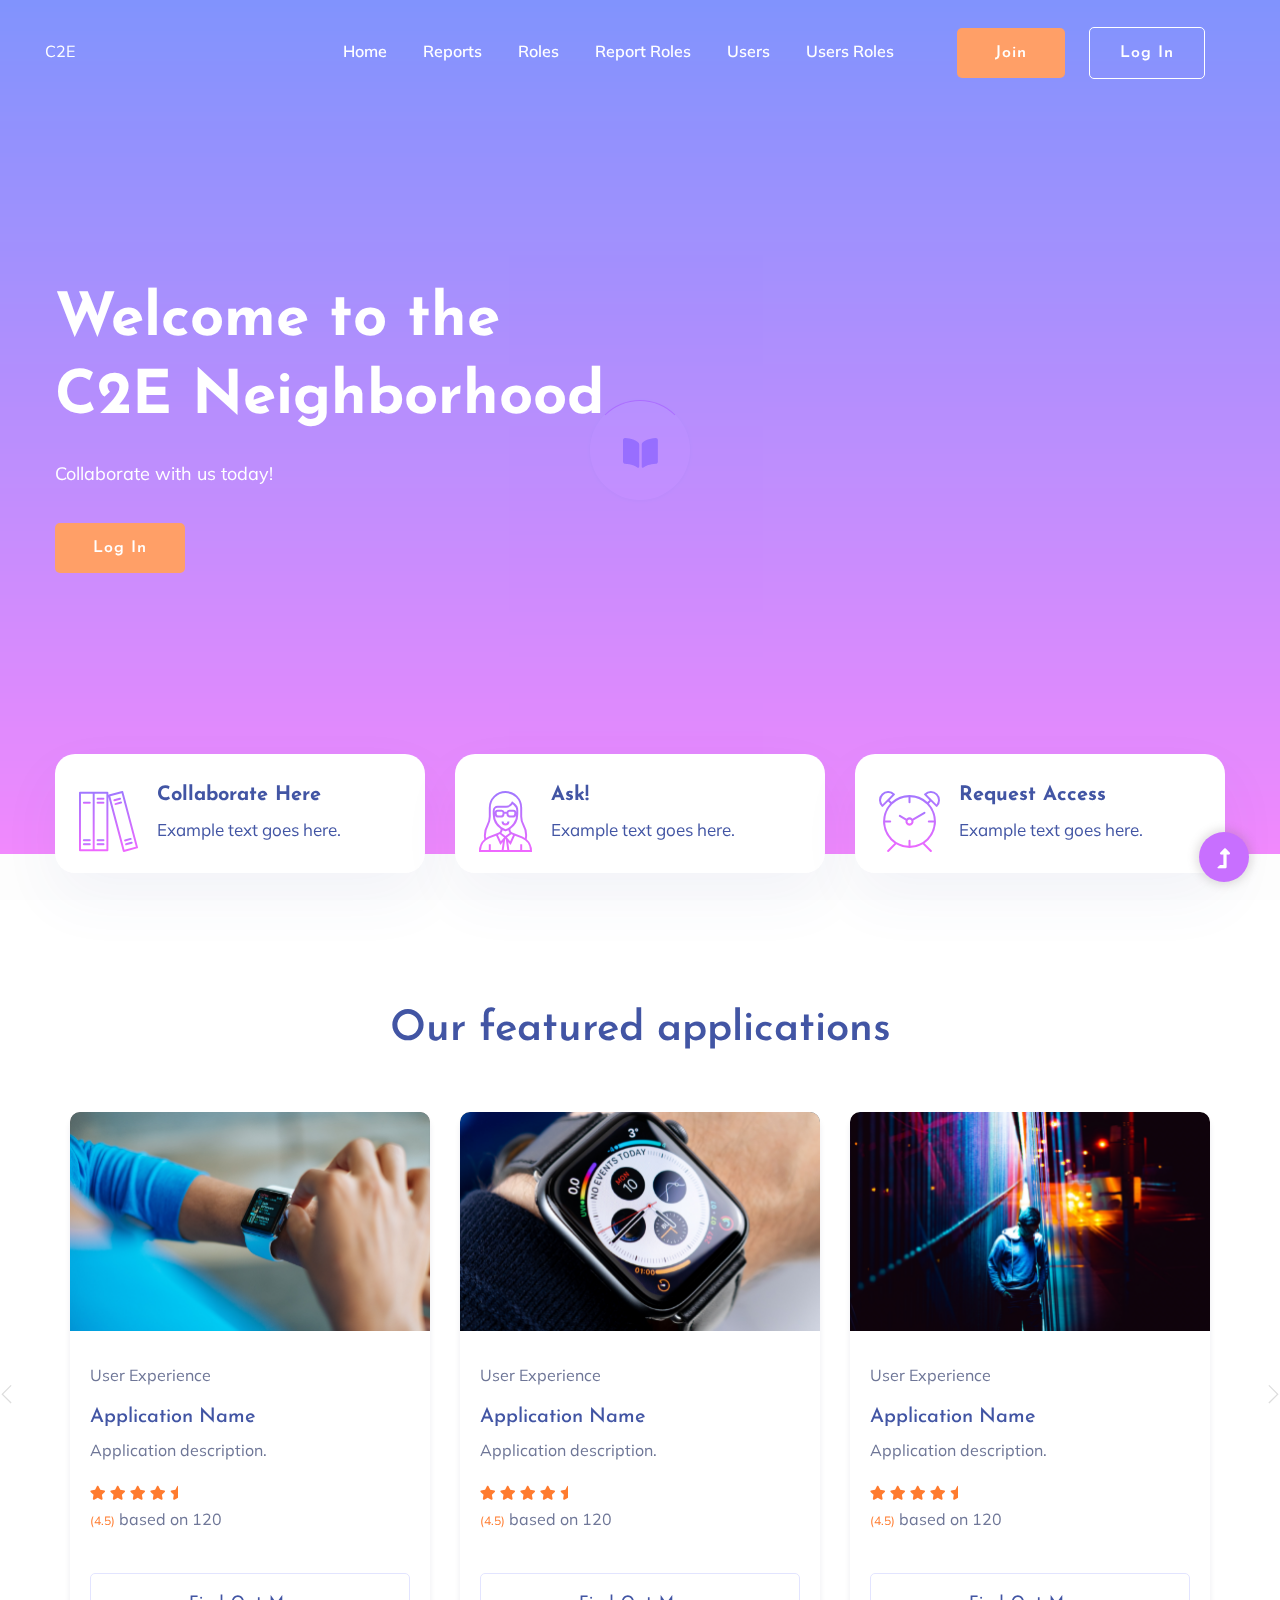
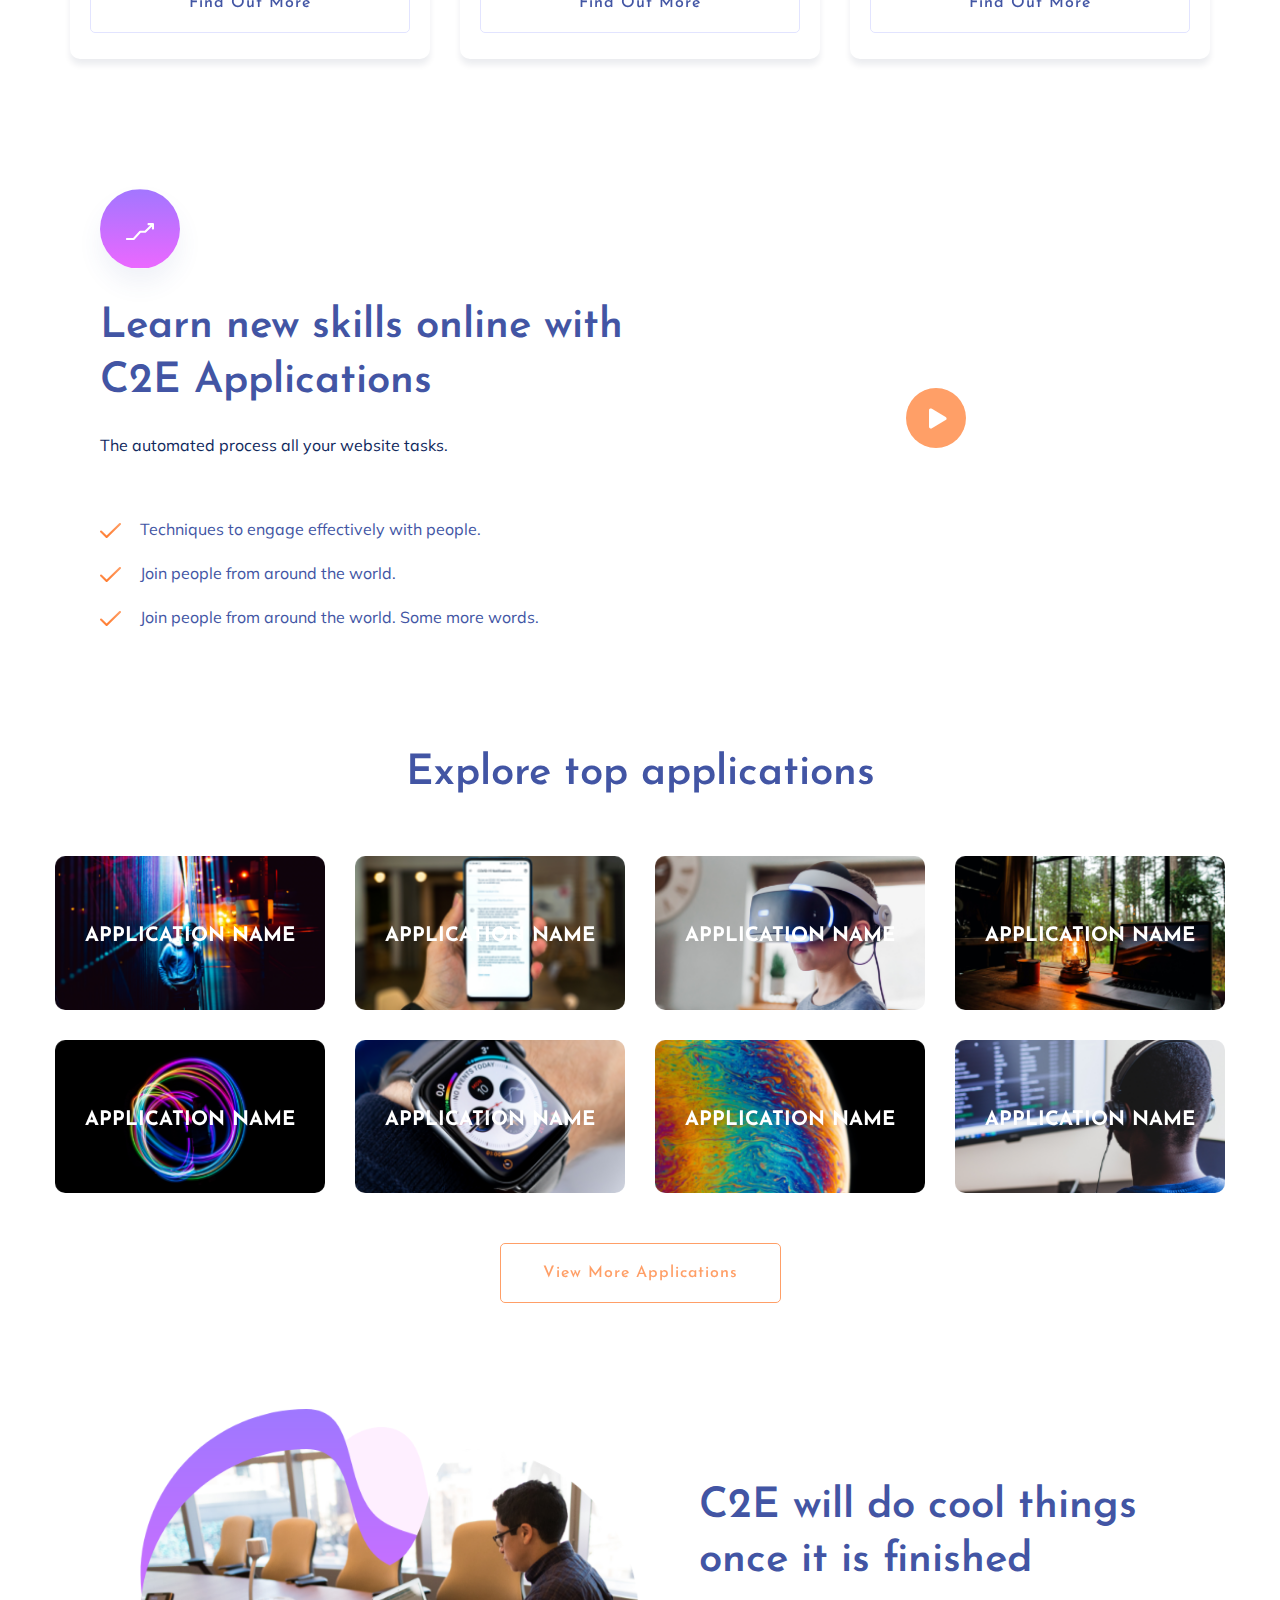
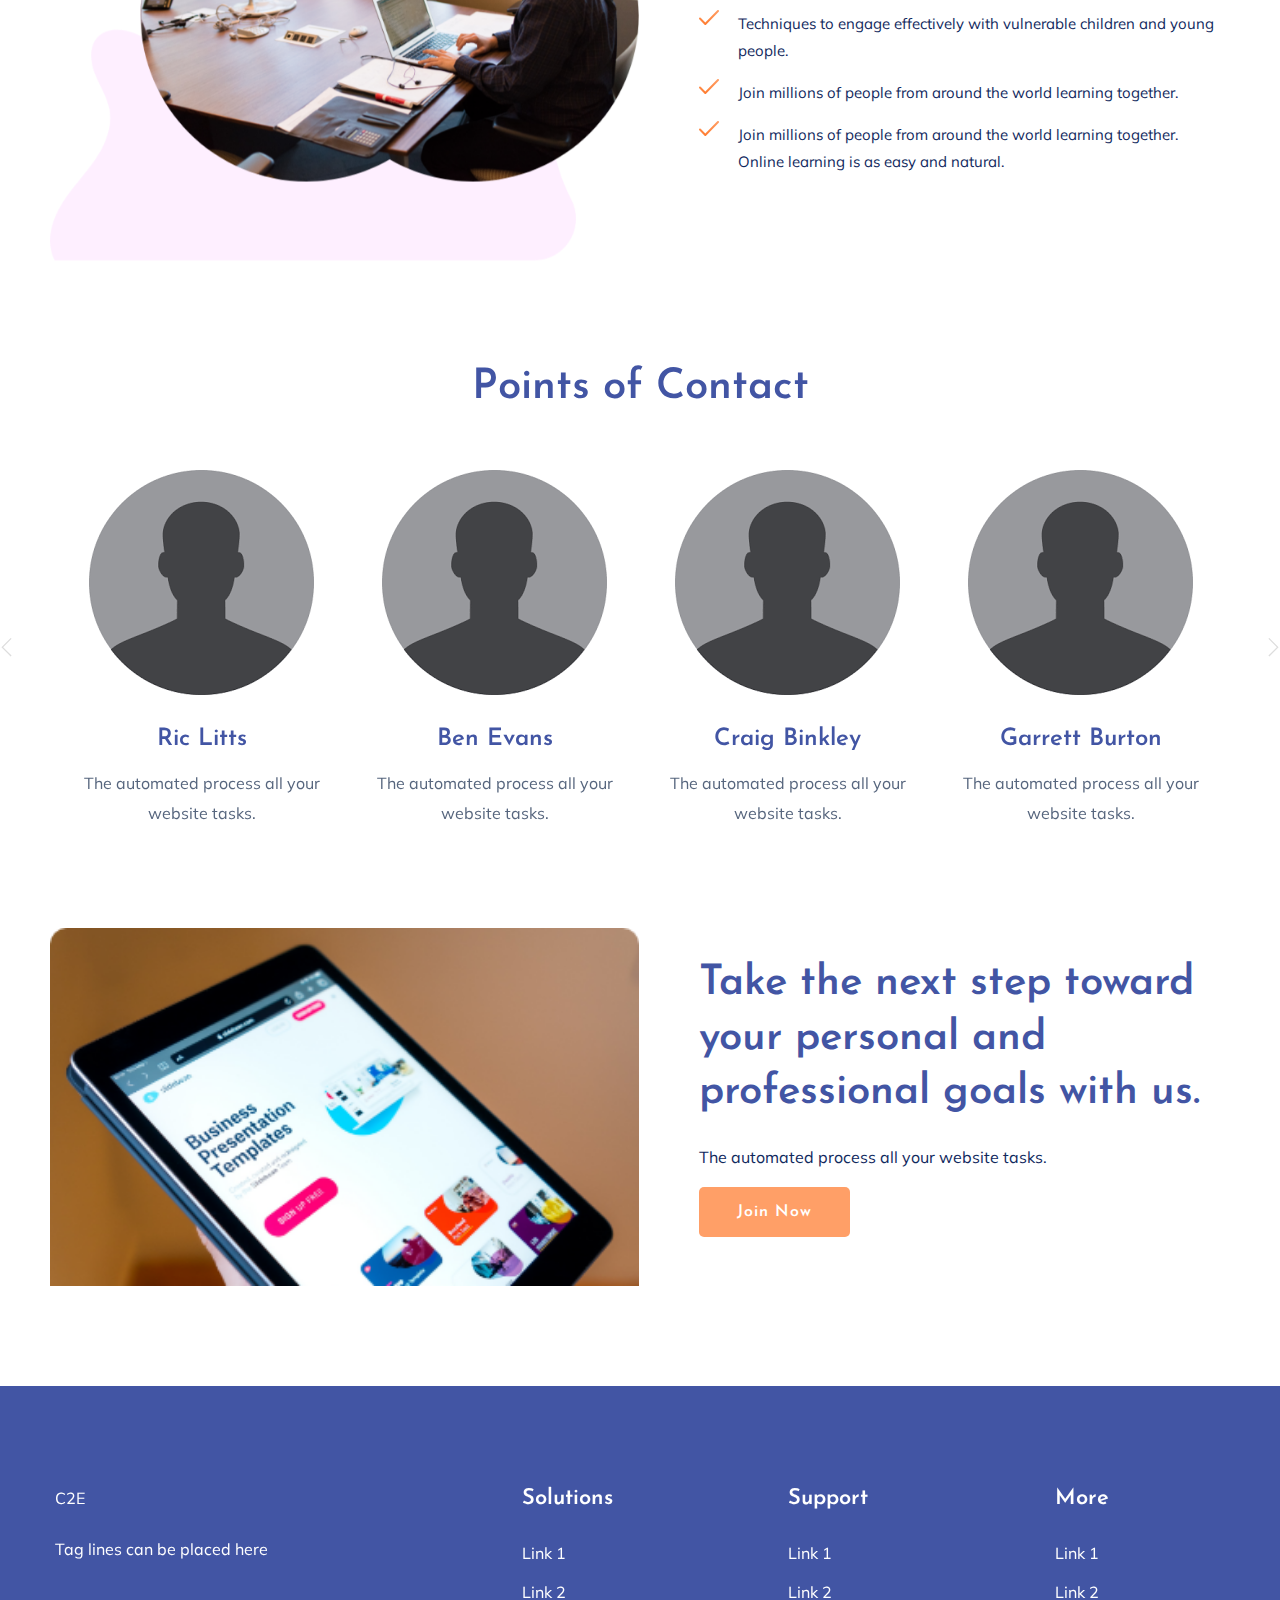
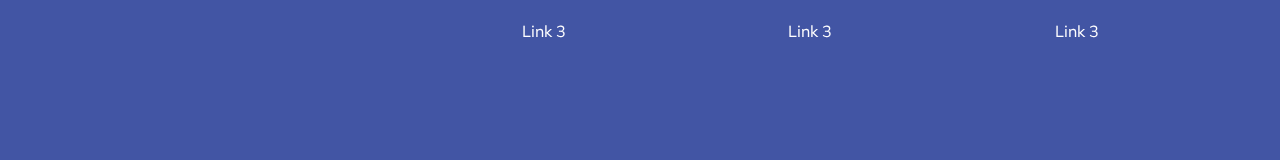
==== index.html @ 7c136303 "updates" ====
<!doctype html>
<html class="no-js" lang="zxx">
<head>
    <meta charset="utf-8">
    <meta http-equiv="x-ua-compatible" content="ie=edge">
    <title>C2E | Home</title>
    <meta name="description" content="">
    <meta name="viewport" content="width=device-width, initial-scale=1">
    <link rel="manifest" href="site.webmanifest">
    <link rel="shortcut icon" type="image/x-icon" href="assets/img/favicon.ico">
 <link rel="apple-touch-icon" href="apple-touch-icon.png">
    <!-- CSS here -->
    <link rel="stylesheet" href="assets/css/bootstrap.min.css">
    <link rel="stylesheet" href="assets/css/owl.carousel.min.css">
    <link rel="stylesheet" href="assets/css/slicknav.css">
    <link rel="stylesheet" href="assets/css/flaticon.css">
    <link rel="stylesheet" href="assets/css/progressbar_barfiller.css">
    <link rel="stylesheet" href="assets/css/gijgo.css">
    <link rel="stylesheet" href="assets/css/animate.min.css">
    <link rel="stylesheet" href="assets/css/animated-headline.css">
    <link rel="stylesheet" href="assets/css/magnific-popup.css">
    <link rel="stylesheet" href="assets/css/fontawesome-all.min.css">
    <link rel="stylesheet" href="assets/css/themify-icons.css">
    <link rel="stylesheet" href="assets/css/slick.css">
    <link rel="stylesheet" href="assets/css/nice-select.css">
    <link rel="stylesheet" href="assets/css/style.css">
    
</head>

<body>
    <!-- ? Preloader Start -->
    <div id="preloader-active">
        <div class="preloader d-flex align-items-center justify-content-center">
            <div class="preloader-inner position-relative">
                <div class="preloader-circle"></div>
                <div class="preloader-img pere-text">
                    <img src="assets/img/logo/loder.png" alt="">
                </div>
            </div>
        </div>
    </div>
    <!-- Preloader Start -->
    <header>
        <!-- Header Start -->
        <div class="header-area header-transparent">
            <div class="main-header ">
                <div class="header-bottom  header-sticky">
                    <div class="container-fluid">
                        <div class="row align-items-center">
                            <!-- Logo -->
                            <div class="col-xl-2 col-lg-2">
                                <div class="logo">
                                    <a href="index.html">C2E</a>
                                </div>
                            </div>
                            <div class="col-xl-10 col-lg-10">
                                <div class="menu-wrapper d-flex align-items-center justify-content-end">
                                    <!-- Main-menu -->
                                    <div class="main-menu d-none d-lg-block">
                                        <nav>
                                            <ul id="navigation">                                                                                          
                                                <li class="active" ><a href="index.html">Home</a></li>
                                                <li><a href="">Reports</a></li>
                                                <li><a href="roles.html">Roles</a></li>
                                                <li><a href="#">Report Roles</a></li>
                                                <li><a href="">Users</a></li>
                                                 <li><a href="">Users Roles</a></li>
                                                <!-- Button -->
                                                <li class="button-header margin-left "><a href="register.html" class="btn">Join</a></li>
                                                <li class="button-header"><a href="login.html" class="btn btn3">Log in</a></li>
                                            </ul>
                                        </nav>
                                    </div>
                                </div>
                            </div> 
                            <!-- Mobile Menu -->
                            <div class="col-12">
                                <div class="mobile_menu d-block d-lg-none"></div>
                            </div>
                        </div>
                    </div>
                </div>
            </div>
        </div>
        <!-- Header End -->
    </header>
    <main>
        <!--? slider Area Start-->
        <section class="slider-area ">
            <div class="slider-active">
                <!-- Single Slider -->
                <div class="single-slider slider-height d-flex align-items-center">
                    <div class="container">
                        <div class="row">
                            <div class="col-xl-6 col-lg-7 col-md-12">
                                <div class="hero__caption">
                                    <h1 data-animation="fadeInLeft" data-delay="0.2s">Welcome to the<br> C2E Neighborhood</h1>
                                    <p data-animation="fadeInLeft" data-delay="0.4s">Collaborate with us today!</p>
                                    <a href="login.html" class="btn hero-btn" data-animation="fadeInLeft" data-delay="0.7s">Log In</a>
                                </div>
                            </div>
                        </div>
                    </div>          
                </div>
            </div>
        </section>
        <!-- ? services-area -->
        <div class="services-area">
            <div class="container">
                <div class="row justify-content-sm-center">
                    <div class="col-lg-4 col-md-6 col-sm-8">
                        <div class="single-services mb-30">
                            <div class="features-icon">
                                <img src="assets/img/icon/icon1.svg" alt="">
                            </div>
                            <div class="features-caption">
                                <h3>Collaborate Here</h3>
                                <p>Example text goes here.</p>
                            </div>
                        </div>
                    </div>
                    <div class="col-lg-4 col-md-6 col-sm-8">
                        <div class="single-services mb-30">
                            <div class="features-icon">
                                <img src="assets/img/icon/icon2.svg" alt="">
                            </div>
                            <div class="features-caption">
                                <h3>Ask!</h3>
                                <p>Example text goes here.</p>
                            </div>
                        </div>
                    </div>
                    <div class="col-lg-4 col-md-6 col-sm-8">
                        <div class="single-services mb-30">
                            <div class="features-icon">
                                <img src="assets/img/icon/icon3.svg" alt="">
                            </div>
                            <div class="features-caption">
                                <h3>Request Access</h3>
                                <p>Example text goes here.</p>
                            </div>
                        </div>
                    </div>
                </div>
            </div>
        </div>
        <!-- Courses area start -->
        <div class="courses-area section-padding40 fix">
            <div class="container">
                <div class="row justify-content-center">
                    <div class="col-xl-7 col-lg-8">
                        <div class="section-tittle text-center mb-55">
                            <h2>Our featured applications</h2>
                        </div>
                    </div>
                </div>
                <div class="courses-actives">
                    <!-- Single -->
                    <div class="properties pb-20">
                        <div class="properties__card">
                            <div class="properties__img overlay1">
                                <a href="#"><img src="assets/img/gallery/featured1.png" alt=""></a>
                            </div>
                            <div class="properties__caption">
                                <p>User Experience</p>
                                <h3><a href="#">Application Name</a></h3>
                                <p>Application description.</p>
                                <div class="properties__footer d-flex justify-content-between align-items-center">
                                    <div class="restaurant-name">
                                        <div class="rating">
                                            <i class="fas fa-star"></i>
                                            <i class="fas fa-star"></i>
                                            <i class="fas fa-star"></i>
                                            <i class="fas fa-star"></i>
                                            <i class="fas fa-star-half"></i>
                                        </div>
                                        <p><span>(4.5)</span> based on 120</p>
                                    </div>
                                </div>
                                <a href="#" class="border-btn border-btn2">Find out more</a>
                            </div>

                        </div>
                    </div>
                    <!-- Single -->
                    <!-- Single -->
                    <div class="properties pb-20">
                        <div class="properties__card">
                            <div class="properties__img overlay1">
                                <a href="#"><img src="assets/img/gallery/featured2.png" alt=""></a>
                            </div>
                            <div class="properties__caption">
                                <p>User Experience</p>
                                <h3><a href="#">Application Name</a></h3>
                                <p>Application description.
                                </p>
                                <div class="properties__footer d-flex justify-content-between align-items-center">
                                    <div class="restaurant-name">
                                        <div class="rating">
                                            <i class="fas fa-star"></i>
                                            <i class="fas fa-star"></i>
                                            <i class="fas fa-star"></i>
                                            <i class="fas fa-star"></i>
                                            <i class="fas fa-star-half"></i>
                                        </div>
                                        <p><span>(4.5)</span> based on 120</p>
                                    </div>
                                </div>
                                <a href="#" class="border-btn border-btn2">Find out more</a>
                            </div>
                        </div>
                    </div>
                    <!-- Single -->
                    <!-- Single -->
                    <div class="properties pb-20">
                        <div class="properties__card">
                            <div class="properties__img overlay1">
                                <a href="#"><img src="assets/img/gallery/featured3.png" alt=""></a>
                            </div>
                            <div class="properties__caption">
                                <p>User Experience</p>
                                <h3><a href="#">Application Name</a></h3>
                                <p>Application description.
                                </p>
                                <div class="properties__footer d-flex justify-content-between align-items-center">
                                    <div class="restaurant-name">
                                        <div class="rating">
                                            <i class="fas fa-star"></i>
                                            <i class="fas fa-star"></i>
                                            <i class="fas fa-star"></i>
                                            <i class="fas fa-star"></i>
                                            <i class="fas fa-star-half"></i>
                                        </div>
                                        <p><span>(4.5)</span> based on 120</p>
                                    </div>
                                </div>
                                <a href="#" class="border-btn border-btn2">Find out more</a>
                            </div>

                        </div>
                    </div>
                    <!-- Single -->
                    <!-- Single -->
                    <div class="properties pb-20">
                        <div class="properties__card">
                            <div class="properties__img overlay1">
                                <a href="#"><img src="assets/img/gallery/featured4.png" alt=""></a>
                            </div>
                            <div class="properties__caption">
                                <p>User Experience</p>
                                <h3><a href="#">Application Name</a></h3>
                                <p>Application description.
                                </p>
                                <div class="properties__footer d-flex justify-content-between align-items-center">
                                    <div class="restaurant-name">
                                        <div class="rating">
                                            <i class="fas fa-star"></i>
                                            <i class="fas fa-star"></i>
                                            <i class="fas fa-star"></i>
                                            <i class="fas fa-star"></i>
                                            <i class="fas fa-star-half"></i>
                                        </div>
                                        <p><span>(4.5)</span> based on 120</p>
                                    </div>
                                </div>
                                <a href="#" class="border-btn border-btn2">Find out more</a>
                            </div>

                        </div>
                    </div>
                    <!-- Single -->
                </div>
            </div>
        </div>
        <!-- Courses area End -->
        <!--? About Area-1 Start -->
        <section class="about-area1 fix pt-10">
            <div class="support-wrapper align-items-center">
                <div class="left-content1">
                    <div class="about-icon">
                        <img src="assets/img/icon/about.svg" alt="">
                    </div>
                    <!-- section tittle -->
                    <div class="section-tittle section-tittle2 mb-55">
                        <div class="front-text">
                            <h2 class="">Learn new skills online with C2E Applications</h2>
                            <p>The automated process all your website tasks.</p>
                        </div>
                    </div>
                    <div class="single-features">
                        <div class="features-icon">
                            <img src="assets/img/icon/right-icon.svg" alt="">
                        </div>
                        <div class="features-caption">
                            <p>Techniques to engage effectively with people.</p>
                        </div>
                    </div>
                    <div class="single-features">
                        <div class="features-icon">
                            <img src="assets/img/icon/right-icon.svg" alt="">
                        </div>
                        <div class="features-caption">
                            <p>Join people from around the world.</p>
                        </div>
                    </div>

                    <div class="single-features">
                        <div class="features-icon">
                            <img src="assets/img/icon/right-icon.svg" alt="">
                        </div>
                        <div class="features-caption">
                            <p>Join people from around the world. Some more words.</p>
                        </div>
                    </div>
                </div>
                <div class="right-content1">
                    <!-- img -->
                    <div class="right-img">
                        <img src="assets/img/gallery/about.png" alt="">

                        <div class="video-icon" >
                            <a class="popup-video btn-icon" href="https://www.youtube.com/watch?v=up68UAfH0d0"><i class="fas fa-play"></i></a>
                        </div>
                    </div>
                </div>
            </div>
        </section>
        <!-- About Area End -->
        <!--? top subjects Area Start -->
        <div class="topic-area section-padding40">
            <div class="container">
                <div class="row justify-content-center">
                    <div class="col-xl-7 col-lg-8">
                        <div class="section-tittle text-center mb-55">
                            <h2>Explore top applications</h2>
                        </div>
                    </div>
                </div>
                <div class="row">
                    <div class="col-lg-3 col-md-4 col-sm-6">
                        <div class="single-topic text-center mb-30">
                            <div class="topic-img">
                                <img src="assets/img/gallery/topic2.png" alt="">
                                <div class="topic-content-box">
                                    <div class="topic-content">
                                        <h3><a href="#">Application Name</a></h3>
                                    </div>
                                </div>
                            </div>
                        </div>
                    </div>
                    <div class="col-lg-3 col-md-4 col-sm-6">
                        <div class="single-topic text-center mb-30">
                            <div class="topic-img">
                                <img src="assets/img/gallery/topic3.png" alt="">
                                <div class="topic-content-box">
                                    <div class="topic-content">
                                        <h3><a href="#">Application Name</a></h3>
                                    </div>
                                </div>
                            </div>
                        </div>
                    </div>
                    <div class="col-lg-3 col-md-4 col-sm-6">
                        <div class="single-topic text-center mb-30">
                            <div class="topic-img">
                                <img src="assets/img/gallery/topic4.png" alt="">
                                <div class="topic-content-box">
                                    <div class="topic-content">
                                        <h3><a href="#">Application Name</a></h3>
                                    </div>
                                </div>
                            </div>
                        </div>
                    </div>
                    <div class="col-lg-3 col-md-4 col-sm-6">
                        <div class="single-topic text-center mb-30">
                            <div class="topic-img">
                                <img src="assets/img/gallery/topic5.png" alt="">
                                <div class="topic-content-box">
                                    <div class="topic-content">
                                        <h3><a href="#">Application Name</a></h3>
                                    </div>
                                </div>
                            </div>
                        </div>
                    </div>
                    <div class="col-lg-3 col-md-4 col-sm-6">
                        <div class="single-topic text-center mb-30">
                            <div class="topic-img">
                                <img src="assets/img/gallery/topic6.png" alt="">
                                <div class="topic-content-box">
                                    <div class="topic-content">
                                        <h3><a href="#">Application Name</a></h3>
                                    </div>
                                </div>
                            </div>
                        </div>
                    </div>
                    <div class="col-lg-3 col-md-4 col-sm-6">
                        <div class="single-topic text-center mb-30">
                            <div class="topic-img">
                                <img src="assets/img/gallery/topic7.png" alt="">
                                <div class="topic-content-box">
                                    <div class="topic-content">
                                        <h3><a href="#">Application Name</a></h3>
                                    </div>
                                </div>
                            </div>
                        </div>
                    </div>
                    <div class="col-lg-3 col-md-4 col-sm-6">
                        <div class="single-topic text-center mb-30">
                            <div class="topic-img">
                                <img src="assets/img/gallery/topic8.png" alt="">
                                <div class="topic-content-box">
                                    <div class="topic-content">
                                        <h3><a href="#">Application Name</a></h3>
                                    </div>
                                </div>
                            </div>
                        </div>
                    </div>
                    <div class="col-lg-3 col-md-4 col-sm-6">
                        <div class="single-topic text-center mb-30">
                            <div class="topic-img">
                                <img src="assets/img/gallery/topic1.png" alt="">
                                <div class="topic-content-box">
                                    <div class="topic-content">
                                        <h3><a href="#">Application Name</a></h3>
                                    </div>
                                </div>
                            </div>
                        </div>
                    </div>
                </div>
                <div class="row justify-content-center">
                    <div class="col-xl-12">
                        <div class="section-tittle text-center mt-20">
                            <a href="" class="border-btn">View More Applications</a>
                        </div>
                    </div>
                </div>
            </div>
        </div>
        <!-- top subjects End -->
        <!--? About Area-3 Start -->
        <section class="about-area3 fix">
            <div class="support-wrapper align-items-center">
                <div class="right-content3">
                    <!-- img -->
                    <div class="right-img">
                        <img src="assets/img/gallery/about3.png" alt="">
                    </div>
                </div>
                <div class="left-content3">
                    <!-- section tittle -->
                    <div class="section-tittle section-tittle2 mb-20">
                        <div class="front-text">
                            <h2 class="">C2E will do cool things once it is finished</h2>
                        </div>
                    </div>
                    <div class="single-features">
                        <div class="features-icon">
                            <img src="assets/img/icon/right-icon.svg" alt="">
                        </div>
                        <div class="features-caption">
                            <p>Techniques to engage effectively with vulnerable children and young people.</p>
                        </div>
                    </div>
                    <div class="single-features">
                        <div class="features-icon">
                            <img src="assets/img/icon/right-icon.svg" alt="">
                        </div>
                        <div class="features-caption">
                            <p>Join millions of people from around the world
                            learning together.</p>
                        </div>
                    </div>
                    <div class="single-features">
                        <div class="features-icon">
                            <img src="assets/img/icon/right-icon.svg" alt="">
                        </div>
                        <div class="features-caption">
                            <p>Join millions of people from around the world learning together.
                            Online learning is as easy and natural.</p>
                        </div>
                    </div>
                </div>
            </div>
        </section>
        <!-- About Area End -->
        <!--? Team -->
        <section class="team-area section-padding40 fix">
            <div class="container">
                <div class="row justify-content-center">
                    <div class="col-xl-7 col-lg-8">
                        <div class="section-tittle text-center mb-55">
                            <h2>Points of Contact</h2>
                        </div>
                    </div>
                </div>
                <div class="team-active">
                    <div class="single-cat text-center">
                        <div class="cat-icon">
                            <img src="assets/img/gallery/temp.png" alt="">
                        </div>
                        <div class="cat-cap">
                            <h5><a href="">Ric Litts</a></h5>
                            <p>The automated process all your website tasks.</p>
                        </div>
                    </div>
                    <div class="single-cat text-center">
                        <div class="cat-icon">
                            <img src="assets/img/gallery/temp.png" alt="">
                        </div>
                         <div class="cat-cap">
                            <h5><a href="">Ben Evans</a></h5>
                            <p>The automated process all your website tasks.</p>
                        </div>
                    </div>
                    <div class="single-cat text-center">
                        <div class="cat-icon">
                            <img src="assets/img/gallery/temp.png" alt="">
                        </div>
                        <div class="cat-cap">
                            <h5><a href="">Craig Binkley</a></h5>
                            <p>The automated process all your website tasks.</p>
                        </div>
                    </div>
                    <div class="single-cat text-center">
                        <div class="cat-icon">
                            <img src="assets/img/gallery/temp.png" alt="">
                        </div>
                        <div class="cat-cap">
                            <h5><a href="">Garrett Burton</a></h5>
                            <p>The automated process all your website tasks.</p>
                        </div>
                    </div>
                    <div class="single-cat text-center">
                        <div class="cat-icon">
                            <img src="assets/img/gallery/temp.png" alt="">
                        </div>
                        <div class="cat-cap">
                            <h5><a href="">Blade Burris</a></h5>
                            <p>The automated process all your website tasks.</p>
                        </div>
                    </div>
                </div>
            </div>
        </section>
        <!-- Services End -->
        <!--? About Area-2 Start -->
        <section class="about-area2 fix pb-padding">
            <div class="support-wrapper align-items-center">
                <div class="right-content2">
                    <!-- img -->
                    <div class="right-img">
                        <img src="assets/img/gallery/featured6.png" alt="">
                    </div>
                </div>
                <div class="left-content2">
                    <!-- section tittle -->
                    <div class="section-tittle section-tittle2 mb-20">
                        <div class="front-text">
                            <h2 class="">Take the next step
                                toward your personal
                                and professional goals
                            with us.</h2>
                            <p>The automated process all your website tasks.</p>
                            <a href="register.html" class="btn">Join now</a>
                        </div>
                    </div>
                </div>
            </div>
        </section>
        <!-- About Area End -->
    </main>
    <footer>
            <div class="footer-wrappper footer-bg">
                <!-- Footer Start-->
                <div class="footer-area footer-padding">
                    <div class="container">
                        <div class="row justify-content-between">
                            <div class="col-xl-4 col-lg-5 col-md-4 col-sm-6">
                                <div class="single-footer-caption mb-50">
                                    <div class="single-footer-caption mb-30">
                                        <!-- logo -->
                                        <div class="footer-logo mb-25">
                                            <a href="index.html">C2E</a>
                                        </div>
                                        <div class="footer-tittle">
                                            <div class="footer-pera">
                                                <p>Tag lines can be placed here</p>
                                            </div>
                                        </div>
                                    </div>
                                </div>
                            </div>
                            <div class="col-xl-2 col-lg-3 col-md-4 col-sm-5">
                                <div class="single-footer-caption mb-50">
                                    <div class="footer-tittle">
                                        <h4>Solutions</h4>
                                        <ul>
                                            <li><a href="#">Link 1</a></li>
                                            <li><a href="#">Link 2</a></li>
                                            <li><a href="#">Link 3</a></li>
                                        </ul>
                                    </div>
                                </div>
                            </div>
                            <div class="col-xl-2 col-lg-4 col-md-4 col-sm-6">
                                <div class="single-footer-caption mb-50">
                                    <div class="footer-tittle">
                                        <h4>Support</h4>
                                        <ul>
                                            <li><a href="#">Link 1</a></li>
                                            <li><a href="#">Link 2</a></li>
                                            <li><a href="#">Link 3</a></li>
                                        </ul>
                                    </div>
                                </div>
                            </div>
                            <div class="col-xl-2 col-lg-3 col-md-4 col-sm-6">
                                <div class="single-footer-caption mb-50">
                                    <div class="footer-tittle">
                                        <h4>More</h4>
                                        <ul>
                                            <li><a href="#">Link 1</a></li>
                                            <li><a href="#">Link 2</a></li>
                                            <li><a href="#">Link 3</a></li>
                                        </ul>
                                    </div>
                                </div>
                            </div>
                        </div>
                    </div>
                </div>
                <!-- footer-bottom area -->
                <div class="footer-bottom-area">
                    <div class="container">
                        <div class="footer-border">
                            <div class="row d-flex align-items-center">
                                <div class="col-xl-12 ">
                                </div>
                            </div>
                        </div>
                    </div>
                </div>
                <!-- Footer End-->
            </div>
        </footer> 
  <!-- Scroll Up -->
  <div id="back-top" >
    <a title="Go to Top" href="#"> <i class="fas fa-level-up-alt"></i></a>
</div>

<!-- JS here -->
<script src="./assets/js/vendor/modernizr-3.5.0.min.js"></script>
<!-- Jquery, Popper, Bootstrap -->
<script src="./assets/js/vendor/jquery-1.12.4.min.js"></script>
<script src="./assets/js/popper.min.js"></script>
<script src="./assets/js/bootstrap.min.js"></script>
<!-- Jquery Mobile Menu -->
<script src="./assets/js/jquery.slicknav.min.js"></script>

<!-- Jquery Slick , Owl-Carousel Plugins -->
<script src="./assets/js/owl.carousel.min.js"></script>
<script src="./assets/js/slick.min.js"></script>
<!-- One Page, Animated-HeadLin -->
<script src="./assets/js/wow.min.js"></script>
<script src="./assets/js/animated.headline.js"></script>
<script src="./assets/js/jquery.magnific-popup.js"></script>

<!-- Date Picker -->
<script src="./assets/js/gijgo.min.js"></script>
<!-- Nice-select, sticky -->
<script src="./assets/js/jquery.nice-select.min.js"></script>
<script src="./assets/js/jquery.sticky.js"></script>
<!-- Progress -->
<script src="./assets/js/jquery.barfiller.js"></script>

<!-- counter , waypoint,Hover Direction -->
<script src="./assets/js/jquery.counterup.min.js"></script>
<script src="./assets/js/waypoints.min.js"></script>
<script src="./assets/js/jquery.countdown.min.js"></script>
<script src="./assets/js/hover-direction-snake.min.js"></script>

<!-- contact js -->
<script src="./assets/js/contact.js"></script>
<script src="./assets/js/jquery.form.js"></script>
<script src="./assets/js/jquery.validate.min.js"></script>
<script src="./assets/js/mail-script.js"></script>
<script src="./assets/js/jquery.ajaxchimp.min.js"></script>

<!-- Jquery Plugins, main Jquery -->	
<script src="./assets/js/plugins.js"></script>
<script src="./assets/js/main.js"></script>

</body>
</html>
---- assets/css/flaticon.css ----
/*
  	Flaticon icon font: Flaticon
  	Creation date: 02/06/2020 05:24
  	*/

@font-face {
  font-family: "Flaticon";
  src: url("../fonts/Flaticon.eot");
  src: url("../fonts/Flaticon.eot?#iefix") format("embedded-opentype"),
       url("../fonts/Flaticon.woff2") format("woff2"),
       url("../fonts/Flaticon.woff") format("woff"),
       url("../fonts/Flaticon.ttf") format("truetype"),
       url("../fonts/Flaticon.svg#Flaticon") format("svg");
  font-weight: normal;
  font-style: normal;
}

@media screen and (-webkit-min-device-pixel-ratio:0) {
  @font-face {
    font-family: "Flaticon";
    src: url("../fonts/Flaticon.svg#Flaticon") format("svg");
  }
}

[class^="flaticon-"]:before, [class*=" flaticon-"]:before,
[class^="flaticon-"]:after, [class*=" flaticon-"]:after {   
  font-family: Flaticon;
font-style: normal;
}

.flaticon-null:before { content: "\f100"; }
.flaticon-null-1:before { content: "\f101"; }
.flaticon-gear:before { content: "\f102"; }
.flaticon-think:before { content: "\f103"; }
---- assets/css/progressbar_barfiller.css ----
/* Custom Code skills */
.single-skill{
  display: flex;
}

.single-skill span {
	color: #79838b;
	font-size: 13px;
	font-weight: 300;
	letter-spacing: 0;
	margin-bottom: 14px;
	display: block;
}
.single-skill .bar-progress {
	width: 100%;
}
.single-skill .bar-title {
  width: 20%;
  margin-bottom: 19px;
}

.skills-content {
  padding-top: 200px;
  padding-left: 70px;
}

.skills-shape-bg {
  height: 651px;
  width: 868px;
  position: absolute;
  content: "";
  border: 2px solid #4d4d4d;
  left: 40%;
  top: 255px;
}

.skills-shape-bg::before {
  position: absolute;
  content: "";
  height: 465px;
  width: 300px;
  border: 2px solid #4d4d4d;
  left: -35%;
  top: 50%;
  transform: translateY(-50%);
  border-right: 0;
}



/* Default */
.barfiller {
	width: 100%;
	height: 10px;
	background: #f6f9fc;
  position: relative;
  border-radius: 5px;
}

.barfiller .fill {
  display: block;
  position: relative;
  width: 0px;
  height: 100%;
  background: #333;
  z-index: 1;
  border-radius: 5px;
}

.barfiller .tipWrap { display: none; }

.barfiller .tip {
  margin-top: -28px;
  padding: 2px 4px;
  font-size: 16px;
  color: #09cc7f;
  left: 0px;
  position: absolute;
  z-index: 2;
  background: transparent;
  font-weight: 800;
}

.barfiller .tip:after {
  border: solid;
  border-color: rgba(0,0,0,.8) transparent;
  border-width: 6px 6px 0 6px;
  content: "";
  display: block;
  position: absolute;
  left: 9px;
  top: 100%;
  z-index: 9;
  display: none;
  
}
---- assets/css/gijgo.css ----
.gj-button {
    background-color: #f5f5f5;
    border: 1px solid #ddd;
    color: #000;
    border-radius: 3px;
    padding: 6px 10px;
    cursor: pointer;
}

.gj-unselectable {
    -webkit-touch-callout: none;
    -webkit-user-select: none;
    -khtml-user-select: none;
    -moz-user-select: none;
    -ms-user-select: none;
    user-select: none;
}

.gj-row {
    display: -webkit-box;
    display: -ms-flexbox;
    display: flex;
    -ms-flex-wrap: wrap;
    flex-wrap: wrap;
}

.gj-margin-left-5 {
    margin-left: 5px;
}

.gj-margin-left-10 {
    margin-left: 10px;
}

.gj-width-full {
    width: 100%;
}

.gj-cursor-pointer {
    cursor: pointer;
}

.gj-text-align-center {
    text-align: center;
}

.gj-font-size-16 {
    font-size: 16px;
}

.gj-hidden {
    display: none;
}

/** Material Design */
.gj-button-md {
    background: 0 0;
    border: none;
    border-radius: 2px;
    color: rgba(0, 0, 0, 0.87);
    position: relative;
    height: 36px;
    margin: 0;
    min-width: 64px;
    padding: 0 16px;
    display: inline-block;
    font-family: "Roboto","Helvetica","Arial",sans-serif;
    font-size: 1rem;
    font-weight: 500;
    text-transform: uppercase;
    letter-spacing: 0;
    overflow: hidden;
    will-change: box-shadow;
    transition: box-shadow .2s cubic-bezier(.4,0,1,1),background-color .2s cubic-bezier(.4,0,.2,1),color .2s cubic-bezier(.4,0,.2,1);
    outline: none;
    cursor: pointer;
    text-decoration: none;
    text-align: center;
    line-height: 36px;
    vertical-align: middle;
    overflow: hidden;
    -webkit-user-select: none;
    -moz-user-select: none;
    -ms-user-select: none;
    user-select: none;
}

.gj-button-md:hover {
    background-color: rgba(158,158,158,.2);
}

.gj-button-md:disabled {
    color: rgba(0,0,0,.26);
    background: 0 0;
}

.gj-button-md .material-icons,
.gj-button-md .gj-icon {
    vertical-align: middle;
    /*font-size: 1.3rem;
    margin-right: 4px;*/
}

.gj-button-md.gj-button-md-icon {
    width: 24px;
    height: 31px;
    min-width: 24px;
    padding: 0px;
    display: table;
}

.gj-button-md.gj-button-md-icon .material-icons,
.gj-button-md.gj-button-md-icon .gj-icon {
    display: table-cell;
    margin-right: 0px;
    width: 24px;
    height: 24px;
}

.gj-button-md.active {
    background-color: rgba(158,158,158,.4);
}

.gj-button-md-group {
    position: relative;
    display: inline-block;
    vertical-align: middle;
}
.gj-textbox-md {
	/* border: none; */
	/* border-bottom: 1px solid rgba(0,0,0,.42); */
	display: block;
	font-family: "Helvetica","Arial",sans-serif;
	font-size: 16px;
	line-height: 16px;
	/* padding: 4px 0px; */
	margin: 0;
	/* width: 100%; */
	background: 0 0;
	/* text-align: ; */
	color: rgba(0,0,0,.87);
	padding-left: 44px;
	border: 1px solid #dca73a;
	/* padding: 15px 15px; */
	/* text-align: center; */
	width: 177px;
	height: 55px;
	border-radius: 5px;
}
.gj-textbox-md:focus,
.gj-textbox-md:active {
    /* border-bottom: 2px solid rgba(0,0,0,.42); */
    outline: none;
}

.gj-textbox-md::placeholder {
    color: #8e8e8e;
}

.gj-textbox-md:-ms-input-placeholder {
    color: #8e8e8e;
}

.gj-textbox-md::-ms-input-placeholder {
    color: #8e8e8e;
}

.gj-md-spacer-24 {
    min-width: 24px;
    width: 24px;
    display: inline-block;
}

.gj-md-spacer-32 {
    min-width: 32px;
    width: 32px;
    display: inline-block;
}

.gj-modal {
    position: fixed;
    top: 0;
    right: 0;
    bottom: 0;
    left: 0;
    z-index: 1203;
    display: none;
    overflow: hidden;
    -webkit-overflow-scrolling: touch;
    outline: 0;
    background-color: rgba(0, 0, 0, 0.54118);
    transition: 200ms ease opacity;
    will-change: opacity;
}

/* List */
ul.gj-list li [data-role="wrapper"] {
    display: table;
    width: 100%;
}

ul.gj-list li [data-role="checkbox"] {
    display: table-cell;
    vertical-align:middle;
    text-align:center;
}

ul.gj-list li [data-role="image"] {
    display: table-cell;
    vertical-align:middle;
    text-align:center;
}

ul.gj-list li [data-role="display"] {
    display: table-cell;
    vertical-align:middle;
    cursor: pointer;
}

ul.gj-list li [data-role="display"]:empty:before {
  content: "\200b"; /* unicode zero width space character */
}

/* List - Bootstrap */
ul.gj-list-bootstrap {
    padding-left: 0px;
    margin-bottom: 0px;
}

ul.gj-list-bootstrap li {
    padding: 0px;
}

ul.gj-list-bootstrap li [data-role="wrapper"] {
    padding: 0px 10px;
}

ul.gj-list-bootstrap li [data-role="checkbox"] {
    width: 24px;
    padding: 3px;
}

ul.gj-list-bootstrap li [data-role="image"] {
    width: 24px;
    height: 24px;
}

ul.gj-list-bootstrap li [data-role="display"] {
    padding: 8px 0px 8px 4px;
}

.list-group-item.active ul li, .list-group-item.active:focus ul li, .list-group-item.active:hover ul li {
    text-shadow: none;
    color:initial;
}

/* List - Material Design */
ul.gj-list-md {
    padding: 0px;
    list-style: none;
    list-style-type: none;
    line-height: 24px;
    letter-spacing: 0;
    color: #616161; /* Gray 700 */
}

ul.gj-list-md li {
    display: list-item;
    list-style-type: none;
    padding: 0px;
    min-height: unset;
    box-sizing: border-box;
    align-items: center;
    cursor: default;
    overflow: hidden;

    font-family: "Roboto","Helvetica","Arial",sans-serif;
    font-size: 16px;
    font-weight: 400;
    letter-spacing: .04em;
    line-height: 1;
    
    -webkit-flex-direction: row;
    -ms-flex-direction: row;
    flex-direction: row;
    -webkit-flex-wrap: nowrap;
    -ms-flex-wrap: nowrap;
    flex-wrap: nowrap;
}

ul.gj-list-md li [data-role="checkbox"] {
    height: 24px;
    width: 24px;
}

ul.gj-list-md li [data-role="image"] {
    height: 24px;
    width: 24px;
}

ul.gj-list-md li [data-role="display"] {
    padding: 8px 0px 8px 5px;
    order: 0;
    flex-grow: 2;
    text-decoration: none;
    box-sizing: border-box;
    align-items: center;
    text-align: left;
    color: rgba(0,0,0,.87);
}

ul.gj-list-md li.disabled>[data-role="wrapper"]>[data-role="display"] {
    color: #9E9E9E; /* Gray 500 */
}

.gj-list-md-active {
    background: #e0e0e0;
    color: #3f51b5;
}


/* Picker */
.gj-picker {
    position: absolute;
    z-index: 1203;
    background-color: #fff;
}

.gj-picker .selected {
    color: #fff;
}

/* Material Design */
.gj-picker-md {
    font-family: "Roboto","Helvetica","Arial",sans-serif;
    font-size: 16px;
    font-weight: 400;
    letter-spacing: .04em;
    line-height: 1;
    color: rgba(0,0,0,.87);
    border: 1px solid #E0E0E0;
}

.gj-modal .gj-picker-md {
    border: 0px;
}

.gj-picker-md [role="header"] {
    color: rgba(255, 255, 255, 0.54);
    display: flex;
    background: #2196f3;
    align-items: baseline;
    user-select: none;
    justify-content: center;
}

.gj-picker-md [role="footer"] {
    float: right;
    padding: 10px;
}

.gj-picker-md [role="footer"] button.gj-button-md {
    color: #2196f3;
    font-weight: bold;
    font-size: 13px;
}

/* Bootstrap */
.gj-picker-bootstrap {
    border-radius: 4px;
    border: 1px solid #E0E0E0;
}

.gj-picker-bootstrap .selected {
    color: #888;
}

.gj-picker-bootstrap [role="header"] {
    background: #eee;
    color: #AAA;
}
@font-face {
    font-family: 'gijgo-material';
    src: url('../fonts/gijgo-material.eot?235541');
    src: url('../fonts/gijgo-material.eot?235541#iefix') format('embedded-opentype'), url('../fonts/gijgo-material.ttf?235541') format('truetype'), url('../fonts/gijgo-material.woff?235541') format('woff'), url('../fonts/gijgo-material.svg?235541#gijgo-material') format('svg');
    font-weight: normal;
    font-style: normal;
}

.gj-icon {
    /* use !important to prevent issues with browser extensions that change fonts */
    font-family: 'gijgo-material' !important;
    font-size: 24px;
    speak: none;
    font-style: normal;
    font-weight: normal;
    font-variant: normal;
    text-transform: none;
    line-height: 1;
    /* Enable Ligatures ================ */
    letter-spacing: 0;
    -webkit-font-feature-settings: "liga";
    -moz-font-feature-settings: "liga=1";
    -moz-font-feature-settings: "liga";
    -ms-font-feature-settings: "liga" 1;
    font-feature-settings: "liga";
    -webkit-font-variant-ligatures: discretionary-ligatures;
    font-variant-ligatures: discretionary-ligatures;
    /* Better Font Rendering =========== */
    -webkit-font-smoothing: antialiased;
    -moz-osx-font-smoothing: grayscale;
}

.gj-icon.undo:before {
    content: "\e900";
}

.gj-icon.vertical-align-top:before {
    content: "\e901";
}

.gj-icon.vertical-align-center:before {
    content: "\e902";
}

.gj-icon.vertical-align-bottom:before {
    content: "\e903";
}

.gj-icon.arrow-dropup:before {
    content: "\e904";
}

.gj-icon.clock:before {
    content: "\e905";
}

.gj-icon.refresh:before {
    content: "\e906";
}

.gj-icon.last-page:before {
    content: "\e907";
}

.gj-icon.first-page:before {
    content: "\e908";
}

.gj-icon.cancel:before {
    content: "\e909";
}

.gj-icon.clear:before {
    content: "\e90a";
}

.gj-icon.check-circle:before {
    content: "\e90b";
}

.gj-icon.delete:before {
    content: "\e90c";
}

.gj-icon.arrow-upward:before {
    content: "\e90d";
}

.gj-icon.arrow-forward:before {
    content: "\e90e";
}

.gj-icon.arrow-downward:before {
    content: "\e90f";
}

.gj-icon.arrow-back:before {
    content: "\e910";
}

.gj-icon.list-numbered:before {
    content: "\e911";
}

.gj-icon.list-bulleted:before {
    content: "\e912";
}

.gj-icon.indent-increase:before {
    content: "\e913";
}

.gj-icon.indent-decrease:before {
    content: "\e914";
}

.gj-icon.redo:before {
    content: "\e915";
}

.gj-icon.align-right:before {
    content: "\e916";
}

.gj-icon.align-left:before {
    content: "\e917";
}

.gj-icon.align-justify:before {
    content: "\e918";
}

.gj-icon.align-center:before {
    content: "\e919";
}

.gj-icon.strikethrough:before {
    content: "\e91a";
}

.gj-icon.italic:before {
    content: "\e91b";
}

.gj-icon.underlined:before {
    content: "\e91c";
}

.gj-icon.bold:before {
    content: "\e91d";
}

.gj-icon.arrow-dropdown:before {
    content: "\e91e";
}

.gj-icon.done:before {
    content: "\e91f";
}

.gj-icon.pencil:before {
    content: "\e920";
}

.gj-icon.minus:before {
    content: "\e921";
}

.gj-icon.plus:before {
    content: "\e922";
}

.gj-icon.chevron-up:before {
    content: "\e923";
}

.gj-icon.chevron-right:before {
    content: "\e924";
}

.gj-icon.chevron-down:before {
    content: "\e925";
}

.gj-icon.chevron-left:before {
    content: "\e926";
}

.gj-icon.event:before {
    content: "\e927";
}
.gj-draggable {
    cursor: move;
}
.gj-resizable-handle {
    position: absolute;
    font-size: 0.1px;
    display: block;
    -ms-touch-action: none;
    touch-action: none;
    z-index: 1203;
}

.gj-resizable-n {
    cursor: n-resize;
    height: 7px;
    width: 100%;
    top: -5px;
    left: 0;
}
.gj-resizable-e {
    cursor: e-resize;
    width: 7px;
    right: -5px;
    top: 0;
    height: 100%;
}
.gj-resizable-s {
    cursor: s-resize;
    height: 7px;
    width: 100%;
    bottom: -5px;
    left: 0;
}
.gj-resizable-w {
	cursor: w-resize;
	width: 7px;
	left: -5px;
	top: 0;
	height: 100%;
}
.gj-resizable-se {
	cursor: se-resize;
	width: 12px;
	height: 12px;
	right: 1px;
	bottom: 1px;
}
.gj-resizable-sw {
	cursor: sw-resize;
	width: 9px;
	height: 9px;
	left: -5px;
	bottom: -5px;
}
.gj-resizable-nw {
	cursor: nw-resize;
	width: 9px;
	height: 9px;
	left: -5px;
	top: -5px;
}
.gj-resizable-ne {
	cursor: ne-resize;
	width: 9px;
	height: 9px;
	right: -5px;
	top: -5px;
}

.gj-dialog-footer {
    position: absolute;
    bottom: 0px;
    width: 100%;
    margin-top: 0px;
}

.gj-dialog-scrollable [data-role="body"] {
    overflow-x: hidden;
    overflow-y: scroll;
}

/** Bootstrap 3 **/
.gj-dialog-bootstrap {
    overflow: hidden;
    z-index: 1202;
}

.gj-dialog-bootstrap [data-role="title"] {
    display: inline;
}
.gj-dialog-bootstrap [data-role="close"] {
    line-height: 1.42857143;
}

/** Bootstrap 4 **/
.gj-dialog-bootstrap4 {
    overflow: hidden;
    z-index: 1202;
}

.gj-dialog-bootstrap4 [data-role="title"] {
    display: inline;
}
.gj-dialog-bootstrap4 [data-role="close"] {
    line-height: 1.5;
}

/** Material Design **/
.gj-dialog-md {
    background-color: #FFF;
    overflow: hidden;
    border: none;
    box-shadow: 0 11px 15px -7px rgba(0,0,0,.2), 0 24px 38px 3px rgba(0,0,0,.14), 0 9px 46px 8px rgba(0,0,0,.12);
    box-sizing: border-box;
    position: relative;
    display: -webkit-box;
    display: -webkit-flex;
    display: -ms-flexbox;
    display: flex;
    -webkit-box-orient: vertical;
    -webkit-box-direction: normal;
    -webkit-flex-direction: column;
    -ms-flex-direction: column;
    flex-direction: column;
    -webkit-background-clip: padding-box;
    background-clip: padding-box;
    outline: 0;
    z-index: 1202;
}

.gj-dialog-md-header {
    padding: 24px 24px 0px 24px;
    font-family: "Roboto","Helvetica","Arial",sans-serif;
}

.gj-dialog-md-title {
    margin: 0;
    font-weight: 400;
    display: inline;
    line-height: 28px;
    font-size: 20px;
}

.gj-dialog-md-close {
    -webkit-appearance: none;
    padding: 0;
    cursor: pointer;
    background: 0 0;
    border: 0;
    float: right;
    line-height: 28px;
    font-size: 28px;
}

.gj-dialog-md-body {
    padding: 20px 24px 24px 24px;
    color: rgba(0,0,0,.54);
    font-family: "Helvetica","Arial",sans-serif;
    font-size: 14px;
    font-weight: 400;
    line-height: 20px;
}

.gj-dialog-md-footer {
    padding: 8px 8px 8px 24px;
    display: -webkit-flex;
    display: -ms-flexbox;
    display: flex;
    -webkit-flex-direction: row-reverse;
    -ms-flex-direction: row-reverse;
    flex-direction: row-reverse;
    -webkit-flex-wrap: wrap;
    -ms-flex-wrap: wrap;
    flex-wrap: wrap;

    box-sizing: border-box;
}

.gj-dialog-md-footer>*:first-child {
    margin-right: 0;
}

.gj-dialog-md-footer>* {
    margin-right: 8px;
    height: 36px;
}
DIV.gj-grid-wrapper {
    margin: auto;
    position: relative;
    clear:both;
    z-index: 1;
}

TABLE.gj-grid {
    margin: auto;    
    border-collapse: collapse;
    width: 100%;
    table-layout: fixed;
}

TABLE.gj-grid THEAD TH [data-role="selectAll"] {
    margin: auto;
}

TABLE.gj-grid THEAD TH [data-role="title"] {
    display: inline-block;
}

TABLE.gj-grid THEAD TH [data-role="sorticon"] {
    display: inline-block;
}

TABLE.gj-grid THEAD TH {
    overflow: hidden;
    text-overflow: ellipsis;
}

TABLE.gj-grid.autogrow-header-row THEAD TH {
    overflow: auto;
    text-overflow: initial;
    white-space: pre-wrap;
    -ms-word-break: break-word;
    word-break: break-word;
}

TABLE.gj-grid > tbody > tr > td {
    overflow: hidden;
    position: relative;
}

table.gj-grid tbody div[data-role="display"] {
    vertical-align: middle;
    text-indent: 0;
    white-space: pre-wrap;
    -ms-word-break: break-word;
    word-break: break-word;
}

table.gj-grid.fixed-body-rows tbody div[data-role="display"] {
    overflow: hidden;
    text-overflow: ellipsis;
    white-space: nowrap;
    -ms-word-break: initial;
    word-break: initial;
}

table.gj-grid tfoot DIV[data-role="display"] {
    vertical-align: middle;
    text-indent: 0;
    display: flex;
}

TABLE.gj-grid .fa {
    padding: 2px;
}

TABLE.gj-grid > tbody > tr > td > div {
    padding: 2px;
    overflow: hidden;
}

DIV.gj-grid-wrapper DIV.gj-grid-loading-cover
{
    background: #BBBBBB;
    opacity: 0.5;
    position: absolute;
    vertical-align: middle;
}

DIV.gj-grid-wrapper DIV.gj-grid-loading-text
{
    position: absolute;
    font-weight: bold;
}

/* Bootstrap Theme */
table.gj-grid-bootstrap thead th {
    background-color: #f5f5f5;
    vertical-align:middle;
}

table.gj-grid-bootstrap thead th [data-role="sorticon"] {
    margin-left: 5px;
}

table.gj-grid-bootstrap thead th [data-role="sorticon"] i.gj-icon,
table.gj-grid-bootstrap thead th [data-role="sorticon"] i.material-icons {
    position: absolute;
    font-size: 20px;
    top: 15px;
}

table.gj-grid-bootstrap tbody tr td div[data-role="display"] {
    padding: 0px;
}

.gj-grid-bootstrap-4 .gj-checkbox-bootstrap {
    display: inline-block;
    padding-top: 2px;
}

.gj-grid-bootstrap-4 tbody tr.active {
    background-color: rgba(0,0,0,.075);
}

/* Material Design Theme */
.gj-grid-md {
    position: relative;
    border: 1px solid #e0e0e0;
    border-collapse: collapse;
    white-space: nowrap;
    font-size: 13px;
    font-family: "Roboto","Helvetica","Arial",sans-serif;
    background-color: #fff;
}

.gj-grid-md td:first-of-type, .gj-grid-md th:first-of-type {
    padding-left: 24px;
}

.gj-grid-md th {
    position: relative;
    vertical-align: bottom;
    font-weight: 700;
    line-height: 31px;
    letter-spacing: 0;
    height: 56px;
    font-size: 12px;
    color: rgba(0,0,0,.54);
    padding-bottom: 8px;
    box-sizing: border-box;
    padding: 12px 18px;
    text-align: right;
}

.gj-grid-md td {
    position: relative;
    height: 48px;
    border-top: 1px solid #e0e0e0;
    border-bottom: 1px solid #e0e0e0;
    padding: 12px 18px;
    box-sizing: border-box;
    text-align: left;
    color: rgba(0,0,0,.87);
}

.gj-grid-md tbody tr {
    position: relative;
    height: 48px;
    transition-duration: .28s;
    transition-timing-function: cubic-bezier(.4,0,.2,1);
    transition-property: background-color;
}

.gj-grid-md tbody tr:hover {
    background-color: #EEEEEE; /* Gray 200 */
}

.gj-grid-md tbody tr.gj-grid-md-select {
    background-color: #F5F5F5; /* Grey 100 */
}


table.gj-grid-md thead th [data-role="sorticon"] {
    margin-left: 5px;
}

table.gj-grid-md thead th [data-role="sorticon"] i.gj-icon,
table.gj-grid-md thead th [data-role="sorticon"] i.material-icons {
    position: absolute;
    font-size: 16px;
    top: 19px;
}

table.gj-grid-md thead th.gj-grid-select-all {
    padding-bottom: 3px;
}
/* Hide all prioritized columns by default */
@media only all {
	th.display-1120,
	td.display-1120,
	th.display-960,
	td.display-960,
	th.display-800,
	td.display-800,
	th.display-640,
	td.display-640,
	th.display-480,
	td.display-480,
	th.display-320,
	td.display-320 {
		display: none;
	}
}

/* Show at 320px (20em x 16px) */
@media screen and (min-width: 20em) {
	TABLE.gj-grid-bootstrap th.display-320,
	TABLE.gj-grid-bootstrap td.display-320 {
		display: table-cell;
	}
}
/* Show at 480px (30em x 16px) */
@media screen and (min-width: 30em) {
	TABLE.gj-grid-bootstrap th.display-480,
	TABLE.gj-grid-bootstrap td.display-480 {
		display: table-cell;
	}
}
/* Show at 640px (40em x 16px) */
@media screen and (min-width: 40em) {
	TABLE.gj-grid-bootstrap th.display-640,
	TABLE.gj-grid-bootstrap td.display-640 {
		display: table-cell;
	}
}
/* Show at 800px (50em x 16px) */
@media screen and (min-width: 50em) {
	TABLE.gj-grid-bootstrap th.display-800,
	TABLE.gj-grid-bootstrap td.display-800 {
		display: table-cell;
	}
}
/* Show at 960px (60em x 16px) */
@media screen and (min-width: 60em) {
	TABLE.gj-grid-bootstrap th.display-960,
	TABLE.gj-grid-bootstrap td.display-960 {
		display: table-cell;
	}
}
/* Show at 1,120px (70em x 16px) */
@media screen and (min-width: 70em) {
	TABLE.gj-grid-bootstrap th.display-1120,
	TABLE.gj-grid-bootstrap td.display-1120 {
		display: table-cell;
	}
}

/* Material Design Theme */
.gj-grid-md tfoot tr th {
    padding-right: 14px;
}

.gj-grid-md tfoot tr[data-role="pager"] .gj-grid-mdl-pager-label {
    padding-left: 5px;
    padding-right: 5px;
}

.gj-grid-md tfoot tr[data-role="pager"] .gj-dropdown-md {
    margin-left: 12px;
}

.gj-grid-md tfoot tr[data-role="pager"] .gj-dropdown-md [role="presenter"] {
    font-size: 12px;
    font-weight: bold;
    color: rgba(0,0,0,.54);
}

.gj-grid-md tfoot tr[data-role="pager"] .gj-dropdown-md [role="presenter"] [role="display"] {
    text-align: right;
}

.gj-grid-md tfoot tr[data-role="pager"] .gj-grid-md-limit-select {
    margin-left: 10px;
    font-size: 12px;
    font-weight: bold;
    color: rgba(0,0,0,.54);
}

/* Bootstrap */
.gj-grid-bootstrap tfoot tr[data-role="pager"] th {
    line-height: 30px;
    background-color: #f5f5f5;
}

.gj-grid-bootstrap tfoot tr[data-role="pager"] th > div > div {
    margin-right: 5px;
}

.gj-grid-bootstrap tfoot tr[data-role="pager"] th > div > button {
    margin-right: 5px;
}

.gj-grid-bootstrap-4 tfoot tr[data-role="pager"] th > div button {
    height: 34px;
}

.gj-grid-bootstrap-4 tfoot tr[data-role="pager"] th div .gj-dropdown-bootstrap-4 .gj-dropdown-expander-mi .gj-icon {
    top: 5px;
}

.gj-grid-bootstrap-3 tfoot tr[data-role="pager"] th > div > input {
    margin-right: 5px;
    width: 40px;
    text-align: right;
    display: inline-block;
    font-weight: bold;
}

.gj-grid-bootstrap-4 tfoot tr[data-role="pager"] th > div > div.input-group {
    width: 40px;
}

.gj-grid-bootstrap-4 tfoot tr[data-role="pager"] th > div > div.input-group input {
    text-align: right;
    font-weight: bold;
    height: 34px;
    padding-top: 2px;
    padding-bottom: 6px;
}

.gj-grid-bootstrap tfoot tr[data-role="pager"] th > div > select {
    display: inline-block;
    margin-right: 5px;
    width: 60px;
}

.gj-grid-bootstrap tfoot tr[data-role="pager"] th .gj-dropdown-bootstrap .gj-list-bootstrap [data-role="display"] {
    line-height: 14px;
}

.gj-grid-bootstrap tfoot tr[data-role="pager"] th .gj-dropdown-bootstrap [role="presenter"] [role="display"] {
    font-weight: bold;
}

.gj-grid-bootstrap tfoot tr[data-role="pager"] th .gj-dropdown-bootstrap-3 [role="presenter"] {
    padding: 2px 8px;
}

.gj-grid-bootstrap tfoot tr[data-role="pager"] th .gj-dropdown-bootstrap-4 [role="presenter"] {
    padding: 1px 8px;
}
.gj-grid thead tr th div.gj-grid-column-resizer-wrapper {
    position: relative;
    width: 100%;
    height: 0px; 
    top: 0px; 
    left: 0px; 
    padding: 0px;
}

span.gj-grid-column-resizer {
    position: absolute;
    right: 0px;
    width: 10px;
    top: -100px;
    height: 300px;
    z-index: 1203;
    cursor: e-resize;
}

.gj-grid-resize-cursor {
    cursor: e-resize;
}
.gj-grid-md tbody tr.gj-grid-top-border td {
  border-top: 2px solid #777;
}
.gj-grid-md tbody tr.gj-grid-bottom-border td {
  border-bottom: 2px solid #777;
}

.gj-grid-bootstrap tbody tr.gj-grid-top-border td {
  border-top: 2px solid #777;
}
.gj-grid-bootstrap tbody tr.gj-grid-bottom-border td {
  border-bottom: 2px solid #777;
}
.gj-grid-md thead tr th.gj-grid-left-border,
.gj-grid-md tbody tr td.gj-grid-left-border
{
    border-left: 3px solid #777;
}
.gj-grid-md thead tr th.gj-grid-right-border,
.gj-grid-md tbody tr td.gj-grid-right-border
{
    border-right: 3px solid #777;
}

.gj-grid-bootstrap thead tr th.gj-grid-left-border,
.gj-grid-bootstrap tbody tr td.gj-grid-left-border
{
    border-left: 5px solid #ddd;
}
.gj-grid-bootstrap thead tr th.gj-grid-right-border,
.gj-grid-bootstrap tbody tr td.gj-grid-right-border
{
    border-right: 5px solid #ddd;
}
.gj-dirty {
    position: absolute;
    top: 0px;
    left: 0px;
    border-style: solid;
    border-width: 3px;
    border-color: #f00 transparent transparent #f00;
    padding: 0;
    overflow: hidden;
    vertical-align: top;
}

/* Material Design */
.gj-grid-md tbody tr td.gj-grid-management-column {
    padding: 3px;
}

.gj-grid-md tbody tr td[data-mode="edit"] {
    padding: 0px 18px;
}

.gj-grid-md tbody .gj-dropdown-md [role="presenter"] [role="display"] {
    padding: 0px;
}

/* Bootstrap */
.gj-grid-bootstrap tbody tr td[data-mode="edit"] {
    padding: 0px;
}

.gj-grid-bootstrap tbody tr td[data-mode="edit"] [data-role="edit"] {
    padding: 0px;
}

/* Bootstrap 3 */
.gj-grid-bootstrap-3 tbody tr td.gj-grid-management-column {
    padding: 3px;
}

.gj-grid-bootstrap-3 tbody tr td[data-mode="edit"] {
    height: 38px;
}

.gj-grid-bootstrap-3 tbody tr td[data-mode="edit"] [data-role="edit"] input[type="text"] {
    height: 37px;
    padding: 8px;
}

.gj-grid-bootstrap-3 tbody tr td[data-mode="edit"] .gj-dropdown-bootstrap [role="presenter"] {
    border: 0px;
    border-radius: 0px;
    height: 37px;
    padding-left: 8px;
}

.gj-grid-bootstrap-3 tbody tr td[data-mode="edit"] .gj-datepicker-bootstrap {
    height: 37px;
}

.gj-grid-bootstrap-3 tbody tr td[data-mode="edit"] .gj-datepicker-bootstrap [role="input"] {
    height: 37px;
    border:0px;
    border-radius: 0px;
}

.gj-grid-bootstrap-3 tbody tr td[data-mode="edit"] .gj-datepicker-bootstrap [role="right-icon"] {
    border:0px;
    border-radius: 0px;
}

.gj-grid-bootstrap-3 tbody tr td[data-mode="edit"] .gj-checkbox-bootstrap {
    display: inline-block;
    padding-top: 10px;
    height: 32px;
}

/* Bootstrap 4 */
.gj-grid-bootstrap-4 tbody tr td.gj-grid-management-column {
    padding: 6px;
}

.gj-grid-bootstrap-4 tbody tr td[data-mode="edit"] [data-role="edit"] input[type="text"] {
    height: 48px;
    padding-left: 12px;
}

.gj-grid-bootstrap-4 tbody tr td[data-mode="edit"] .gj-dropdown-bootstrap [role="presenter"] {
    border: 0px;
    border-radius: 0px;
    height: 48px;
    padding-left: 12px;
    font-family: -apple-system,system-ui,BlinkMacSystemFont,"Segoe UI",Roboto,"Helvetica Neue",Arial,sans-serif;
}

.gj-grid-bootstrap-4 tbody tr td[data-mode="edit"] .gj-dropdown-bootstrap-4 [role="expander"].gj-dropdown-expander-mi .gj-icon,
.gj-grid-bootstrap-4 tbody tr td[data-mode="edit"] .gj-dropdown-bootstrap-4 [role="expander"].gj-dropdown-expander-mi .material-icons {
    top: 13px;
}

.gj-grid-bootstrap-4 tbody tr td[data-mode="edit"] .gj-datepicker-bootstrap {
    height: 48px;
}

.gj-grid-bootstrap-4 tbody tr td[data-mode="edit"] .gj-datepicker-bootstrap [role="input"] {
    height: 48px;
    border:0px;
    border-radius: 0px;
}

.gj-grid-bootstrap-4 tbody tr td[data-mode="edit"] .gj-datepicker-bootstrap [role="right-icon"] {
    background-color: #fff;
}

.gj-grid-bootstrap-4 tbody tr td[data-mode="edit"] .gj-datepicker-bootstrap [role="right-icon"] button {
    border: 0px;
    border-radius: 0px;
    width: 43px;
    position: relative;
}

.gj-grid-bootstrap-4 tbody tr td[data-mode="edit"] .gj-datepicker-bootstrap [role="right-icon"] .gj-icon,
.gj-grid-bootstrap-4 tbody tr td[data-mode="edit"] .gj-datepicker-bootstrap [role="right-icon"] .material-icons {
    top: 13px;
    left: 10px;
    font-size: 24px;
}

.gj-grid-bootstrap-4 tbody tr td[data-mode="edit"] .gj-checkbox-bootstrap {
    display: inline-block;
    padding-top: 15px;
    height: 42px;
}
.gj-grid-md thead tr[data-role="filter"] th {
    border-top: 1px solid #e0e0e0;
}

div.gj-grid-wrapper div.gj-grid-bootstrap-toolbar {
    background-color: #f5f5f5;
    padding: 8px;
    font-weight: bold;
    border: 1px solid #ddd;
}

div.gj-grid-wrapper div.gj-grid-bootstrap-4-toolbar {
    background-color: #f5f5f5;
    padding: 12px;
    font-weight: bold;
    border: 1px solid #ddd;
}

div.gj-grid-wrapper div.gj-grid-md-toolbar {
    font-weight: bold;
    font-size: 24px;
    font-family: "Helvetica","Arial",sans-serif;
    background-color: rgb(255, 255, 255);
    
    border-top: 1px solid #e0e0e0;
    border-left: 1px solid #e0e0e0;
    border-right: 1px solid #e0e0e0;
    border-bottom: 0px;
    border-collapse: collapse;

    padding: 0 18px 0px 18px;
    line-height: 56px;
}
table.gj-grid-scrollable tbody {
    overflow-y: auto;
    overflow-x: hidden;
    display: block;
}

/* Material Design */
table.gj-grid-md.gj-grid-scrollable {
    border-bottom: 0px;
}

table.gj-grid-md.gj-grid-scrollable tbody {
    border-right: 1px solid #e0e0e0;
    border-bottom: 1px solid #e0e0e0;
}

table.gj-grid-md.gj-grid-scrollable tfoot {
    border-bottom: 1px solid #e0e0e0;
}

/* Bootstrap 3 */
table.gj-grid-bootstrap.gj-grid-scrollable {
    border-bottom: 0px;
}

table.gj-grid-bootstrap.gj-grid-scrollable tbody {
    border-right: 1px solid #ddd;
    border-bottom: 1px solid #ddd;
}

table.gj-grid-bootstrap.gj-grid-scrollable tbody tr[data-role="row"]:first-child td {
    border-top: 0px;
}

table.gj-grid-bootstrap.gj-grid-scrollable tbody tr[data-role="row"] td:first-child {
    border-left: 0px;
}

table.gj-grid-bootstrap.gj-grid-scrollable tbody tr[data-role="row"] td:last-child {
    border-right: 0px;
}

table.gj-grid-bootstrap.gj-grid-scrollable tfoot {
    border-bottom: 1px solid #ddd;
}

ul.gj-list li [data-role="spacer"] {
    display: table-cell;
}

ul.gj-list li [data-role="expander"] {
    display: table-cell;
    vertical-align:middle;
    text-align:center;
    cursor: pointer;
}

[data-type="tree"] ul li [data-role="expander"].gj-tree-material-icons-expander {
    width: 24px;
}

[data-type="tree"] ul li [data-role="expander"].gj-tree-font-awesome-expander {
    width: 24px;
}

[data-type="tree"] ul li [data-role="expander"].gj-tree-glyphicons-expander {
    width: 24px;
}

[data-type="tree"] ul li [data-role="expander"].gj-tree-glyphicons-expander .glyphicon {
    top: 4px;
    height: 24px;
}

/* Bootstrap Theme */
.gj-tree-bootstrap-3 ul.gj-list-bootstrap li {
    border: 0px;
    border-radius: 0px;
    color: #333;
}

.gj-tree-bootstrap-3 ul.gj-list-bootstrap li.active {
    color: #fff;
}

.gj-tree-bootstrap-3 ul.gj-list-bootstrap li.disabled {
    color: #777;
    background-color: #eee;
}

.gj-tree-bootstrap-4 ul.gj-list-bootstrap li {
    border: 0px;
    border-radius: 0px;
    color: #212529;
}

.gj-tree-bootstrap-4 ul.gj-list-bootstrap li.active {
    color: #fff;
}

.gj-tree-bootstrap-4 ul.gj-list-bootstrap li.disabled {
    color: #868e96;
}

.gj-tree-bootstrap-4 ul.gj-list-bootstrap li ul.gj-list-bootstrap {
    width: 100%;
}

.gj-tree-bootstrap-border ul.gj-list-bootstrap li {
    border: 1px solid #ddd;
}

.gj-tree-bootstrap-border ul.gj-list-bootstrap li ul.gj-list-bootstrap li {
    border-left: 0px;
    border-right: 0px;
}

.gj-tree-bootstrap-border ul.gj-list-bootstrap li:first-child {
    border-top-left-radius: 4px;
    border-top-right-radius: 4px;
}

.gj-tree-bootstrap-border ul.gj-list-bootstrap li:last-child {
    border-bottom-left-radius: 4px;
    border-bottom-right-radius: 4px;
}

.gj-tree-bootstrap-border ul.gj-list-bootstrap li ul.gj-list-bootstrap li:first-child {
    border-top-left-radius: 0px;
    border-top-right-radius: 0px;
}

.gj-tree-bootstrap-border ul.gj-list-bootstrap li ul.gj-list-bootstrap li:last-child {
    border-bottom: 0px;
    border-bottom-left-radius: 0px;
    border-bottom-right-radius: 0px;
}

ul.gj-list-bootstrap li [data-role="expander"].gj-tree-material-icons-expander {
    padding-top: 8px;
    padding-bottom: 4px;
}

ul.gj-list-bootstrap li [data-role="expander"].gj-tree-material-icons-expander .gj-icon {
    width: 24px;
    height: 24px;
}

/* Material Design Theme */
ul.gj-list-md li.disabled > [data-role="wrapper"] > [data-role="expander"] {
    color: #9E9E9E; /* Gray 500 */
}

.gj-tree-md-border ul.gj-list-md li {
    border: 1px solid #616161; /* Gray 700 */
    margin-bottom: -1px;
}

.gj-tree-md-border ul.gj-list-md li ul.gj-list-md li {
    border-left: 0px;
    border-right: 0px;
}

.gj-tree-md-border ul.gj-list-md li ul.gj-list-md li:last-child {
    border-bottom: 0px;
}
.gj-tree-drop-above {    
    border-top: 1px solid #000;
}

.gj-tree-drop-below {
    border-bottom: 1px solid #000;
}

.gj-tree-bootstrap-3 ul.gj-list-bootstrap li [data-role="wrapper"].drop-above {
    border-top: 2px solid #000;
}

.gj-tree-bootstrap-3 ul.gj-list-bootstrap li [data-role="wrapper"].drop-below {
    border-bottom: 2px solid #000;
}

.gj-tree-bootstrap-4 ul.gj-list-bootstrap li [data-role="wrapper"].drop-above {
    border-top: 2px solid #000;
}

.gj-tree-bootstrap-4 ul.gj-list-bootstrap li [data-role="wrapper"].drop-below {
    border-bottom: 2px solid #000;
}

.gj-tree-drag-el {
    padding: 0px;
    margin: 0px;
    z-index: 1203;
}

.gj-tree-drag-el li {
    padding: 0px;
    margin: 0px;
}

.gj-tree-drag-el [data-role="wrapper"] {
    cursor: move;
    display: table;
}

.gj-tree-drag-el [data-role="indicator"] {
    width: 14px;
    padding: 0px 3px;
    display: table-cell;
    vertical-align: middle;
    text-align: center;
}

.gj-tree-bootstrap-drag-el li.list-group-item {
    border: 0px;
    background: unset;
}

.gj-tree-bootstrap-drag-el [data-role="indicator"] {
    width: 24px;
    height: 24px;
    padding: 0px;
}

.gj-tree-md-drag-el [data-role="indicator"] {
    width: 24px;
    height: 24px;
    padding: 0px;
}
/* Bootstrap */
.gj-checkbox-bootstrap {
    min-width: 0;
    font-size: 0;
    font-weight: normal;
    margin: 0px;
    text-align: center;
    width: 18px;
    height: 18px;
    position: relative;
    display: inline;
}

.gj-checkbox-bootstrap input[type="checkbox"] {
    display: none;
    margin-bottom: -12px;
}

.gj-checkbox-bootstrap span {
    background: #fff;
    display: block;
    content: " ";
    width: 18px;
    height: 18px;
    line-height: 11px;
    font-size: 11px;
    padding: 2px;
    color: #555555;
    border: 1px solid #CCCCCC;
    border-radius: 3px;
    transition: box-shadow 0.2s linear, border-color 0.2s linear;
    cursor: pointer;
    margin: auto;
}

.gj-checkbox-bootstrap input[type="checkbox"]:focus + span:before {
    outline: 0;
    box-shadow: 0 0 0 0 #66afe9, 0 0 6px rgba(102, 175, 233, .6);
    border-color: #66afe9;
}

.gj-checkbox-bootstrap input[type="checkbox"][disabled] + span {
    opacity: 0.6;
    cursor: not-allowed;
}

/* Bootstrap 4 */
.gj-checkbox-bootstrap.gj-checkbox-bootstrap-4 span {
    line-height: 16px;
    padding: 0px;
}

.gj-checkbox-bootstrap-4.gj-checkbox-material-icons input[type="checkbox"]:checked + span:after {
    font-size: 16px;
}

.gj-checkbox-bootstrap-4.gj-checkbox-material-icons input[type="checkbox"]:indeterminate + span:after {
    font-size: 16px;
}

/* Material Design */
.gj-checkbox-md {
    min-width: 0;
    font-size: 0;
    font-weight: normal;
    margin: 0px;
    text-align: center;
    width: 16px;
    height: 16px;
    position: relative;
}

.gj-checkbox-md input[type="checkbox"] {
    display: none;
    margin-bottom: -12px;
}

.gj-checkbox-md span {
    display: inline-block;
    box-sizing: border-box;
    width: 16px;
    height: 16px;
    margin: 0;
    cursor: pointer;
    overflow: hidden;
    border: 2px solid #616161; /* Gray 700 */
    border-radius: 2px;
    z-index: 2;
}

.gj-checkbox-md input[type="checkbox"]:checked + span {
    border: 2px solid #536DFE; /* Indigo A200 */
}

.gj-checkbox-md input[type="checkbox"]:checked + span:after {
    color: #FFF;
    background-color: #536DFE; /* Indigo A200 */
    position: absolute;
    left: 1px;
    top: -15px;
}

.gj-checkbox-md input[type="checkbox"]:indeterminate + span {
    border: 2px solid #616161; /* Gray 700 */
}

.gj-checkbox-md input[type="checkbox"]:indeterminate + span:after {    
    color: #616161;/*color: rgba(0, 0, 0, 1);*/
    position: absolute;
    left: 1px;
    top: -15px;
}

.gj-checkbox-md input[type="checkbox"][disabled] + span {
    border: 2px solid #9E9E9E;
}

.gj-checkbox-md input[type="checkbox"][disabled] + span:after {
    background-color: #9E9E9E;
}

.gj-checkbox-md input[type="checkbox"][disabled]:indeterminate + span:after {
    color: #FFFFFF;
}

/* Material Icons */
.gj-checkbox-material-icons input[type="checkbox"]:checked + span:after {
    content: "\e91f";
    font-size: 14px;
    font-weight: bold;
    white-space: pre;
}

.gj-checkbox-material-icons input[type="checkbox"]:indeterminate + span:after {
    content: "\e921";
    font-size: 14px;
    font-weight: bold;
    white-space: pre;
}

/* Glyphicons */
.gj-checkbox-glyphicons input[type="checkbox"]:checked + span:after {
    display: inline-block;
    font-family: 'Glyphicons Halflings';
    content: "\e013 ";
}

.gj-checkbox-glyphicons input[type="checkbox"]:indeterminate + span:after {
    display: inline-block;
    font-family: 'Glyphicons Halflings';
    content: "\2212 ";
    padding-right: 1px;
}

/* fontawesome */
.gj-checkbox-fontawesome .fa {
    font-size: 14px;
}
.gj-checkbox-bootstrap.gj-checkbox-fontawesome .fa {
    line-height: 18px;
}

.gj-checkbox-fontawesome input[type="checkbox"]:checked + span:before {
    content: "\f00c ";
}

.gj-checkbox-fontawesome input[type="checkbox"]:indeterminate + span:before {
    content: "\f068 ";
}
.gj-editor [role="body"] {
    overflow: auto;
    outline: 0px solid transparent;
    box-sizing: border-box;
}

/* Material Design */
.gj-editor-md {
    padding: 7px;
    font-family: "Roboto","Helvetica","Arial",sans-serif;
    font-size: 14px;
    font-weight: 500;
    letter-spacing: 0;
    border: 1px solid rgba(158,158,158,.2);
}

.gj-editor-md [role="toolbar"] {
    margin-bottom: 7px;
}

.gj-editor-md [role="toolbar"] .gj-button-md {
    min-width: 54px;
    margin-right: 5px;
}

.gj-editor-md [role="toolbar"] .gj-button-md .gj-icon {
    width: 24px;
    height: 24px;
}

.gj-editor-md [role="body"] {
    border: 1px solid rgba(158,158,158,.2);
}

.gj-editor-md p {
    margin: 0;
    padding: 0;
}

.gj-editor-md blockquote {
    font-size: 14px;
}

/* Bootstrap */
.gj-editor-bootstrap {
    padding: 7px;
    border: 1px solid #eceeef;
}

.gj-editor-bootstrap [role="toolbar"] {
    margin-bottom: 7px;
}

.gj-editor-bootstrap [role="toolbar"] .btn-group {
    margin-right: 10px;
}

.gj-editor-bootstrap [role="toolbar"] button {
    height: 36px;
}

.gj-editor-bootstrap [role="body"] {
    border: 1px solid #eceeef;
}

.gj-editor-bootstrap p {
    margin: 0;
    padding: 0;
}

.gj-editor-bootstrap blockquote {
    font-size: 14px;
}
.gj-dropdown {
    position: relative;
    border-collapse: separate;
}

.gj-dropdown [role="presenter"] {
    display: table;
    cursor: pointer;
    outline: none;
    position: relative;
}

.gj-dropdown [role="presenter"] [role="display"] {
    display: table-cell;
    text-align: left;
    width: 100%;
}

.gj-dropdown [role="presenter"] [role="expander"] {
    display: table-cell;
    vertical-align:middle;
    text-align:center;
    width: 24px;
    height: 24px;
}

/* Material Design */
.gj-dropdown-md [role="presenter"] {
    font-family: "Roboto","Helvetica","Arial",sans-serif;
    font-size: 16px;
    font-weight: 400;
    letter-spacing: .04em;
    line-height: 1;
    color: rgba(0,0,0,.87);
    padding: 0px;
    border: 0px;
    border-bottom: 1px solid rgba(0,0,0,.42);
    background: transparent;
}

.gj-dropdown-md [role="presenter"]:focus,
.gj-dropdown-md [role="presenter"]:active {
    border-bottom: 2px solid rgba(0,0,0,.42);
}

.gj-dropdown-md [role="presenter"] [role="display"] {
    padding: 4px 0px;
    line-height: 18px;
}

.gj-dropdown-md [role="presenter"] [role="display"] .placeholder {
    color: #8e8e8e;
}

.gj-dropdown-list-md {
    position: absolute;
    top: 0px;
    left: 0px;
    background-color: #f5f5f5;
    color: #000;
    margin: 0px;
    z-index: 1203;
}

.gj-dropdown-list-md li:hover, .gj-dropdown-list-md li.active {
    background-color: #eee;
}

/* Bootstrap */
.gj-dropdown-bootstrap [role="presenter"] [role="display"] {
    padding-right: 5px;
}

.gj-dropdown-bootstrap [role="presenter"] [role="expander"] {
    padding-left: 5px;
}

.gj-dropdown-bootstrap [role="presenter"] [role="expander"].gj-dropdown-expander-mi {
    width: 24px;
}

.gj-dropdown-bootstrap-3 [role="presenter"] [role="display"] {
    line-height: 20px;
}

.gj-dropdown-bootstrap-3 [role="presenter"] [role="display"] .placeholder {
    color: #9999b3;
}

.gj-dropdown-bootstrap-3 [role="presenter"] [role="expander"] {
    width: 20px;
    height: 20px;
}

.gj-dropdown-bootstrap-3 [role="presenter"] [role="expander"].gj-dropdown-expander-mi .gj-icon,
.gj-dropdown-bootstrap-3 [role="presenter"] [role="expander"].gj-dropdown-expander-mi .material-icons {
    top: 5px;
    right: 10px;
    position: absolute;
}

.gj-dropdown-bootstrap-4 [role="presenter"] {
    border: 1px solid #ced4da;
}

.gj-dropdown-bootstrap-4 [role="presenter"] [role="display"] {
    line-height: 24px;
}

.gj-dropdown-bootstrap-4 [role="presenter"] [role="expander"].gj-dropdown-expander-mi .gj-icon,
.gj-dropdown-bootstrap-4 [role="presenter"] [role="expander"].gj-dropdown-expander-mi .material-icons {
    top: 7px;
    right: 10px;
    position: absolute;
}

.gj-dropdown-list-bootstrap {
    position: absolute;
    top: 32px;
    left: 0px;
    margin: 0px;
    z-index: 1203;
}
.gj-datepicker [role="input"]::-ms-clear {
    display: none;
}

.gj-datepicker [role="right-icon"] {
    cursor: pointer;
}

.gj-picker div[role="navigator"] {
    display: -webkit-box;
    display: -ms-flexbox;
    display: flex;
    -ms-flex-wrap: wrap;
    flex-wrap: wrap;
}

.gj-picker div[role="navigator"] div {
    cursor: pointer;
    position: relative;
    flex-basis: 0;
    -webkit-box-flex: 1;
    -ms-flex-positive: 1;
    flex-grow: 1;
    max-width: 100%;
}

.gj-picker div[role="navigator"] div[role="period"] {
    width: 100%;
    text-align: center;
}

/* Material Design */
.gj-datepicker-md {
	font-family: "Roboto","Helvetica","Arial",sans-serif;
	font-size: 16px;
	font-weight: 400;
	letter-spacing: .04em;
	line-height: 1;
	color: #9d9d9d;
    position: relative;
    /* background-image: url(../img/logo/date-picker-icon.png); */
}
.gj-datepicker-md [role="right-icon"] {
	position: absolute;
	left: 13px;
	top: 16px;
	font-size: 24px;
}

.gj-datepicker-md.small .gj-textbox-md {
    font-size: 14px;
}

.gj-datepicker-md.small .gj-icon {
    font-size: 22px;
}

.gj-datepicker-md.large .gj-textbox-md {
    font-size: 18px;
}

.gj-datepicker-md.large .gj-icon {
    font-size: 28px;
}

.gj-picker-md.datepicker [role="header"] {
    padding: 20px 20px;
    display: block;
}

.gj-picker-md.datepicker [role="header"] [role="year"] {
    font-size: 17px;
    padding-bottom: 5px;
    cursor: pointer;
}

.gj-picker-md.datepicker [role="header"] [role="date"] {
    font-size: 36px;
    cursor: pointer;
}

.gj-picker-md div[role="navigator"] {
    height: 42px;
    line-height: 42px;
}

.gj-picker div[role="navigator"] div[role="period"] {
    font-weight: bold;
    font-size: 15px;
}

.gj-picker-md div[role="navigator"] div:first-child {
    max-width: 42px;
}

.gj-picker-md div[role="navigator"] div:last-child {
    max-width: 42px;
}

.gj-picker-md div[role="navigator"] div i.gj-icon,
.gj-picker-md div[role="navigator"] div i.material-icons {
    position: absolute;
    top: 8px;
}

.gj-picker-md div[role="navigator"] div:first-child i.gj-icon,
.gj-picker-md div[role="navigator"] div:first-child i.material-icons {
    left: 10px;
}

.gj-picker-md div[role="navigator"] div:last-child i.gj-icon,
.gj-picker-md div[role="navigator"] div:last-child i.material-icons {
    right: 11px;
}

.gj-picker-md table thead {
    color: #9E9E9E; /* Gray 500 */
}

.gj-picker-md table tr th div,
.gj-picker-md table tr td div {
    display: block;
    width: 40px;
    height: 40px;
    line-height: 40px;
    font-size: 13px;
    text-align: center;
    vertical-align: middle;
}

[type="year"].gj-picker-md table tr td div,
[type="decade"].gj-picker-md table tr td div,
[type="century"].gj-picker-md table tr td div {
    width: 73px;
    height: 73px;
    line-height: 73px;
    cursor: pointer;
}

.gj-picker-md table tr td.gj-cursor-pointer div:hover {
    background: #EEEEEE;
    border-radius: 50%;
    color: rgba(0,0,0,.87);
}

.gj-picker-md table tr td.other-month div,
.gj-picker-md table tr td.disabled div {
    color: #BDBDBD; /* Gray 400 */
}

.gj-picker-md table tr td.focused div {
    background: #E0E0E0; /* Gray 300 */
    border-radius: 50%;
}

.gj-picker-md table tr td.today div {
    color: #1976D2;
}

.gj-picker-md table tr td.selected.gj-cursor-pointer div {
    color: #FFFFFF;
    background: #1976D2; /* Blue 700 */
    border-radius: 50%;
}

.gj-picker-md table tr td.calendar-week div {
    font-weight: bold;
}

/* Bootstrap */
.gj-datepicker-bootstrap :focus,
.gj-datepicker-bootstrap :active {
    box-shadow: none;
}

.gj-picker-bootstrap {
    border: 1px solid rgba(0,0,0,0.15);
    border-radius: 4px;
    padding: 4px;
}

.gj-modal .gj-picker-bootstrap {
    padding: 0px;
}

.gj-picker-bootstrap.datepicker [role="header"] {
    padding: 10px 20px;
    display: block;
}

.gj-picker-bootstrap.datepicker [role="header"] [role="year"] {
    font-size: 15px;
    cursor: pointer;
}

.gj-picker-bootstrap [role="header"] [role="date"] {
    font-size: 24px;
    cursor: pointer;
}

.gj-modal .gj-picker-bootstrap.datepicker [role="body"] {
    padding: 15px;
}

.gj-picker-bootstrap div[role="navigator"] {
    height: 30px;
    line-height: 30px;
    text-align: center;
}

.gj-picker-bootstrap div[role="navigator"] div:first-child {
    max-width: 30px;
}

.gj-picker-bootstrap div[role="navigator"] div:last-child {
    max-width: 30px;
}

.gj-picker-bootstrap table tr td div,
.gj-picker-bootstrap table tr th div {
    display: block;
    width: 30px;
    height: 30px;
    line-height: 30px;
    text-align: center;
    vertical-align: middle;
}

[type="year"].gj-picker-bootstrap table tr td div,
[type="decade"].gj-picker-bootstrap table tr td div,
[type="century"].gj-picker-bootstrap table tr td div {
    width: 53px;
    height: 53px;
    line-height: 53px;
    cursor: pointer;
}

.gj-picker-bootstrap table tr th div i,
.gj-picker-bootstrap table tr th div span {
    line-height: 30px;
}

.gj-picker-bootstrap div[role="navigator"] .gj-icon,
.gj-picker-bootstrap div[role="navigator"] .material-icons {
    margin: 3px;
}

.gj-picker-bootstrap table tr td.focused div,
.gj-picker-bootstrap table tr td.gj-cursor-pointer div:hover {
    background: #EEEEEE;
    border-radius: 4px;
    color: #212529;
}

.gj-picker-bootstrap table tr td.today div {
    color: #204d74;
    font-weight: bold;
}

.gj-picker-bootstrap table tr td.selected.gj-cursor-pointer div {
    color: #fff;
    background-color: #204d74;
    border-color: #122b40;
    border-radius: 4px;
}

.gj-picker-bootstrap table tr td.other-month div,
.gj-picker-bootstrap table tr td.disabled div {
    color: #777;
}

/* Bootstrap 3 */
.gj-datepicker-bootstrap span[role="right-icon"].input-group-addon {
    border-top-left-radius: 0px;
    border-bottom-left-radius: 0px;
    border-top-right-radius: 4px;
    border-bottom-right-radius: 4px;
    border-left: 0px;
    position: relative;
    /*width: 38px;*/
}

.gj-datepicker-bootstrap span[role="right-icon"].input-group-addon .gj-icon,
.gj-datepicker-bootstrap span[role="right-icon"].input-group-addon .material-icons {
    position: absolute;
    top: 7px;
    left: 7px;
}

/* Bootstrap 4 */
.gj-datepicker-bootstrap [role="right-icon"] button {
    width: 38px;
    position: relative;
    border: 1px solid #ced4da;
}

.gj-datepicker-bootstrap [role="right-icon"] button:hover {
    color: #6c757d;
    background-color: transparent;
}

.gj-datepicker-bootstrap.input-group-sm [role="right-icon"] button {
    width: 30px;
}

.gj-datepicker-bootstrap.input-group-lg [role="right-icon"] button {
    width: 48px;
}

.gj-datepicker-bootstrap [role="right-icon"] button .gj-icon,
.gj-datepicker-bootstrap [role="right-icon"] button .material-icons {
    position: absolute;
    font-size: 21px;
    top: 9px;
    left: 9px;
}

.gj-datepicker-bootstrap.input-group-sm [role="right-icon"] button .gj-icon,
.gj-datepicker-bootstrap.input-group-sm [role="right-icon"] button .material-icons {
    top: 6px;
    left: 6px;
    font-size: 19px;
}

.gj-datepicker-bootstrap.input-group-lg [role="right-icon"] button .gj-icon,
.gj-datepicker-bootstrap.input-group-lg [role="right-icon"] button .material-icons {
    font-size: 27px;
    top: 10px;
    left: 10px;
}
.gj-timepicker [role="input"]::-ms-clear {
    display: none;
}

.gj-timepicker [role="right-icon"] {
    cursor: pointer;
}

.gj-picker.timepicker [role="header"] {
    font-size: 58px;
    padding: 20px 0;
    line-height: 58px;

    display: flex;
    align-items: baseline;
    user-select: none;
    justify-content: center;
}

.gj-picker.timepicker [role="header"] div {
    cursor: pointer;
    width: 66px;
    text-align: right;
}

.gj-picker [role="header"] [role="mode"] {
    position: relative;
    width: 0px;
}

.gj-picker [role="header"] [role="mode"] span {
    position: absolute;
    left: 7px;
    line-height: 18px;
    font-size: 18px;
}

.gj-picker [role="header"] [role="mode"] span[role="am"] {
    top: 7px;
}

.gj-picker [role="header"] [role="mode"] span[role="pm"] {
    bottom: 7px;
}

.gj-picker [role="body"] [role="dial"] {
    width: 256px;
    color: rgba(0, 0, 0, 0.87);
    height: 256px;
    position: relative;
    background: #eeeeee;
    border-radius: 50%;
    margin: 10px;
}

.gj-picker [role="body"] [role="hour"] {
    top: calc(50% - 16px);
    left: calc(50% - 16px);
    width: 32px;
    height: 32px;
    cursor: pointer;
    position: absolute;
    font-size: 14px;
    text-align: center;
    line-height: 32px;
    user-select: none;
    pointer-events: none;
}

.gj-picker [role="body"] [role="hour"].selected {
    color: rgba(255, 255, 255, 1);
}

.gj-picker [role="body"] [role="arrow"] {
    top: calc(50% - 1px);
    left: 50%;
    width: calc(50% - 20px);
    height: 2px;
    position: absolute;
    pointer-events: none;
    transform-origin: left center;
    transition: all 250ms cubic-bezier(0.4, 0, 0.2, 1);
    width: calc(50% - 52px);
}

.gj-picker .arrow-begin {
    top: -3px;
    left: -4px;
    width: 8px;
    height: 8px;
    position: absolute;
    border-radius: 50%;
}

.gj-picker .arrow-end {
    top: -15px;
    right: -16px;
    width: 0;
    height: 0;
    position: absolute;
    box-sizing: content-box;
    border-width: 16px;
    border-radius: 50%;
}

/* Material Design */
.gj-timepicker-md {
    font-family: "Roboto","Helvetica","Arial",sans-serif;
    font-size: 16px;
    font-weight: 400;
    letter-spacing: .04em;
    line-height: 1;
    color: rgba(0,0,0,.87);
    position: relative;
}

.gj-timepicker-md.small .gj-textbox-md {
    font-size: 14px;
}

.gj-timepicker-md.small .gj-icon {
    font-size: 22px;
}

.gj-timepicker-md.large .gj-textbox-md {
    font-size: 18px;
}

.gj-timepicker-md.large .gj-icon {
    font-size: 28px;
}

.gj-timepicker-md [role="right-icon"] {
    cursor: pointer;
    position: absolute;
    right: 0px;
    top: 0px;
    font-size: 24px;
}

.gj-picker-md .arrow-begin {
    background-color: #2196f3;
}
.gj-picker-md .arrow-end {
    border: 16px solid #2196f3;
}

.gj-picker-md [role="body"] [role="arrow"] {
    background-color: #2196f3;
}

/* Bootstrap */
.gj-timepicker-bootstrap :focus,
.gj-timepicker-bootstrap :active {
    box-shadow: none;
}

.gj-picker-bootstrap [role="body"] [role="arrow"] {
    background-color: #888;
}

.gj-picker-bootstrap .arrow-begin {
    background-color: #888;
}

.gj-picker-bootstrap .arrow-end {
    border: 16px solid #888;
}

/* Bootstrap 3 */
.gj-timepicker-bootstrap .input-group-addon {
    border-top-left-radius: 0px;
    border-bottom-left-radius: 0px;
    border-top-right-radius: 4px;
    border-bottom-right-radius: 4px;
    border-left: 0px;
    position: relative;
    width: 38px;
}

.gj-timepicker-bootstrap.input-group-sm .input-group-addon {
    width: 30px;
}

.gj-timepicker-bootstrap.input-group-lg .input-group-addon {
    width: 46px;
}

.gj-timepicker-bootstrap .input-group-addon .gj-icon,
.gj-timepicker-bootstrap .input-group-addon .material-icons {
    position: absolute;
    font-size: 21px;
    top: 6px;
    left: 8px;
}

.gj-timepicker-bootstrap.input-group-sm .input-group-addon .gj-icon,
.gj-timepicker-bootstrap.input-group-sm .input-group-addon .material-icons {
    font-size: 19px;
    top: 5px;
    left: 5px;
}

.gj-timepicker-bootstrap.input-group-lg .input-group-addon .gj-icon,
.gj-timepicker-bootstrap.input-group-lg .input-group-addon .material-icons {
    font-size: 27px;
    top: 10px;
    left: 10px;
}

/* Bootstrap 4 */
.gj-timepicker-bootstrap [role="right-icon"] button {
    width: 38px;
    position: relative;
}

.gj-timepicker-bootstrap.input-group-sm [role="right-icon"] button {
    width: 30px;
}

.gj-timepicker-bootstrap.input-group-lg [role="right-icon"] button {
    width: 48px;
}

.gj-timepicker-bootstrap [role="right-icon"] button .gj-icon,
.gj-timepicker-bootstrap [role="right-icon"] button .material-icons {
    position: absolute;
    font-size: 21px;
    top: 7px;
    left: 9px;
}

.gj-timepicker-bootstrap.input-group-sm [role="right-icon"] button .gj-icon,
.gj-timepicker-bootstrap.input-group-sm [role="right-icon"] button .material-icons {
    top: 4px;
    left: 6px;
    font-size: 19px;
}

.gj-timepicker-bootstrap.input-group-lg [role="right-icon"] button .gj-icon,
.gj-timepicker-bootstrap.input-group-lg [role="right-icon"] button .material-icons {
    font-size: 27px;
    top: 8px;
    left: 10px;
}
.gj-picker.datetimepicker [role="header"] [role="date"] {
    padding-bottom: 5px;
    text-align: center;
    cursor: pointer;
}

.gj-picker [role="switch"] {
    align-items: baseline;
    user-select: none;
    position: relative;
}

.gj-picker [role="switch"] [role="calendarMode"] {
    cursor: pointer;
    position: absolute;
    bottom: 2px;
    left: 0px;
}

.gj-picker [role="switch"] [role="time"] {
    width: 100%;
    text-align: center;
}

.gj-picker [role="switch"] [role="time"] div {
    display: inline;
    cursor: pointer;
}

.gj-picker [role="switch"] [role="calendarMode"] {
    cursor: pointer;
}

.gj-picker [role="switch"] [role="clockMode"] {
    position: absolute;
    right: 0px;
    bottom: 3px;
    cursor: pointer;
}

/* Material Design */
.gj-picker-md.datetimepicker [role="header"] {
    font-size: 36px;
    padding: 10px 20px;
    display: block;
}

.gj-picker-md [role="switch"] {
    color: rgba(255, 255, 255, 0.54);
    background: #2196f3;
    font-size: 32px;
}

/* Bootstrap */
.gj-picker-bootstrap.datetimepicker [role="header"] {
    font-size: 36px;
    padding: 10px 20px;
    display: block;
}

.gj-picker-bootstrap.datetimepicker [role="header"] [role="time"] {
    font-size: 22px;
}

.gj-slider {
    position: relative;
    padding: 8px 6px;
}

.gj-slider [role="track"] {
    width: 100%;
}

.gj-slider [role="progress"] {
    position: absolute;
    z-index: 1203;
}

.gj-slider [role="handle"] {
    position: absolute;
}

.gj-slider-md [role="track"] {
    display: -webkit-box;
    display: -ms-flexbox;
    display: flex;
    -webkit-box-orient: vertical;
    -webkit-box-direction: normal;
    -ms-flex-direction: column;
    flex-direction: column;
    -webkit-box-pack: center;
    -ms-flex-pack: center;
    justify-content: center;
    color: #fff;
    text-align: center;
    background-color: #e9ecef;
    height: 2px;
    background-color: rgba(0,0,0,.26);
}

.gj-slider-md [role="progress"] {
    display: -webkit-box;
    display: -ms-flexbox;
    display: flex;
    -webkit-box-orient: vertical;
    -webkit-box-direction: normal;
    -ms-flex-direction: column;
    flex-direction: column;
    -webkit-box-pack: center;
    -ms-flex-pack: center;
    justify-content: center;
    color: #fff;
    text-align: center;
    height: 2px;
    background-color: #536DFE; /* Indigo A200 */
    top: 8px;
    left: 6px;
}

.gj-slider-md [role="handle"] {
    top: 3px;
    left: 0px;
    width: 12px;
    height: 12px;
    background-color: #536DFE; /* Indigo A200 */
    filter: progid:DXImageTransform.Microsoft.gradient(startColorstr='#ff337ab7', endColorstr='#ff2e6da4', GradientType=0);
    filter: none;
    -webkit-box-shadow: inset 0 1px 0 rgba(255,255,255,.2), 0 1px 2px rgba(0,0,0,.05);
    box-shadow: inset 0 1px 0 rgba(255,255,255,.2), 0 1px 2px rgba(0,0,0,.05);
    border: 0px solid transparent;
    border-radius: 50%;
    cursor: pointer;
    z-index: 1204;
}

/* Bootstrap */
.gj-slider-bootstrap [role="track"] {
    border-radius: 4px;
    height: 10px;
}

.gj-slider-bootstrap [role="progress"] {
    height: 10px;
    border-radius: 4px;
    top: 8px;
    left: 6px;
    transition: none;
}

.gj-slider-bootstrap [role="handle"] {
    top: 2px;
    left: 0px;
    width: 20px;
    height: 20px;
    filter: progid:DXImageTransform.Microsoft.gradient(startColorstr='#ff337ab7', endColorstr='#ff2e6da4', GradientType=0);
    filter: none;
    -webkit-box-shadow: inset 0 1px 0 rgba(255,255,255,.2), 0 1px 2px rgba(0,0,0,.05);
    box-shadow: inset 0 1px 0 rgba(255,255,255,.2), 0 1px 2px rgba(0,0,0,.05);
    border: 0px solid transparent;
    border-radius: 50%;
    cursor: pointer;
    z-index: 1204;
}

.gj-slider-bootstrap-3 [role="handle"] {
    background-color: #337ab7;
    background-image: -webkit-linear-gradient(top, #337ab7 0%, #2e6da4 100%);
    background-image: -o-linear-gradient(top, #337ab7 0%, #2e6da4 100%);
    background-image: linear-gradient(to bottom, #337ab7 0%, #2e6da4 100%);
    background-repeat: repeat-x;
}

.gj-slider-bootstrap-4 [role="handle"] {
    background-color: #007bff;
    background-image: -webkit-linear-gradient(top, #007bff 0%, #2e6da4 100%);
    background-image: -o-linear-gradient(top, #007bff 0%, #2e6da4 100%);
    background-image: linear-gradient(to bottom, #007bff 0%, #2e6da4 100%);
    background-repeat: repeat-x;
}


.gj-colorpicker [role="right-icon"] {
    cursor: pointer;
}


/* Material Design */
.gj-colorpicker-md {
    font-family: "Roboto","Helvetica","Arial",sans-serif;
    font-size: 16px;
    font-weight: 400;
    letter-spacing: .04em;
    line-height: 1;
    color: rgba(0,0,0,.87);
    position: relative;
}

.gj-colorpicker-md [role="right-icon"] {
    position: absolute;
    right: 0px;
    top: 0px;
    font-size: 24px;
}
---- assets/css/animated-headline.css ----
/* -------------------------------- 

Primary style

-------------------------------- */
*, *::after, *::before {
  -webkit-box-sizing: border-box;
  -moz-box-sizing: border-box;
  box-sizing: border-box;
}

html * {
  -webkit-font-smoothing: antialiased;
  -moz-osx-font-smoothing: grayscale;
}

html {
  font-size: 62.5%;
}


a {
  text-decoration: none;
}

.cd-title {
  position: relative;
  height: 160px;
  line-height: 230px;
  text-align: center;
}
.cd-title h1 {
  font-size: 2.4rem;
  font-weight: 700;
}
@media only screen and (min-width: 768px) {
  .cd-title {
    line-height: 250px;
  }
}
@media only screen and (min-width: 1170px) {
  .cd-title {
    height: 200px;
    line-height: 300px;
  }
  .cd-title h1 {
    font-size: 3rem;
  }
}

.cd-intro {
  width: 90%;
  max-width: 768px;
  text-align: center;
}

.cd-intro {
  margin: 4em auto;
}
@media only screen and (min-width: 768px) {
  .cd-intro {
    margin: 5em auto;
  }
}
@media only screen and (min-width: 1170px) {
  .cd-intro {
    margin: 6em auto;
  }
}

.cd-headline {
  font-size: 3rem;
  line-height: 1.2;
}
@media only screen and (min-width: 768px) {
  .cd-headline {
    font-size: 4.4rem;
    font-weight: 300;
  }
}
@media only screen and (min-width: 1170px) {
  .cd-headline {
    font-size: 6rem;
  }
}

.cd-words-wrapper {
  display: inline-block;
  position: relative;
  text-align: left;
}
.cd-words-wrapper b {
  display: inline-block;
  position: absolute;
  white-space: nowrap;
  left: 0;
  top: 0;
}
.cd-words-wrapper b.is-visible {
  position: relative;
}
.no-js .cd-words-wrapper b {
  opacity: 0;
}
.no-js .cd-words-wrapper b.is-visible {
  opacity: 1;
}

/* -------------------------------- 

xrotate-1 

-------------------------------- */
.cd-headline.rotate-1 .cd-words-wrapper {
  -webkit-perspective: 300px;
  -moz-perspective: 300px;
  perspective: 300px;
}
.cd-headline.rotate-1 b {
  opacity: 0;
  -webkit-transform-origin: 50% 100%;
  -moz-transform-origin: 50% 100%;
  -ms-transform-origin: 50% 100%;
  -o-transform-origin: 50% 100%;
  transform-origin: 50% 100%;
  -webkit-transform: rotateX(180deg);
  -moz-transform: rotateX(180deg);
  -ms-transform: rotateX(180deg);
  -o-transform: rotateX(180deg);
  transform: rotateX(180deg);
}
.cd-headline.rotate-1 b.is-visible {
  opacity: 1;
  -webkit-transform: rotateX(0deg);
  -moz-transform: rotateX(0deg);
  -ms-transform: rotateX(0deg);
  -o-transform: rotateX(0deg);
  transform: rotateX(0deg);
  -webkit-animation: cd-rotate-1-in 1.2s;
  -moz-animation: cd-rotate-1-in 1.2s;
  animation: cd-rotate-1-in 1.2s;
}
.cd-headline.rotate-1 b.is-hidden {
  -webkit-transform: rotateX(180deg);
  -moz-transform: rotateX(180deg);
  -ms-transform: rotateX(180deg);
  -o-transform: rotateX(180deg);
  transform: rotateX(180deg);
  -webkit-animation: cd-rotate-1-out 1.2s;
  -moz-animation: cd-rotate-1-out 1.2s;
  animation: cd-rotate-1-out 1.2s;
}

@-webkit-keyframes cd-rotate-1-in {
  0% {
    -webkit-transform: rotateX(180deg);
    opacity: 0;
  }
  35% {
    -webkit-transform: rotateX(120deg);
    opacity: 0;
  }
  65% {
    opacity: 0;
  }
  100% {
    -webkit-transform: rotateX(360deg);
    opacity: 1;
  }
}
@-moz-keyframes cd-rotate-1-in {
  0% {
    -moz-transform: rotateX(180deg);
    opacity: 0;
  }
  35% {
    -moz-transform: rotateX(120deg);
    opacity: 0;
  }
  65% {
    opacity: 0;
  }
  100% {
    -moz-transform: rotateX(360deg);
    opacity: 1;
  }
}
@keyframes cd-rotate-1-in {
  0% {
    -webkit-transform: rotateX(180deg);
    -moz-transform: rotateX(180deg);
    -ms-transform: rotateX(180deg);
    -o-transform: rotateX(180deg);
    transform: rotateX(180deg);
    opacity: 0;
  }
  35% {
    -webkit-transform: rotateX(120deg);
    -moz-transform: rotateX(120deg);
    -ms-transform: rotateX(120deg);
    -o-transform: rotateX(120deg);
    transform: rotateX(120deg);
    opacity: 0;
  }
  65% {
    opacity: 0;
  }
  100% {
    -webkit-transform: rotateX(360deg);
    -moz-transform: rotateX(360deg);
    -ms-transform: rotateX(360deg);
    -o-transform: rotateX(360deg);
    transform: rotateX(360deg);
    opacity: 1;
  }
}
@-webkit-keyframes cd-rotate-1-out {
  0% {
    -webkit-transform: rotateX(0deg);
    opacity: 1;
  }
  35% {
    -webkit-transform: rotateX(-40deg);
    opacity: 1;
  }
  65% {
    opacity: 0;
  }
  100% {
    -webkit-transform: rotateX(180deg);
    opacity: 0;
  }
}
@-moz-keyframes cd-rotate-1-out {
  0% {
    -moz-transform: rotateX(0deg);
    opacity: 1;
  }
  35% {
    -moz-transform: rotateX(-40deg);
    opacity: 1;
  }
  65% {
    opacity: 0;
  }
  100% {
    -moz-transform: rotateX(180deg);
    opacity: 0;
  }
}
@keyframes cd-rotate-1-out {
  0% {
    -webkit-transform: rotateX(0deg);
    -moz-transform: rotateX(0deg);
    -ms-transform: rotateX(0deg);
    -o-transform: rotateX(0deg);
    transform: rotateX(0deg);
    opacity: 1;
  }
  35% {
    -webkit-transform: rotateX(-40deg);
    -moz-transform: rotateX(-40deg);
    -ms-transform: rotateX(-40deg);
    -o-transform: rotateX(-40deg);
    transform: rotateX(-40deg);
    opacity: 1;
  }
  65% {
    opacity: 0;
  }
  100% {
    -webkit-transform: rotateX(180deg);
    -moz-transform: rotateX(180deg);
    -ms-transform: rotateX(180deg);
    -o-transform: rotateX(180deg);
    transform: rotateX(180deg);
    opacity: 0;
  }
}
/* -------------------------------- 

xtype 

-------------------------------- */
.cd-headline.type .cd-words-wrapper {
  vertical-align: top;
  overflow: hidden;
}
.cd-headline.type .cd-words-wrapper::after {
  /* vertical bar */
  content: '';
  position: absolute;
  right: 0;
  top: 50%;
  bottom: auto;
  -webkit-transform: translateY(-50%);
  -moz-transform: translateY(-50%);
  -ms-transform: translateY(-50%);
  -o-transform: translateY(-50%);
  transform: translateY(-50%);
  height: 90%;
  width: 1px;
  background-color: #aebcb9;
}
.cd-headline.type .cd-words-wrapper.waiting::after {
  -webkit-animation: cd-pulse 1s infinite;
  -moz-animation: cd-pulse 1s infinite;
  animation: cd-pulse 1s infinite;
}
.cd-headline.type .cd-words-wrapper.selected {
  background-color: #aebcb9;
}
.cd-headline.type .cd-words-wrapper.selected::after {
  visibility: hidden;
}
.cd-headline.type .cd-words-wrapper.selected b {
  color: #0d0d0d;
}
.cd-headline.type b {
  visibility: hidden;
}
.cd-headline.type b.is-visible {
  visibility: visible;
}
.cd-headline.type i {
  position: absolute;
  visibility: hidden;
}
.cd-headline.type i.in {
  position: relative;
  visibility: visible;
}

@-webkit-keyframes cd-pulse {
  0% {
    -webkit-transform: translateY(-50%) scale(1);
    opacity: 1;
  }
  40% {
    -webkit-transform: translateY(-50%) scale(0.9);
    opacity: 0;
  }
  100% {
    -webkit-transform: translateY(-50%) scale(0);
    opacity: 0;
  }
}
@-moz-keyframes cd-pulse {
  0% {
    -moz-transform: translateY(-50%) scale(1);
    opacity: 1;
  }
  40% {
    -moz-transform: translateY(-50%) scale(0.9);
    opacity: 0;
  }
  100% {
    -moz-transform: translateY(-50%) scale(0);
    opacity: 0;
  }
}
@keyframes cd-pulse {
  0% {
    -webkit-transform: translateY(-50%) scale(1);
    -moz-transform: translateY(-50%) scale(1);
    -ms-transform: translateY(-50%) scale(1);
    -o-transform: translateY(-50%) scale(1);
    transform: translateY(-50%) scale(1);
    opacity: 1;
  }
  40% {
    -webkit-transform: translateY(-50%) scale(0.9);
    -moz-transform: translateY(-50%) scale(0.9);
    -ms-transform: translateY(-50%) scale(0.9);
    -o-transform: translateY(-50%) scale(0.9);
    transform: translateY(-50%) scale(0.9);
    opacity: 0;
  }
  100% {
    -webkit-transform: translateY(-50%) scale(0);
    -moz-transform: translateY(-50%) scale(0);
    -ms-transform: translateY(-50%) scale(0);
    -o-transform: translateY(-50%) scale(0);
    transform: translateY(-50%) scale(0);
    opacity: 0;
  }
}
/* -------------------------------- 

xrotate-2 

-------------------------------- */
.cd-headline.rotate-2 .cd-words-wrapper {
  -webkit-perspective: 300px;
  -moz-perspective: 300px;
  perspective: 300px;
}
.cd-headline.rotate-2 i, .cd-headline.rotate-2 em {
  display: inline-block;
  -webkit-backface-visibility: hidden;
  backface-visibility: hidden;
}
.cd-headline.rotate-2 b {
  opacity: 0;
}
.cd-headline.rotate-2 i {
  -webkit-transform-style: preserve-3d;
  -moz-transform-style: preserve-3d;
  -ms-transform-style: preserve-3d;
  -o-transform-style: preserve-3d;
  transform-style: preserve-3d;
  -webkit-transform: translateZ(-20px) rotateX(90deg);
  -moz-transform: translateZ(-20px) rotateX(90deg);
  -ms-transform: translateZ(-20px) rotateX(90deg);
  -o-transform: translateZ(-20px) rotateX(90deg);
  transform: translateZ(-20px) rotateX(90deg);
  opacity: 0;
}
.is-visible .cd-headline.rotate-2 i {
  opacity: 1;
}
.cd-headline.rotate-2 i.in {
  -webkit-animation: cd-rotate-2-in 0.4s forwards;
  -moz-animation: cd-rotate-2-in 0.4s forwards;
  animation: cd-rotate-2-in 0.4s forwards;
}
.cd-headline.rotate-2 i.out {
  -webkit-animation: cd-rotate-2-out 0.4s forwards;
  -moz-animation: cd-rotate-2-out 0.4s forwards;
  animation: cd-rotate-2-out 0.4s forwards;
}
.cd-headline.rotate-2 em {
  -webkit-transform: translateZ(20px);
  -moz-transform: translateZ(20px);
  -ms-transform: translateZ(20px);
  -o-transform: translateZ(20px);
  transform: translateZ(20px);
}

.no-csstransitions .cd-headline.rotate-2 i {
  -webkit-transform: rotateX(0deg);
  -moz-transform: rotateX(0deg);
  -ms-transform: rotateX(0deg);
  -o-transform: rotateX(0deg);
  transform: rotateX(0deg);
  opacity: 0;
}
.no-csstransitions .cd-headline.rotate-2 i em {
  -webkit-transform: scale(1);
  -moz-transform: scale(1);
  -ms-transform: scale(1);
  -o-transform: scale(1);
  transform: scale(1);
}

.no-csstransitions .cd-headline.rotate-2 .is-visible i {
  opacity: 1;
}

@-webkit-keyframes cd-rotate-2-in {
  0% {
    opacity: 0;
    -webkit-transform: translateZ(-20px) rotateX(90deg);
  }
  60% {
    opacity: 1;
    -webkit-transform: translateZ(-20px) rotateX(-10deg);
  }
  100% {
    opacity: 1;
    -webkit-transform: translateZ(-20px) rotateX(0deg);
  }
}
@-moz-keyframes cd-rotate-2-in {
  0% {
    opacity: 0;
    -moz-transform: translateZ(-20px) rotateX(90deg);
  }
  60% {
    opacity: 1;
    -moz-transform: translateZ(-20px) rotateX(-10deg);
  }
  100% {
    opacity: 1;
    -moz-transform: translateZ(-20px) rotateX(0deg);
  }
}
@keyframes cd-rotate-2-in {
  0% {
    opacity: 0;
    -webkit-transform: translateZ(-20px) rotateX(90deg);
    -moz-transform: translateZ(-20px) rotateX(90deg);
    -ms-transform: translateZ(-20px) rotateX(90deg);
    -o-transform: translateZ(-20px) rotateX(90deg);
    transform: translateZ(-20px) rotateX(90deg);
  }
  60% {
    opacity: 1;
    -webkit-transform: translateZ(-20px) rotateX(-10deg);
    -moz-transform: translateZ(-20px) rotateX(-10deg);
    -ms-transform: translateZ(-20px) rotateX(-10deg);
    -o-transform: translateZ(-20px) rotateX(-10deg);
    transform: translateZ(-20px) rotateX(-10deg);
  }
  100% {
    opacity: 1;
    -webkit-transform: translateZ(-20px) rotateX(0deg);
    -moz-transform: translateZ(-20px) rotateX(0deg);
    -ms-transform: translateZ(-20px) rotateX(0deg);
    -o-transform: translateZ(-20px) rotateX(0deg);
    transform: translateZ(-20px) rotateX(0deg);
  }
}
@-webkit-keyframes cd-rotate-2-out {
  0% {
    opacity: 1;
    -webkit-transform: translateZ(-20px) rotateX(0);
  }
  60% {
    opacity: 0;
    -webkit-transform: translateZ(-20px) rotateX(-100deg);
  }
  100% {
    opacity: 0;
    -webkit-transform: translateZ(-20px) rotateX(-90deg);
  }
}
@-moz-keyframes cd-rotate-2-out {
  0% {
    opacity: 1;
    -moz-transform: translateZ(-20px) rotateX(0);
  }
  60% {
    opacity: 0;
    -moz-transform: translateZ(-20px) rotateX(-100deg);
  }
  100% {
    opacity: 0;
    -moz-transform: translateZ(-20px) rotateX(-90deg);
  }
}
@keyframes cd-rotate-2-out {
  0% {
    opacity: 1;
    -webkit-transform: translateZ(-20px) rotateX(0);
    -moz-transform: translateZ(-20px) rotateX(0);
    -ms-transform: translateZ(-20px) rotateX(0);
    -o-transform: translateZ(-20px) rotateX(0);
    transform: translateZ(-20px) rotateX(0);
  }
  60% {
    opacity: 0;
    -webkit-transform: translateZ(-20px) rotateX(-100deg);
    -moz-transform: translateZ(-20px) rotateX(-100deg);
    -ms-transform: translateZ(-20px) rotateX(-100deg);
    -o-transform: translateZ(-20px) rotateX(-100deg);
    transform: translateZ(-20px) rotateX(-100deg);
  }
  100% {
    opacity: 0;
    -webkit-transform: translateZ(-20px) rotateX(-90deg);
    -moz-transform: translateZ(-20px) rotateX(-90deg);
    -ms-transform: translateZ(-20px) rotateX(-90deg);
    -o-transform: translateZ(-20px) rotateX(-90deg);
    transform: translateZ(-20px) rotateX(-90deg);
  }
}
/* -------------------------------- 

xloading-bar 

-------------------------------- */
.cd-headline.loading-bar span {
  display: inline-block;
  padding: .2em 0;
}
.cd-headline.loading-bar .cd-words-wrapper {
  overflow: hidden;
  vertical-align: top;
}
.cd-headline.loading-bar .cd-words-wrapper::after {
  /* loading bar */
  content: '';
  position: absolute;
  left: 0;
  bottom: 0;
  height: 3px;
  width: 0;
  background: #0096a7;
  z-index: 2;
  -webkit-transition: width 0.3s -0.1s;
  -moz-transition: width 0.3s -0.1s;
  transition: width 0.3s -0.1s;
}
.cd-headline.loading-bar .cd-words-wrapper.is-loading::after {
  width: 100%;
  -webkit-transition: width 3s;
  -moz-transition: width 3s;
  transition: width 3s;
}
.cd-headline.loading-bar b {
  top: .2em;
  opacity: 0;
  -webkit-transition: opacity 0.3s;
  -moz-transition: opacity 0.3s;
  transition: opacity 0.3s;
}
.cd-headline.loading-bar b.is-visible {
  opacity: 1;
  top: 0;
}

/* -------------------------------- 

xslide 

-------------------------------- */
.cd-headline.slide span {
  display: inline-block;
  padding: .2em 0;
}
.cd-headline.slide .cd-words-wrapper {
  overflow: hidden;
  vertical-align: top;
}
.cd-headline.slide b {
  opacity: 0;
  top: .2em;
}
.cd-headline.slide b.is-visible {
  top: 0;
  opacity: 1;
  -webkit-animation: slide-in 0.6s;
  -moz-animation: slide-in 0.6s;
  animation: slide-in 0.6s;
}
.cd-headline.slide b.is-hidden {
  -webkit-animation: slide-out 0.6s;
  -moz-animation: slide-out 0.6s;
  animation: slide-out 0.6s;
}

@-webkit-keyframes slide-in {
  0% {
    opacity: 0;
    -webkit-transform: translateY(-100%);
  }
  60% {
    opacity: 1;
    -webkit-transform: translateY(20%);
  }
  100% {
    opacity: 1;
    -webkit-transform: translateY(0);
  }
}
@-moz-keyframes slide-in {
  0% {
    opacity: 0;
    -moz-transform: translateY(-100%);
  }
  60% {
    opacity: 1;
    -moz-transform: translateY(20%);
  }
  100% {
    opacity: 1;
    -moz-transform: translateY(0);
  }
}
@keyframes slide-in {
  0% {
    opacity: 0;
    -webkit-transform: translateY(-100%);
    -moz-transform: translateY(-100%);
    -ms-transform: translateY(-100%);
    -o-transform: translateY(-100%);
    transform: translateY(-100%);
  }
  60% {
    opacity: 1;
    -webkit-transform: translateY(20%);
    -moz-transform: translateY(20%);
    -ms-transform: translateY(20%);
    -o-transform: translateY(20%);
    transform: translateY(20%);
  }
  100% {
    opacity: 1;
    -webkit-transform: translateY(0);
    -moz-transform: translateY(0);
    -ms-transform: translateY(0);
    -o-transform: translateY(0);
    transform: translateY(0);
  }
}
@-webkit-keyframes slide-out {
  0% {
    opacity: 1;
    -webkit-transform: translateY(0);
  }
  60% {
    opacity: 0;
    -webkit-transform: translateY(120%);
  }
  100% {
    opacity: 0;
    -webkit-transform: translateY(100%);
  }
}
@-moz-keyframes slide-out {
  0% {
    opacity: 1;
    -moz-transform: translateY(0);
  }
  60% {
    opacity: 0;
    -moz-transform: translateY(120%);
  }
  100% {
    opacity: 0;
    -moz-transform: translateY(100%);
  }
}
@keyframes slide-out {
  0% {
    opacity: 1;
    -webkit-transform: translateY(0);
    -moz-transform: translateY(0);
    -ms-transform: translateY(0);
    -o-transform: translateY(0);
    transform: translateY(0);
  }
  60% {
    opacity: 0;
    -webkit-transform: translateY(120%);
    -moz-transform: translateY(120%);
    -ms-transform: translateY(120%);
    -o-transform: translateY(120%);
    transform: translateY(120%);
  }
  100% {
    opacity: 0;
    -webkit-transform: translateY(100%);
    -moz-transform: translateY(100%);
    -ms-transform: translateY(100%);
    -o-transform: translateY(100%);
    transform: translateY(100%);
  }
}
/* -------------------------------- 

xclip 

-------------------------------- */
.cd-headline.clip span {
  display: inline-block;
  padding: .2em 0;
}
.cd-headline.clip .cd-words-wrapper {
  overflow: hidden;
  vertical-align: top;
}
.cd-headline.clip .cd-words-wrapper::after {
  /* line */
  content: '';
  position: absolute;
  top: 0;
  right: 0;
  width: 2px;
  height: 100%;
  background-color: #aebcb9;
}
.cd-headline.clip b {
  opacity: 0;
}
.cd-headline.clip b.is-visible {
  opacity: 1;
}

/* -------------------------------- 

xzoom 

-------------------------------- */
.cd-headline.zoom .cd-words-wrapper {
  -webkit-perspective: 300px;
  -moz-perspective: 300px;
  perspective: 300px;
}
.cd-headline.zoom b {
  opacity: 0;
}
.cd-headline.zoom b.is-visible {
  opacity: 1;
  -webkit-animation: zoom-in 0.8s;
  -moz-animation: zoom-in 0.8s;
  animation: zoom-in 0.8s;
}
.cd-headline.zoom b.is-hidden {
  -webkit-animation: zoom-out 0.8s;
  -moz-animation: zoom-out 0.8s;
  animation: zoom-out 0.8s;
}

@-webkit-keyframes zoom-in {
  0% {
    opacity: 0;
    -webkit-transform: translateZ(100px);
  }
  100% {
    opacity: 1;
    -webkit-transform: translateZ(0);
  }
}
@-moz-keyframes zoom-in {
  0% {
    opacity: 0;
    -moz-transform: translateZ(100px);
  }
  100% {
    opacity: 1;
    -moz-transform: translateZ(0);
  }
}
@keyframes zoom-in {
  0% {
    opacity: 0;
    -webkit-transform: translateZ(100px);
    -moz-transform: translateZ(100px);
    -ms-transform: translateZ(100px);
    -o-transform: translateZ(100px);
    transform: translateZ(100px);
  }
  100% {
    opacity: 1;
    -webkit-transform: translateZ(0);
    -moz-transform: translateZ(0);
    -ms-transform: translateZ(0);
    -o-transform: translateZ(0);
    transform: translateZ(0);
  }
}
@-webkit-keyframes zoom-out {
  0% {
    opacity: 1;
    -webkit-transform: translateZ(0);
  }
  100% {
    opacity: 0;
    -webkit-transform: translateZ(-100px);
  }
}
@-moz-keyframes zoom-out {
  0% {
    opacity: 1;
    -moz-transform: translateZ(0);
  }
  100% {
    opacity: 0;
    -moz-transform: translateZ(-100px);
  }
}
@keyframes zoom-out {
  0% {
    opacity: 1;
    -webkit-transform: translateZ(0);
    -moz-transform: translateZ(0);
    -ms-transform: translateZ(0);
    -o-transform: translateZ(0);
    transform: translateZ(0);
  }
  100% {
    opacity: 0;
    -webkit-transform: translateZ(-100px);
    -moz-transform: translateZ(-100px);
    -ms-transform: translateZ(-100px);
    -o-transform: translateZ(-100px);
    transform: translateZ(-100px);
  }
}
/* -------------------------------- 

xrotate-3 

-------------------------------- */
.cd-headline.rotate-3 .cd-words-wrapper {
  -webkit-perspective: 300px;
  -moz-perspective: 300px;
  perspective: 300px;
}
.cd-headline.rotate-3 b {
  opacity: 0;
}
.cd-headline.rotate-3 i {
  display: inline-block;
  -webkit-transform: rotateY(180deg);
  -moz-transform: rotateY(180deg);
  -ms-transform: rotateY(180deg);
  -o-transform: rotateY(180deg);
  transform: rotateY(180deg);
  -webkit-backface-visibility: hidden;
  backface-visibility: hidden;
}
.is-visible .cd-headline.rotate-3 i {
  -webkit-transform: rotateY(0deg);
  -moz-transform: rotateY(0deg);
  -ms-transform: rotateY(0deg);
  -o-transform: rotateY(0deg);
  transform: rotateY(0deg);
}
.cd-headline.rotate-3 i.in {
  -webkit-animation: cd-rotate-3-in 0.6s forwards;
  -moz-animation: cd-rotate-3-in 0.6s forwards;
  animation: cd-rotate-3-in 0.6s forwards;
}
.cd-headline.rotate-3 i.out {
  -webkit-animation: cd-rotate-3-out 0.6s forwards;
  -moz-animation: cd-rotate-3-out 0.6s forwards;
  animation: cd-rotate-3-out 0.6s forwards;
}

.no-csstransitions .cd-headline.rotate-3 i {
  -webkit-transform: rotateY(0deg);
  -moz-transform: rotateY(0deg);
  -ms-transform: rotateY(0deg);
  -o-transform: rotateY(0deg);
  transform: rotateY(0deg);
  opacity: 0;
}

.no-csstransitions .cd-headline.rotate-3 .is-visible i {
  opacity: 1;
}

@-webkit-keyframes cd-rotate-3-in {
  0% {
    -webkit-transform: rotateY(180deg);
  }
  100% {
    -webkit-transform: rotateY(0deg);
  }
}
@-moz-keyframes cd-rotate-3-in {
  0% {
    -moz-transform: rotateY(180deg);
  }
  100% {
    -moz-transform: rotateY(0deg);
  }
}
@keyframes cd-rotate-3-in {
  0% {
    -webkit-transform: rotateY(180deg);
    -moz-transform: rotateY(180deg);
    -ms-transform: rotateY(180deg);
    -o-transform: rotateY(180deg);
    transform: rotateY(180deg);
  }
  100% {
    -webkit-transform: rotateY(0deg);
    -moz-transform: rotateY(0deg);
    -ms-transform: rotateY(0deg);
    -o-transform: rotateY(0deg);
    transform: rotateY(0deg);
  }
}
@-webkit-keyframes cd-rotate-3-out {
  0% {
    -webkit-transform: rotateY(0);
  }
  100% {
    -webkit-transform: rotateY(-180deg);
  }
}
@-moz-keyframes cd-rotate-3-out {
  0% {
    -moz-transform: rotateY(0);
  }
  100% {
    -moz-transform: rotateY(-180deg);
  }
}
@keyframes cd-rotate-3-out {
  0% {
    -webkit-transform: rotateY(0);
    -moz-transform: rotateY(0);
    -ms-transform: rotateY(0);
    -o-transform: rotateY(0);
    transform: rotateY(0);
  }
  100% {
    -webkit-transform: rotateY(-180deg);
    -moz-transform: rotateY(-180deg);
    -ms-transform: rotateY(-180deg);
    -o-transform: rotateY(-180deg);
    transform: rotateY(-180deg);
  }
}
/* -------------------------------- 

xscale 

-------------------------------- */
.cd-headline.scale b {
  opacity: 0;
}
.cd-headline.scale i {
  display: inline-block;
  opacity: 0;
  -webkit-transform: scale(0);
  -moz-transform: scale(0);
  -ms-transform: scale(0);
  -o-transform: scale(0);
  transform: scale(0);
  font-style: normal;
}
.is-visible .cd-headline.scale i {
  opacity: 1;
}
.cd-headline.scale i.in {
  -webkit-animation: scale-up 0.6s forwards;
  -moz-animation: scale-up 0.6s forwards;
  animation: scale-up 0.6s forwards;
}
.cd-headline.scale i.out {
  -webkit-animation: scale-down 0.6s forwards;
  -moz-animation: scale-down 0.6s forwards;
  animation: scale-down 0.6s forwards;
}

.no-csstransitions .cd-headline.scale i {
  -webkit-transform: scale(1);
  -moz-transform: scale(1);
  -ms-transform: scale(1);
  -o-transform: scale(1);
  transform: scale(1);
  opacity: 0;
}

.no-csstransitions .cd-headline.scale .is-visible i {
  opacity: 1;
}

@-webkit-keyframes scale-up {
  0% {
    -webkit-transform: scale(0);
    opacity: 0;
  }
  60% {
    -webkit-transform: scale(1.2);
    opacity: 1;
  }
  100% {
    -webkit-transform: scale(1);
    opacity: 1;
  }
}
@-moz-keyframes scale-up {
  0% {
    -moz-transform: scale(0);
    opacity: 0;
  }
  60% {
    -moz-transform: scale(1.2);
    opacity: 1;
  }
  100% {
    -moz-transform: scale(1);
    opacity: 1;
  }
}
@keyframes scale-up {
  0% {
    -webkit-transform: scale(0);
    -moz-transform: scale(0);
    -ms-transform: scale(0);
    -o-transform: scale(0);
    transform: scale(0);
    opacity: 0;
  }
  60% {
    -webkit-transform: scale(1.2);
    -moz-transform: scale(1.2);
    -ms-transform: scale(1.2);
    -o-transform: scale(1.2);
    transform: scale(1.2);
    opacity: 1;
  }
  100% {
    -webkit-transform: scale(1);
    -moz-transform: scale(1);
    -ms-transform: scale(1);
    -o-transform: scale(1);
    transform: scale(1);
    opacity: 1;
  }
}
@-webkit-keyframes scale-down {
  0% {
    -webkit-transform: scale(1);
    opacity: 1;
  }
  60% {
    -webkit-transform: scale(0);
    opacity: 0;
  }
}
@-moz-keyframes scale-down {
  0% {
    -moz-transform: scale(1);
    opacity: 1;
  }
  60% {
    -moz-transform: scale(0);
    opacity: 0;
  }
}
@keyframes scale-down {
  0% {
    -webkit-transform: scale(1);
    -moz-transform: scale(1);
    -ms-transform: scale(1);
    -o-transform: scale(1);
    transform: scale(1);
    opacity: 1;
  }
  60% {
    -webkit-transform: scale(0);
    -moz-transform: scale(0);
    -ms-transform: scale(0);
    -o-transform: scale(0);
    transform: scale(0);
    opacity: 0;
  }
}
/* -------------------------------- 

xpush 

-------------------------------- */
.cd-headline.push b {
  opacity: 0;
}
.cd-headline.push b.is-visible {
  opacity: 1;
  -webkit-animation: push-in 0.6s;
  -moz-animation: push-in 0.6s;
  animation: push-in 0.6s;
}
.cd-headline.push b.is-hidden {
  -webkit-animation: push-out 0.6s;
  -moz-animation: push-out 0.6s;
  animation: push-out 0.6s;
}

@-webkit-keyframes push-in {
  0% {
    opacity: 0;
    -webkit-transform: translateX(-100%);
  }
  60% {
    opacity: 1;
    -webkit-transform: translateX(10%);
  }
  100% {
    opacity: 1;
    -webkit-transform: translateX(0);
  }
}
@-moz-keyframes push-in {
  0% {
    opacity: 0;
    -moz-transform: translateX(-100%);
  }
  60% {
    opacity: 1;
    -moz-transform: translateX(10%);
  }
  100% {
    opacity: 1;
    -moz-transform: translateX(0);
  }
}
@keyframes push-in {
  0% {
    opacity: 0;
    -webkit-transform: translateX(-100%);
    -moz-transform: translateX(-100%);
    -ms-transform: translateX(-100%);
    -o-transform: translateX(-100%);
    transform: translateX(-100%);
  }
  60% {
    opacity: 1;
    -webkit-transform: translateX(10%);
    -moz-transform: translateX(10%);
    -ms-transform: translateX(10%);
    -o-transform: translateX(10%);
    transform: translateX(10%);
  }
  100% {
    opacity: 1;
    -webkit-transform: translateX(0);
    -moz-transform: translateX(0);
    -ms-transform: translateX(0);
    -o-transform: translateX(0);
    transform: translateX(0);
  }
}
@-webkit-keyframes push-out {
  0% {
    opacity: 1;
    -webkit-transform: translateX(0);
  }
  60% {
    opacity: 0;
    -webkit-transform: translateX(110%);
  }
  100% {
    opacity: 0;
    -webkit-transform: translateX(100%);
  }
}
@-moz-keyframes push-out {
  0% {
    opacity: 1;
    -moz-transform: translateX(0);
  }
  60% {
    opacity: 0;
    -moz-transform: translateX(110%);
  }
  100% {
    opacity: 0;
    -moz-transform: translateX(100%);
  }
}
@keyframes push-out {
  0% {
    opacity: 1;
    -webkit-transform: translateX(0);
    -moz-transform: translateX(0);
    -ms-transform: translateX(0);
    -o-transform: translateX(0);
    transform: translateX(0);
  }
  60% {
    opacity: 0;
    -webkit-transform: translateX(110%);
    -moz-transform: translateX(110%);
    -ms-transform: translateX(110%);
    -o-transform: translateX(110%);
    transform: translateX(110%);
  }
  100% {
    opacity: 0;
    -webkit-transform: translateX(100%);
    -moz-transform: translateX(100%);
    -ms-transform: translateX(100%);
    -o-transform: translateX(100%);
    transform: translateX(100%);
  }
}
---- assets/css/themify-icons.css ----
@font-face {
	font-family: 'themify';
	src:url('../fonts/themify.eot?-fvbane');


	src:url('../fonts/themify.eot?#iefix-fvbane') format('embedded-opentype'),
		url('../fonts/themify.woff?-fvbane') format('woff'),
		url('../fonts/themify.ttf?-fvbane') format('truetype'),
		url('../fonts/themify.svg?-fvbane#themify') format('svg');
	font-weight: normal;
	font-style: normal;
}

[class^="ti-"], [class*=" ti-"] {
	font-family: 'themify';
	speak: none;
	font-style: normal;
	font-weight: normal;
	font-variant: normal;
	text-transform: none;
	line-height: 1;

	/* Better Font Rendering =========== */
	-webkit-font-smoothing: antialiased;
	-moz-osx-font-smoothing: grayscale;
}

.ti-wand:before {
	content: "\e600";
}
.ti-volume:before {
	content: "\e601";
}
.ti-user:before {
	content: "\e602";
}
.ti-unlock:before {
	content: "\e603";
}
.ti-unlink:before {
	content: "\e604";
}
.ti-trash:before {
	content: "\e605";
}
.ti-thought:before {
	content: "\e606";
}
.ti-target:before {
	content: "\e607";
}
.ti-tag:before {
	content: "\e608";
}
.ti-tablet:before {
	content: "\e609";
}
.ti-star:before {
	content: "\e60a";
}
.ti-spray:before {
	content: "\e60b";
}
.ti-signal:before {
	content: "\e60c";
}
.ti-shopping-cart:before {
	content: "\e60d";
}
.ti-shopping-cart-full:before {
	content: "\e60e";
}
.ti-settings:before {
	content: "\e60f";
}
.ti-search:before {
	content: "\e610";
}
.ti-zoom-in:before {
	content: "\e611";
}
.ti-zoom-out:before {
	content: "\e612";
}
.ti-cut:before {
	content: "\e613";
}
.ti-ruler:before {
	content: "\e614";
}
.ti-ruler-pencil:before {
	content: "\e615";
}
.ti-ruler-alt:before {
	content: "\e616";
}
.ti-bookmark:before {
	content: "\e617";
}
.ti-bookmark-alt:before {
	content: "\e618";
}
.ti-reload:before {
	content: "\e619";
}
.ti-plus:before {
	content: "\e61a";
}
.ti-pin:before {
	content: "\e61b";
}
.ti-pencil:before {
	content: "\e61c";
}
.ti-pencil-alt:before {
	content: "\e61d";
}
.ti-paint-roller:before {
	content: "\e61e";
}
.ti-paint-bucket:before {
	content: "\e61f";
}
.ti-na:before {
	content: "\e620";
}
.ti-mobile:before {
	content: "\e621";
}
.ti-minus:before {
	content: "\e622";
}
.ti-medall:before {
	content: "\e623";
}
.ti-medall-alt:before {
	content: "\e624";
}
.ti-marker:before {
	content: "\e625";
}
.ti-marker-alt:before {
	content: "\e626";
}
.ti-arrow-up:before {
	content: "\e627";
}
.ti-arrow-right:before {
	content: "\e628";
}
.ti-arrow-left:before {
	content: "\e629";
}
.ti-arrow-down:before {
	content: "\e62a";
}
.ti-lock:before {
	content: "\e62b";
}
.ti-location-arrow:before {
	content: "\e62c";
}
.ti-link:before {
	content: "\e62d";
}
.ti-layout:before {
	content: "\e62e";
}
.ti-layers:before {
	content: "\e62f";
}
.ti-layers-alt:before {
	content: "\e630";
}
.ti-key:before {
	content: "\e631";
}
.ti-import:before {
	content: "\e632";
}
.ti-image:before {
	content: "\e633";
}
.ti-heart:before {
	content: "\e634";
}
.ti-heart-broken:before {
	content: "\e635";
}
.ti-hand-stop:before {
	content: "\e636";
}
.ti-hand-open:before {
	content: "\e637";
}
.ti-hand-drag:before {
	content: "\e638";
}
.ti-folder:before {
	content: "\e639";
}
.ti-flag:before {
	content: "\e63a";
}
.ti-flag-alt:before {
	content: "\e63b";
}
.ti-flag-alt-2:before {
	content: "\e63c";
}
.ti-eye:before {
	content: "\e63d";
}
.ti-export:before {
	content: "\e63e";
}
.ti-exchange-vertical:before {
	content: "\e63f";
}
.ti-desktop:before {
	content: "\e640";
}
.ti-cup:before {
	content: "\e641";
}
.ti-crown:before {
	content: "\e642";
}
.ti-comments:before {
	content: "\e643";
}
.ti-comment:before {
	content: "\e644";
}
.ti-comment-alt:before {
	content: "\e645";
}
.ti-close:before {
	content: "\e646";
}
.ti-clip:before {
	content: "\e647";
}
.ti-angle-up:before {
	content: "\e648";
}
.ti-angle-right:before {
	content: "\e649";
}
.ti-angle-left:before {
	content: "\e64a";
}
.ti-angle-down:before {
	content: "\e64b";
}
.ti-check:before {
	content: "\e64c";
}
.ti-check-box:before {
	content: "\e64d";
}
.ti-camera:before {
	content: "\e64e";
}
.ti-announcement:before {
	content: "\e64f";
}
.ti-brush:before {
	content: "\e650";
}
.ti-briefcase:before {
	content: "\e651";
}
.ti-bolt:before {
	content: "\e652";
}
.ti-bolt-alt:before {
	content: "\e653";
}
.ti-blackboard:before {
	content: "\e654";
}
.ti-bag:before {
	content: "\e655";
}
.ti-move:before {
	content: "\e656";
}
.ti-arrows-vertical:before {
	content: "\e657";
}
.ti-arrows-horizontal:before {
	content: "\e658";
}
.ti-fullscreen:before {
	content: "\e659";
}
.ti-arrow-top-right:before {
	content: "\e65a";
}
.ti-arrow-top-left:before {
	content: "\e65b";
}
.ti-arrow-circle-up:before {
	content: "\e65c";
}
.ti-arrow-circle-right:before {
	content: "\e65d";
}
.ti-arrow-circle-left:before {
	content: "\e65e";
}
.ti-arrow-circle-down:before {
	content: "\e65f";
}
.ti-angle-double-up:before {
	content: "\e660";
}
.ti-angle-double-right:before {
	content: "\e661";
}
.ti-angle-double-left:before {
	content: "\e662";
}
.ti-angle-double-down:before {
	content: "\e663";
}
.ti-zip:before {
	content: "\e664";
}
.ti-world:before {
	content: "\e665";
}
.ti-wheelchair:before {
	content: "\e666";
}
.ti-view-list:before {
	content: "\e667";
}
.ti-view-list-alt:before {
	content: "\e668";
}
.ti-view-grid:before {
	content: "\e669";
}
.ti-uppercase:before {
	content: "\e66a";
}
.ti-upload:before {
	content: "\e66b";
}
.ti-underline:before {
	content: "\e66c";
}
.ti-truck:before {
	content: "\e66d";
}
.ti-timer:before {
	content: "\e66e";
}
.ti-ticket:before {
	content: "\e66f";
}
.ti-thumb-up:before {
	content: "\e670";
}
.ti-thumb-down:before {
	content: "\e671";
}
.ti-text:before {
	content: "\e672";
}
.ti-stats-up:before {
	content: "\e673";
}
.ti-stats-down:before {
	content: "\e674";
}
.ti-split-v:before {
	content: "\e675";
}
.ti-split-h:before {
	content: "\e676";
}
.ti-smallcap:before {
	content: "\e677";
}
.ti-shine:before {
	content: "\e678";
}
.ti-shift-right:before {
	content: "\e679";
}
.ti-shift-left:before {
	content: "\e67a";
}
.ti-shield:before {
	content: "\e67b";
}
.ti-notepad:before {
	content: "\e67c";
}
.ti-server:before {
	content: "\e67d";
}
.ti-quote-right:before {
	content: "\e67e";
}
.ti-quote-left:before {
	content: "\e67f";
}
.ti-pulse:before {
	content: "\e680";
}
.ti-printer:before {
	content: "\e681";
}
.ti-power-off:before {
	content: "\e682";
}
.ti-plug:before {
	content: "\e683";
}
.ti-pie-chart:before {
	content: "\e684";
}
.ti-paragraph:before {
	content: "\e685";
}
.ti-panel:before {
	content: "\e686";
}
.ti-package:before {
	content: "\e687";
}
.ti-music:before {
	content: "\e688";
}
.ti-music-alt:before {
	content: "\e689";
}
.ti-mouse:before {
	content: "\e68a";
}
.ti-mouse-alt:before {
	content: "\e68b";
}
.ti-money:before {
	content: "\e68c";
}
.ti-microphone:before {
	content: "\e68d";
}
.ti-menu:before {
	content: "\e68e";
}
.ti-menu-alt:before {
	content: "\e68f";
}
.ti-map:before {
	content: "\e690";
}
.ti-map-alt:before {
	content: "\e691";
}
.ti-loop:before {
	content: "\e692";
}
.ti-location-pin:before {
	content: "\e693";
}
.ti-list:before {
	content: "\e694";
}
.ti-light-bulb:before {
	content: "\e695";
}
.ti-Italic:before {
	content: "\e696";
}
.ti-info:before {
	content: "\e697";
}
.ti-infinite:before {
	content: "\e698";
}
.ti-id-badge:before {
	content: "\e699";
}
.ti-hummer:before {
	content: "\e69a";
}
.ti-home:before {
	content: "\e69b";
}
.ti-help:before {
	content: "\e69c";
}
.ti-headphone:before {
	content: "\e69d";
}
.ti-harddrives:before {
	content: "\e69e";
}
.ti-harddrive:before {
	content: "\e69f";
}
.ti-gift:before {
	content: "\e6a0";
}
.ti-game:before {
	content: "\e6a1";
}
.ti-filter:before {
	content: "\e6a2";
}
.ti-files:before {
	content: "\e6a3";
}
.ti-file:before {
	content: "\e6a4";
}
.ti-eraser:before {
	content: "\e6a5";
}
.ti-envelope:before {
	content: "\e6a6";
}
.ti-download:before {
	content: "\e6a7";
}
.ti-direction:before {
	content: "\e6a8";
}
.ti-direction-alt:before {
	content: "\e6a9";
}
.ti-dashboard:before {
	content: "\e6aa";
}
.ti-control-stop:before {
	content: "\e6ab";
}
.ti-control-shuffle:before {
	content: "\e6ac";
}
.ti-control-play:before {
	content: "\e6ad";
}
.ti-control-pause:before {
	content: "\e6ae";
}
.ti-control-forward:before {
	content: "\e6af";
}
.ti-control-backward:before {
	content: "\e6b0";
}
.ti-cloud:before {
	content: "\e6b1";
}
.ti-cloud-up:before {
	content: "\e6b2";
}
.ti-cloud-down:before {
	content: "\e6b3";
}
.ti-clipboard:before {
	content: "\e6b4";
}
.ti-car:before {
	content: "\e6b5";
}
.ti-calendar:before {
	content: "\e6b6";
}
.ti-book:before {
	content: "\e6b7";
}
.ti-bell:before {
	content: "\e6b8";
}
.ti-basketball:before {
	content: "\e6b9";
}
.ti-bar-chart:before {
	content: "\e6ba";
}
.ti-bar-chart-alt:before {
	content: "\e6bb";
}
.ti-back-right:before {
	content: "\e6bc";
}
.ti-back-left:before {
	content: "\e6bd";
}
.ti-arrows-corner:before {
	content: "\e6be";
}
.ti-archive:before {
	content: "\e6bf";
}
.ti-anchor:before {
	content: "\e6c0";
}
.ti-align-right:before {
	content: "\e6c1";
}
.ti-align-left:before {
	content: "\e6c2";
}
.ti-align-justify:before {
	content: "\e6c3";
}
.ti-align-center:before {
	content: "\e6c4";
}
.ti-alert:before {
	content: "\e6c5";
}
.ti-alarm-clock:before {
	content: "\e6c6";
}
.ti-agenda:before {
	content: "\e6c7";
}
.ti-write:before {
	content: "\e6c8";
}
.ti-window:before {
	content: "\e6c9";
}
.ti-widgetized:before {
	content: "\e6ca";
}
.ti-widget:before {
	content: "\e6cb";
}
.ti-widget-alt:before {
	content: "\e6cc";
}
.ti-wallet:before {
	content: "\e6cd";
}
.ti-video-clapper:before {
	content: "\e6ce";
}
.ti-video-camera:before {
	content: "\e6cf";
}
.ti-vector:before {
	content: "\e6d0";
}
.ti-themify-logo:before {
	content: "\e6d1";
}
.ti-themify-favicon:before {
	content: "\e6d2";
}
.ti-themify-favicon-alt:before {
	content: "\e6d3";
}
.ti-support:before {
	content: "\e6d4";
}
.ti-stamp:before {
	content: "\e6d5";
}
.ti-split-v-alt:before {
	content: "\e6d6";
}
.ti-slice:before {
	content: "\e6d7";
}
.ti-shortcode:before {
	content: "\e6d8";
}
.ti-shift-right-alt:before {
	content: "\e6d9";
}
.ti-shift-left-alt:before {
	content: "\e6da";
}
.ti-ruler-alt-2:before {
	content: "\e6db";
}
.ti-receipt:before {
	content: "\e6dc";
}
.ti-pin2:before {
	content: "\e6dd";
}
.ti-pin-alt:before {
	content: "\e6de";
}
.ti-pencil-alt2:before {
	content: "\e6df";
}
.ti-palette:before {
	content: "\e6e0";
}
.ti-more:before {
	content: "\e6e1";
}
.ti-more-alt:before {
	content: "\e6e2";
}
.ti-microphone-alt:before {
	content: "\e6e3";
}
.ti-magnet:before {
	content: "\e6e4";
}
.ti-line-double:before {
	content: "\e6e5";
}
.ti-line-dotted:before {
	content: "\e6e6";
}
.ti-line-dashed:before {
	content: "\e6e7";
}
.ti-layout-width-full:before {
	content: "\e6e8";
}
.ti-layout-width-default:before {
	content: "\e6e9";
}
.ti-layout-width-default-alt:before {
	content: "\e6ea";
}
.ti-layout-tab:before {
	content: "\e6eb";
}
.ti-layout-tab-window:before {
	content: "\e6ec";
}
.ti-layout-tab-v:before {
	content: "\e6ed";
}
.ti-layout-tab-min:before {
	content: "\e6ee";
}
.ti-layout-slider:before {
	content: "\e6ef";
}
.ti-layout-slider-alt:before {
	content: "\e6f0";
}
.ti-layout-sidebar-right:before {
	content: "\e6f1";
}
.ti-layout-sidebar-none:before {
	content: "\e6f2";
}
.ti-layout-sidebar-left:before {
	content: "\e6f3";
}
.ti-layout-placeholder:before {
	content: "\e6f4";
}
.ti-layout-menu:before {
	content: "\e6f5";
}
.ti-layout-menu-v:before {
	content: "\e6f6";
}
.ti-layout-menu-separated:before {
	content: "\e6f7";
}
.ti-layout-menu-full:before {
	content: "\e6f8";
}
.ti-layout-media-right-alt:before {
	content: "\e6f9";
}
.ti-layout-media-right:before {
	content: "\e6fa";
}
.ti-layout-media-overlay:before {
	content: "\e6fb";
}
.ti-layout-media-overlay-alt:before {
	content: "\e6fc";
}
.ti-layout-media-overlay-alt-2:before {
	content: "\e6fd";
}
.ti-layout-media-left-alt:before {
	content: "\e6fe";
}
.ti-layout-media-left:before {
	content: "\e6ff";
}
.ti-layout-media-center-alt:before {
	content: "\e700";
}
.ti-layout-media-center:before {
	content: "\e701";
}
.ti-layout-list-thumb:before {
	content: "\e702";
}
.ti-layout-list-thumb-alt:before {
	content: "\e703";
}
.ti-layout-list-post:before {
	content: "\e704";
}
.ti-layout-list-large-image:before {
	content: "\e705";
}
.ti-layout-line-solid:before {
	content: "\e706";
}
.ti-layout-grid4:before {
	content: "\e707";
}
.ti-layout-grid3:before {
	content: "\e708";
}
.ti-layout-grid2:before {
	content: "\e709";
}
.ti-layout-grid2-thumb:before {
	content: "\e70a";
}
.ti-layout-cta-right:before {
	content: "\e70b";
}
.ti-layout-cta-left:before {
	content: "\e70c";
}
.ti-layout-cta-center:before {
	content: "\e70d";
}
.ti-layout-cta-btn-right:before {
	content: "\e70e";
}
.ti-layout-cta-btn-left:before {
	content: "\e70f";
}
.ti-layout-column4:before {
	content: "\e710";
}
.ti-layout-column3:before {
	content: "\e711";
}
.ti-layout-column2:before {
	content: "\e712";
}
.ti-layout-accordion-separated:before {
	content: "\e713";
}
.ti-layout-accordion-merged:before {
	content: "\e714";
}
.ti-layout-accordion-list:before {
	content: "\e715";
}
.ti-ink-pen:before {
	content: "\e716";
}
.ti-info-alt:before {
	content: "\e717";
}
.ti-help-alt:before {
	content: "\e718";
}
.ti-headphone-alt:before {
	content: "\e719";
}
.ti-hand-point-up:before {
	content: "\e71a";
}
.ti-hand-point-right:before {
	content: "\e71b";
}
.ti-hand-point-left:before {
	content: "\e71c";
}
.ti-hand-point-down:before {
	content: "\e71d";
}
.ti-gallery:before {
	content: "\e71e";
}
.ti-face-smile:before {
	content: "\e71f";
}
.ti-face-sad:before {
	content: "\e720";
}
.ti-credit-card:before {
	content: "\e721";
}
.ti-control-skip-forward:before {
	content: "\e722";
}
.ti-control-skip-backward:before {
	content: "\e723";
}
.ti-control-record:before {
	content: "\e724";
}
.ti-control-eject:before {
	content: "\e725";
}
.ti-comments-smiley:before {
	content: "\e726";
}
.ti-brush-alt:before {
	content: "\e727";
}
.ti-youtube:before {
	content: "\e728";
}
.ti-vimeo:before {
	content: "\e729";
}
.ti-twitter:before {
	content: "\e72a";
}
.ti-time:before {
	content: "\e72b";
}
.ti-tumblr:before {
	content: "\e72c";
}
.ti-skype:before {
	content: "\e72d";
}
.ti-share:before {
	content: "\e72e";
}
.ti-share-alt:before {
	content: "\e72f";
}
.ti-rocket:before {
	content: "\e730";
}
.ti-pinterest:before {
	content: "\e731";
}
.ti-new-window:before {
	content: "\e732";
}
.ti-microsoft:before {
	content: "\e733";
}
.ti-list-ol:before {
	content: "\e734";
}
.ti-linkedin:before {
	content: "\e735";
}
.ti-layout-sidebar-2:before {
	content: "\e736";
}
.ti-layout-grid4-alt:before {
	content: "\e737";
}
.ti-layout-grid3-alt:before {
	content: "\e738";
}
.ti-layout-grid2-alt:before {
	content: "\e739";
}
.ti-layout-column4-alt:before {
	content: "\e73a";
}
.ti-layout-column3-alt:before {
	content: "\e73b";
}
.ti-layout-column2-alt:before {
	content: "\e73c";
}
.ti-instagram:before {
	content: "\e73d";
}
.ti-google:before {
	content: "\e73e";
}
.ti-github:before {
	content: "\e73f";
}
.ti-flickr:before {
	content: "\e740";
}
.ti-facebook:before {
	content: "\e741";
}
.ti-dropbox:before {
	content: "\e742";
}
.ti-dribbble:before {
	content: "\e743";
}
.ti-apple:before {
	content: "\e744";
}
.ti-android:before {
	content: "\e745";
}
.ti-save:before {
	content: "\e746";
}
.ti-save-alt:before {
	content: "\e747";
}
.ti-yahoo:before {
	content: "\e748";
}
.ti-wordpress:before {
	content: "\e749";
}
.ti-vimeo-alt:before {
	content: "\e74a";
}
.ti-twitter-alt:before {
	content: "\e74b";
}
.ti-tumblr-alt:before {
	content: "\e74c";
}
.ti-trello:before {
	content: "\e74d";
}
.ti-stack-overflow:before {
	content: "\e74e";
}
.ti-soundcloud:before {
	content: "\e74f";
}
.ti-sharethis:before {
	content: "\e750";
}
.ti-sharethis-alt:before {
	content: "\e751";
}
.ti-reddit:before {
	content: "\e752";
}
.ti-pinterest-alt:before {
	content: "\e753";
}
.ti-microsoft-alt:before {
	content: "\e754";
}
.ti-linux:before {
	content: "\e755";
}
.ti-jsfiddle:before {
	content: "\e756";
}
.ti-joomla:before {
	content: "\e757";
}
.ti-html5:before {
	content: "\e758";
}
.ti-flickr-alt:before {
	content: "\e759";
}
.ti-email:before {
	content: "\e75a";
}
.ti-drupal:before {
	content: "\e75b";
}
.ti-dropbox-alt:before {
	content: "\e75c";
}
.ti-css3:before {
	content: "\e75d";
}
.ti-rss:before {
	content: "\e75e";
}
.ti-rss-alt:before {
	content: "\e75f";
}
---- assets/css/nice-select.css ----
.nice-select {
  -webkit-tap-highlight-color: transparent;
  background-color: #fff;
  border-radius: 5px;
  border: solid 1px #e8e8e8;
  box-sizing: border-box;
  clear: both;
  cursor: pointer;
  display: block;
  float: left;
  font-family: inherit;
  font-size: 14px;
  font-weight: normal;
  height: 42px;
  line-height: 40px;
  outline: none;
  padding-left: 18px;
  padding-right: 30px;
  position: relative;
  text-align: left !important;
  -webkit-transition: all 0.2s ease-in-out;
  transition: all 0.2s ease-in-out;
  -webkit-user-select: none;
     -moz-user-select: none;
      -ms-user-select: none;
          user-select: none;
  white-space: nowrap;
  width: auto; }
  .nice-select:hover {
    border-color: #dbdbdb; }
  .nice-select:active, .nice-select.open, .nice-select:focus {
    border-color: #999; }
  .nice-select:after {
    border-bottom: 2px solid #999;
    border-right: 2px solid #999;
    content: '';
    display: block;
    height: 5px;
    margin-top: -4px;
    pointer-events: none;
    position: absolute;
    right: 12px;
    top: 50%;
    -webkit-transform-origin: 66% 66%;
        -ms-transform-origin: 66% 66%;
            transform-origin: 66% 66%;
    -webkit-transform: rotate(45deg);
        -ms-transform: rotate(45deg);
            transform: rotate(45deg);
    -webkit-transition: all 0.15s ease-in-out;
    transition: all 0.15s ease-in-out;
    width: 5px; }
  .nice-select.open:after {
    -webkit-transform: rotate(-135deg);
        -ms-transform: rotate(-135deg);
            transform: rotate(-135deg); }
  .nice-select.open .list {
    opacity: 1;
    pointer-events: auto;
    -webkit-transform: scale(1) translateY(0);
        -ms-transform: scale(1) translateY(0);
            transform: scale(1) translateY(0); }
  .nice-select.disabled {
    border-color: #ededed;
    color: #999;
    pointer-events: none; }
    .nice-select.disabled:after {
      border-color: #cccccc; }
  .nice-select.wide {
    width: 100%; }
    .nice-select.wide .list {
      left: 0 !important;
      right: 0 !important; }
  .nice-select.right {
    float: right; }
    .nice-select.right .list {
      left: auto;
      right: 0; }
  .nice-select.small {
    font-size: 12px;
    height: 36px;
    line-height: 34px; }
    .nice-select.small:after {
      height: 4px;
      width: 4px; }
    .nice-select.small .option {
      line-height: 34px;
      min-height: 34px; }
  .nice-select .list {
    background-color: #fff;
    border-radius: 5px;
    box-shadow: 0 0 0 1px rgba(68, 68, 68, 0.11);
    box-sizing: border-box;
    margin-top: 4px;
    opacity: 0;
    overflow: hidden;
    padding: 0;
    pointer-events: none;
    position: absolute;
    top: 100%;
    left: 0;
    -webkit-transform-origin: 50% 0;
        -ms-transform-origin: 50% 0;
            transform-origin: 50% 0;
    -webkit-transform: scale(0.75) translateY(-21px);
        -ms-transform: scale(0.75) translateY(-21px);
            transform: scale(0.75) translateY(-21px);
    -webkit-transition: all 0.2s cubic-bezier(0.5, 0, 0, 1.25), opacity 0.15s ease-out;
    transition: all 0.2s cubic-bezier(0.5, 0, 0, 1.25), opacity 0.15s ease-out;
    z-index: 9; }
    .nice-select .list:hover .option:not(:hover) {
      background-color: transparent !important; }
  .nice-select .option {
    cursor: pointer;
    font-weight: 400;
    line-height: 40px;
    list-style: none;
    min-height: 40px;
    outline: none;
    padding-left: 18px;
    padding-right: 29px;
    text-align: left;
    -webkit-transition: all 0.2s;
    transition: all 0.2s; }
    .nice-select .option:hover, .nice-select .option.focus, .nice-select .option.selected.focus {
      background-color: #f6f6f6; }
    .nice-select .option.selected {
      font-weight: bold; }
    .nice-select .option.disabled {
      background-color: transparent;
      color: #999;
      cursor: default; }

.no-csspointerevents .nice-select .list {
  display: none; }

.no-csspointerevents .nice-select.open .list {
  display: block; }
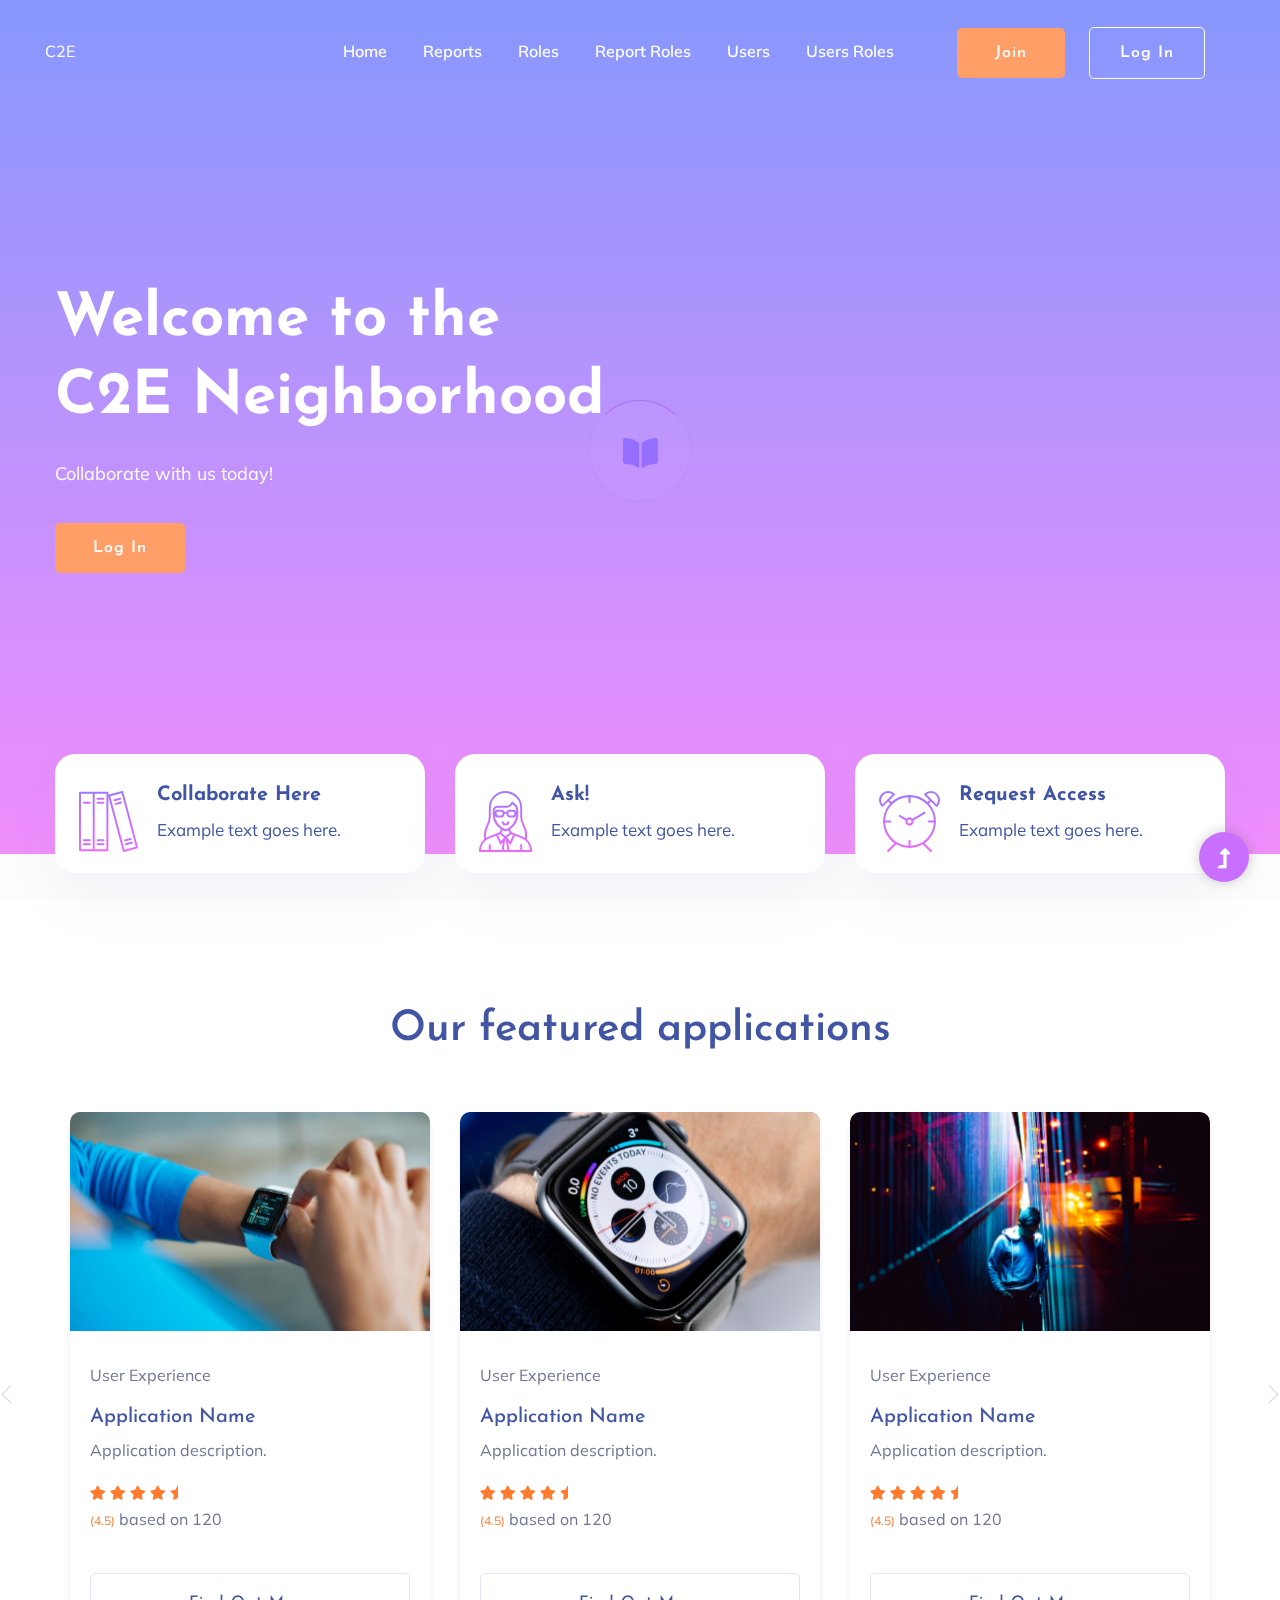
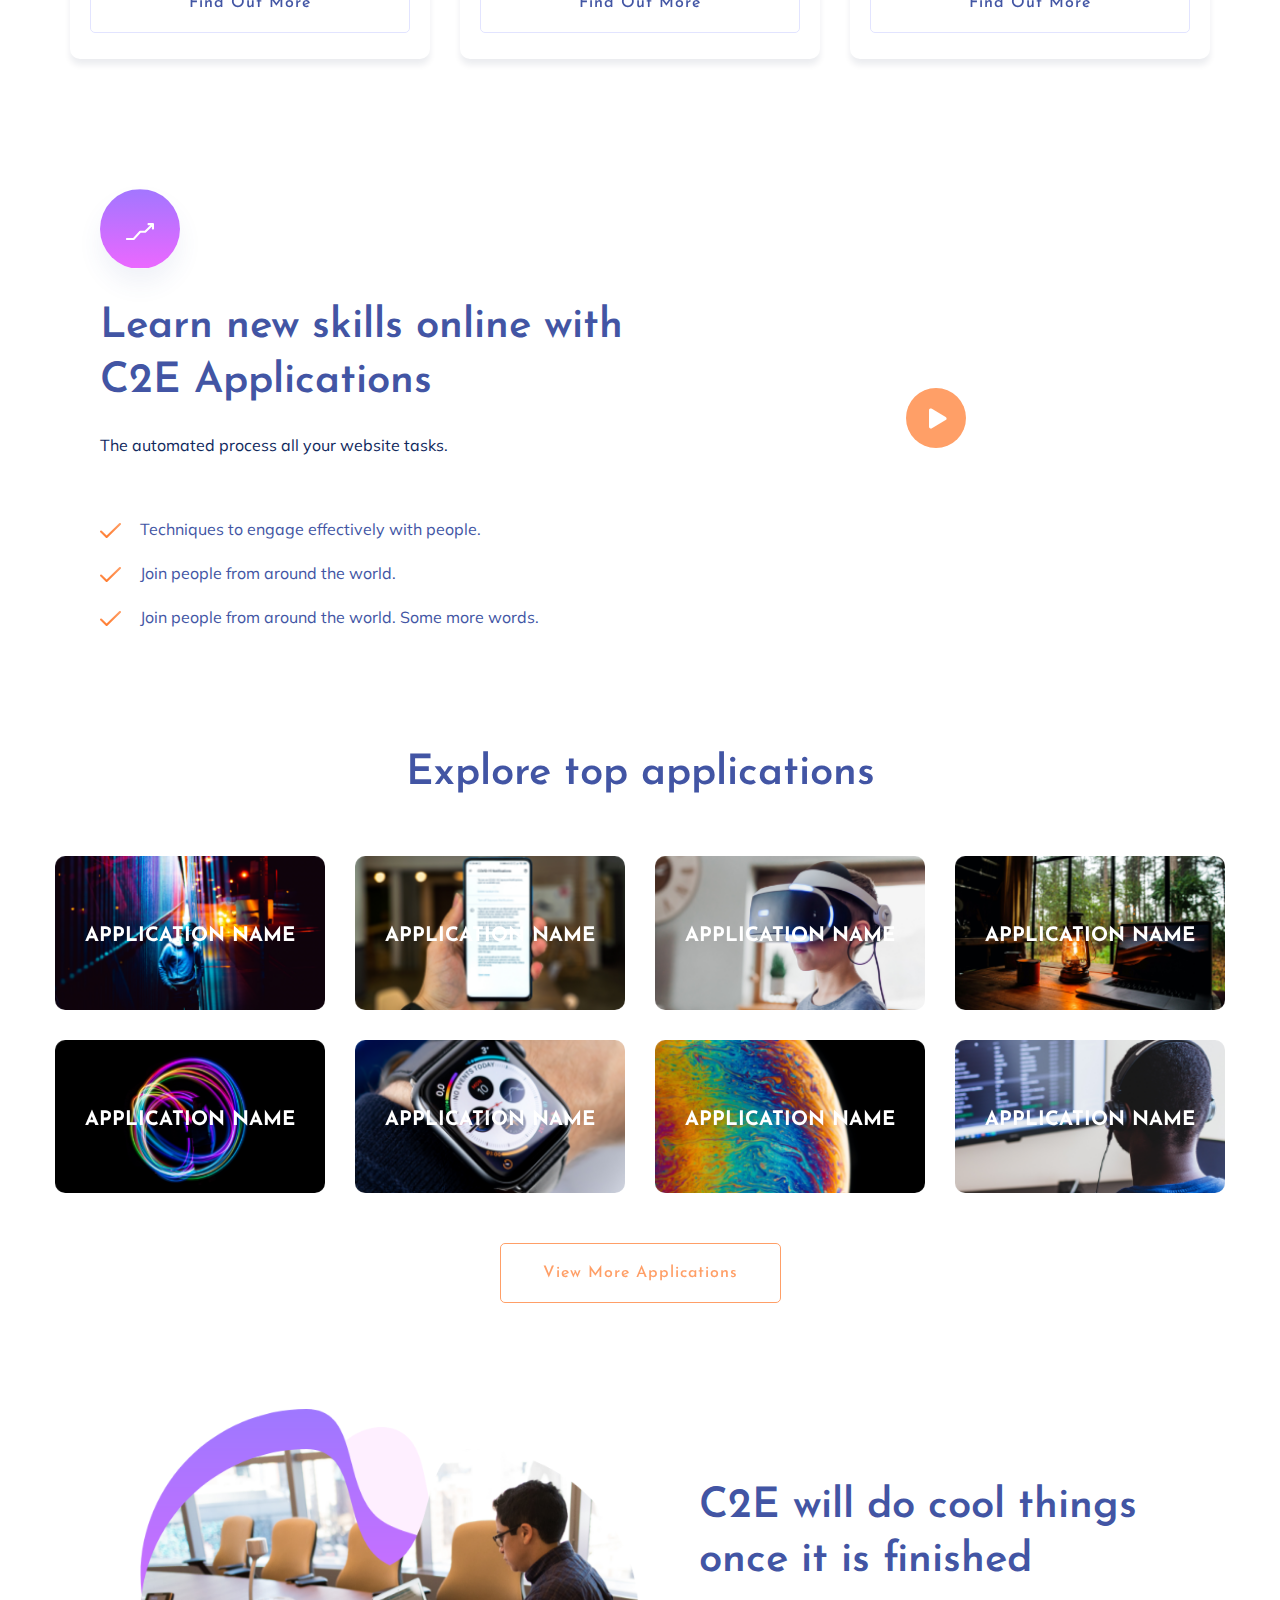
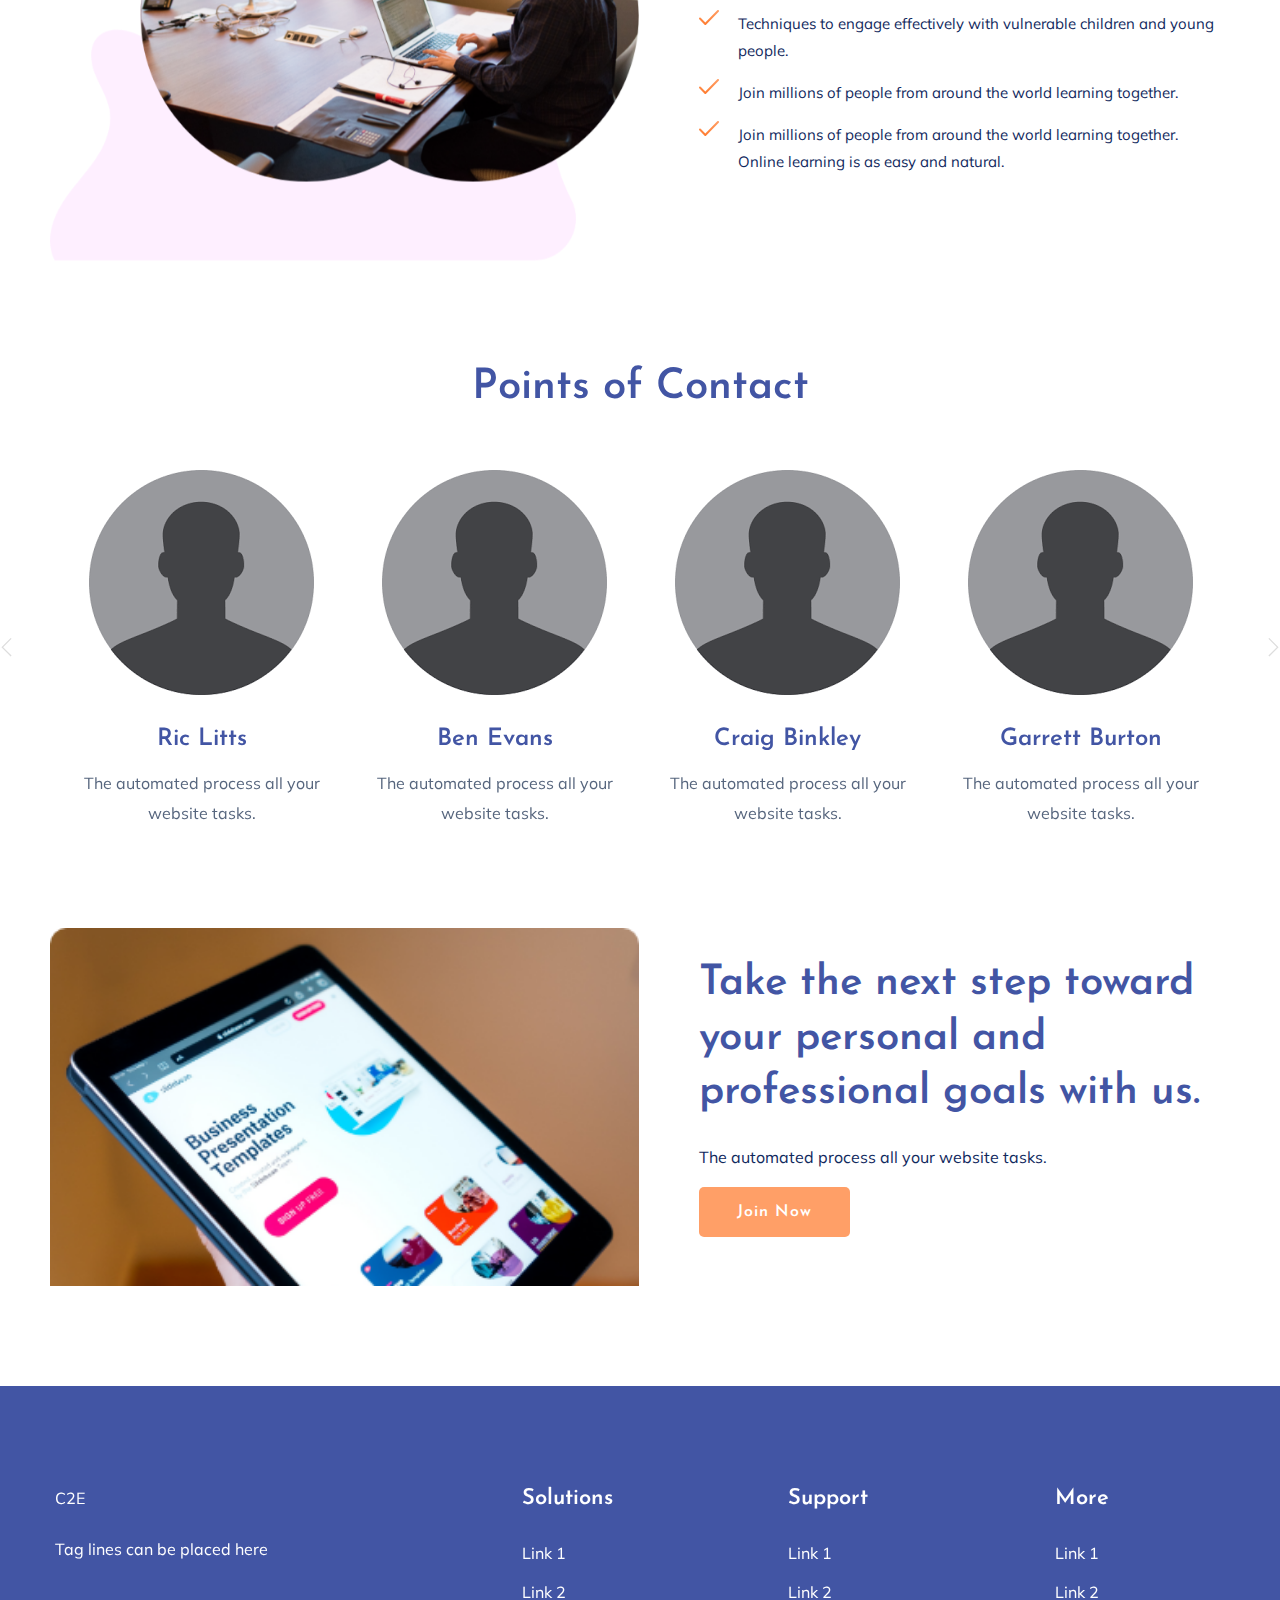
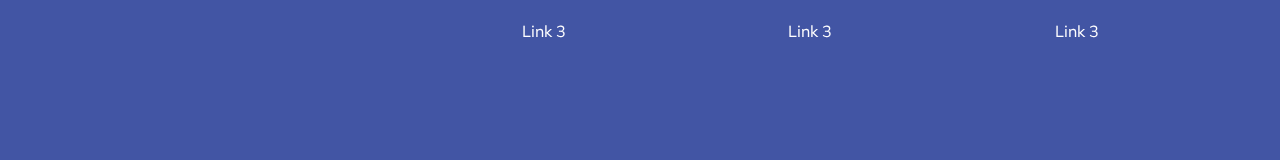
==== commit 808bfbf5: "updates" ====
--- a/index.html
+++ b/index.html
@@ -7,8 +7,8 @@
     <meta name="description" content="">
     <meta name="viewport" content="width=device-width, initial-scale=1">
     <link rel="manifest" href="site.webmanifest">
-    <link rel="shortcut icon" type="image/x-icon" href="assets/img/favicon.ico">
- <link rel="apple-touch-icon" href="apple-touch-icon.png">
+<!--    <link rel="shortcut icon" type="image/x-icon" href="assets/img/favicon.ico">-->
+    <link rel="apple-touch-icon" href="apple-touch-icon.png">
     <!-- CSS here -->
     <link rel="stylesheet" href="assets/css/bootstrap.min.css">
     <link rel="stylesheet" href="assets/css/owl.carousel.min.css">
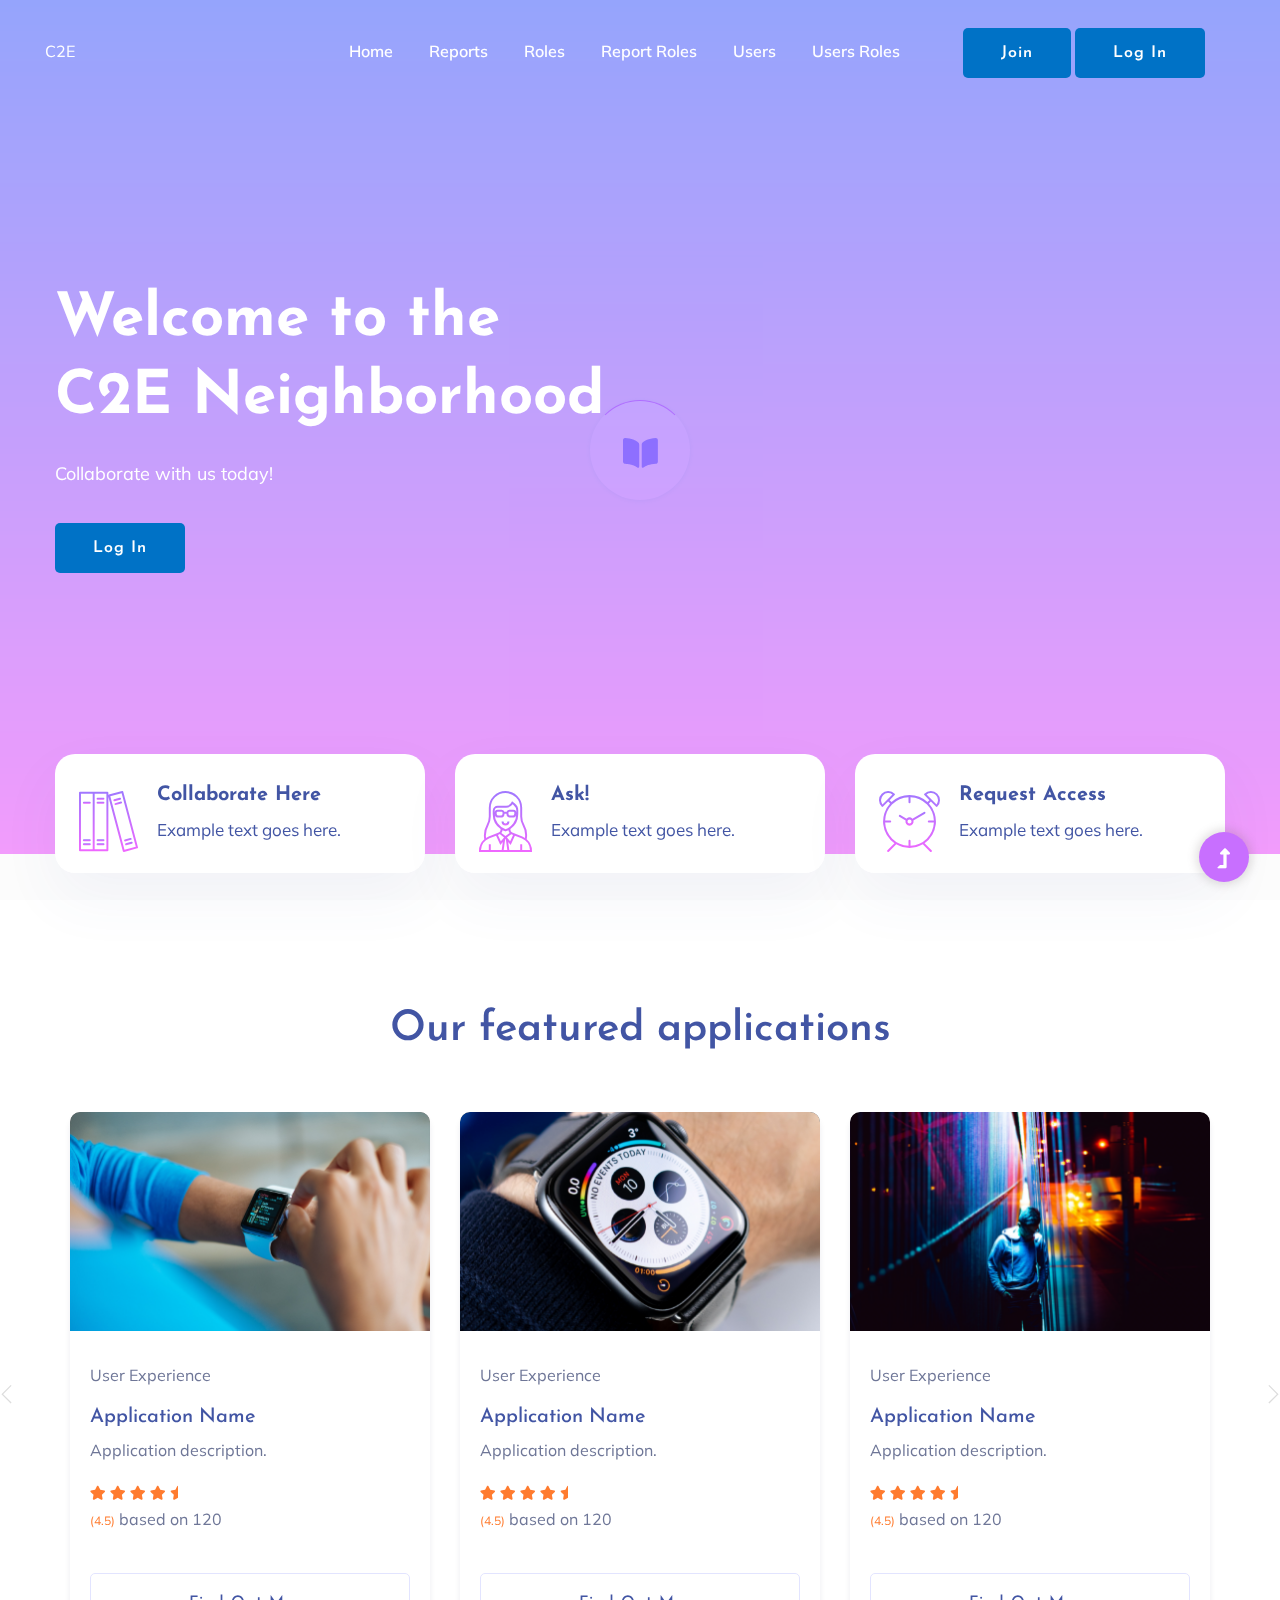
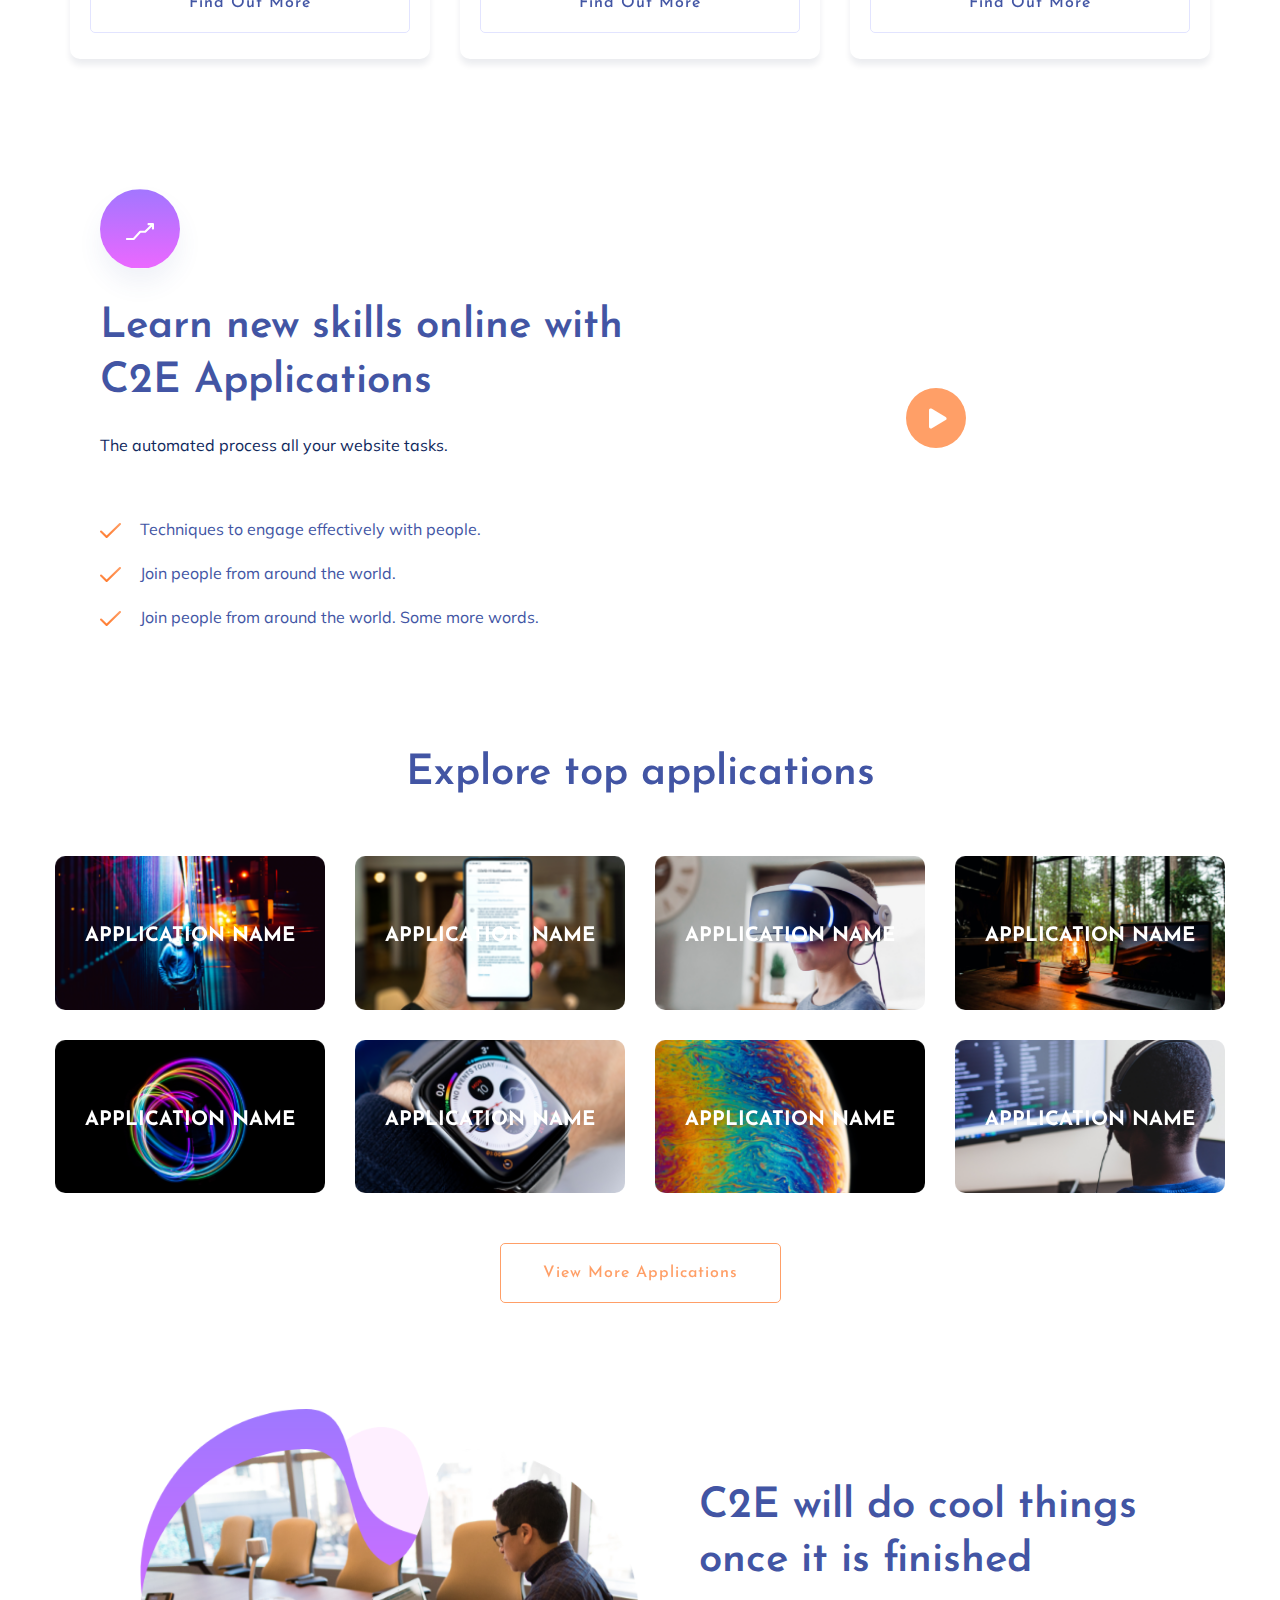
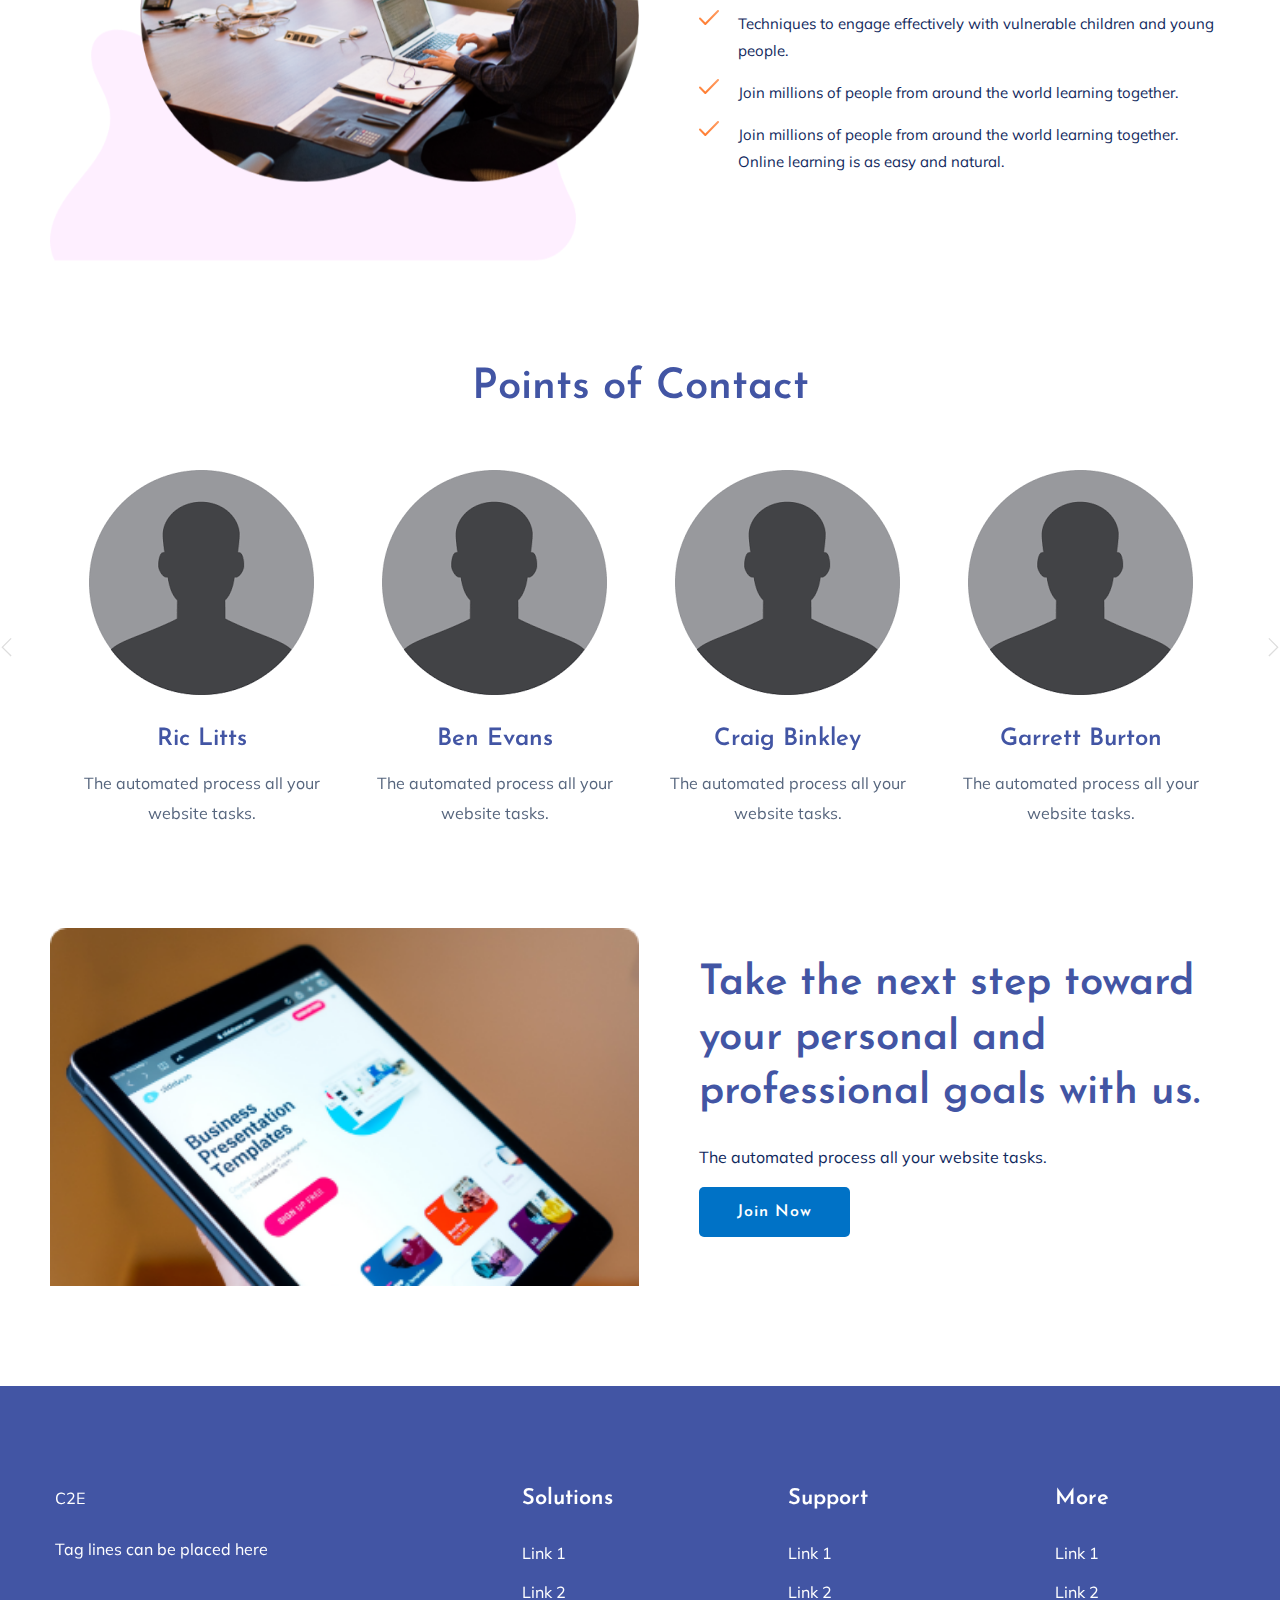
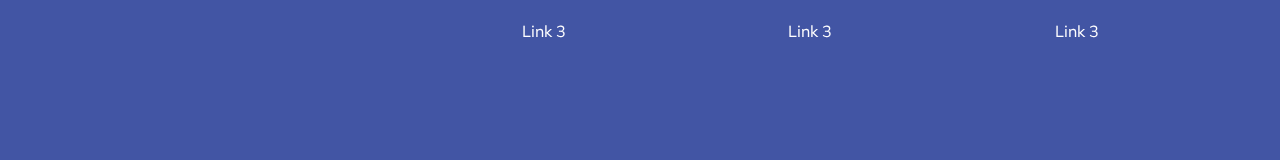
==== commit 61bb7287: "updates" ====
--- a/index.html
+++ b/index.html
@@ -67,7 +67,7 @@
                                                  <li><a href="">Users Roles</a></li>
                                                 <!-- Button -->
                                                 <li class="button-header margin-left "><a href="register.html" class="btn">Join</a></li>
-                                                <li class="button-header"><a href="login.html" class="btn btn3">Log in</a></li>
+                                                <li class="button-header"><a href="login.html" class="btn">Log in</a></li>
                                             </ul>
                                         </nav>
                                     </div>
--- a/assets/css/style.css
+++ b/assets/css/style.css
@@ -1 +1,6053 @@
-@import url("https://fonts.googleapis.com/css2?family=Josefin+Sans:wght@300;400;500;600;700&family=Mulish:wght@400;500;600;700&display=swap");.white-bg{background:#ffffff}.gray-bg{background:#f5f5f5}.gray-bg{background:#f7f7fd}.white-bg{background:#fff}.black-bg{background:#16161a}.theme-bg{background:#C86FFF}.brand-bg{background:#f1f4fa}.testimonial-bg{background:#f9fafc}.white-color{color:#fff}.black-color{color:#16161a}.theme-color{color:#C86FFF}.boxed-btn{background:#fff;color:#C86FFF !important;display:inline-block;padding:18px 44px;font-family:"Josefin Sans",sans-serif;font-size:14px;font-weight:400;border:0;border:1px solid #C86FFF;letter-spacing:3px;text-align:center;color:#C86FFF;text-transform:uppercase;cursor:pointer}.boxed-btn:hover{background:#C86FFF;color:#fff !important;border:1px solid #C86FFF}.boxed-btn:focus{outline:none}.boxed-btn.large-width{width:220px}[data-overlay]{position:relative;background-size:cover;background-repeat:no-repeat;background-position:center center}[data-overlay]::before{position:absolute;left:0;top:0;right:0;bottom:0;content:""}[data-opacity="1"]::before{opacity:0.1}[data-opacity="2"]::before{opacity:0.2}[data-opacity="3"]::before{opacity:0.3}[data-opacity="4"]::before{opacity:0.4}[data-opacity="5"]::before{opacity:0.5}[data-opacity="6"]::before{opacity:0.6}[data-opacity="7"]::before{opacity:0.7}[data-opacity="8"]::before{opacity:0.8}[data-opacity="9"]::before{opacity:0.9}body{font-family:"Mulish",sans-serif;font-weight:normal;font-style:normal;font-size:16px}h1,h2,h3,h4,h5,h6{font-family:"Josefin Sans",sans-serif;color:#4255A4;margin-top:0px;font-style:normal;font-weight:400;text-transform:normal}p{font-family:"Mulish",sans-serif;color:#10285d;font-size:16px;line-height:30px;margin-bottom:15px;font-weight:normal}.bg-img-1{background-image:url(../img/slider/slider-img-1.jpg)}.bg-img-2{background-image:url(../img/background-img/bg-img-2.jpg)}.cta-bg-1{background-image:url(../img/background-img/bg-img-3.jpg)}.img{max-width:100%;-webkit-transition:.3s;-moz-transition:.3s;-o-transition:.3s;transition:.3s}.f-left{float:left}.f-right{float:right}.fix{overflow:hidden}.clear{clear:both}a,.button{-webkit-transition:.3s;-moz-transition:.3s;-o-transition:.3s;transition:.3s}a:focus,.button:focus{text-decoration:none;outline:none}a{color:#635c5c}a:hover{color:#fff}a:focus,a:hover,.portfolio-cat a:hover,.footer -menu li a:hover{text-decoration:none}a,button{color:#fff;outline:medium none}button:focus,input:focus,input:focus,textarea,textarea:focus{outline:0}.uppercase{text-transform:uppercase}input:focus::-moz-placeholder{opacity:0;-webkit-transition:.4s;-o-transition:.4s;transition:.4s}.capitalize{text-transform:capitalize}h1 a,h2 a,h3 a,h4 a,h5 a,h6 a{color:inherit}ul{margin:0px;padding:0px}li{list-style:none}hr{border-bottom:1px solid #eceff8;border-top:0 none;margin:30px 0;padding:0}.overlay1{position:relative;z-index:1}.overlay1::before{position:absolute;content:"";background-color:rgba(0,1,2,0.5);width:100%;height:100%;left:0;top:0;bottom:0;right:0;z-index:0;background-repeat:no-repeat;border-radius:10px 10px 0 0}.section-padding{padding-top:120px;padding-bottom:120px}.separator{border-top:1px solid #f2f2f2}.mb-90{margin-bottom:90px}@media (max-width: 767px){.mb-90{margin-bottom:30px}}@media (min-width: 768px) and (max-width: 991px){.mb-90{margin-bottom:45px}}.owl-carousel .owl-nav div{background:rgba(255,255,255,0.8) none repeat scroll 0 0;height:40px;left:20px;line-height:40px;font-size:22px;color:#646464;opacity:1;visibility:visible;position:absolute;text-align:center;top:50%;transform:translateY(-50%);transition:all 0.3s ease 0s;width:40px}.owl-carousel .owl-nav div.owl-next{left:auto;right:-30px}.owl-carousel .owl-nav div.owl-next i{position:relative;right:0;top:1px}.owl-carousel .owl-nav div.owl-prev i{position:relative;right:1px;top:0px}.owl-carousel:hover .owl-nav div{opacity:1;visibility:visible}.owl-carousel:hover .owl-nav div:hover{color:#fff;background:#ff3500}.btn{background:#FF9F67;font-family:"Josefin Sans",sans-serif;text-transform:capitalize;padding:25px 38px !important;color:#fff;cursor:pointer;display:inline-blockc !important;font-size:16px;font-weight:600;border-radius:5px;line-height:1;-moz-user-select:none;letter-spacing:1px;line-height:0;margin-bottom:0;cursor:pointer;transition:color 0.4s linear;position:relative;z-index:1;border:0;overflow:hidden;margin:0;display:inline-block !important}.btn::before{content:"";position:absolute;left:0;top:0;width:101%;height:101%;background:#AE59FF;z-index:1;border-radius:5px;transition:transform 0.5s;transition-timing-function:ease;transform-origin:0 0;transition-timing-function:cubic-bezier(0.5, 1.6, 0.4, 0.7);transform:scaleX(0);border-radius:0px}.btn:hover{background-position:right}.btn:hover::before{transform:scaleX(1);color:#fff !important;z-index:-1}.btn:hover.btn3{background-position:right;border:1px solid transparent}.btn.btn3{background:none;border:1px solid #fff;margin-left:20px;color:#fff;padding:25px 30px !important}.btn.btn3::before{border:1px solid transparent;background:transparent}.btn.btn3:hover::before{background:#FF9F67;border:1px solid transparent}@media only screen and (min-width: 768px) and (max-width: 991px){.btn.btn3{margin-left:0px !important}}@media only screen and (min-width: 576px) and (max-width: 767px){.btn.btn3{margin-left:0px !important}}@media (max-width: 575px){.btn.btn3{margin-left:0px !important}}.btn.focus,.btn:focus{outline:0;box-shadow:none}.about-btn{padding:19px 97px 19px 20px}.header-btn{padding:30px 57px}.hero-btn{padding:30px 29px}.white-btn{padding:30px 39px;background:#fff;color:#072366 !important}.white-btn::before{background:#C86FFF;color:#fff !important}.black-btn{padding:14px 35px;background:#000}.black-btn::before{background:#331391}.cal-btn i{color:#09cc7f !important;font-size:31px;font-weight:300;margin-right:10px}.cal-btn>p{color:#072366 !important;font-weight:700;font-size:16px;display:inline-block;margin:0 !important;position:relative;top:-7px}.submit-btn2{background:#FF9F67;width:100%;height:60px;padding:10px 20px;border:0;color:#fff;text-transform:capitalize;cursor:pointer;font-size:16px;border-radius:0px}.btn2{padding:15px 65px 20px 31px;text-transform:capitalize;border-radius:0px;cursor:pointer;color:#FF3514;display:inline-block;font-size:16px;box-shadow:0px 7px 21px 0px rgba(0,0,0,0.12);border:1px solid #FF3514;background:none}.border-btn{border:1px solid #FF9F67;color:#FF9F67;font-family:"Josefin Sans",sans-serif;background:none;border-radius:5px;text-transform:capitalize;padding:17px 42px;-moz-user-select:none;cursor:pointer;display:inline-block;font-size:16px;font-weight:500;letter-spacing:1px;margin-bottom:0;position:relative;transition:color 0.4s linear;position:relative;overflow:hidden;margin:0}.border-btn i{font-size:16px;margin-right:10px;color:#C86FFF;-webkit-transition:.3s;-moz-transition:.3s;-o-transition:.3s;transition:.3s}.border-btn::before{border:1px solid transparent;content:"";position:absolute;left:0;top:0;width:101%;height:101%;background:#FF9F67;z-index:-1;transition:transform 0.5s;transition-timing-function:ease;transform-origin:0 0;transition-timing-function:cubic-bezier(0.5, 1.6, 0.4, 0.7);transform:scaleY(0);border-radius:0}.border-btn:hover::before{transform:scaleY(1);border:1px solid transparent;color:#fff}.border-btn.border-btn2{width:100%;text-align:center;border:1px solid #E2E4FF;color:#4255A4}.border-btn.border-btn2:hover{color:#fff}.border-btn2{width:100%}.section-over1{position:relative;z-index:1}.section-over1::before{position:absolute;content:"";background-color:rgba(6,7,6,0.6);width:100%;height:100%;left:0;top:0;bottom:0;right:0;z-index:-1;background-repeat:no-repeat}.breadcrumb>.active{color:#888}#scrollUp,#back-top{background:#C86FFF;height:50px;width:50px;right:31px;bottom:18px;position:fixed;color:#fff;font-size:20px;text-align:center;border-radius:50%;line-height:48px;border:2px solid transparent;box-shadow:0 0 10px 3px rgba(108,98,98,0.2)}@media (max-width: 575px){#scrollUp,#back-top{right:16px}}#scrollUp a i,#back-top a i{display:block;line-height:50px}#scrollUp:hover{color:#fff}.all-btn{color:#C86FFF;text-decoration:underline;font-size:16px}.all-btn:hover{color:#C86FFF;text-decoration:underline;letter-spacing:1px}.sticky-bar{left:0;margin:auto;position:fixed;top:0;width:100%;-webkit-box-shadow:0 10px 15px rgba(25,25,25,0.1);box-shadow:0 10px 15px rgba(25,25,25,0.1);z-index:9999;-webkit-animation:300ms ease-in-out 0s normal none 1 running fadeInDown;animation:300ms ease-in-out 0s normal none 1 running fadeInDown;-webkit-box-shadow:0 10px 15px rgba(25,25,25,0.1);background:#fff}.mt-5{margin-top:5px}.mt-10{margin-top:10px}.mt-15{margin-top:15px}.mt-20{margin-top:20px}.mt-25{margin-top:25px}.mt-30{margin-top:30px}.mt-35{margin-top:35px}.mt-40{margin-top:40px}.mt-45{margin-top:45px}.mt-50{margin-top:50px}.mt-55{margin-top:55px}.mt-60{margin-top:60px}.mt-65{margin-top:65px}.mt-70{margin-top:70px}.mt-75{margin-top:75px}.mt-80{margin-top:80px}.mt-85{margin-top:85px}.mt-90{margin-top:90px}.mt-95{margin-top:95px}.mt-100{margin-top:100px}.mt-105{margin-top:105px}.mt-110{margin-top:110px}.mt-115{margin-top:115px}.mt-120{margin-top:120px}.mt-125{margin-top:125px}.mt-130{margin-top:130px}.mt-135{margin-top:135px}.mt-140{margin-top:140px}.mt-145{margin-top:145px}.mt-150{margin-top:150px}.mt-155{margin-top:155px}.mt-160{margin-top:160px}.mt-165{margin-top:165px}.mt-170{margin-top:170px}.mt-175{margin-top:175px}.mt-180{margin-top:180px}.mt-185{margin-top:185px}.mt-190{margin-top:190px}.mt-195{margin-top:195px}.mt-200{margin-top:200px}.mb-5{margin-bottom:5px}.mb-10{margin-bottom:10px}.mb-15{margin-bottom:15px}.mb-20{margin-bottom:20px}.mb-25{margin-bottom:25px}.mb-30{margin-bottom:30px}.mb-35{margin-bottom:35px}.mb-40{margin-bottom:40px}.mb-45{margin-bottom:45px}.mb-50{margin-bottom:50px}.mb-55{margin-bottom:55px}.mb-60{margin-bottom:60px}.mb-65{margin-bottom:65px}.mb-70{margin-bottom:70px}.mb-75{margin-bottom:75px}.mb-80{margin-bottom:80px}.mb-85{margin-bottom:85px}.mb-90{margin-bottom:90px}.mb-95{margin-bottom:95px}.mb-100{margin-bottom:100px}.mb-105{margin-bottom:105px}.mb-110{margin-bottom:110px}.mb-115{margin-bottom:115px}.mb-120{margin-bottom:120px}.mb-125{margin-bottom:125px}.mb-130{margin-bottom:130px}.mb-135{margin-bottom:135px}.mb-140{margin-bottom:140px}.mb-145{margin-bottom:145px}.mb-150{margin-bottom:150px}.mb-155{margin-bottom:155px}.mb-160{margin-bottom:160px}.mb-165{margin-bottom:165px}.mb-170{margin-bottom:170px}.mb-175{margin-bottom:175px}.mb-180{margin-bottom:180px}.mb-185{margin-bottom:185px}.mb-190{margin-bottom:190px}.mb-195{margin-bottom:195px}.mb-200{margin-bottom:200px}.ml-5{margin-left:5px}.ml-10{margin-left:10px}.ml-15{margin-left:15px}.ml-20{margin-left:20px}.ml-25{margin-left:25px}.ml-30{margin-left:30px}.ml-35{margin-left:35px}.ml-40{margin-left:40px}.ml-45{margin-left:45px}.ml-50{margin-left:50px}.ml-55{margin-left:55px}.ml-60{margin-left:60px}.ml-65{margin-left:65px}.ml-70{margin-left:70px}.ml-75{margin-left:75px}.ml-80{margin-left:80px}.ml-85{margin-left:85px}.ml-90{margin-left:90px}.ml-95{margin-left:95px}.ml-100{margin-left:100px}.ml-105{margin-left:105px}.ml-110{margin-left:110px}.ml-115{margin-left:115px}.ml-120{margin-left:120px}.ml-125{margin-left:125px}.ml-130{margin-left:130px}.ml-135{margin-left:135px}.ml-140{margin-left:140px}.ml-145{margin-left:145px}.ml-150{margin-left:150px}.ml-155{margin-left:155px}.ml-160{margin-left:160px}.ml-165{margin-left:165px}.ml-170{margin-left:170px}.ml-175{margin-left:175px}.ml-180{margin-left:180px}.ml-185{margin-left:185px}.ml-190{margin-left:190px}.ml-195{margin-left:195px}.ml-200{margin-left:200px}.mr-5{margin-right:5px}.mr-10{margin-right:10px}.mr-15{margin-right:15px}.mr-20{margin-right:20px}.mr-25{margin-right:25px}.mr-30{margin-right:30px}.mr-35{margin-right:35px}.mr-40{margin-right:40px}.mr-45{margin-right:45px}.mr-50{margin-right:50px}.mr-55{margin-right:55px}.mr-60{margin-right:60px}.mr-65{margin-right:65px}.mr-70{margin-right:70px}.mr-75{margin-right:75px}.mr-80{margin-right:80px}.mr-85{margin-right:85px}.mr-90{margin-right:90px}.mr-95{margin-right:95px}.mr-100{margin-right:100px}.mr-105{margin-right:105px}.mr-110{margin-right:110px}.mr-115{margin-right:115px}.mr-120{margin-right:120px}.mr-125{margin-right:125px}.mr-130{margin-right:130px}.mr-135{margin-right:135px}.mr-140{margin-right:140px}.mr-145{margin-right:145px}.mr-150{margin-right:150px}.mr-155{margin-right:155px}.mr-160{margin-right:160px}.mr-165{margin-right:165px}.mr-170{margin-right:170px}.mr-175{margin-right:175px}.mr-180{margin-right:180px}.mr-185{margin-right:185px}.mr-190{margin-right:190px}.mr-195{margin-right:195px}.mr-200{margin-right:200px}.pt-5{padding-top:5px}.pt-10{padding-top:10px}.pt-15{padding-top:15px}.pt-20{padding-top:20px}.pt-25{padding-top:25px}.pt-30{padding-top:30px}.pt-35{padding-top:35px}.pt-40{padding-top:40px}.pt-45{padding-top:45px}.pt-50{padding-top:50px}.pt-55{padding-top:55px}.pt-60{padding-top:60px}.pt-65{padding-top:65px}.pt-70{padding-top:70px}.pt-75{padding-top:75px}.pt-80{padding-top:80px}.pt-85{padding-top:85px}.pt-90{padding-top:90px}.pt-95{padding-top:95px}.pt-100{padding-top:100px}.pt-105{padding-top:105px}.pt-110{padding-top:110px}.pt-115{padding-top:115px}.pt-120{padding-top:120px}.pt-125{padding-top:125px}.pt-130{padding-top:130px}.pt-135{padding-top:135px}.pt-140{padding-top:140px}.pt-145{padding-top:145px}.pt-150{padding-top:150px}.pt-155{padding-top:155px}.pt-160{padding-top:160px}.pt-165{padding-top:165px}.pt-170{padding-top:170px}.pt-175{padding-top:175px}.pt-180{padding-top:180px}.pt-185{padding-top:185px}.pt-190{padding-top:190px}.pt-195{padding-top:195px}.pt-200{padding-top:200px}.pt-260{padding-top:260px}.pb-5{padding-bottom:5px}.pb-10{padding-bottom:10px}.pb-15{padding-bottom:15px}.pb-20{padding-bottom:20px}.pb-25{padding-bottom:25px}.pb-30{padding-bottom:30px}.pb-35{padding-bottom:35px}.pb-40{padding-bottom:40px}.pb-45{padding-bottom:45px}.pb-50{padding-bottom:50px}.pb-55{padding-bottom:55px}.pb-60{padding-bottom:60px}.pb-65{padding-bottom:65px}.pb-70{padding-bottom:70px}.pb-75{padding-bottom:75px}.pb-80{padding-bottom:80px}.pb-85{padding-bottom:85px}.pb-90{padding-bottom:90px}.pb-95{padding-bottom:95px}.pb-100{padding-bottom:100px}.pb-105{padding-bottom:105px}.pb-110{padding-bottom:110px}.pb-115{padding-bottom:115px}.pb-120{padding-bottom:120px}.pb-125{padding-bottom:125px}.pb-130{padding-bottom:130px}.pb-135{padding-bottom:135px}.pb-140{padding-bottom:140px}.pb-145{padding-bottom:145px}.pb-150{padding-bottom:150px}.pb-155{padding-bottom:155px}.pb-160{padding-bottom:160px}.pb-165{padding-bottom:165px}.pb-170{padding-bottom:170px}.pb-175{padding-bottom:175px}.pb-180{padding-bottom:180px}.pb-185{padding-bottom:185px}.pb-190{padding-bottom:190px}.pb-195{padding-bottom:195px}.pb-200{padding-bottom:200px}.pl-5{padding-left:5px}.pl-10{padding-left:10px}.pl-15{padding-left:15px}.pl-20{padding-left:20px}.pl-25{padding-left:25px}.pl-30{padding-left:30px}.pl-35{padding-left:35px}.pl-40{padding-left:40px}.pl-45{padding-left:45px}.pl-50{padding-left:50px}.pl-55{padding-left:55px}.pl-60{padding-left:60px}.pl-65{padding-left:65px}.pl-70{padding-left:70px}.pl-75{padding-left:75px}.pl-80{padding-left:80px}.pl-85{padding-left:85px}.pl-90{padding-left:90px}.pl-95{padding-left:95px}.pl-100{padding-left:100px}.pl-105{padding-left:105px}.pl-110{padding-left:110px}.pl-115{padding-left:115px}.pl-120{padding-left:120px}.pl-125{padding-left:125px}.pl-130{padding-left:130px}.pl-135{padding-left:135px}.pl-140{padding-left:140px}.pl-145{padding-left:145px}.pl-150{padding-left:150px}.pl-155{padding-left:155px}.pl-160{padding-left:160px}.pl-165{padding-left:165px}.pl-170{padding-left:170px}.pl-175{padding-left:175px}.pl-180{padding-left:180px}.pl-185{padding-left:185px}.pl-190{padding-left:190px}.pl-195{padding-left:195px}.pl-200{padding-left:200px}.pr-5{padding-right:5px}.pr-10{padding-right:10px}.pr-15{padding-right:15px}.pr-20{padding-right:20px}.pr-25{padding-right:25px}.pr-30{padding-right:30px}.pr-35{padding-right:35px}.pr-40{padding-right:40px}.pr-45{padding-right:45px}.pr-50{padding-right:50px}.pr-55{padding-right:55px}.pr-60{padding-right:60px}.pr-65{padding-right:65px}.pr-70{padding-right:70px}.pr-75{padding-right:75px}.pr-80{padding-right:80px}.pr-85{padding-right:85px}.pr-90{padding-right:90px}.pr-95{padding-right:95px}.pr-100{padding-right:100px}.pr-105{padding-right:105px}.pr-110{padding-right:110px}.pr-115{padding-right:115px}.pr-120{padding-right:120px}.pr-125{padding-right:125px}.pr-130{padding-right:130px}.pr-135{padding-right:135px}.pr-140{padding-right:140px}.pr-145{padding-right:145px}.pr-150{padding-right:150px}.pr-155{padding-right:155px}.pr-160{padding-right:160px}.pr-165{padding-right:165px}.pr-170{padding-right:170px}.pr-175{padding-right:175px}.pr-180{padding-right:180px}.pr-185{padding-right:185px}.pr-190{padding-right:190px}.pr-195{padding-right:195px}.pr-200{padding-right:200px}.bounce-animate{animation-name:float-bob;animation-duration:2s;animation-iteration-count:infinite;-moz-animation-name:float-bob;-moz-animation-duration:2s;-moz-animation-iteration-count:infinite;-moz-animation-timing-function:linear;-ms-animation-name:float-bob;-ms-animation-duration:2s;-ms-animation-iteration-count:infinite;-ms-animation-timing-function:linear;-o-animation-name:float-bob;-o-animation-duration:2s;-o-animation-iteration-count:infinite;-o-animation-timing-function:linear}@-webkit-keyframes float-bob{0%{-webkit-transform:translateY(-20px);transform:translateY(-20px)}50%{-webkit-transform:translateY(-10px);transform:translateY(-10px)}100%{-webkit-transform:translateY(-20px);transform:translateY(-20px)}}.heartbeat{animation:heartbeat 1s infinite alternate}@-webkit-keyframes heartbeat{to{-webkit-transform:scale(1.03);transform:scale(1.03)}}.rotateme{-webkit-animation-name:rotateme;animation-name:rotateme;-webkit-animation-duration:30s;animation-duration:30s;-webkit-animation-iteration-count:infinite;animation-iteration-count:infinite;-webkit-animation-timing-function:linear;animation-timing-function:linear}@keyframes rotateme{from{-webkit-transform:rotate(0deg);transform:rotate(0deg)}to{-webkit-transform:rotate(360deg);transform:rotate(360deg)}}@-webkit-keyframes rotateme{from{-webkit-transform:rotate(0deg)}to{-webkit-transform:rotate(360deg)}}.preloader{background-color:#f7f7f7;width:100%;height:100%;position:fixed;top:0;left:0;right:0;bottom:0;z-index:999999;-webkit-transition:.6s;-o-transition:.6s;transition:.6s;margin:0 auto}.preloader .preloader-circle{width:100px;height:100px;position:relative;border-style:solid;border-width:1px;border-top-color:#C86FFF;border-bottom-color:transparent;border-left-color:transparent;border-right-color:transparent;z-index:10;border-radius:50%;-webkit-box-shadow:0 1px 5px 0 rgba(35,181,185,0.15);box-shadow:0 1px 5px 0 rgba(35,181,185,0.15);background-color:#fff;-webkit-animation:zoom 2000ms infinite ease;animation:zoom 2000ms infinite ease;-webkit-transition:.6s;-o-transition:.6s;transition:.6s}.preloader .preloader-circle2{border-top-color:#0078ff}.preloader .preloader-img{position:absolute;top:50%;z-index:200;left:0;right:0;margin:0 auto;text-align:center;display:inline-block;-webkit-transform:translateY(-50%);-ms-transform:translateY(-50%);transform:translateY(-50%);padding-top:6px;-webkit-transition:.6s;-o-transition:.6s;transition:.6s}.preloader .preloader-img img{max-width:55px}.preloader .pere-text strong{font-weight:800;color:#dca73a;text-transform:uppercase}@-webkit-keyframes zoom{0%{-webkit-transform:rotate(0deg);transform:rotate(0deg);-webkit-transition:.6s;-o-transition:.6s;transition:.6s}100%{-webkit-transform:rotate(360deg);transform:rotate(360deg);-webkit-transition:.6s;-o-transition:.6s;transition:.6s}}@keyframes zoom{0%{-webkit-transform:rotate(0deg);transform:rotate(0deg);-webkit-transition:.6s;-o-transition:.6s;transition:.6s}100%{-webkit-transform:rotate(360deg);transform:rotate(360deg);-webkit-transition:.6s;-o-transition:.6s;transition:.6s}}.slick-initialized .slick-slide{outline:0}.section-padding2{padding-top:200px;padding-bottom:200px}@media only screen and (min-width: 1200px) and (max-width: 1600px){.section-padding2{padding-top:200px;padding-bottom:200px}}@media only screen and (min-width: 992px) and (max-width: 1199px){.section-padding2{padding-top:200px;padding-bottom:200px}}@media only screen and (min-width: 768px) and (max-width: 991px){.section-padding2{padding-top:100px;padding-bottom:100px}}@media only screen and (min-width: 576px) and (max-width: 767px){.section-padding2{padding-top:70px;padding-bottom:70px}}@media (max-width: 575px){.section-padding2{padding-top:70px;padding-bottom:70px}}.pb-bottom{padding-bottom:100px}@media only screen and (min-width: 768px) and (max-width: 991px){.pb-bottom{padding-bottom:50px}}@media only screen and (min-width: 576px) and (max-width: 767px){.pb-bottom{padding-bottom:10px}}@media (max-width: 575px){.pb-bottom{padding-bottom:10px}}.pb-top{padding-top:100px}@media only screen and (min-width: 768px) and (max-width: 991px){.pb-top{padding-top:70px}}@media only screen and (min-width: 576px) and (max-width: 767px){.pb-top{padding-top:70px}}@media (max-width: 575px){.pb-top{padding-top:70px}}.w-padding2{padding:51px 33px;box-shadow:0 20px 40px rgba(29,37,71,0.04)}@media (max-width: 575px){.w-padding2{padding:31px 13px}}.testimonial-padding{padding-top:190px;padding-bottom:170px}@media only screen and (min-width: 992px) and (max-width: 1199px){.testimonial-padding{padding-top:190px;padding-bottom:170px}}@media only screen and (min-width: 768px) and (max-width: 991px){.testimonial-padding{padding-top:70px;padding-bottom:60px}}@media only screen and (min-width: 576px) and (max-width: 767px){.testimonial-padding{padding-top:60px;padding-bottom:40px}}@media (max-width: 575px){.testimonial-padding{padding-top:60px;padding-bottom:40px}}.w-padding{padding-top:100px;padding-bottom:95px}@media only screen and (min-width: 576px) and (max-width: 767px){.w-padding{padding-top:70px;padding-bottom:70px}}@media (max-width: 575px){.w-padding{padding-top:70px;padding-bottom:70px}}.section-padding30{padding-top:195px;padding-bottom:180px}@media only screen and (min-width: 992px) and (max-width: 1199px){.section-padding30{padding-top:150px;padding-bottom:140px}}@media only screen and (min-width: 768px) and (max-width: 991px){.section-padding30{padding-top:100px;padding-bottom:70px}}@media only screen and (min-width: 576px) and (max-width: 767px){.section-padding30{padding-top:65px;padding-bottom:70px}}@media (max-width: 575px){.section-padding30{padding-top:65px;padding-bottom:70px}}.section-padding40{padding-top:100px;padding-bottom:100px}@media only screen and (min-width: 768px) and (max-width: 991px){.section-padding40{padding-top:70px;padding-bottom:70px}}@media only screen and (min-width: 576px) and (max-width: 767px){.section-padding40{padding-top:60px;padding-bottom:60px}}@media (max-width: 575px){.section-padding40{padding-top:60px;padding-bottom:60px}}.pb-padding{padding-bottom:100px}@media only screen and (min-width: 768px) and (max-width: 991px){.pb-padding{padding-bottom:100px}}@media only screen and (min-width: 576px) and (max-width: 767px){.pb-padding{padding-bottom:60px}}@media (max-width: 575px){.pb-padding{padding-bottom:60px}}.pt-padding{padding-top:140px}@media only screen and (min-width: 768px) and (max-width: 991px){.pt-padding{padding-top:140px}}@media only screen and (min-width: 576px) and (max-width: 767px){.pt-padding{padding-top:70px}}@media (max-width: 575px){.pt-padding{padding-top:70px}}.services-padding{padding-top:145px;padding-bottom:170px}@media only screen and (min-width: 992px) and (max-width: 1199px){.services-padding{padding-top:145px;padding-bottom:170px}}@media only screen and (min-width: 768px) and (max-width: 991px){.services-padding{padding-top:100px;padding-bottom:70px}}@media only screen and (min-width: 576px) and (max-width: 767px){.services-padding{padding-top:65px;padding-bottom:70px}}@media (max-width: 575px){.services-padding{padding-top:65px;padding-bottom:70px}}.section-paddingt30{padding-top:195px;padding-bottom:90px}@media only screen and (min-width: 992px) and (max-width: 1199px){.section-paddingt30{padding-top:150px;padding-bottom:90px}}@media only screen and (min-width: 768px) and (max-width: 991px){.section-paddingt30{padding-top:100px;padding-bottom:40px}}@media only screen and (min-width: 576px) and (max-width: 767px){.section-paddingt30{padding-top:65px;padding-bottom:10px}}@media (max-width: 575px){.section-paddingt30{padding-top:65px;padding-bottom:10px}}.section-padding3{padding-top:150px;padding-bottom:0}@media only screen and (min-width: 992px) and (max-width: 1199px){.section-padding3{padding-top:150px;padding-bottom:0}}@media only screen and (min-width: 768px) and (max-width: 991px){.section-padding3{padding-top:60px;padding-bottom:0}}@media only screen and (min-width: 576px) and (max-width: 767px){.section-padding3{padding-top:60px;padding-bottom:0}}@media (max-width: 575px){.section-padding3{padding-top:60px;padding-bottom:0}}.footer-padding{padding-top:100px;padding-bottom:13px}@media only screen and (min-width: 576px) and (max-width: 767px){.footer-padding{padding-top:70px;padding-bottom:0}}@media (max-width: 575px){.footer-padding{padding-top:70px;padding-bottom:0}}@media (max-width: 575px){.section-tittle{margin-bottom:50px}}@media only screen and (min-width: 576px) and (max-width: 767px){.section-tittle{margin-bottom:50px}}.section-tittle h2{font-size:42px;display:block;font-weight:600;line-height:1.3;margin-bottom:21px}@media only screen and (min-width: 992px) and (max-width: 1199px){.section-tittle h2{font-size:41px}}@media only screen and (min-width: 576px) and (max-width: 767px){.section-tittle h2{font-size:31px}}@media (max-width: 575px){.section-tittle h2{font-size:27px}}@media (max-width: 575px){.small-section-tittle{margin-bottom:50px;text-align:left !important}}@media only screen and (min-width: 576px) and (max-width: 767px){.small-section-tittle{margin-bottom:50px}}.small-section-tittle span{font-size:18px;font-weight:700;margin-bottom:22px;color:#C86FFF;text-transform:capitalize;display:inline-block;letter-spacing:0.05em}@media (max-width: 575px){.small-section-tittle span{font-size:14px;padding-left:0px;text-align:left}}.small-section-tittle h4{color:#28395a;font-size:18px;font-weight:600;line-height:1.2;margin-bottom:20px}.section-bg{background-size:cover;background-repeat:no-repeat;background-position:center center;background-attachment:fixed}.section-bg2{background-size:cover;background-repeat:no-repeat;background-position:center center}.border-bottom{border-bottom:1px solid #ECEBF0}.white-bg{background:#ffffff}.gray-bg{background:#f5f5f5}.gray-bg{background:#f7f7fd}.white-bg{background:#fff}.black-bg{background:#16161a}.theme-bg{background:#C86FFF}.brand-bg{background:#f1f4fa}.testimonial-bg{background:#f9fafc}.white-color{color:#fff}.black-color{color:#16161a}.theme-color{color:#C86FFF}@media only screen and (min-width: 768px) and (max-width: 991px){.header-area{box-shadow:0 10px 15px rgba(25,25,25,0.1)}}@media only screen and (min-width: 576px) and (max-width: 767px){.header-area{box-shadow:0 10px 15px rgba(25,25,25,0.1)}}@media (max-width: 575px){.header-area{box-shadow:0 10px 15px rgba(25,25,25,0.1)}}.header-area .header-top{padding:9px 130px;border-bottom:1px solid #f0f1f2}@media only screen and (min-width: 1200px) and (max-width: 1600px){.header-area .header-top{padding:9px 30px}}@media only screen and (min-width: 992px) and (max-width: 1199px){.header-area .header-top{padding:9px 15px}}@media only screen and (min-width: 768px) and (max-width: 991px){.header-area .header-top{padding:9px 50px}}@media only screen and (min-width: 576px) and (max-width: 767px){.header-area .header-top{padding:9px 20px}}@media (max-width: 575px){.header-area .header-top{padding:9px 0px}}.header-area .header-bottom{padding:0px 130px}@media only screen and (min-width: 1200px) and (max-width: 1600px){.header-area .header-bottom{padding:0px 30px}}@media only screen and (min-width: 992px) and (max-width: 1199px){.header-area .header-bottom{padding:0px 15px}}@media only screen and (min-width: 768px) and (max-width: 991px){.header-area .header-bottom{padding:15px 50px}}@media only screen and (min-width: 576px) and (max-width: 767px){.header-area .header-bottom{padding:15px 20px}}@media (max-width: 575px){.header-area .header-bottom{padding:15px 20px}}@media only screen and (min-width: 768px) and (max-width: 991px){.header-area .header-bottom.header-sticky.sticky-bar .header-right-btn{display:none !important}}@media only screen and (min-width: 576px) and (max-width: 767px){.header-area .header-bottom.header-sticky.sticky-bar .header-right-btn{display:none !important}}@media (max-width: 575px){.header-area .header-bottom.header-sticky.sticky-bar .header-right-btn{display:none !important}}.main-header{position:relative;z-index:3}@media only screen and (min-width: 1200px) and (max-width: 1600px){.main-header .main-menu{margin-right:30px}}.main-header .main-menu ul li{display:inline-block;position:relative;z-index:1;margin:0 27px}@media only screen and (min-width: 1200px) and (max-width: 1600px){.main-header .main-menu ul li{margin:0 14px}}@media only screen and (min-width: 992px) and (max-width: 1199px){.main-header .main-menu ul li{margin:0 8px}}.main-header .main-menu ul li a{color:#fff;font-weight:600;padding:39px 2px;display:block;font-size:16px;-webkit-transition:.3s;-moz-transition:.3s;-o-transition:.3s;transition:.3s;text-transform:capitalize}.main-header .main-menu ul li:hover>a{color:#fff}.main-header .main-menu ul ul.submenu{position:absolute;width:170px;background:#fff;left:0;top:90%;visibility:hidden;opacity:0;box-shadow:0 0 10px 3px rgba(0,0,0,0.05);padding:17px 0;-webkit-transition:.3s;-moz-transition:.3s;-o-transition:.3s;transition:.3s}.main-header .main-menu ul ul.submenu>li{margin-left:7px;display:block}.main-header .main-menu ul ul.submenu>li>a{padding:6px 10px !important;font-size:16px;color:#367FFF}.main-header .main-menu ul ul.submenu>li>a:hover{color:#C86FFF;background:none;padding-left:13px !important}.button-header.margin-left{margin-left:43px !important}@media only screen and (min-width: 768px) and (max-width: 991px){.button-header.margin-left{margin-left:0px !important;margin-bottom:8px !important}}@media only screen and (min-width: 576px) and (max-width: 767px){.button-header.margin-left{margin-left:0px !important;margin-bottom:8px !important}}@media (max-width: 575px){.button-header.margin-left{margin-left:0px !important;margin-bottom:8px !important}}.button-header{margin:0 !important}.main-header ul>li:hover>ul.submenu{visibility:visible;opacity:1;top:100%}@media only screen and (min-width: 768px) and (max-width: 991px){.header-right-btn{position:absolute;bottom:-82px;right:11px}}@media only screen and (min-width: 576px) and (max-width: 767px){.header-right-btn{position:absolute;bottom:-82px;right:11px}}@media (max-width: 575px){.header-right-btn{position:absolute;bottom:-82px;right:11px;margin:0}}.header-transparent{position:absolute;top:0;right:0;left:0;z-index:9}.header-sticky.sticky-bar.sticky .main-menu ul li a{padding:20px 20px !important}@media only screen and (min-width: 768px) and (max-width: 991px){.header-sticky.sticky-bar.sticky{padding:15px 0px}}@media only screen and (min-width: 576px) and (max-width: 767px){.header-sticky.sticky-bar.sticky{padding:15px 0px}}@media (max-width: 575px){.header-sticky.sticky-bar.sticky{padding:15px 0px}}.mobile_menu{position:absolute;right:0px;width:100%;z-index:99}.mobile_menu .slicknav_menu{background:transparent;margin-top:0px !important}.mobile_menu .slicknav_menu .slicknav_btn{top:-27px}.mobile_menu .slicknav_menu .slicknav_btn .slicknav_icon-bar{background-color:#fff !important}.mobile_menu .slicknav_menu .slicknav_nav{margin-top:9px !important;background:#FFFFFF}.mobile_menu .slicknav_menu .slicknav_nav a:hover{background:transparent;color:#FFFFFF}.mobile_menu .slicknav_menu .slicknav_nav a{font-size:15px;padding:7px 10px}.mobile_menu .slicknav_menu .slicknav_nav .slicknav_item a{padding:0 !important}.slider-height{min-height:854px;background-repeat:no-repeat;background-position:center center;background-size:cover}@media only screen and (min-width: 992px) and (max-width: 1199px){.slider-height{min-height:700px}}@media only screen and (min-width: 768px) and (max-width: 991px){.slider-height{min-height:650px}}@media only screen and (min-width: 576px) and (max-width: 767px){.slider-height{min-height:650px}}@media (max-width: 575px){.slider-height{min-height:600px}}.slider-height2{min-height:400px;background-repeat:no-repeat;background-position:center center;background-size:cover}@media only screen and (min-width: 576px) and (max-width: 767px){.slider-height2{min-height:320px}}@media (max-width: 575px){.slider-height2{min-height:320px}}.slider-height3{min-height:588px;background-repeat:no-repeat;background-position:center center;background-size:cover}@media only screen and (min-width: 992px) and (max-width: 1199px){.slider-height3{min-height:400px}}@media only screen and (min-width: 768px) and (max-width: 991px){.slider-height3{min-height:500px}}@media only screen and (min-width: 576px) and (max-width: 767px){.slider-height3{min-height:308px}}@media (max-width: 575px){.slider-height3{min-height:308px}}.slider-area,.slider-area2{background-image:url(../img/hero/h1_hero.png);background-size:cover;background-repeat:no-repeat;background-position:center center}.slider-area.slider-area2,.slider-area2.slider-area2{background-image:url()}.slider-area .hero__caption,.slider-area2 .hero__caption{overflow:hidden}.slider-area .hero__caption span,.slider-area2 .hero__caption span{color:#31ff7a;font-size:60px;line-height:1.2;font-weight:400;margin-bottom:30px;display:block}@media (max-width: 575px){.slider-area .hero__caption span,.slider-area2 .hero__caption span{margin-bottom:30px;font-size:56px}}.slider-area .hero__caption h1,.slider-area2 .hero__caption h1{font-size:60px;font-weight:700;color:#fff;line-height:1.3;margin-bottom:22px}@media only screen and (min-width: 992px) and (max-width: 1199px){.slider-area .hero__caption h1,.slider-area2 .hero__caption h1{font-size:60px;line-height:1.2}}@media only screen and (min-width: 768px) and (max-width: 991px){.slider-area .hero__caption h1,.slider-area2 .hero__caption h1{font-size:50px;line-height:1.2}}@media only screen and (min-width: 576px) and (max-width: 767px){.slider-area .hero__caption h1,.slider-area2 .hero__caption h1{font-size:38px;line-height:1.2;margin-bottom:20px}}@media (max-width: 575px){.slider-area .hero__caption h1,.slider-area2 .hero__caption h1{font-size:28px;line-height:1.2;margin-bottom:20px}}.slider-area .hero__caption p,.slider-area2 .hero__caption p{color:#fff;font-size:18px;margin-bottom:34px}@media (max-width: 575px){.slider-area .hero__caption p,.slider-area2 .hero__caption p{font-size:16px;padding:0 0px}}.slider-area .hero__caption.hero__caption2,.slider-area2 .hero__caption.hero__caption2{padding-top:218px}@media (max-width: 575px){.slider-area .hero__caption.hero__caption2,.slider-area2 .hero__caption.hero__caption2{padding-top:184px}}@media only screen and (min-width: 576px) and (max-width: 767px){.slider-area .hero__caption.hero__caption2,.slider-area2 .hero__caption.hero__caption2{padding-top:184px}}.project-screen{margin-top:-500px}@media only screen and (min-width: 992px) and (max-width: 1199px){.project-screen{margin-top:-416px}}@media only screen and (min-width: 768px) and (max-width: 991px){.project-screen{margin-top:-361px}}@media only screen and (min-width: 576px) and (max-width: 767px){.project-screen{margin-top:-331px}}@media (max-width: 575px){.project-screen{margin-top:-140px}}.hero-overly{position:relative;z-index:1}.hero-overly::before{position:absolute;content:"";background-color:rgba(0,1,2,0.4);width:100%;height:100%;left:0;top:0;bottom:0;right:0;z-index:0;background-repeat:no-repeat}.hero-overly2{position:relative;z-index:1}.hero-overly2::before{position:absolute;content:"";background-color:rgba(0,0,50,0.7);width:100%;height:100%;left:0;top:0;bottom:0;right:0;z-index:0;background-repeat:no-repeat}.header-transparent{position:absolute;top:0;right:0;left:0;z-index:9}.about-area1 .support-wrapper{display:flex;justify-content:space-between;flex-wrap:wrap}@media only screen and (min-width: 992px) and (max-width: 1199px){.about-area1 .support-wrapper{display:block}}.about-area1 .support-wrapper .left-content1{width:49%;padding-left:366px}@media only screen and (min-width: 1200px) and (max-width: 1600px){.about-area1 .support-wrapper .left-content1{width:45%;padding-left:100px}}@media only screen and (min-width: 1601px) and (max-width: 1800px){.about-area1 .support-wrapper .left-content1{width:42%;padding-left:120px}}@media only screen and (min-width: 1200px) and (max-width: 1440px){.about-area1 .support-wrapper .left-content1{padding-left:30px;width:48%}}@media only screen and (min-width: 1200px) and (max-width: 1300px){.about-area1 .support-wrapper .left-content1{padding-left:100px;width:49%}}@media only screen and (min-width: 992px) and (max-width: 1199px){.about-area1 .support-wrapper .left-content1{width:67%;padding-left:120px}}@media only screen and (min-width: 768px) and (max-width: 991px){.about-area1 .support-wrapper .left-content1{width:82%;padding-left:30px;padding-left:50px}}@media only screen and (min-width: 576px) and (max-width: 767px){.about-area1 .support-wrapper .left-content1{width:100%;padding-left:30px}}@media (max-width: 575px){.about-area1 .support-wrapper .left-content1{width:100%;padding-left:30px}}.about-area1 .support-wrapper .left-content1 .about-icon{width:80px;height:80px;border-radius:50px;display:inline-block;position:relative;margin-bottom:31px;line-height:80px;text-align:center;box-shadow:0px 15px 25px rgba(66,85,164,0.08)}.about-area1 .support-wrapper .left-content1 .single-features{display:flex}.about-area1 .support-wrapper .left-content1 .single-features .features-icon{position:relative;top:8px}.about-area1 .support-wrapper .left-content1 .single-features .features-icon img{display:block}.about-area1 .support-wrapper .left-content1 .single-features .features-caption{padding-left:19px}.about-area1 .support-wrapper .left-content1 .single-features .features-caption h3{font-size:25px;line-height:1.2;margin-bottom:16px;font-weight:400}.about-area1 .support-wrapper .left-content1 .single-features .features-caption p{font-size:16px;line-height:1.8;color:#4255A4}.about-area1 .support-wrapper .right-content1{width:40%;margin-right:100px;position:relative}@media only screen and (min-width: 1200px) and (max-width: 1600px){.about-area1 .support-wrapper .right-content1{width:46%;margin-right:50px}}@media only screen and (min-width: 992px) and (max-width: 1199px){.about-area1 .support-wrapper .right-content1{width:78%;margin-left:119px;padding-top:50px}}@media only screen and (min-width: 768px) and (max-width: 991px){.about-area1 .support-wrapper .right-content1{width:80%;padding-top:50px;margin-right:50px;padding-left:50px}}@media only screen and (min-width: 768px) and (max-width: 991px){.about-area1 .support-wrapper .right-content1{width:100%;padding-top:50px;margin-right:30px}}@media only screen and (min-width: 576px) and (max-width: 767px){.about-area1 .support-wrapper .right-content1{width:100%;padding-top:50px;padding-left:30px;margin-right:30px}}@media (max-width: 575px){.about-area1 .support-wrapper .right-content1{width:100%;padding-top:50px;padding-left:20px;margin-right:20px}}.about-area1 .support-wrapper .right-content1 .right-img img{width:100%}.about-area2 .support-wrapper{display:flex;justify-content:start;flex-wrap:wrap}@media only screen and (min-width: 992px) and (max-width: 1199px){.about-area2 .support-wrapper{display:block}}.about-area2 .support-wrapper .left-content2{width:28%;padding-left:60px}@media only screen and (min-width: 1200px) and (max-width: 1440px){.about-area2 .support-wrapper .left-content2{width:46%;padding-left:60px}}@media (min-width: 1401px) and (max-width: 1600px){.about-area2 .support-wrapper .left-content2{width:35%;padding-left:60px}}@media only screen and (min-width: 1601px) and (max-width: 1800px){.about-area2 .support-wrapper .left-content2{width:40%;padding-left:60px}}@media only screen and (min-width: 992px) and (max-width: 1199px){.about-area2 .support-wrapper .left-content2{width:60%;padding-left:60px;padding-right:60px;padding-top:50px}}@media only screen and (min-width: 768px) and (max-width: 991px){.about-area2 .support-wrapper .left-content2{width:82%;padding-left:50px;padding-right:60px;padding-top:50px}}@media only screen and (min-width: 576px) and (max-width: 767px){.about-area2 .support-wrapper .left-content2{width:100%;padding-left:30px;padding-right:60px;padding-top:50px}}@media (max-width: 575px){.about-area2 .support-wrapper .left-content2{width:100%;padding-left:30px;padding-right:60px;padding-top:50px}}.about-area2 .support-wrapper .right-content2{width:40%;margin-left:100px;position:relative}@media only screen and (min-width: 1200px) and (max-width: 1600px){.about-area2 .support-wrapper .right-content2{width:46%;margin-left:50px}}@media only screen and (min-width: 992px) and (max-width: 1199px){.about-area2 .support-wrapper .right-content2{width:78%;margin-left:119px;padding-top:50px}}@media only screen and (min-width: 768px) and (max-width: 991px){.about-area2 .support-wrapper .right-content2{width:80%;padding-top:50px;margin-left:50px;margin-right:50px}}@media only screen and (min-width: 768px) and (max-width: 991px){.about-area2 .support-wrapper .right-content2{width:100%;padding-top:50px;margin-left:30px;margin-right:30px}}@media only screen and (min-width: 576px) and (max-width: 767px){.about-area2 .support-wrapper .right-content2{width:100%;padding-top:50px;margin-left:30px;margin-right:30px}}@media (max-width: 575px){.about-area2 .support-wrapper .right-content2{width:100%;padding-top:50px;margin-left:20px;margin-right:20px}}.about-area2 .support-wrapper .right-content2 .right-img img{width:100%}.about-area2 .support-wrapper{display:flex;justify-content:start;flex-wrap:wrap}@media only screen and (min-width: 992px) and (max-width: 1199px){.about-area2 .support-wrapper{display:block}}.about-area2 .support-wrapper .left-content2{width:28%;padding-left:60px}@media only screen and (min-width: 1200px) and (max-width: 1440px){.about-area2 .support-wrapper .left-content2{width:46%;padding-left:60px}}@media (min-width: 1401px) and (max-width: 1600px){.about-area2 .support-wrapper .left-content2{width:35%;padding-left:60px}}@media only screen and (min-width: 1601px) and (max-width: 1800px){.about-area2 .support-wrapper .left-content2{width:40%;padding-left:60px}}@media only screen and (min-width: 992px) and (max-width: 1199px){.about-area2 .support-wrapper .left-content2{width:60%;padding-left:60px;padding-right:60px;padding-top:50px}}@media only screen and (min-width: 768px) and (max-width: 991px){.about-area2 .support-wrapper .left-content2{width:82%;padding-left:50px;padding-right:60px;padding-top:50px}}@media only screen and (min-width: 576px) and (max-width: 767px){.about-area2 .support-wrapper .left-content2{width:100%;padding-left:30px;padding-right:60px;padding-top:50px}}@media (max-width: 575px){.about-area2 .support-wrapper .left-content2{width:100%;padding-left:30px;padding-right:60px;padding-top:50px}}.about-area2 .support-wrapper .right-content2{width:40%;margin-left:100px;position:relative}@media only screen and (min-width: 1200px) and (max-width: 1600px){.about-area2 .support-wrapper .right-content2{width:46%;margin-left:50px}}@media only screen and (min-width: 992px) and (max-width: 1199px){.about-area2 .support-wrapper .right-content2{width:78%;margin-left:119px;padding-top:50px}}@media only screen and (min-width: 768px) and (max-width: 991px){.about-area2 .support-wrapper .right-content2{width:80%;padding-top:50px;margin-left:50px;margin-right:50px}}@media only screen and (min-width: 768px) and (max-width: 991px){.about-area2 .support-wrapper .right-content2{width:100%;padding-top:50px;margin-left:30px;margin-right:30px}}@media only screen and (min-width: 576px) and (max-width: 767px){.about-area2 .support-wrapper .right-content2{width:100%;padding-top:50px;margin-left:30px;margin-right:30px}}@media (max-width: 575px){.about-area2 .support-wrapper .right-content2{width:100%;padding-top:50px;margin-left:20px;margin-right:20px}}.about-area2 .support-wrapper .right-content2 .right-img img{width:100%}.about-area3 .support-wrapper{display:flex;justify-content:start;flex-wrap:wrap}.about-area3 .support-wrapper .left-content3{width:28%;padding-left:60px}@media only screen and (min-width: 1200px) and (max-width: 1440px){.about-area3 .support-wrapper .left-content3{width:46%;padding-left:60px}}@media (min-width: 1401px) and (max-width: 1600px){.about-area3 .support-wrapper .left-content3{width:35%;padding-left:60px}}@media only screen and (min-width: 1601px) and (max-width: 1800px){.about-area3 .support-wrapper .left-content3{width:40%;padding-left:60px}}@media only screen and (min-width: 992px) and (max-width: 1199px){.about-area3 .support-wrapper .left-content3{width:57%;padding-left:60px;padding-right:60px;padding-top:0}}@media only screen and (min-width: 768px) and (max-width: 991px){.about-area3 .support-wrapper .left-content3{width:82%;padding-left:50px;padding-right:60px;padding-top:50px}}@media only screen and (min-width: 576px) and (max-width: 767px){.about-area3 .support-wrapper .left-content3{width:100%;padding-left:30px;padding-right:60px;padding-top:50px}}@media (max-width: 575px){.about-area3 .support-wrapper .left-content3{width:100%;padding-left:30px;padding-right:60px;padding-top:50px}}.about-area3 .support-wrapper .right-content3{width:40%;margin-left:100px;position:relative}@media only screen and (min-width: 1200px) and (max-width: 1600px){.about-area3 .support-wrapper .right-content3{width:46%;margin-left:50px}}@media only screen and (min-width: 992px) and (max-width: 1199px){.about-area3 .support-wrapper .right-content3{width:41%;margin-left:19px;padding-top:0px}}@media only screen and (min-width: 768px) and (max-width: 991px){.about-area3 .support-wrapper .right-content3{width:80%;padding-top:50px;margin-left:50px;margin-right:50px}}@media only screen and (min-width: 768px) and (max-width: 991px){.about-area3 .support-wrapper .right-content3{width:100%;padding-top:50px;margin-left:30px;margin-right:30px}}@media only screen and (min-width: 576px) and (max-width: 767px){.about-area3 .support-wrapper .right-content3{width:100%;padding-top:50px;margin-left:30px;margin-right:30px}}@media (max-width: 575px){.about-area3 .support-wrapper .right-content3{width:100%;padding-top:50px;margin-left:20px;margin-right:20px}}.about-area3 .support-wrapper .right-content3 .right-img img{width:100%}.video-icon{position:absolute;right:0;top:50%;transform:translateY(-50%);left:0;margin:0 auto;text-align:center}.video-icon a{background:#FF9F67;color:#ffff;width:60px;height:60px;display:inline-block;text-align:center;line-height:60px;border-radius:50%}.video-icon a::after{position:absolute;content:"";border-radius:50%;left:-39px;top:-38px;right:0;z-index:0;background:#0000}@media only screen and (min-width: 576px) and (max-width: 767px){.video-icon a::after{border:50px solid rgba(241,65,5,0.1);left:-19px;top:-19px;right:0}}@media (max-width: 575px){.video-icon a::after{border:50px solid rgba(241,65,5,0.1);left:-19px;top:-19px;right:0}}@media only screen and (min-width: 576px) and (max-width: 767px){.video-icon a{width:60px;height:60px;line-height:60px}}@media (max-width: 575px){.video-icon a{width:60px;height:60px;line-height:60px}}.video-icon a i{font-size:20px;font-size:20px;line-height:1;position:relative;right:-2px;top:2px}.video-icon a.btn-icon{position:relative}.video-icon a.btn-icon::before{content:'';display:inline-block;position:absolute;top:-2px;left:-2px;bottom:-2px;right:-2px;border-radius:inherit;border:1px solid #FFF;-webkit-animation:btnIconRipple 2s cubic-bezier(0.23, 1, 0.32, 1) both infinite;animation:btnIconRipple 2s cubic-bezier(0.23, 1, 0.32, 1) both infinite}@-webkit-keyframes btnIconRipple{0%{border-width:4px;-webkit-transform:scale(1);transform:scale(1)}50%{border-width:1px;-webkit-transform:scale(1.5);transform:scale(1.5)}80%{border-width:1px;-webkit-transform:scale(1.9);transform:scale(1.9)}100%{opacity:0}}.team-area .single-cat{margin:0 15px;-webkit-transition:.4s;-moz-transition:.4s;-o-transition:.4s;transition:.4s;z-index:1}.team-area .single-cat .cat-icon img{margin:0 auto;margin-bottom:30px}.team-area .single-cat .cat-cap span{color:#6785FF;font-size:46px;font-weight:600;margin-bottom:10px;display:block}.team-area .single-cat .cat-cap h5>a{font-size:24px;font-weight:600;margin-bottom:14px;display:block;-webkit-transition:.2s;-moz-transition:.2s;-o-transition:.2s;transition:.2s;text-transform:capitalize;color:#4255A4}@media only screen and (min-width: 576px) and (max-width: 767px){.team-area .single-cat .cat-cap h5>a{font-size:21px}}@media (max-width: 575px){.team-area .single-cat .cat-cap h5>a{font-size:23px}}.team-area .single-cat .cat-cap p{color:#57667e;font-size:16px;-webkit-transition:.2s;-moz-transition:.2s;-o-transition:.2s;transition:.2s;margin:0}@media only screen and (min-width: 576px) and (max-width: 767px){.team-area .single-cat .cat-cap p{font-size:15px}}.team-area .single-cat .cat-cap a{color:#1c165c;font-size:16px;font-weight:600;-webkit-transition:.2s;-moz-transition:.2s;-o-transition:.2s;transition:.2s}.team-area .single-cat:hover .cat-cap h5{color:#000}.team-active button.slick-arrow{position:absolute;border:0;padding:0;z-index:2;cursor:pointer;top:50%;transform:translateY(-50%);left:auto;background:none}.team-active button.slick-arrow i{font-size:20px;color:#C86FFF;-webkit-transition:.2s;-moz-transition:.2s;-o-transition:.2s;transition:.2s}.team-active button.slick-arrow i:hover{color:#4255A4}.team-active button.slick-prev{left:-58px}.team-active button.slick-prev i{color:#ddd}.team-active button.slick-next{right:-58px}.team-active button.slick-next i{color:#ddd}.courses-area .properties{margin:0 15px}.courses-area .properties.properties2{margin-bottom:30px}.courses-area .properties__card{box-shadow:0px 6px 6px 0px rgba(2,25,65,0.08);border-radius:10px;-webkit-transition:.4s;-moz-transition:.4s;-o-transition:.4s;transition:.4s}.courses-area .properties__card:hover{box-shadow:0px 8px 8px 0px rgba(2,25,65,0.08)}.courses-area .properties__img img{width:100%;border-radius:10px 10px 0 0;position:relative}.courses-area .properties__caption{padding:29px 20px 20px 20px}.courses-area .properties__caption h3{font-size:20px;font-weight:500;margin-bottom:6px}@media only screen and (min-width: 992px) and (max-width: 1199px){.courses-area .properties__caption h3{font-size:16px}}.courses-area .properties__caption h3 a{text-decoration:underline transparent}.courses-area .properties__caption h3 a:hover{text-decoration:underline;color:#4255A4}.courses-area .properties__caption P{color:#6E7697}.courses-area .properties__caption P span{color:#C86FFF;font-size:16px}@media only screen and (min-width: 768px) and (max-width: 991px){.courses-area .properties__caption P span{font-size:12px}}.courses-area .properties__footer{margin-bottom:22px;-webkit-transition:.4s;-moz-transition:.4s;-o-transition:.4s;transition:.4s}@media (max-width: 575px){.courses-area .properties__footer{padding:19px 10px 20px 12px}}.courses-area .properties__footer .restaurant-name p{display:inline-block;color:#6E7697}.courses-area .properties__footer .restaurant-name p span{color:#FF7B2E;font-size:12px}.courses-area .properties__footer .price span{cursor:pointer;font-weight:700;color:#4255A4;font-size:23px}.courses-area .properties:hover .border-btn2{color:#fff;background:#FF9F67;-webkit-transition:.4s;-moz-transition:.4s;-o-transition:.4s;transition:.4s}.rating i{font-size:14px;color:#FF7B2E}.courses-actives button.slick-arrow{position:absolute;border:0;padding:0;z-index:2;cursor:pointer;top:50%;transform:translateY(-50%);left:auto;background:none}.courses-actives button.slick-arrow i{font-size:20px;color:#C86FFF;-webkit-transition:.2s;-moz-transition:.2s;-o-transition:.2s;transition:.2s}.courses-actives button.slick-arrow i:hover{color:#4255A4}.courses-actives button.slick-prev{left:-58px}.courses-actives button.slick-prev i{color:#ddd}.courses-actives button.slick-next{right:-58px}.courses-actives button.slick-next i{color:#ddd}.single-features{display:flex}.single-features .features-icon img{display:block}.single-features .features-caption{padding-left:19px}.single-features .features-caption h3{font-size:25px;line-height:1.2;margin-bottom:16px;font-weight:400}.single-features .features-caption p{font-size:15px;line-height:1.8}.topic-area .single-topic{position:relative}.topic-area .single-topic::before{position:absolute;top:0;left:0;right:0;height:100%;width:100%;content:"";background-color:rgba(66,85,164,0.7);opacity:0;z-index:1;-webkit-transition:.4s;-moz-transition:.4s;-o-transition:.4s;transition:.4s;border-radius:12px}.topic-area .single-topic:hover::before{opacity:1;visibility:visible}.topic-area .single-topic .topic-img{border-radius:12px}.topic-area .single-topic .topic-img img{width:100%}.topic-area .single-topic .topic-content-box{position:absolute;top:50%;left:0;right:0;margin:0 auto;transform:translateY(-50%);height:100%;width:100%;transition:.4s;z-index:2}.topic-area .single-topic .topic-content-box .topic-content{position:absolute;top:53%;transform:translateY(-47%);left:0;right:0;text-align:center}.topic-area .single-topic .topic-content-box .topic-content h3 a{color:#ffffff;font-weight:700;font-size:20px;margin-bottom:0px;text-transform:uppercase;text-decoration:underline #fff transparent;-webkit-transition:.4s;-moz-transition:.4s;-o-transition:.4s;transition:.4s}.topic-area .single-topic .topic-content-box .topic-content h3 a:hover{text-decoration:underline}.topic-area .single-topic .topic-content-box .topic-content p{font-size:16px;color:#ffff;padding:0 82px;line-height:1.6}@media (max-width: 575px){.topic-area .single-topic .topic-content-box .topic-content p{padding:0 18px}}.services-area{margin-top:-100px}.services-area.services-area2{margin-top:0}.services-area .single-services{display:flex;box-shadow:0px 25px 60px rgba(66,85,164,0.06);padding:29px 24px;border-radius:20px;background:#fff}@media only screen and (min-width: 992px) and (max-width: 1199px){.services-area .single-services{padding:18px 14px}}@media (max-width: 575px){.services-area .single-services{padding:18px 14px}}.services-area .single-services .features-icon{position:relative;top:8px}.services-area .single-services .features-icon img{display:block}.services-area .single-services .features-caption{padding-left:19px}.services-area .single-services .features-caption h3{font-size:20px;line-height:1.2;margin-bottom:10px;font-weight:700}.services-area .single-services .features-caption p{font-size:17px;line-height:1.5;color:#4255A4;margin-bottom:0}@media only screen and (min-width: 992px) and (max-width: 1199px){.services-area .single-services .features-caption p{font-size:15px}}@media (max-width: 575px){.services-area .single-services .features-caption p{font-size:15px}}.footer-area .footer-pera p{color:#fff;padding-right:52px;font-size:16px;margin-bottom:50px;line-height:1.8}@media only screen and (min-width: 768px) and (max-width: 991px){.footer-area .footer-pera p{padding-right:0px}}.footer-area .footer-pera.footer-pera2 p{padding:0}.footer-area .footer-tittle h4{color:#fff;font-size:22px;margin-bottom:29px;font-weight:600}.footer-area .footer-tittle ul li{margin-bottom:15px}.footer-area .footer-tittle ul li a{color:#fff;font-weight:400;font-size:16px;text-decoration:underline transparent;-webkit-transition:.2s;-moz-transition:.2s;-o-transition:.2s;transition:.2s}.footer-area .footer-tittle ul li a:hover{color:#fff;text-decoration:underline}.footer-area .footer-tittle p{color:#fff}.footer-area .footer-form{margin-top:40px}.footer-area .footer-form form{position:relative}.footer-area .footer-form form input{width:100%;height:43px;padding:10px 20px;border:1px solid #fff;border-radius:30px}.footer-area .footer-form form .form-icon button{position:absolute;top:0;right:0;background:none;border:0;cursor:pointer;padding:13px 22px;line-height:1;border-radius:0 3px 3px 0}.footer-area .info.error{color:#C86FFF}.footer-bottom-area .footer-border{padding:33px 0px 20px}.footer-bottom-area .footer-copy-right p{color:#fff;font-weight:400;font-size:18px;line-height:2;margin-bottom:12px}.footer-bottom-area .footer-copy-right p i{color:#C86FFF}.footer-social a{background:rgba(128,136,255,0.1);color:#fff;width:40px;height:40px;border-radius:50%;font-size:14px;line-height:40px;display:inline-block;text-align:center;margin-right:8px}.footer-social a:hover{color:#fff;background:#C86FFF}.footer-social a i{display:inline-block}.footer-bg{background:#4255A4}.login-body{margin:0;padding:0;width:100%;height:100vh}.login-form{position:absolute;top:50%;left:50%;width:480px;padding:90px 45px 60px 45px;transform:translate(-50%, -50%);background:rgba(0,0,0,0.4);box-shadow:0 15px 20px rgba(0,0,0,0.2);border-radius:5px}@media (max-width: 575px){.login-form{width:282px;padding:90px 15px 15px 15px}}.login-form .logo-login img{width:99px;height:95px;position:absolute;top:-57px;left:0;right:0;margin:0 auto;border:15px solid rgba(255,255,255,0.1);box-shadow:0 15px 20px rgba(0,0,0,0.7);border-radius:50%}.login-form h2{color:#fff;font-size:30px;margin:0;text-align:center;font-weight:600;margin-bottom:40px}.login-form .form-input{position:relative;margin:20px 0}.login-form .form-input label{font-size:18px;font-weight:600;color:#fff}.login-form .form-input input{outline:none;height:40px;padding:10px;box-sizing:border-box;width:100%;border:1px solid rgba(0,0,0,0.5);background:transparent;font-size:18px;border:none;color:#fff;border-bottom:1px solid #fff}.login-form .form-input input::placeholder{color:#fff}.login-form .form-input input[type="submit"]{background:#fff;color:#000;border:none;cursor:pointer;text-transform:capitalize;line-height:1;font-size:18px;font-weight:700;border-radius:20px;transition:.4s}.login-form .form-input input[type="submit"]:hover{background:#000;background:#fff}.login-form .forget{display:block;margin-top:30px;color:#fff;font-weight:600;text-decoration:underline;margin-bottom:5px}.login-form .forget:hover{color:#fff}.login-form .registration{display:block;color:#fff;font-weight:600;text-decoration:underline;margin-bottom:5px}.login-form .registration:hover{color:#fff}.home-blog-area{background:#f8fcff}.home-blog-area .home-blog-single{-webkit-transition:.4s;-moz-transition:.4s;-o-transition:.4s;transition:.4s}.home-blog-area .home-blog-single .blog-img-cap .blog-img{overflow:hidden;position:relative}.home-blog-area .home-blog-single .blog-img-cap .blog-img img{width:100%;-webkit-transform:scale 1;-ms-transform:scale 1;transform:scale 1;transition:all 0.3s ease-out 0s}.home-blog-area .home-blog-single .blog-img-cap .blog-img .blog-date{background:#09cc7f;padding:15px 34px;display:inline-block;position:absolute;bottom:0;left:0;-webkit-transition:.4s;-moz-transition:.4s;-o-transition:.4s;transition:.4s}@media only screen and (min-width: 768px) and (max-width: 991px){.home-blog-area .home-blog-single .blog-img-cap .blog-img .blog-date{padding:8px 20px}}@media only screen and (min-width: 576px) and (max-width: 767px){.home-blog-area .home-blog-single .blog-img-cap .blog-img .blog-date{padding:8px 20px}}@media (max-width: 575px){.home-blog-area .home-blog-single .blog-img-cap .blog-img .blog-date{padding:8px 20px}}.home-blog-area .home-blog-single .blog-img-cap .blog-img .blog-date span{color:#fff;font-size:25px;font-weight:600;line-height:1;margin:0}@media only screen and (min-width: 768px) and (max-width: 991px){.home-blog-area .home-blog-single .blog-img-cap .blog-img .blog-date span{font-size:22px}}@media only screen and (min-width: 576px) and (max-width: 767px){.home-blog-area .home-blog-single .blog-img-cap .blog-img .blog-date span{font-size:22px}}@media (max-width: 575px){.home-blog-area .home-blog-single .blog-img-cap .blog-img .blog-date span{font-size:22px}}.home-blog-area .home-blog-single .blog-img-cap .blog-img .blog-date p{color:#fff;margin:0}.home-blog-area .home-blog-single .blog-img-cap .blog-cap{background:#fff;padding:37px 129px 37px 50px;border:1px solid #f7f7f7;border-top:0;-webkit-transition:.4s;-moz-transition:.4s;-o-transition:.4s;transition:.4s}@media only screen and (min-width: 992px) and (max-width: 1199px){.home-blog-area .home-blog-single .blog-img-cap .blog-cap{padding:37px 23px 37px 45px}}@media only screen and (min-width: 576px) and (max-width: 767px){.home-blog-area .home-blog-single .blog-img-cap .blog-cap{padding:19px 8px 17px 18px}}@media only screen and (min-width: 768px) and (max-width: 991px){.home-blog-area .home-blog-single .blog-img-cap .blog-cap{padding:19px 8px 17px 18px}}@media (max-width: 575px){.home-blog-area .home-blog-single .blog-img-cap .blog-cap{padding:19px 8px 17px 18px}}.home-blog-area .home-blog-single .blog-img-cap .blog-cap p{color:#707b8e}.home-blog-area .home-blog-single .blog-img-cap .blog-cap h3 a{color:#191d34;font-size:24px;font-weight:700;line-height:1.4;margin-bottom:19px;display:block;text-transform:capitalize}.home-blog-area .home-blog-single .blog-img-cap .blog-cap h3 a:hover{color:#C86FFF}@media only screen and (min-width: 768px) and (max-width: 991px){.home-blog-area .home-blog-single .blog-img-cap .blog-cap h3 a{font-size:19px}}@media only screen and (min-width: 576px) and (max-width: 767px){.home-blog-area .home-blog-single .blog-img-cap .blog-cap h3 a{font-size:19px}}@media (max-width: 575px){.home-blog-area .home-blog-single .blog-img-cap .blog-cap h3 a{font-size:19px}}.home-blog-area .home-blog-single .blog-img-cap .blog-cap .more-btn{color:#3a3a3a;text-transform:uppercase;font-size:14px;font-family:"Josefin Sans",sans-serif;color:#3a3a3a}.home-blog-area .home-blog-single .blog-img-cap .blog-cap .more-btn:hover{color:#014b85}.home-blog-single:hover .blog-img-cap .blog-img .blog-date{background:#C86FFF}.home-blog-single:hover .blog-img-cap .blog-img img{-webkit-transform:scale(1.04);-ms-transform:scale(1.04);transform:scale(1.04)}.home-blog-single:hover .blog-img-cap .blog-cap{border-top:0}.latest-blog-area .area-heading{margin-bottom:70px}.blog_area a{color:"Josefin Sans",sans-serif !important;text-decoration:none;transition:.4s}.blog_area a:hover,.blog_area a :hover{background:-webkit-linear-gradient(131deg, #C86FFF 0%, #C86FFF 99%);-webkit-background-clip:text;-webkit-text-fill-color:transparent;text-decoration:none;transition:.4s}.single-blog{overflow:hidden;margin-bottom:30px}.single-blog:hover{box-shadow:0px 10px 20px 0px rgba(42,34,123,0.1)}.single-blog .thumb{overflow:hidden;position:relative}.single-blog .thumb:after{content:'';position:absolute;left:0;top:0;width:100%;height:100%;background:#000;opacity:0;-webkit-transition:.3s;-moz-transition:.3s;-o-transition:.3s;transition:.3s}.single-blog h4{border-bottom:1px solid #dfdfdf;padding-bottom:34px;margin-bottom:25px}.single-blog a{font-size:20px;font-weight:600}.single-blog .date{color:#666666;text-align:left;display:inline-block;font-size:13px;font-weight:300}.single-blog .tag{text-align:left;display:inline-block;float:left;font-size:13px;font-weight:300;margin-right:22px;position:relative}.single-blog .tag:after{content:'';position:absolute;width:1px;height:10px;background:#acacac;right:-12px;top:7px}@media (max-width: 1199px){.single-blog .tag{margin-right:8px}.single-blog .tag:after{display:none}}.single-blog .likes{margin-right:16px}@media (max-width: 800px){.single-blog{margin-bottom:30px}}.single-blog .single-blog-content{padding:30px}.single-blog .single-blog-content .meta-bottom p{font-size:13px;font-weight:300}.single-blog .single-blog-content .meta-bottom i{color:#fdcb9e;font-size:13px;margin-right:7px}@media (max-width: 1199px){.single-blog .single-blog-content{padding:15px}}.single-blog:hover .thumb:after{opacity:.7;-webkit-transition:.3s;-moz-transition:.3s;-o-transition:.3s;transition:.3s}@media (max-width: 1199px){.single-blog h4{transition:all 300ms linear 0s;border-bottom:1px solid #dfdfdf;padding-bottom:14px;margin-bottom:12px}.single-blog h4 a{font-size:18px}}.full_image.single-blog{position:relative}.full_image.single-blog .single-blog-content{position:absolute;left:35px;bottom:0;opacity:0;visibility:hidden;-webkit-transition:.3s;-moz-transition:.3s;-o-transition:.3s;transition:.3s}@media (min-width: 992px){.full_image.single-blog .single-blog-content{bottom:100px}}.full_image.single-blog h4{-webkit-transition:.3s;-moz-transition:.3s;-o-transition:.3s;transition:.3s;border-bottom:none;padding-bottom:5px}.full_image.single-blog a{font-size:20px;font-weight:600}.full_image.single-blog .date{color:#fff}.full_image.single-blog:hover .single-blog-content{opacity:1;visibility:visible;-webkit-transition:.3s;-moz-transition:.3s;-o-transition:.3s;transition:.3s}.l_blog_item .l_blog_text .date{margin-top:24px;margin-bottom:15px}.l_blog_item .l_blog_text .date a{font-size:12px}.l_blog_item .l_blog_text h4{font-size:18px;border-bottom:1px solid #eeeeee;margin-bottom:0px;padding-bottom:20px;-webkit-transition:.3s;-moz-transition:.3s;-o-transition:.3s;transition:.3s}.l_blog_item .l_blog_text p{margin-bottom:0px;padding-top:20px}.causes_slider .owl-dots{text-align:center;margin-top:80px}.causes_slider .owl-dots .owl-dot{height:14px;width:14px;background:#eeeeee;display:inline-block;margin-right:7px}.causes_slider .owl-dots .owl-dot:last-child{margin-right:0px}.causes_item{background:#fff}.causes_item .causes_img{position:relative}.causes_item .causes_img .c_parcent{position:absolute;bottom:0px;width:100%;left:0px;height:3px;background:rgba(255,255,255,0.5)}.causes_item .causes_img .c_parcent span{width:70%;height:3px;position:absolute;left:0px;bottom:0px}.causes_item .causes_img .c_parcent span:before{content:"75%";position:absolute;right:-10px;bottom:0px;color:#fff;padding:0px 5px}.causes_item .causes_text{padding:30px 35px 40px 30px}.causes_item .causes_text h4{font-size:18px;font-weight:600;margin-bottom:15px;cursor:pointer}.causes_item .causes_text p{font-size:14px;line-height:24px;font-weight:300;margin-bottom:0px}.causes_item .causes_bottom a{width:50%;border:1px solid;text-align:center;float:left;line-height:50px;color:#fff;font-size:14px;font-weight:500}.causes_item .causes_bottom a+a{border-color:#eeeeee;background:#fff;font-size:14px}.latest_blog_area{background:#f9f9ff}.single-recent-blog-post{margin-bottom:30px}.single-recent-blog-post .thumb{overflow:hidden}.single-recent-blog-post .thumb img{transition:all 0.7s linear}.single-recent-blog-post .details{padding-top:30px}.single-recent-blog-post .details .sec_h4{line-height:24px;padding:10px 0px 13px;transition:all 0.3s linear}.single-recent-blog-post .date{font-size:14px;line-height:24px;font-weight:400}.single-recent-blog-post:hover img{transform:scale(1.23) rotate(10deg)}.tags .tag_btn{font-size:12px;font-weight:500;line-height:20px;border:1px solid #eeeeee;display:inline-block;padding:1px 18px;text-align:center}.tags .tag_btn+.tag_btn{margin-left:2px}.blog_categorie_area{padding-top:30px;padding-bottom:30px}@media (min-width: 900px){.blog_categorie_area{padding-top:80px;padding-bottom:80px}}@media (min-width: 1100px){.blog_categorie_area{padding-top:120px;padding-bottom:120px}}.categories_post{position:relative;text-align:center;cursor:pointer}.categories_post img{max-width:100%}.categories_post .categories_details{position:absolute;top:20px;left:20px;right:20px;bottom:20px;background:rgba(34,34,34,0.75);color:#fff;transition:all 0.3s linear;display:flex;align-items:center;justify-content:center}.categories_post .categories_details h5{margin-bottom:0px;font-size:18px;line-height:26px;text-transform:uppercase;color:#fff;position:relative}.categories_post .categories_details p{font-weight:300;font-size:14px;line-height:26px;margin-bottom:0px}.categories_post .categories_details .border_line{margin:10px 0px;background:#fff;width:100%;height:1px}.categories_post:hover .categories_details{background:rgba(222,99,32,0.85)}.blog_item{margin-bottom:50px}.blog_details{padding:30px 0 20px 10px;box-shadow:0px 10px 20px 0px rgba(221,221,221,0.3)}@media (min-width: 768px){.blog_details{padding:60px 30px 35px 35px}}.blog_details p{margin-bottom:30px}.blog_details a{color:#080808}.blog_details a:hover{color:#FF9F67}.blog_details h2{font-size:18px;font-weight:600;margin-bottom:8px}@media (min-width: 768px){.blog_details h2{font-size:24px;margin-bottom:15px}}.blog-info-link li{float:left;font-size:14px}.blog-info-link li a{color:#999999}.blog-info-link li i,.blog-info-link li span{font-size:13px;margin-right:5px}.blog-info-link li::after{content:"|";padding-left:10px;padding-right:10px}.blog-info-link li:last-child::after{display:none}.blog-info-link::after{content:"";display:block;clear:both;display:table}.blog_item_img{position:relative}.blog_item_img .blog_item_date{position:absolute;bottom:-10px;left:10px;display:block;color:#fff;background-color:#C86FFF;padding:8px 15px;border-radius:5px}@media (min-width: 768px){.blog_item_img .blog_item_date{bottom:-20px;left:40px;padding:13px 30px}}.blog_item_img .blog_item_date h3{font-size:22px;font-weight:600;color:#fff;margin-bottom:0;line-height:1.2}@media (min-width: 768px){.blog_item_img .blog_item_date h3{font-size:30px}}.blog_item_img .blog_item_date p{font-size:18px;margin-bottom:0;color:#fff}@media (min-width: 768px){.blog_item_img .blog_item_date p{font-size:18px}}.blog_right_sidebar .widget_title{font-size:20px;margin-bottom:40px}.blog_right_sidebar .widget_title::after{content:"";display:block;padding-top:15px;border-bottom:1px solid #f0e9ff}.blog_right_sidebar .single_sidebar_widget{background:#fbf9ff;padding:30px;margin-bottom:30px}.blog_right_sidebar .single_sidebar_widget .btn_1{margin-top:0px}.blog_right_sidebar .search_widget .form-control{height:50px;border-color:#f0e9ff;font-size:13px;color:#999999;padding-left:20px;border-radius:0;border-right:0}.blog_right_sidebar .search_widget .form-control::placeholder{color:#999999}.blog_right_sidebar .search_widget .form-control:focus{border-color:#f0e9ff;outline:0;box-shadow:none}.blog_right_sidebar .search_widget .input-group button{background:#C86FFF;border-left:0;border:1px solid #f0e9ff;padding:4px 15px;border-left:0;cursor:pointer}.blog_right_sidebar .search_widget .input-group button i{color:#fff}.blog_right_sidebar .search_widget .input-group button span{font-size:14px;color:#999999}.blog_right_sidebar .newsletter_widget .form-control{height:50px;border-color:#f0e9ff;font-size:13px;color:#999999;padding-left:20px;border-radius:0}.blog_right_sidebar .newsletter_widget .form-control::placeholder{color:#999999}.blog_right_sidebar .newsletter_widget .form-control:focus{border-color:#f0e9ff;outline:0;box-shadow:none}.blog_right_sidebar .newsletter_widget .input-group button{background:#fff;border-left:0;border:1px solid #f0e9ff;padding:4px 15px;border-left:0}.blog_right_sidebar .newsletter_widget .input-group button i,.blog_right_sidebar .newsletter_widget .input-group button span{font-size:14px;color:#fff}.blog_right_sidebar .post_category_widget .cat-list li{border-bottom:1px solid #f0e9ff;transition:all 0.3s ease 0s;padding-bottom:12px}.blog_right_sidebar .post_category_widget .cat-list li:last-child{border-bottom:0}.blog_right_sidebar .post_category_widget .cat-list li a{font-size:14px;line-height:20px;color:#888888}.blog_right_sidebar .post_category_widget .cat-list li a p{margin-bottom:0px}.blog_right_sidebar .post_category_widget .cat-list li+li{padding-top:15px}.blog_right_sidebar .popular_post_widget .post_item .media-body{justify-content:center;align-self:center;padding-left:20px}.blog_right_sidebar .popular_post_widget .post_item .media-body h3{font-size:16px;line-height:20px;margin-bottom:6px;transition:all 0.3s linear}.blog_right_sidebar .popular_post_widget .post_item .media-body a:hover{color:#fff}.blog_right_sidebar .popular_post_widget .post_item .media-body p{font-size:14px;line-height:21px;margin-bottom:0px}.blog_right_sidebar .popular_post_widget .post_item+.post_item{margin-top:20px}.blog_right_sidebar .tag_cloud_widget ul li{display:inline-block}.blog_right_sidebar .tag_cloud_widget ul li a{display:inline-block;border:1px solid #eeeeee;background:#fff;padding:4px 20px;margin-bottom:8px;margin-right:3px;transition:all 0.3s ease 0s;color:#888888;font-size:13px}.blog_right_sidebar .tag_cloud_widget ul li a:hover{background:#C86FFF;color:#fff !important;-webkit-text-fill-color:#fff;text-decoration:none;-webkit-transition:0.5s;transition:0.5s}.blog_right_sidebar .instagram_feeds .instagram_row{display:flex;margin-right:-6px;margin-left:-6px}.blog_right_sidebar .instagram_feeds .instagram_row li{width:33.33%;float:left;padding-right:6px;padding-left:6px;margin-bottom:15px}.blog_right_sidebar .br{width:100%;height:1px;background:#eee;margin:30px 0px}.blog-pagination{margin-top:80px}.blog-pagination .page-link{font-size:14px;position:relative;display:block;padding:0;text-align:center;margin-left:-1px;line-height:45px;width:45px;height:45px;border-radius:0 !important;color:#8a8a8a;border:1px solid #f0e9ff;margin-right:10px}.blog-pagination .page-link i,.blog-pagination .page-link span{font-size:13px}.blog-pagination .page-item.active .page-link{background-color:#fbf9ff;border-color:#f0e9ff;color:#888888}.blog-pagination .page-item:last-child .page-link{margin-right:0}.single-post-area .blog_details{box-shadow:none;padding:0}.single-post-area .social-links{padding-top:10px}.single-post-area .social-links li{display:inline-block;margin-bottom:10px}.single-post-area .social-links li a{color:#cccccc;padding:7px;font-size:14px;transition:all 0.2s linear}.single-post-area .blog_details{padding-top:26px}.single-post-area .blog_details p{margin-bottom:20px;font-size:15px}.single-post-area .quote-wrapper{background:rgba(130,139,178,0.1);padding:15px;line-height:1.733;color:#888888;font-style:italic;margin-top:25px;margin-bottom:25px}@media (min-width: 768px){.single-post-area .quote-wrapper{padding:30px}}.single-post-area .quotes{background:#fff;padding:15px 15px 15px 20px;border-left:2px solid}@media (min-width: 768px){.single-post-area .quotes{padding:25px 25px 25px 30px}}.single-post-area .arrow{position:absolute}.single-post-area .arrow .lnr{font-size:20px;font-weight:600}.single-post-area .thumb .overlay-bg{background:rgba(0,0,0,0.8)}.single-post-area .navigation-top{padding-top:15px;border-top:1px solid #f0e9ff}.single-post-area .navigation-top p{margin-bottom:0}.single-post-area .navigation-top .like-info{font-size:14px}.single-post-area .navigation-top .like-info i,.single-post-area .navigation-top .like-info span{font-size:16px;margin-right:5px}.single-post-area .navigation-top .comment-count{font-size:14px}.single-post-area .navigation-top .comment-count i,.single-post-area .navigation-top .comment-count span{font-size:16px;margin-right:5px}.single-post-area .navigation-top .social-icons li{display:inline-block;margin-right:15px}.single-post-area .navigation-top .social-icons li:last-child{margin:0}.single-post-area .navigation-top .social-icons li i,.single-post-area .navigation-top .social-icons li span{font-size:14px;color:#999999}.single-post-area .blog-author{padding:40px 30px;background:#fbf9ff;margin-top:50px}@media (max-width: 600px){.single-post-area .blog-author{padding:20px 8px}}.single-post-area .blog-author img{width:90px;height:90px;border-radius:50%;margin-right:30px}@media (max-width: 600px){.single-post-area .blog-author img{margin-right:15px;width:45px;height:45px}}.single-post-area .blog-author a{display:inline-block}.single-post-area .blog-author a:hover{color:#FF9F67}.single-post-area .blog-author p{margin-bottom:0;font-size:15px}.single-post-area .blog-author h4{font-size:16px}.single-post-area .navigation-area{border-bottom:1px solid #eee;padding-bottom:30px;margin-top:55px}.single-post-area .navigation-area p{margin-bottom:0px}.single-post-area .navigation-area h4{font-size:18px;line-height:25px}.single-post-area .navigation-area .nav-left{text-align:left}.single-post-area .navigation-area .nav-left .thumb{margin-right:20px;background:#000}.single-post-area .navigation-area .nav-left .thumb img{-webkit-transition:.3s;-moz-transition:.3s;-o-transition:.3s;transition:.3s}.single-post-area .navigation-area .nav-left .lnr{margin-left:20px;opacity:0;-webkit-transition:.3s;-moz-transition:.3s;-o-transition:.3s;transition:.3s}.single-post-area .navigation-area .nav-left:hover .lnr{opacity:1}.single-post-area .navigation-area .nav-left:hover .thumb img{opacity:.5}@media (max-width: 767px){.single-post-area .navigation-area .nav-left{margin-bottom:30px}}.single-post-area .navigation-area .nav-right{text-align:right}.single-post-area .navigation-area .nav-right .thumb{margin-left:20px;background:#000}.single-post-area .navigation-area .nav-right .thumb img{-webkit-transition:.3s;-moz-transition:.3s;-o-transition:.3s;transition:.3s}.single-post-area .navigation-area .nav-right .lnr{margin-right:20px;opacity:0;-webkit-transition:.3s;-moz-transition:.3s;-o-transition:.3s;transition:.3s}.single-post-area .navigation-area .nav-right:hover .lnr{opacity:1}.single-post-area .navigation-area .nav-right:hover .thumb img{opacity:.5}@media (max-width: 991px){.single-post-area .sidebar-widgets{padding-bottom:0px}}.comments-area{background:transparent;border-top:1px solid #eee;padding:45px 0;margin-top:50px}@media (max-width: 414px){.comments-area{padding:50px 8px}}.comments-area h4{margin-bottom:35px;font-size:18px}.comments-area h5{font-size:16px;margin-bottom:0px}.comments-area .comment-list{padding-bottom:48px}.comments-area .comment-list:last-child{padding-bottom:0px}.comments-area .comment-list.left-padding{padding-left:25px}@media (max-width: 413px){.comments-area .comment-list .single-comment h5{font-size:12px}.comments-area .comment-list .single-comment .date{font-size:11px}.comments-area .comment-list .single-comment .comment{font-size:10px}}.comments-area .thumb{margin-right:20px}.comments-area .thumb img{width:70px;border-radius:50%}.comments-area .date{font-size:14px;color:#999999;margin-bottom:0;margin-left:20px}.comments-area .comment{margin-bottom:10px;color:#777777;font-size:15px}.comments-area .btn-reply{background-color:transparent;color:#888888;padding:5px 18px;font-size:14px;display:block;font-weight:400}.comment-form{border-top:1px solid #eee;padding-top:45px;margin-top:50px;margin-bottom:20px}.comment-form .form-group{margin-bottom:30px}.comment-form h4{margin-bottom:40px;font-size:18px;line-height:22px}.comment-form .name{padding-left:0px}@media (max-width: 767px){.comment-form .name{padding-right:0px;margin-bottom:1rem}}.comment-form .email{padding-right:0px}@media (max-width: 991px){.comment-form .email{padding-left:0px}}.comment-form .form-control{border:1px solid #f0e9ff;border-radius:5px;height:48px;padding-left:18px;font-size:13px;background:transparent}.comment-form .form-control:focus{outline:0;box-shadow:none}.comment-form .form-control::placeholder{font-weight:300;color:#999999}.comment-form .form-control::placeholder{color:#777777}.comment-form textarea{padding-top:18px;border-radius:12px;height:100% !important}.comment-form ::-webkit-input-placeholder{font-size:13px;color:#777}.comment-form ::-moz-placeholder{font-size:13px;color:#777}.comment-form :-ms-input-placeholder{font-size:13px;color:#777}.comment-form :-moz-placeholder{font-size:13px;color:#777}.dropdown .dropdown-menu{-webkit-transition:all 0.3s;-moz-transition:all 0.3s;-ms-transition:all 0.3s;-o-transition:all 0.3s;transition:all 0.3s}.contact-info{margin-bottom:25px}.contact-info__icon{margin-right:20px}.contact-info__icon i,.contact-info__icon span{color:#8f9195;font-size:27px}.contact-info .media-body h3{font-size:16px;margin-bottom:0;font-size:16px;color:#2a2a2a}.contact-info .media-body h3 a:hover{color:#1f2b7b}.contact-info .media-body p{color:#8a8a8a}.contact-title{font-size:27px;font-weight:600;margin-bottom:20px}.form-contact label{font-size:14px}.form-contact .form-group{margin-bottom:30px}.form-contact .form-control{border:1px solid #e5e6e9;border-radius:0px;height:48px;padding-left:18px;font-size:13px;background:transparent}.form-contact .form-control:focus{outline:0;box-shadow:none}.form-contact .form-control::placeholder{font-weight:300;color:#999999}.form-contact textarea{border-radius:0px;height:100% !important}.modal-message .modal-dialog{position:absolute;top:36%;left:50%;transform:translateX(-50%) translateY(-50%) !important;margin:0px;max-width:500px;width:100%}.modal-message .modal-dialog .modal-content .modal-header{text-align:center;display:block;border-bottom:none;padding-top:50px;padding-bottom:50px}.modal-message .modal-dialog .modal-content .modal-header .close{position:absolute;right:-15px;top:-15px;padding:0px;color:#fff;opacity:1;cursor:pointer}.modal-message .modal-dialog .modal-content .modal-header h2{display:block;text-align:center;padding-bottom:10px}.modal-message .modal-dialog .modal-content .modal-header p{display:block}.contact-section{padding:130px 0 100px}@media (max-width: 991px){.contact-section{padding:70px 0 40px}}@media only screen and (min-width: 992px) and (max-width: 1200px){.contact-section{padding:80px 0 50px}}.contact-section .btn_2{background-color:#191d34;padding:18px 60px;border-radius:50px;margin-top:0}.contact-section .btn_2:hover{background-color:#1f2b7b}.page-notification{background:#fff;padding:13px 0;margin-bottom:45px}.breadcrumb{background:none;padding:0;margin:0}.breadcrumb a{color:#fff;font-size:15px;text-transform:capitalize;line-height:1;font-weight:400}.breadcrumb-item+.breadcrumb-item::before{display:inline-block;color:#fff;content:"|";font-size:17px;line-height:1;padding:0 4px;padding-right:8px}.flex-center-start{display:-webkit-box;display:-ms-flexbox;display:flex;-webkit-box-align:center;-ms-flex-align:center;align-items:center;-webkit-box-pack:start;-ms-flex-pack:start;justify-content:start}.theme-colors,.header-sticky.sticky-bar{background:#c054ff;background:-moz-linear-gradient(top, #c054ff 0%, #5274ff 100%);background:-webkit-linear-gradient(top, #c054ff 0%, #5274ff 100%);background:linear-gradient(to bottom, #c054ff 0%, #5274ff 100%);filter:progid:DXImageTransform.Microsoft.gradient( startColorstr='#c054ff', endColorstr='#5274ff',GradientType=0 )}.about-area1 .support-wrapper .left-content1 .about-icon{background:#eae2fe;background:-moz-linear-gradient(top, #eae2fe 0%, #a376ff 1%, #ea68ff 98%, #ec7dfe 99%, #f3f3fa 99%, #f4f5fa 100%);background:-webkit-linear-gradient(top, #eae2fe 0%, #a376ff 1%, #ea68ff 98%, #ec7dfe 99%, #f3f3fa 99%, #f4f5fa 100%);background:linear-gradient(to bottom, #eae2fe 0%, #a376ff 1%, #ea68ff 98%, #ec7dfe 99%, #f3f3fa 99%, #f4f5fa 100%);filter:progid:DXImageTransform.Microsoft.gradient( startColorstr='#eae2fe', endColorstr='#f4f5fa',GradientType=0 )}.sample-text-area{background:#fff;padding:100px 0 70px 0}.text-heading{margin-bottom:30px;font-size:24px}b,sup,sub,u,del{color:#1f2b7b}.typography h1,.typography h2,.typography h3,.typography h4,.typography h5,.typography h6{color:#828bb2}.button-area{background:#fff}.button-area .border-top-generic{padding:70px 15px;border-top:1px dotted #eee}.button-group-area .genric-btn{margin-right:10px;margin-top:10px}.button-group-area .genric-btn:last-child{margin-right:0}.genric-btn{display:inline-block;outline:none;line-height:40px;padding:0 30px;font-size:.8em;text-align:center;text-decoration:none;font-weight:500;cursor:pointer;-webkit-transition:all 0.3s ease 0s;-moz-transition:all 0.3s ease 0s;-o-transition:all 0.3s ease 0s;transition:all 0.3s ease 0s}.genric-btn:focus{outline:none}.genric-btn.e-large{padding:0 40px;line-height:50px}.genric-btn.large{line-height:45px}.genric-btn.medium{line-height:30px}.genric-btn.small{line-height:25px}.genric-btn.radius{border-radius:3px}.genric-btn.circle{border-radius:20px}.genric-btn.arrow{display:-webkit-inline-box;display:-ms-inline-flexbox;display:inline-flex;-webkit-box-align:center;-ms-flex-align:center;align-items:center}.genric-btn.arrow span{margin-left:10px}.genric-btn.default{color:#415094;background:#f9f9ff;border:1px solid transparent}.genric-btn.default:hover{border:1px solid #f9f9ff;background:#fff}.genric-btn.default-border{border:1px solid #f9f9ff;background:#fff}.genric-btn.default-border:hover{color:#415094;background:#f9f9ff;border:1px solid transparent}.genric-btn.primary{color:#fff;background:#1f2b7b;border:1px solid transparent}.genric-btn.primary:hover{color:#1f2b7b;border:1px solid #1f2b7b;background:#fff}.genric-btn.primary-border{color:#1f2b7b;border:1px solid #1f2b7b;background:#fff}.genric-btn.primary-border:hover{color:#fff;background:#1f2b7b;border:1px solid transparent}.genric-btn.success{color:#fff;background:#4cd3e3;border:1px solid transparent}.genric-btn.success:hover{color:#4cd3e3;border:1px solid #4cd3e3;background:#fff}.genric-btn.success-border{color:#4cd3e3;border:1px solid #4cd3e3;background:#fff}.genric-btn.success-border:hover{color:#fff;background:#4cd3e3;border:1px solid transparent}.genric-btn.info{color:#fff;background:#38a4ff;border:1px solid transparent}.genric-btn.info:hover{color:#38a4ff;border:1px solid #38a4ff;background:#fff}.genric-btn.info-border{color:#38a4ff;border:1px solid #38a4ff;background:#fff}.genric-btn.info-border:hover{color:#fff;background:#38a4ff;border:1px solid transparent}.genric-btn.warning{color:#fff;background:#f4e700;border:1px solid transparent}.genric-btn.warning:hover{color:#f4e700;border:1px solid #f4e700;background:#fff}.genric-btn.warning-border{color:#f4e700;border:1px solid #f4e700;background:#fff}.genric-btn.warning-border:hover{color:#fff;background:#f4e700;border:1px solid transparent}.genric-btn.danger{color:#fff;background:#f44a40;border:1px solid transparent}.genric-btn.danger:hover{color:#f44a40;border:1px solid #f44a40;background:#fff}.genric-btn.danger-border{color:#f44a40;border:1px solid #f44a40;background:#fff}.genric-btn.danger-border:hover{color:#fff;background:#f44a40;border:1px solid transparent}.genric-btn.link{color:#415094;background:#f9f9ff;text-decoration:underline;border:1px solid transparent}.genric-btn.link:hover{color:#415094;border:1px solid #f9f9ff;background:#fff}.genric-btn.link-border{color:#415094;border:1px solid #f9f9ff;background:#fff;text-decoration:underline}.genric-btn.link-border:hover{color:#415094;background:#f9f9ff;border:1px solid transparent}.genric-btn.disable{color:#222,0.3;background:#f9f9ff;border:1px solid transparent;cursor:not-allowed}.generic-blockquote{padding:30px 50px 30px 30px;background:#f9f9ff;border-left:2px solid #1f2b7b}.progress-table-wrap{overflow-x:scroll}.progress-table{background:#f9f9ff;padding:15px 0px 30px 0px;min-width:800px}.progress-table .serial{width:11.83%;padding-left:30px}.progress-table .country{width:28.07%}.progress-table .visit{width:19.74%}.progress-table .percentage{width:40.36%;padding-right:50px}.progress-table .table-head{display:flex}.progress-table .table-head .serial,.progress-table .table-head .country,.progress-table .table-head .visit,.progress-table .table-head .percentage{color:#415094;line-height:40px;text-transform:uppercase;font-weight:500}.progress-table .table-row{padding:15px 0;border-top:1px solid #edf3fd;display:flex}.progress-table .table-row .serial,.progress-table .table-row .country,.progress-table .table-row .visit,.progress-table .table-row .percentage{display:flex;align-items:center}.progress-table .table-row .country img{margin-right:15px}.progress-table .table-row .percentage .progress{width:80%;border-radius:0px;background:transparent}.progress-table .table-row .percentage .progress .progress-bar{height:5px;line-height:5px}.progress-table .table-row .percentage .progress .progress-bar.color-1{background-color:#6382e6}.progress-table .table-row .percentage .progress .progress-bar.color-2{background-color:#e66686}.progress-table .table-row .percentage .progress .progress-bar.color-3{background-color:#f09359}.progress-table .table-row .percentage .progress .progress-bar.color-4{background-color:#73fbaf}.progress-table .table-row .percentage .progress .progress-bar.color-5{background-color:#73fbaf}.progress-table .table-row .percentage .progress .progress-bar.color-6{background-color:#6382e6}.progress-table .table-row .percentage .progress .progress-bar.color-7{background-color:#a367e7}.progress-table .table-row .percentage .progress .progress-bar.color-8{background-color:#e66686}.single-gallery-image{margin-top:30px;background-repeat:no-repeat !important;background-position:center center !important;background-size:cover !important;height:200px}.list-style{width:14px;height:14px}.unordered-list li{position:relative;padding-left:30px;line-height:1.82em !important}.unordered-list li:before{content:"";position:absolute;width:14px;height:14px;border:3px solid #1f2b7b;background:#fff;top:4px;left:0;border-radius:50%}.ordered-list{margin-left:30px}.ordered-list li{list-style-type:decimal-leading-zero;color:#1f2b7b;font-weight:500;line-height:1.82em !important}.ordered-list li span{font-weight:300;color:#828bb2}.ordered-list-alpha li{margin-left:30px;list-style-type:lower-alpha;color:#1f2b7b;font-weight:500;line-height:1.82em !important}.ordered-list-alpha li span{font-weight:300;color:#828bb2}.ordered-list-roman li{margin-left:30px;list-style-type:lower-roman;color:#1f2b7b;font-weight:500;line-height:1.82em !important}.ordered-list-roman li span{font-weight:300;color:#828bb2}.single-input{display:block;width:100%;line-height:40px;border:none;outline:none;background:#f9f9ff;padding:0 20px}.single-input:focus{outline:none}.input-group-icon{position:relative}.input-group-icon .icon{position:absolute;left:20px;top:0;line-height:40px;z-index:3}.input-group-icon .icon i{color:#797979}.input-group-icon .single-input{padding-left:45px}.single-textarea{display:block;width:100%;line-height:40px;border:none;outline:none;background:#f9f9ff;padding:0 20px;height:100px;resize:none}.single-textarea:focus{outline:none}.single-input-primary{display:block;width:100%;line-height:40px;border:1px solid transparent;outline:none;background:#f9f9ff;padding:0 20px}.single-input-primary:focus{outline:none;border:1px solid #1f2b7b}.single-input-accent{display:block;width:100%;line-height:40px;border:1px solid transparent;outline:none;background:#f9f9ff;padding:0 20px}.single-input-accent:focus{outline:none;border:1px solid #eb6b55}.single-input-secondary{display:block;width:100%;line-height:40px;border:1px solid transparent;outline:none;background:#f9f9ff;padding:0 20px}.single-input-secondary:focus{outline:none;border:1px solid #f09359}.default-switch{width:35px;height:17px;border-radius:8.5px;background:#f9f9ff;position:relative;cursor:pointer}.default-switch input{position:absolute;left:0;top:0;right:0;bottom:0;width:100%;height:100%;opacity:0;cursor:pointer}.default-switch input+label{position:absolute;top:1px;left:1px;width:15px;height:15px;border-radius:50%;background:#1f2b7b;-webkit-transition:all 0.2s;-moz-transition:all 0.2s;-o-transition:all 0.2s;transition:all 0.2s;box-shadow:0px 4px 5px 0px rgba(0,0,0,0.2);cursor:pointer}.default-switch input:checked+label{left:19px}.primary-switch{width:35px;height:17px;border-radius:8.5px;background:#f9f9ff;position:relative;cursor:pointer}.primary-switch input{position:absolute;left:0;top:0;right:0;bottom:0;width:100%;height:100%;opacity:0}.primary-switch input+label{position:absolute;left:0;top:0;right:0;bottom:0;width:100%;height:100%}.primary-switch input+label:before{content:"";position:absolute;left:0;top:0;right:0;bottom:0;width:100%;height:100%;background:transparent;border-radius:8.5px;cursor:pointer;-webkit-transition:all 0.2s;-moz-transition:all 0.2s;-o-transition:all 0.2s;transition:all 0.2s}.primary-switch input+label:after{content:"";position:absolute;top:1px;left:1px;width:15px;height:15px;border-radius:50%;background:#fff;-webkit-transition:all 0.2s;-moz-transition:all 0.2s;-o-transition:all 0.2s;transition:all 0.2s;box-shadow:0px 4px 5px 0px rgba(0,0,0,0.2);cursor:pointer}.primary-switch input:checked+label:after{left:19px}.primary-switch input:checked+label:before{background:#1f2b7b}.confirm-switch{width:35px;height:17px;border-radius:8.5px;background:#f9f9ff;position:relative;cursor:pointer}.confirm-switch input{position:absolute;left:0;top:0;right:0;bottom:0;width:100%;height:100%;opacity:0}.confirm-switch input+label{position:absolute;left:0;top:0;right:0;bottom:0;width:100%;height:100%}.confirm-switch input+label:before{content:"";position:absolute;left:0;top:0;right:0;bottom:0;width:100%;height:100%;background:transparent;border-radius:8.5px;-webkit-transition:all 0.2s;-moz-transition:all 0.2s;-o-transition:all 0.2s;transition:all 0.2s;cursor:pointer}.confirm-switch input+label:after{content:"";position:absolute;top:1px;left:1px;width:15px;height:15px;border-radius:50%;background:#fff;-webkit-transition:all 0.2s;-moz-transition:all 0.2s;-o-transition:all 0.2s;transition:all 0.2s;box-shadow:0px 4px 5px 0px rgba(0,0,0,0.2);cursor:pointer}.confirm-switch input:checked+label:after{left:19px}.confirm-switch input:checked+label:before{background:#4cd3e3}.primary-checkbox{width:16px;height:16px;border-radius:3px;background:#f9f9ff;position:relative;cursor:pointer}.primary-checkbox input{position:absolute;left:0;top:0;right:0;bottom:0;width:100%;height:100%;opacity:0}.primary-checkbox input+label{position:absolute;left:0;top:0;right:0;bottom:0;width:100%;height:100%;border-radius:3px;cursor:pointer;border:1px solid #f1f1f1}.primary-checkbox input:checked+label{background:url(../img/elements/primary-check.png) no-repeat center center/cover;border:none}.confirm-checkbox{width:16px;height:16px;border-radius:3px;background:#f9f9ff;position:relative;cursor:pointer}.confirm-checkbox input{position:absolute;left:0;top:0;right:0;bottom:0;width:100%;height:100%;opacity:0}.confirm-checkbox input+label{position:absolute;left:0;top:0;right:0;bottom:0;width:100%;height:100%;border-radius:3px;cursor:pointer;border:1px solid #f1f1f1}.confirm-checkbox input:checked+label{background:url(../img/elements/success-check.png) no-repeat center center/cover;border:none}.disabled-checkbox{width:16px;height:16px;border-radius:3px;background:#f9f9ff;position:relative;cursor:pointer}.disabled-checkbox input{position:absolute;left:0;top:0;right:0;bottom:0;width:100%;height:100%;opacity:0}.disabled-checkbox input+label{position:absolute;left:0;top:0;right:0;bottom:0;width:100%;height:100%;border-radius:3px;cursor:pointer;border:1px solid #f1f1f1}.disabled-checkbox input:disabled{cursor:not-allowed;z-index:3}.disabled-checkbox input:checked+label{background:url(../img/elements/disabled-check.png) no-repeat center center/cover;border:none}.primary-radio{width:16px;height:16px;border-radius:8px;background:#f9f9ff;position:relative;cursor:pointer}.primary-radio input{position:absolute;left:0;top:0;right:0;bottom:0;width:100%;height:100%;opacity:0}.primary-radio input+label{position:absolute;left:0;top:0;right:0;bottom:0;width:100%;height:100%;border-radius:8px;cursor:pointer;border:1px solid #f1f1f1}.primary-radio input:checked+label{background:url(../img/elements/primary-radio.png) no-repeat center center/cover;border:none}.confirm-radio{width:16px;height:16px;border-radius:8px;background:#f9f9ff;position:relative;cursor:pointer}.confirm-radio input{position:absolute;left:0;top:0;right:0;bottom:0;width:100%;height:100%;opacity:0}.confirm-radio input+label{position:absolute;left:0;top:0;right:0;bottom:0;width:100%;height:100%;border-radius:8px;cursor:pointer;border:1px solid #f1f1f1}.confirm-radio input:checked+label{background:url(../img/elements/success-radio.png) no-repeat center center/cover;border:none}.disabled-radio{width:16px;height:16px;border-radius:8px;background:#f9f9ff;position:relative;cursor:pointer}.disabled-radio input{position:absolute;left:0;top:0;right:0;bottom:0;width:100%;height:100%;opacity:0}.disabled-radio input+label{position:absolute;left:0;top:0;right:0;bottom:0;width:100%;height:100%;border-radius:8px;cursor:pointer;border:1px solid #f1f1f1}.disabled-radio input:disabled{cursor:not-allowed;z-index:3}.disabled-radio input:checked+label{background:url(../img/elements/disabled-radio.png) no-repeat center center/cover;border:none}.default-select{height:40px}.default-select .nice-select{border:none;border-radius:0px;height:40px;background:#f9f9ff;padding-left:20px;padding-right:40px}.default-select .nice-select .list{margin-top:0;border:none;border-radius:0px;box-shadow:none;width:100%;padding:10px 0 10px 0px}.default-select .nice-select .list .option{font-weight:300;-webkit-transition:all 0.3s ease 0s;-moz-transition:all 0.3s ease 0s;-o-transition:all 0.3s ease 0s;transition:all 0.3s ease 0s;line-height:28px;min-height:28px;font-size:12px;padding-left:20px}.default-select .nice-select .list .option.selected{color:#1f2b7b;background:transparent}.default-select .nice-select .list .option:hover{color:#1f2b7b;background:transparent}.default-select .current{margin-right:50px;font-weight:300}.default-select .nice-select::after{right:20px}.form-select{height:40px;width:100%}.form-select .nice-select{border:none;border-radius:0px;height:40px;background:#f9f9ff;padding-left:45px;padding-right:40px;width:100%}.form-select .nice-select .list{margin-top:0;border:none;border-radius:0px;box-shadow:none;width:100%;padding:10px 0 10px 0px}.form-select .nice-select .list .option{font-weight:300;-webkit-transition:all 0.3s ease 0s;-moz-transition:all 0.3s ease 0s;-o-transition:all 0.3s ease 0s;transition:all 0.3s ease 0s;line-height:28px;min-height:28px;font-size:12px;padding-left:45px}.form-select .nice-select .list .option.selected{color:#1f2b7b;background:transparent}.form-select .nice-select .list .option:hover{color:#1f2b7b;background:transparent}.form-select .current{margin-right:50px;font-weight:300}.form-select .nice-select::after{right:20px}.mt-10{margin-top:10px}.section-top-border{padding:50px 0;border-top:1px dotted #eee}.mb-30{margin-bottom:30px}.mt-30{margin-top:30px}.switch-wrap{margin-bottom:10px}
+@import url("https://fonts.googleapis.com/css2?family=Josefin+Sans:wght@300;400;500;600;700&family=Mulish:wght@400;500;600;700&display=swap");
+.white-bg {
+    background: #ffffff;
+}
+.gray-bg {
+    background: #f5f5f5;
+}
+.gray-bg {
+    background: #f7f7fd;
+}
+.white-bg {
+    background: #fff;
+}
+.black-bg {
+    background: #16161a;
+}
+.theme-bg {
+    background: #c86fff;
+}
+.brand-bg {
+    background: #f1f4fa;
+}
+.testimonial-bg {
+    background: #f9fafc;
+}
+.white-color {
+    color: #fff;
+}
+.black-color {
+    color: #16161a;
+}
+.theme-color {
+    color: #c86fff;
+}
+.boxed-btn {
+    background: #fff;
+    color: #c86fff !important;
+    display: inline-block;
+    padding: 18px 44px;
+    font-family: "Josefin Sans", sans-serif;
+    font-size: 14px;
+    font-weight: 400;
+    border: 0;
+    border: 1px solid #c86fff;
+    letter-spacing: 3px;
+    text-align: center;
+    color: #c86fff;
+    text-transform: uppercase;
+    cursor: pointer;
+}
+.boxed-btn:hover {
+    background: #c86fff;
+    color: #fff !important;
+    border: 1px solid #c86fff;
+}
+.boxed-btn:focus {
+    outline: none;
+}
+.boxed-btn.large-width {
+    width: 220px;
+}
+[data-overlay] {
+    position: relative;
+    background-size: cover;
+    background-repeat: no-repeat;
+    background-position: center center;
+}
+[data-overlay]::before {
+    position: absolute;
+    left: 0;
+    top: 0;
+    right: 0;
+    bottom: 0;
+    content: "";
+}
+[data-opacity="1"]::before {
+    opacity: 0.1;
+}
+[data-opacity="2"]::before {
+    opacity: 0.2;
+}
+[data-opacity="3"]::before {
+    opacity: 0.3;
+}
+[data-opacity="4"]::before {
+    opacity: 0.4;
+}
+[data-opacity="5"]::before {
+    opacity: 0.5;
+}
+[data-opacity="6"]::before {
+    opacity: 0.6;
+}
+[data-opacity="7"]::before {
+    opacity: 0.7;
+}
+[data-opacity="8"]::before {
+    opacity: 0.8;
+}
+[data-opacity="9"]::before {
+    opacity: 0.9;
+}
+body {
+    font-family: "Mulish", sans-serif;
+    font-weight: normal;
+    font-style: normal;
+    font-size: 16px;
+}
+h1,
+h2,
+h3,
+h4,
+h5,
+h6 {
+    font-family: "Josefin Sans", sans-serif;
+    color: #4255a4;
+    margin-top: 0px;
+    font-style: normal;
+    font-weight: 400;
+    text-transform: normal;
+}
+p {
+    font-family: "Mulish", sans-serif;
+    color: #10285d;
+    font-size: 16px;
+    line-height: 30px;
+    margin-bottom: 15px;
+    font-weight: normal;
+}
+.bg-img-1 {
+    background-image: url(../img/slider/slider-img-1.jpg);
+}
+.bg-img-2 {
+    background-image: url(../img/background-img/bg-img-2.jpg);
+}
+.cta-bg-1 {
+    background-image: url(../img/background-img/bg-img-3.jpg);
+}
+.img {
+    max-width: 100%;
+    -webkit-transition: 0.3s;
+    -moz-transition: 0.3s;
+    -o-transition: 0.3s;
+    transition: 0.3s;
+}
+.f-left {
+    float: left;
+}
+.f-right {
+    float: right;
+}
+.fix {
+    overflow: hidden;
+}
+.clear {
+    clear: both;
+}
+a,
+.button {
+    -webkit-transition: 0.3s;
+    -moz-transition: 0.3s;
+    -o-transition: 0.3s;
+    transition: 0.3s;
+}
+a:focus,
+.button:focus {
+    text-decoration: none;
+    outline: none;
+}
+a {
+    color: #635c5c;
+}
+a:hover {
+    color: #fff;
+}
+a:focus,
+a:hover,
+.portfolio-cat a:hover,
+.footer -menu li a:hover {
+    text-decoration: none;
+}
+a,
+button {
+    color: #fff;
+    outline: medium none;
+}
+button:focus,
+input:focus,
+input:focus,
+textarea,
+textarea:focus {
+    outline: 0;
+}
+.uppercase {
+    text-transform: uppercase;
+}
+input:focus::-moz-placeholder {
+    opacity: 0;
+    -webkit-transition: 0.4s;
+    -o-transition: 0.4s;
+    transition: 0.4s;
+}
+.capitalize {
+    text-transform: capitalize;
+}
+h1 a,
+h2 a,
+h3 a,
+h4 a,
+h5 a,
+h6 a {
+    color: inherit;
+}
+ul {
+    margin: 0px;
+    padding: 0px;
+}
+li {
+    list-style: none;
+}
+hr {
+    border-bottom: 1px solid #eceff8;
+    border-top: 0 none;
+    margin: 30px 0;
+    padding: 0;
+}
+.overlay1 {
+    position: relative;
+    z-index: 1;
+}
+.overlay1::before {
+    position: absolute;
+    content: "";
+    background-color: rgba(0, 1, 2, 0.5);
+    width: 100%;
+    height: 100%;
+    left: 0;
+    top: 0;
+    bottom: 0;
+    right: 0;
+    z-index: 0;
+    background-repeat: no-repeat;
+    border-radius: 10px 10px 0 0;
+}
+.section-padding {
+    padding-top: 120px;
+    padding-bottom: 120px;
+}
+.separator {
+    border-top: 1px solid #f2f2f2;
+}
+.mb-90 {
+    margin-bottom: 90px;
+}
+@media (max-width: 767px) {
+    .mb-90 {
+        margin-bottom: 30px;
+    }
+}
+@media (min-width: 768px) and (max-width: 991px) {
+    .mb-90 {
+        margin-bottom: 45px;
+    }
+}
+.owl-carousel .owl-nav div {
+    background: rgba(255, 255, 255, 0.8) none repeat scroll 0 0;
+    height: 40px;
+    left: 20px;
+    line-height: 40px;
+    font-size: 22px;
+    color: #646464;
+    opacity: 1;
+    visibility: visible;
+    position: absolute;
+    text-align: center;
+    top: 50%;
+    transform: translateY(-50%);
+    transition: all 0.3s ease 0s;
+    width: 40px;
+}
+.owl-carousel .owl-nav div.owl-next {
+    left: auto;
+    right: -30px;
+}
+.owl-carousel .owl-nav div.owl-next i {
+    position: relative;
+    right: 0;
+    top: 1px;
+}
+.owl-carousel .owl-nav div.owl-prev i {
+    position: relative;
+    right: 1px;
+    top: 0px;
+}
+.owl-carousel:hover .owl-nav div {
+    opacity: 1;
+    visibility: visible;
+}
+.owl-carousel:hover .owl-nav div:hover {
+    color: #fff;
+    background: #ff3500;
+}
+.btn {
+    background: #0072c6;
+    font-family: "Josefin Sans", sans-serif;
+    text-transform: capitalize;
+    padding: 25px 38px !important;
+    color: #fff;
+    cursor: pointer;
+    display: inline-blockc !important;
+    font-size: 16px;
+    font-weight: 600;
+    border-radius: 5px;
+    line-height: 1;
+    -moz-user-select: none;
+    letter-spacing: 1px;
+    line-height: 0;
+    margin-bottom: 0;
+    cursor: pointer;
+    transition: color 0.4s linear;
+    position: relative;
+    z-index: 1;
+    border: 0;
+    overflow: hidden;
+    margin: 0;
+    display: inline-block !important;
+}
+.btn::before {
+    content: "";
+    position: absolute;
+    left: 0;
+    top: 0;
+    width: 101%;
+    height: 101%;
+    background: #808080;
+    z-index: 1;
+    border-radius: 5px;
+    transition: transform 0.5s;
+    transition-timing-function: ease;
+    transform-origin: 0 0;
+    transition-timing-function: cubic-bezier(0.5, 1.6, 0.4, 0.7);
+    transform: scaleX(0);
+    border-radius: 0px;
+}
+.btn:hover {
+    background-position: right;
+}
+.btn:hover::before {
+    transform: scaleX(1);
+    color: #fff !important;
+    z-index: -1;
+}
+
+.btn.focus,
+.btn:focus {
+    outline: 0;
+    box-shadow: none;
+}
+.about-btn {
+    padding: 19px 97px 19px 20px;
+}
+.header-btn {
+    padding: 30px 57px;
+}
+.hero-btn {
+    padding: 30px 29px;
+}
+.white-btn {
+    padding: 30px 39px;
+    background: #fff;
+    color: #072366 !important;
+}
+.white-btn::before {
+    background: #c86fff;
+    color: #fff !important;
+}
+.black-btn {
+    padding: 14px 35px;
+    background: #000;
+}
+.black-btn::before {
+    background: #331391;
+}
+.cal-btn i {
+    color: #09cc7f !important;
+    font-size: 31px;
+    font-weight: 300;
+    margin-right: 10px;
+}
+.cal-btn > p {
+    color: #072366 !important;
+    font-weight: 700;
+    font-size: 16px;
+    display: inline-block;
+    margin: 0 !important;
+    position: relative;
+    top: -7px;
+}
+.submit-btn2 {
+    background: #ff9f67;
+    width: 100%;
+    height: 60px;
+    padding: 10px 20px;
+    border: 0;
+    color: #fff;
+    text-transform: capitalize;
+    cursor: pointer;
+    font-size: 16px;
+    border-radius: 0px;
+}
+.btn2 {
+    padding: 15px 65px 20px 31px;
+    text-transform: capitalize;
+    border-radius: 0px;
+    cursor: pointer;
+    color: #ff3514;
+    display: inline-block;
+    font-size: 16px;
+    box-shadow: 0px 7px 21px 0px rgba(0, 0, 0, 0.12);
+    border: 1px solid #ff3514;
+    background: none;
+}
+.border-btn {
+    border: 1px solid #ff9f67;
+    color: #ff9f67;
+    font-family: "Josefin Sans", sans-serif;
+    background: none;
+    border-radius: 5px;
+    text-transform: capitalize;
+    padding: 17px 42px;
+    -moz-user-select: none;
+    cursor: pointer;
+    display: inline-block;
+    font-size: 16px;
+    font-weight: 500;
+    letter-spacing: 1px;
+    margin-bottom: 0;
+    position: relative;
+    transition: color 0.4s linear;
+    position: relative;
+    overflow: hidden;
+    margin: 0;
+}
+.border-btn i {
+    font-size: 16px;
+    margin-right: 10px;
+    color: #c86fff;
+    -webkit-transition: 0.3s;
+    -moz-transition: 0.3s;
+    -o-transition: 0.3s;
+    transition: 0.3s;
+}
+.border-btn::before {
+    border: 1px solid transparent;
+    content: "";
+    position: absolute;
+    left: 0;
+    top: 0;
+    width: 101%;
+    height: 101%;
+    background: #ff9f67;
+    z-index: -1;
+    transition: transform 0.5s;
+    transition-timing-function: ease;
+    transform-origin: 0 0;
+    transition-timing-function: cubic-bezier(0.5, 1.6, 0.4, 0.7);
+    transform: scaleY(0);
+    border-radius: 0;
+}
+.border-btn:hover::before {
+    transform: scaleY(1);
+    border: 1px solid transparent;
+    color: #fff;
+}
+.border-btn.border-btn2 {
+    width: 100%;
+    text-align: center;
+    border: 1px solid #e2e4ff;
+    color: #4255a4;
+}
+.border-btn.border-btn2:hover {
+    color: #fff;
+}
+.border-btn2 {
+    width: 100%;
+}
+.section-over1 {
+    position: relative;
+    z-index: 1;
+}
+.section-over1::before {
+    position: absolute;
+    content: "";
+    background-color: rgba(6, 7, 6, 0.6);
+    width: 100%;
+    height: 100%;
+    left: 0;
+    top: 0;
+    bottom: 0;
+    right: 0;
+    z-index: -1;
+    background-repeat: no-repeat;
+}
+.breadcrumb > .active {
+    color: #888;
+}
+#scrollUp,
+#back-top {
+    background: #c86fff;
+    height: 50px;
+    width: 50px;
+    right: 31px;
+    bottom: 18px;
+    position: fixed;
+    color: #fff;
+    font-size: 20px;
+    text-align: center;
+    border-radius: 50%;
+    line-height: 48px;
+    border: 2px solid transparent;
+    box-shadow: 0 0 10px 3px rgba(108, 98, 98, 0.2);
+}
+@media (max-width: 575px) {
+    #scrollUp,
+    #back-top {
+        right: 16px;
+    }
+}
+#scrollUp a i,
+#back-top a i {
+    display: block;
+    line-height: 50px;
+}
+#scrollUp:hover {
+    color: #fff;
+}
+.all-btn {
+    color: #c86fff;
+    text-decoration: underline;
+    font-size: 16px;
+}
+.all-btn:hover {
+    color: #c86fff;
+    text-decoration: underline;
+    letter-spacing: 1px;
+}
+.sticky-bar {
+    left: 0;
+    margin: auto;
+    position: fixed;
+    top: 0;
+    width: 100%;
+    -webkit-box-shadow: 0 10px 15px rgba(25, 25, 25, 0.1);
+    box-shadow: 0 10px 15px rgba(25, 25, 25, 0.1);
+    z-index: 9999;
+    -webkit-animation: 300ms ease-in-out 0s normal none 1 running fadeInDown;
+    animation: 300ms ease-in-out 0s normal none 1 running fadeInDown;
+    -webkit-box-shadow: 0 10px 15px rgba(25, 25, 25, 0.1);
+    background: #fff;
+}
+.mt-5 {
+    margin-top: 5px;
+}
+.mt-10 {
+    margin-top: 10px;
+}
+.mt-15 {
+    margin-top: 15px;
+}
+.mt-20 {
+    margin-top: 20px;
+}
+.mt-25 {
+    margin-top: 25px;
+}
+.mt-30 {
+    margin-top: 30px;
+}
+.mt-35 {
+    margin-top: 35px;
+}
+.mt-40 {
+    margin-top: 40px;
+}
+.mt-45 {
+    margin-top: 45px;
+}
+.mt-50 {
+    margin-top: 50px;
+}
+.mt-55 {
+    margin-top: 55px;
+}
+.mt-60 {
+    margin-top: 60px;
+}
+.mt-65 {
+    margin-top: 65px;
+}
+.mt-70 {
+    margin-top: 70px;
+}
+.mt-75 {
+    margin-top: 75px;
+}
+.mt-80 {
+    margin-top: 80px;
+}
+.mt-85 {
+    margin-top: 85px;
+}
+.mt-90 {
+    margin-top: 90px;
+}
+.mt-95 {
+    margin-top: 95px;
+}
+.mt-100 {
+    margin-top: 100px;
+}
+.mt-105 {
+    margin-top: 105px;
+}
+.mt-110 {
+    margin-top: 110px;
+}
+.mt-115 {
+    margin-top: 115px;
+}
+.mt-120 {
+    margin-top: 120px;
+}
+.mt-125 {
+    margin-top: 125px;
+}
+.mt-130 {
+    margin-top: 130px;
+}
+.mt-135 {
+    margin-top: 135px;
+}
+.mt-140 {
+    margin-top: 140px;
+}
+.mt-145 {
+    margin-top: 145px;
+}
+.mt-150 {
+    margin-top: 150px;
+}
+.mt-155 {
+    margin-top: 155px;
+}
+.mt-160 {
+    margin-top: 160px;
+}
+.mt-165 {
+    margin-top: 165px;
+}
+.mt-170 {
+    margin-top: 170px;
+}
+.mt-175 {
+    margin-top: 175px;
+}
+.mt-180 {
+    margin-top: 180px;
+}
+.mt-185 {
+    margin-top: 185px;
+}
+.mt-190 {
+    margin-top: 190px;
+}
+.mt-195 {
+    margin-top: 195px;
+}
+.mt-200 {
+    margin-top: 200px;
+}
+.mb-5 {
+    margin-bottom: 5px;
+}
+.mb-10 {
+    margin-bottom: 10px;
+}
+.mb-15 {
+    margin-bottom: 15px;
+}
+.mb-20 {
+    margin-bottom: 20px;
+}
+.mb-25 {
+    margin-bottom: 25px;
+}
+.mb-30 {
+    margin-bottom: 30px;
+}
+.mb-35 {
+    margin-bottom: 35px;
+}
+.mb-40 {
+    margin-bottom: 40px;
+}
+.mb-45 {
+    margin-bottom: 45px;
+}
+.mb-50 {
+    margin-bottom: 50px;
+}
+.mb-55 {
+    margin-bottom: 55px;
+}
+.mb-60 {
+    margin-bottom: 60px;
+}
+.mb-65 {
+    margin-bottom: 65px;
+}
+.mb-70 {
+    margin-bottom: 70px;
+}
+.mb-75 {
+    margin-bottom: 75px;
+}
+.mb-80 {
+    margin-bottom: 80px;
+}
+.mb-85 {
+    margin-bottom: 85px;
+}
+.mb-90 {
+    margin-bottom: 90px;
+}
+.mb-95 {
+    margin-bottom: 95px;
+}
+.mb-100 {
+    margin-bottom: 100px;
+}
+.mb-105 {
+    margin-bottom: 105px;
+}
+.mb-110 {
+    margin-bottom: 110px;
+}
+.mb-115 {
+    margin-bottom: 115px;
+}
+.mb-120 {
+    margin-bottom: 120px;
+}
+.mb-125 {
+    margin-bottom: 125px;
+}
+.mb-130 {
+    margin-bottom: 130px;
+}
+.mb-135 {
+    margin-bottom: 135px;
+}
+.mb-140 {
+    margin-bottom: 140px;
+}
+.mb-145 {
+    margin-bottom: 145px;
+}
+.mb-150 {
+    margin-bottom: 150px;
+}
+.mb-155 {
+    margin-bottom: 155px;
+}
+.mb-160 {
+    margin-bottom: 160px;
+}
+.mb-165 {
+    margin-bottom: 165px;
+}
+.mb-170 {
+    margin-bottom: 170px;
+}
+.mb-175 {
+    margin-bottom: 175px;
+}
+.mb-180 {
+    margin-bottom: 180px;
+}
+.mb-185 {
+    margin-bottom: 185px;
+}
+.mb-190 {
+    margin-bottom: 190px;
+}
+.mb-195 {
+    margin-bottom: 195px;
+}
+.mb-200 {
+    margin-bottom: 200px;
+}
+.ml-5 {
+    margin-left: 5px;
+}
+.ml-10 {
+    margin-left: 10px;
+}
+.ml-15 {
+    margin-left: 15px;
+}
+.ml-20 {
+    margin-left: 20px;
+}
+.ml-25 {
+    margin-left: 25px;
+}
+.ml-30 {
+    margin-left: 30px;
+}
+.ml-35 {
+    margin-left: 35px;
+}
+.ml-40 {
+    margin-left: 40px;
+}
+.ml-45 {
+    margin-left: 45px;
+}
+.ml-50 {
+    margin-left: 50px;
+}
+.ml-55 {
+    margin-left: 55px;
+}
+.ml-60 {
+    margin-left: 60px;
+}
+.ml-65 {
+    margin-left: 65px;
+}
+.ml-70 {
+    margin-left: 70px;
+}
+.ml-75 {
+    margin-left: 75px;
+}
+.ml-80 {
+    margin-left: 80px;
+}
+.ml-85 {
+    margin-left: 85px;
+}
+.ml-90 {
+    margin-left: 90px;
+}
+.ml-95 {
+    margin-left: 95px;
+}
+.ml-100 {
+    margin-left: 100px;
+}
+.ml-105 {
+    margin-left: 105px;
+}
+.ml-110 {
+    margin-left: 110px;
+}
+.ml-115 {
+    margin-left: 115px;
+}
+.ml-120 {
+    margin-left: 120px;
+}
+.ml-125 {
+    margin-left: 125px;
+}
+.ml-130 {
+    margin-left: 130px;
+}
+.ml-135 {
+    margin-left: 135px;
+}
+.ml-140 {
+    margin-left: 140px;
+}
+.ml-145 {
+    margin-left: 145px;
+}
+.ml-150 {
+    margin-left: 150px;
+}
+.ml-155 {
+    margin-left: 155px;
+}
+.ml-160 {
+    margin-left: 160px;
+}
+.ml-165 {
+    margin-left: 165px;
+}
+.ml-170 {
+    margin-left: 170px;
+}
+.ml-175 {
+    margin-left: 175px;
+}
+.ml-180 {
+    margin-left: 180px;
+}
+.ml-185 {
+    margin-left: 185px;
+}
+.ml-190 {
+    margin-left: 190px;
+}
+.ml-195 {
+    margin-left: 195px;
+}
+.ml-200 {
+    margin-left: 200px;
+}
+.mr-5 {
+    margin-right: 5px;
+}
+.mr-10 {
+    margin-right: 10px;
+}
+.mr-15 {
+    margin-right: 15px;
+}
+.mr-20 {
+    margin-right: 20px;
+}
+.mr-25 {
+    margin-right: 25px;
+}
+.mr-30 {
+    margin-right: 30px;
+}
+.mr-35 {
+    margin-right: 35px;
+}
+.mr-40 {
+    margin-right: 40px;
+}
+.mr-45 {
+    margin-right: 45px;
+}
+.mr-50 {
+    margin-right: 50px;
+}
+.mr-55 {
+    margin-right: 55px;
+}
+.mr-60 {
+    margin-right: 60px;
+}
+.mr-65 {
+    margin-right: 65px;
+}
+.mr-70 {
+    margin-right: 70px;
+}
+.mr-75 {
+    margin-right: 75px;
+}
+.mr-80 {
+    margin-right: 80px;
+}
+.mr-85 {
+    margin-right: 85px;
+}
+.mr-90 {
+    margin-right: 90px;
+}
+.mr-95 {
+    margin-right: 95px;
+}
+.mr-100 {
+    margin-right: 100px;
+}
+.mr-105 {
+    margin-right: 105px;
+}
+.mr-110 {
+    margin-right: 110px;
+}
+.mr-115 {
+    margin-right: 115px;
+}
+.mr-120 {
+    margin-right: 120px;
+}
+.mr-125 {
+    margin-right: 125px;
+}
+.mr-130 {
+    margin-right: 130px;
+}
+.mr-135 {
+    margin-right: 135px;
+}
+.mr-140 {
+    margin-right: 140px;
+}
+.mr-145 {
+    margin-right: 145px;
+}
+.mr-150 {
+    margin-right: 150px;
+}
+.mr-155 {
+    margin-right: 155px;
+}
+.mr-160 {
+    margin-right: 160px;
+}
+.mr-165 {
+    margin-right: 165px;
+}
+.mr-170 {
+    margin-right: 170px;
+}
+.mr-175 {
+    margin-right: 175px;
+}
+.mr-180 {
+    margin-right: 180px;
+}
+.mr-185 {
+    margin-right: 185px;
+}
+.mr-190 {
+    margin-right: 190px;
+}
+.mr-195 {
+    margin-right: 195px;
+}
+.mr-200 {
+    margin-right: 200px;
+}
+.pt-5 {
+    padding-top: 5px;
+}
+.pt-10 {
+    padding-top: 10px;
+}
+.pt-15 {
+    padding-top: 15px;
+}
+.pt-20 {
+    padding-top: 20px;
+}
+.pt-25 {
+    padding-top: 25px;
+}
+.pt-30 {
+    padding-top: 30px;
+}
+.pt-35 {
+    padding-top: 35px;
+}
+.pt-40 {
+    padding-top: 40px;
+}
+.pt-45 {
+    padding-top: 45px;
+}
+.pt-50 {
+    padding-top: 50px;
+}
+.pt-55 {
+    padding-top: 55px;
+}
+.pt-60 {
+    padding-top: 60px;
+}
+.pt-65 {
+    padding-top: 65px;
+}
+.pt-70 {
+    padding-top: 70px;
+}
+.pt-75 {
+    padding-top: 75px;
+}
+.pt-80 {
+    padding-top: 80px;
+}
+.pt-85 {
+    padding-top: 85px;
+}
+.pt-90 {
+    padding-top: 90px;
+}
+.pt-95 {
+    padding-top: 95px;
+}
+.pt-100 {
+    padding-top: 100px;
+}
+.pt-105 {
+    padding-top: 105px;
+}
+.pt-110 {
+    padding-top: 110px;
+}
+.pt-115 {
+    padding-top: 115px;
+}
+.pt-120 {
+    padding-top: 120px;
+}
+.pt-125 {
+    padding-top: 125px;
+}
+.pt-130 {
+    padding-top: 130px;
+}
+.pt-135 {
+    padding-top: 135px;
+}
+.pt-140 {
+    padding-top: 140px;
+}
+.pt-145 {
+    padding-top: 145px;
+}
+.pt-150 {
+    padding-top: 150px;
+}
+.pt-155 {
+    padding-top: 155px;
+}
+.pt-160 {
+    padding-top: 160px;
+}
+.pt-165 {
+    padding-top: 165px;
+}
+.pt-170 {
+    padding-top: 170px;
+}
+.pt-175 {
+    padding-top: 175px;
+}
+.pt-180 {
+    padding-top: 180px;
+}
+.pt-185 {
+    padding-top: 185px;
+}
+.pt-190 {
+    padding-top: 190px;
+}
+.pt-195 {
+    padding-top: 195px;
+}
+.pt-200 {
+    padding-top: 200px;
+}
+.pt-260 {
+    padding-top: 260px;
+}
+.pb-5 {
+    padding-bottom: 5px;
+}
+.pb-10 {
+    padding-bottom: 10px;
+}
+.pb-15 {
+    padding-bottom: 15px;
+}
+.pb-20 {
+    padding-bottom: 20px;
+}
+.pb-25 {
+    padding-bottom: 25px;
+}
+.pb-30 {
+    padding-bottom: 30px;
+}
+.pb-35 {
+    padding-bottom: 35px;
+}
+.pb-40 {
+    padding-bottom: 40px;
+}
+.pb-45 {
+    padding-bottom: 45px;
+}
+.pb-50 {
+    padding-bottom: 50px;
+}
+.pb-55 {
+    padding-bottom: 55px;
+}
+.pb-60 {
+    padding-bottom: 60px;
+}
+.pb-65 {
+    padding-bottom: 65px;
+}
+.pb-70 {
+    padding-bottom: 70px;
+}
+.pb-75 {
+    padding-bottom: 75px;
+}
+.pb-80 {
+    padding-bottom: 80px;
+}
+.pb-85 {
+    padding-bottom: 85px;
+}
+.pb-90 {
+    padding-bottom: 90px;
+}
+.pb-95 {
+    padding-bottom: 95px;
+}
+.pb-100 {
+    padding-bottom: 100px;
+}
+.pb-105 {
+    padding-bottom: 105px;
+}
+.pb-110 {
+    padding-bottom: 110px;
+}
+.pb-115 {
+    padding-bottom: 115px;
+}
+.pb-120 {
+    padding-bottom: 120px;
+}
+.pb-125 {
+    padding-bottom: 125px;
+}
+.pb-130 {
+    padding-bottom: 130px;
+}
+.pb-135 {
+    padding-bottom: 135px;
+}
+.pb-140 {
+    padding-bottom: 140px;
+}
+.pb-145 {
+    padding-bottom: 145px;
+}
+.pb-150 {
+    padding-bottom: 150px;
+}
+.pb-155 {
+    padding-bottom: 155px;
+}
+.pb-160 {
+    padding-bottom: 160px;
+}
+.pb-165 {
+    padding-bottom: 165px;
+}
+.pb-170 {
+    padding-bottom: 170px;
+}
+.pb-175 {
+    padding-bottom: 175px;
+}
+.pb-180 {
+    padding-bottom: 180px;
+}
+.pb-185 {
+    padding-bottom: 185px;
+}
+.pb-190 {
+    padding-bottom: 190px;
+}
+.pb-195 {
+    padding-bottom: 195px;
+}
+.pb-200 {
+    padding-bottom: 200px;
+}
+.pl-5 {
+    padding-left: 5px;
+}
+.pl-10 {
+    padding-left: 10px;
+}
+.pl-15 {
+    padding-left: 15px;
+}
+.pl-20 {
+    padding-left: 20px;
+}
+.pl-25 {
+    padding-left: 25px;
+}
+.pl-30 {
+    padding-left: 30px;
+}
+.pl-35 {
+    padding-left: 35px;
+}
+.pl-40 {
+    padding-left: 40px;
+}
+.pl-45 {
+    padding-left: 45px;
+}
+.pl-50 {
+    padding-left: 50px;
+}
+.pl-55 {
+    padding-left: 55px;
+}
+.pl-60 {
+    padding-left: 60px;
+}
+.pl-65 {
+    padding-left: 65px;
+}
+.pl-70 {
+    padding-left: 70px;
+}
+.pl-75 {
+    padding-left: 75px;
+}
+.pl-80 {
+    padding-left: 80px;
+}
+.pl-85 {
+    padding-left: 85px;
+}
+.pl-90 {
+    padding-left: 90px;
+}
+.pl-95 {
+    padding-left: 95px;
+}
+.pl-100 {
+    padding-left: 100px;
+}
+.pl-105 {
+    padding-left: 105px;
+}
+.pl-110 {
+    padding-left: 110px;
+}
+.pl-115 {
+    padding-left: 115px;
+}
+.pl-120 {
+    padding-left: 120px;
+}
+.pl-125 {
+    padding-left: 125px;
+}
+.pl-130 {
+    padding-left: 130px;
+}
+.pl-135 {
+    padding-left: 135px;
+}
+.pl-140 {
+    padding-left: 140px;
+}
+.pl-145 {
+    padding-left: 145px;
+}
+.pl-150 {
+    padding-left: 150px;
+}
+.pl-155 {
+    padding-left: 155px;
+}
+.pl-160 {
+    padding-left: 160px;
+}
+.pl-165 {
+    padding-left: 165px;
+}
+.pl-170 {
+    padding-left: 170px;
+}
+.pl-175 {
+    padding-left: 175px;
+}
+.pl-180 {
+    padding-left: 180px;
+}
+.pl-185 {
+    padding-left: 185px;
+}
+.pl-190 {
+    padding-left: 190px;
+}
+.pl-195 {
+    padding-left: 195px;
+}
+.pl-200 {
+    padding-left: 200px;
+}
+.pr-5 {
+    padding-right: 5px;
+}
+.pr-10 {
+    padding-right: 10px;
+}
+.pr-15 {
+    padding-right: 15px;
+}
+.pr-20 {
+    padding-right: 20px;
+}
+.pr-25 {
+    padding-right: 25px;
+}
+.pr-30 {
+    padding-right: 30px;
+}
+.pr-35 {
+    padding-right: 35px;
+}
+.pr-40 {
+    padding-right: 40px;
+}
+.pr-45 {
+    padding-right: 45px;
+}
+.pr-50 {
+    padding-right: 50px;
+}
+.pr-55 {
+    padding-right: 55px;
+}
+.pr-60 {
+    padding-right: 60px;
+}
+.pr-65 {
+    padding-right: 65px;
+}
+.pr-70 {
+    padding-right: 70px;
+}
+.pr-75 {
+    padding-right: 75px;
+}
+.pr-80 {
+    padding-right: 80px;
+}
+.pr-85 {
+    padding-right: 85px;
+}
+.pr-90 {
+    padding-right: 90px;
+}
+.pr-95 {
+    padding-right: 95px;
+}
+.pr-100 {
+    padding-right: 100px;
+}
+.pr-105 {
+    padding-right: 105px;
+}
+.pr-110 {
+    padding-right: 110px;
+}
+.pr-115 {
+    padding-right: 115px;
+}
+.pr-120 {
+    padding-right: 120px;
+}
+.pr-125 {
+    padding-right: 125px;
+}
+.pr-130 {
+    padding-right: 130px;
+}
+.pr-135 {
+    padding-right: 135px;
+}
+.pr-140 {
+    padding-right: 140px;
+}
+.pr-145 {
+    padding-right: 145px;
+}
+.pr-150 {
+    padding-right: 150px;
+}
+.pr-155 {
+    padding-right: 155px;
+}
+.pr-160 {
+    padding-right: 160px;
+}
+.pr-165 {
+    padding-right: 165px;
+}
+.pr-170 {
+    padding-right: 170px;
+}
+.pr-175 {
+    padding-right: 175px;
+}
+.pr-180 {
+    padding-right: 180px;
+}
+.pr-185 {
+    padding-right: 185px;
+}
+.pr-190 {
+    padding-right: 190px;
+}
+.pr-195 {
+    padding-right: 195px;
+}
+.pr-200 {
+    padding-right: 200px;
+}
+.bounce-animate {
+    animation-name: float-bob;
+    animation-duration: 2s;
+    animation-iteration-count: infinite;
+    -moz-animation-name: float-bob;
+    -moz-animation-duration: 2s;
+    -moz-animation-iteration-count: infinite;
+    -moz-animation-timing-function: linear;
+    -ms-animation-name: float-bob;
+    -ms-animation-duration: 2s;
+    -ms-animation-iteration-count: infinite;
+    -ms-animation-timing-function: linear;
+    -o-animation-name: float-bob;
+    -o-animation-duration: 2s;
+    -o-animation-iteration-count: infinite;
+    -o-animation-timing-function: linear;
+}
+@-webkit-keyframes float-bob {
+    0% {
+        -webkit-transform: translateY(-20px);
+        transform: translateY(-20px);
+    }
+    50% {
+        -webkit-transform: translateY(-10px);
+        transform: translateY(-10px);
+    }
+    100% {
+        -webkit-transform: translateY(-20px);
+        transform: translateY(-20px);
+    }
+}
+.heartbeat {
+    animation: heartbeat 1s infinite alternate;
+}
+@-webkit-keyframes heartbeat {
+    to {
+        -webkit-transform: scale(1.03);
+        transform: scale(1.03);
+    }
+}
+.rotateme {
+    -webkit-animation-name: rotateme;
+    animation-name: rotateme;
+    -webkit-animation-duration: 30s;
+    animation-duration: 30s;
+    -webkit-animation-iteration-count: infinite;
+    animation-iteration-count: infinite;
+    -webkit-animation-timing-function: linear;
+    animation-timing-function: linear;
+}
+@keyframes rotateme {
+    from {
+        -webkit-transform: rotate(0deg);
+        transform: rotate(0deg);
+    }
+    to {
+        -webkit-transform: rotate(360deg);
+        transform: rotate(360deg);
+    }
+}
+@-webkit-keyframes rotateme {
+    from {
+        -webkit-transform: rotate(0deg);
+    }
+    to {
+        -webkit-transform: rotate(360deg);
+    }
+}
+.preloader {
+    background-color: #f7f7f7;
+    width: 100%;
+    height: 100%;
+    position: fixed;
+    top: 0;
+    left: 0;
+    right: 0;
+    bottom: 0;
+    z-index: 999999;
+    -webkit-transition: 0.6s;
+    -o-transition: 0.6s;
+    transition: 0.6s;
+    margin: 0 auto;
+}
+.preloader .preloader-circle {
+    width: 100px;
+    height: 100px;
+    position: relative;
+    border-style: solid;
+    border-width: 1px;
+    border-top-color: #c86fff;
+    border-bottom-color: transparent;
+    border-left-color: transparent;
+    border-right-color: transparent;
+    z-index: 10;
+    border-radius: 50%;
+    -webkit-box-shadow: 0 1px 5px 0 rgba(35, 181, 185, 0.15);
+    box-shadow: 0 1px 5px 0 rgba(35, 181, 185, 0.15);
+    background-color: #fff;
+    -webkit-animation: zoom 2000ms infinite ease;
+    animation: zoom 2000ms infinite ease;
+    -webkit-transition: 0.6s;
+    -o-transition: 0.6s;
+    transition: 0.6s;
+}
+.preloader .preloader-circle2 {
+    border-top-color: #0078ff;
+}
+.preloader .preloader-img {
+    position: absolute;
+    top: 50%;
+    z-index: 200;
+    left: 0;
+    right: 0;
+    margin: 0 auto;
+    text-align: center;
+    display: inline-block;
+    -webkit-transform: translateY(-50%);
+    -ms-transform: translateY(-50%);
+    transform: translateY(-50%);
+    padding-top: 6px;
+    -webkit-transition: 0.6s;
+    -o-transition: 0.6s;
+    transition: 0.6s;
+}
+.preloader .preloader-img img {
+    max-width: 55px;
+}
+.preloader .pere-text strong {
+    font-weight: 800;
+    color: #dca73a;
+    text-transform: uppercase;
+}
+@-webkit-keyframes zoom {
+    0% {
+        -webkit-transform: rotate(0deg);
+        transform: rotate(0deg);
+        -webkit-transition: 0.6s;
+        -o-transition: 0.6s;
+        transition: 0.6s;
+    }
+    100% {
+        -webkit-transform: rotate(360deg);
+        transform: rotate(360deg);
+        -webkit-transition: 0.6s;
+        -o-transition: 0.6s;
+        transition: 0.6s;
+    }
+}
+@keyframes zoom {
+    0% {
+        -webkit-transform: rotate(0deg);
+        transform: rotate(0deg);
+        -webkit-transition: 0.6s;
+        -o-transition: 0.6s;
+        transition: 0.6s;
+    }
+    100% {
+        -webkit-transform: rotate(360deg);
+        transform: rotate(360deg);
+        -webkit-transition: 0.6s;
+        -o-transition: 0.6s;
+        transition: 0.6s;
+    }
+}
+.slick-initialized .slick-slide {
+    outline: 0;
+}
+.section-padding2 {
+    padding-top: 200px;
+    padding-bottom: 200px;
+}
+@media only screen and (min-width: 1200px) and (max-width: 1600px) {
+    .section-padding2 {
+        padding-top: 200px;
+        padding-bottom: 200px;
+    }
+}
+@media only screen and (min-width: 992px) and (max-width: 1199px) {
+    .section-padding2 {
+        padding-top: 200px;
+        padding-bottom: 200px;
+    }
+}
+@media only screen and (min-width: 768px) and (max-width: 991px) {
+    .section-padding2 {
+        padding-top: 100px;
+        padding-bottom: 100px;
+    }
+}
+@media only screen and (min-width: 576px) and (max-width: 767px) {
+    .section-padding2 {
+        padding-top: 70px;
+        padding-bottom: 70px;
+    }
+}
+@media (max-width: 575px) {
+    .section-padding2 {
+        padding-top: 70px;
+        padding-bottom: 70px;
+    }
+}
+.pb-bottom {
+    padding-bottom: 100px;
+}
+@media only screen and (min-width: 768px) and (max-width: 991px) {
+    .pb-bottom {
+        padding-bottom: 50px;
+    }
+}
+@media only screen and (min-width: 576px) and (max-width: 767px) {
+    .pb-bottom {
+        padding-bottom: 10px;
+    }
+}
+@media (max-width: 575px) {
+    .pb-bottom {
+        padding-bottom: 10px;
+    }
+}
+.pb-top {
+    padding-top: 100px;
+}
+@media only screen and (min-width: 768px) and (max-width: 991px) {
+    .pb-top {
+        padding-top: 70px;
+    }
+}
+@media only screen and (min-width: 576px) and (max-width: 767px) {
+    .pb-top {
+        padding-top: 70px;
+    }
+}
+@media (max-width: 575px) {
+    .pb-top {
+        padding-top: 70px;
+    }
+}
+.w-padding2 {
+    padding: 51px 33px;
+    box-shadow: 0 20px 40px rgba(29, 37, 71, 0.04);
+}
+@media (max-width: 575px) {
+    .w-padding2 {
+        padding: 31px 13px;
+    }
+}
+.testimonial-padding {
+    padding-top: 190px;
+    padding-bottom: 170px;
+}
+@media only screen and (min-width: 992px) and (max-width: 1199px) {
+    .testimonial-padding {
+        padding-top: 190px;
+        padding-bottom: 170px;
+    }
+}
+@media only screen and (min-width: 768px) and (max-width: 991px) {
+    .testimonial-padding {
+        padding-top: 70px;
+        padding-bottom: 60px;
+    }
+}
+@media only screen and (min-width: 576px) and (max-width: 767px) {
+    .testimonial-padding {
+        padding-top: 60px;
+        padding-bottom: 40px;
+    }
+}
+@media (max-width: 575px) {
+    .testimonial-padding {
+        padding-top: 60px;
+        padding-bottom: 40px;
+    }
+}
+.w-padding {
+    padding-top: 100px;
+    padding-bottom: 95px;
+}
+@media only screen and (min-width: 576px) and (max-width: 767px) {
+    .w-padding {
+        padding-top: 70px;
+        padding-bottom: 70px;
+    }
+}
+@media (max-width: 575px) {
+    .w-padding {
+        padding-top: 70px;
+        padding-bottom: 70px;
+    }
+}
+.section-padding30 {
+    padding-top: 195px;
+    padding-bottom: 180px;
+}
+@media only screen and (min-width: 992px) and (max-width: 1199px) {
+    .section-padding30 {
+        padding-top: 150px;
+        padding-bottom: 140px;
+    }
+}
+@media only screen and (min-width: 768px) and (max-width: 991px) {
+    .section-padding30 {
+        padding-top: 100px;
+        padding-bottom: 70px;
+    }
+}
+@media only screen and (min-width: 576px) and (max-width: 767px) {
+    .section-padding30 {
+        padding-top: 65px;
+        padding-bottom: 70px;
+    }
+}
+@media (max-width: 575px) {
+    .section-padding30 {
+        padding-top: 65px;
+        padding-bottom: 70px;
+    }
+}
+.section-padding40 {
+    padding-top: 100px;
+    padding-bottom: 100px;
+}
+@media only screen and (min-width: 768px) and (max-width: 991px) {
+    .section-padding40 {
+        padding-top: 70px;
+        padding-bottom: 70px;
+    }
+}
+@media only screen and (min-width: 576px) and (max-width: 767px) {
+    .section-padding40 {
+        padding-top: 60px;
+        padding-bottom: 60px;
+    }
+}
+@media (max-width: 575px) {
+    .section-padding40 {
+        padding-top: 60px;
+        padding-bottom: 60px;
+    }
+}
+.pb-padding {
+    padding-bottom: 100px;
+}
+@media only screen and (min-width: 768px) and (max-width: 991px) {
+    .pb-padding {
+        padding-bottom: 100px;
+    }
+}
+@media only screen and (min-width: 576px) and (max-width: 767px) {
+    .pb-padding {
+        padding-bottom: 60px;
+    }
+}
+@media (max-width: 575px) {
+    .pb-padding {
+        padding-bottom: 60px;
+    }
+}
+.pt-padding {
+    padding-top: 140px;
+}
+@media only screen and (min-width: 768px) and (max-width: 991px) {
+    .pt-padding {
+        padding-top: 140px;
+    }
+}
+@media only screen and (min-width: 576px) and (max-width: 767px) {
+    .pt-padding {
+        padding-top: 70px;
+    }
+}
+@media (max-width: 575px) {
+    .pt-padding {
+        padding-top: 70px;
+    }
+}
+.services-padding {
+    padding-top: 145px;
+    padding-bottom: 170px;
+}
+@media only screen and (min-width: 992px) and (max-width: 1199px) {
+    .services-padding {
+        padding-top: 145px;
+        padding-bottom: 170px;
+    }
+}
+@media only screen and (min-width: 768px) and (max-width: 991px) {
+    .services-padding {
+        padding-top: 100px;
+        padding-bottom: 70px;
+    }
+}
+@media only screen and (min-width: 576px) and (max-width: 767px) {
+    .services-padding {
+        padding-top: 65px;
+        padding-bottom: 70px;
+    }
+}
+@media (max-width: 575px) {
+    .services-padding {
+        padding-top: 65px;
+        padding-bottom: 70px;
+    }
+}
+.section-paddingt30 {
+    padding-top: 195px;
+    padding-bottom: 90px;
+}
+@media only screen and (min-width: 992px) and (max-width: 1199px) {
+    .section-paddingt30 {
+        padding-top: 150px;
+        padding-bottom: 90px;
+    }
+}
+@media only screen and (min-width: 768px) and (max-width: 991px) {
+    .section-paddingt30 {
+        padding-top: 100px;
+        padding-bottom: 40px;
+    }
+}
+@media only screen and (min-width: 576px) and (max-width: 767px) {
+    .section-paddingt30 {
+        padding-top: 65px;
+        padding-bottom: 10px;
+    }
+}
+@media (max-width: 575px) {
+    .section-paddingt30 {
+        padding-top: 65px;
+        padding-bottom: 10px;
+    }
+}
+.section-padding3 {
+    padding-top: 150px;
+    padding-bottom: 0;
+}
+@media only screen and (min-width: 992px) and (max-width: 1199px) {
+    .section-padding3 {
+        padding-top: 150px;
+        padding-bottom: 0;
+    }
+}
+@media only screen and (min-width: 768px) and (max-width: 991px) {
+    .section-padding3 {
+        padding-top: 60px;
+        padding-bottom: 0;
+    }
+}
+@media only screen and (min-width: 576px) and (max-width: 767px) {
+    .section-padding3 {
+        padding-top: 60px;
+        padding-bottom: 0;
+    }
+}
+@media (max-width: 575px) {
+    .section-padding3 {
+        padding-top: 60px;
+        padding-bottom: 0;
+    }
+}
+.footer-padding {
+    padding-top: 100px;
+    padding-bottom: 13px;
+}
+@media only screen and (min-width: 576px) and (max-width: 767px) {
+    .footer-padding {
+        padding-top: 70px;
+        padding-bottom: 0;
+    }
+}
+@media (max-width: 575px) {
+    .footer-padding {
+        padding-top: 70px;
+        padding-bottom: 0;
+    }
+}
+@media (max-width: 575px) {
+    .section-tittle {
+        margin-bottom: 50px;
+    }
+}
+@media only screen and (min-width: 576px) and (max-width: 767px) {
+    .section-tittle {
+        margin-bottom: 50px;
+    }
+}
+.section-tittle h2 {
+    font-size: 42px;
+    display: block;
+    font-weight: 600;
+    line-height: 1.3;
+    margin-bottom: 21px;
+}
+@media only screen and (min-width: 992px) and (max-width: 1199px) {
+    .section-tittle h2 {
+        font-size: 41px;
+    }
+}
+@media only screen and (min-width: 576px) and (max-width: 767px) {
+    .section-tittle h2 {
+        font-size: 31px;
+    }
+}
+@media (max-width: 575px) {
+    .section-tittle h2 {
+        font-size: 27px;
+    }
+}
+@media (max-width: 575px) {
+    .small-section-tittle {
+        margin-bottom: 50px;
+        text-align: left !important;
+    }
+}
+@media only screen and (min-width: 576px) and (max-width: 767px) {
+    .small-section-tittle {
+        margin-bottom: 50px;
+    }
+}
+.small-section-tittle span {
+    font-size: 18px;
+    font-weight: 700;
+    margin-bottom: 22px;
+    color: #c86fff;
+    text-transform: capitalize;
+    display: inline-block;
+    letter-spacing: 0.05em;
+}
+@media (max-width: 575px) {
+    .small-section-tittle span {
+        font-size: 14px;
+        padding-left: 0px;
+        text-align: left;
+    }
+}
+.small-section-tittle h4 {
+    color: #28395a;
+    font-size: 18px;
+    font-weight: 600;
+    line-height: 1.2;
+    margin-bottom: 20px;
+}
+.section-bg {
+    background-size: cover;
+    background-repeat: no-repeat;
+    background-position: center center;
+    background-attachment: fixed;
+}
+.section-bg2 {
+    background-size: cover;
+    background-repeat: no-repeat;
+    background-position: center center;
+}
+.border-bottom {
+    border-bottom: 1px solid #ecebf0;
+}
+.white-bg {
+    background: #ffffff;
+}
+.gray-bg {
+    background: #f5f5f5;
+}
+.gray-bg {
+    background: #f7f7fd;
+}
+.white-bg {
+    background: #fff;
+}
+.black-bg {
+    background: #16161a;
+}
+.theme-bg {
+    background: #c86fff;
+}
+.brand-bg {
+    background: #f1f4fa;
+}
+.testimonial-bg {
+    background: #f9fafc;
+}
+.white-color {
+    color: #fff;
+}
+.black-color {
+    color: #16161a;
+}
+.theme-color {
+    color: #c86fff;
+}
+@media only screen and (min-width: 768px) and (max-width: 991px) {
+    .header-area {
+        box-shadow: 0 10px 15px rgba(25, 25, 25, 0.1);
+    }
+}
+@media only screen and (min-width: 576px) and (max-width: 767px) {
+    .header-area {
+        box-shadow: 0 10px 15px rgba(25, 25, 25, 0.1);
+    }
+}
+@media (max-width: 575px) {
+    .header-area {
+        box-shadow: 0 10px 15px rgba(25, 25, 25, 0.1);
+    }
+}
+.header-area .header-top {
+    padding: 9px 130px;
+    border-bottom: 1px solid #f0f1f2;
+}
+@media only screen and (min-width: 1200px) and (max-width: 1600px) {
+    .header-area .header-top {
+        padding: 9px 30px;
+    }
+}
+@media only screen and (min-width: 992px) and (max-width: 1199px) {
+    .header-area .header-top {
+        padding: 9px 15px;
+    }
+}
+@media only screen and (min-width: 768px) and (max-width: 991px) {
+    .header-area .header-top {
+        padding: 9px 50px;
+    }
+}
+@media only screen and (min-width: 576px) and (max-width: 767px) {
+    .header-area .header-top {
+        padding: 9px 20px;
+    }
+}
+@media (max-width: 575px) {
+    .header-area .header-top {
+        padding: 9px 0px;
+    }
+}
+.header-area .header-bottom {
+    padding: 0px 130px;
+}
+@media only screen and (min-width: 1200px) and (max-width: 1600px) {
+    .header-area .header-bottom {
+        padding: 0px 30px;
+    }
+}
+@media only screen and (min-width: 992px) and (max-width: 1199px) {
+    .header-area .header-bottom {
+        padding: 0px 15px;
+    }
+}
+@media only screen and (min-width: 768px) and (max-width: 991px) {
+    .header-area .header-bottom {
+        padding: 15px 50px;
+    }
+}
+@media only screen and (min-width: 576px) and (max-width: 767px) {
+    .header-area .header-bottom {
+        padding: 15px 20px;
+    }
+}
+@media (max-width: 575px) {
+    .header-area .header-bottom {
+        padding: 15px 20px;
+    }
+}
+@media only screen and (min-width: 768px) and (max-width: 991px) {
+    .header-area .header-bottom.header-sticky.sticky-bar .header-right-btn {
+        display: none !important;
+    }
+}
+@media only screen and (min-width: 576px) and (max-width: 767px) {
+    .header-area .header-bottom.header-sticky.sticky-bar .header-right-btn {
+        display: none !important;
+    }
+}
+@media (max-width: 575px) {
+    .header-area .header-bottom.header-sticky.sticky-bar .header-right-btn {
+        display: none !important;
+    }
+}
+.main-header {
+    position: relative;
+    z-index: 3;
+}
+@media only screen and (min-width: 1200px) and (max-width: 1600px) {
+    .main-header .main-menu {
+        margin-right: 30px;
+    }
+}
+.main-header .main-menu ul li {
+    display: inline-block;
+    position: relative;
+    z-index: 1;
+    margin: 0 27px;
+}
+@media only screen and (min-width: 1200px) and (max-width: 1600px) {
+    .main-header .main-menu ul li {
+        margin: 0 14px;
+    }
+}
+@media only screen and (min-width: 992px) and (max-width: 1199px) {
+    .main-header .main-menu ul li {
+        margin: 0 8px;
+    }
+}
+.main-header .main-menu ul li a {
+    color: #fff;
+    font-weight: 600;
+    padding: 39px 2px;
+    display: block;
+    font-size: 16px;
+    -webkit-transition: 0.3s;
+    -moz-transition: 0.3s;
+    -o-transition: 0.3s;
+    transition: 0.3s;
+    text-transform: capitalize;
+}
+.main-header .main-menu ul li:hover > a {
+    color: #fff;
+}
+.main-header .main-menu ul ul.submenu {
+    position: absolute;
+    width: 170px;
+    background: #fff;
+    left: 0;
+    top: 90%;
+    visibility: hidden;
+    opacity: 0;
+    box-shadow: 0 0 10px 3px rgba(0, 0, 0, 0.05);
+    padding: 17px 0;
+    -webkit-transition: 0.3s;
+    -moz-transition: 0.3s;
+    -o-transition: 0.3s;
+    transition: 0.3s;
+}
+.main-header .main-menu ul ul.submenu > li {
+    margin-left: 7px;
+    display: block;
+}
+.main-header .main-menu ul ul.submenu > li > a {
+    padding: 6px 10px !important;
+    font-size: 16px;
+    color: #367fff;
+}
+.main-header .main-menu ul ul.submenu > li > a:hover {
+    color: #c86fff;
+    background: none;
+    padding-left: 13px !important;
+}
+.button-header.margin-left {
+    margin-left: 43px !important;
+}
+@media only screen and (min-width: 768px) and (max-width: 991px) {
+    .button-header.margin-left {
+        margin-left: 0px !important;
+        margin-bottom: 8px !important;
+    }
+}
+@media only screen and (min-width: 576px) and (max-width: 767px) {
+    .button-header.margin-left {
+        margin-left: 0px !important;
+        margin-bottom: 8px !important;
+    }
+}
+@media (max-width: 575px) {
+    .button-header.margin-left {
+        margin-left: 0px !important;
+        margin-bottom: 8px !important;
+    }
+}
+.button-header {
+    margin: 0 !important;
+}
+.main-header ul > li:hover > ul.submenu {
+    visibility: visible;
+    opacity: 1;
+    top: 100%;
+}
+@media only screen and (min-width: 768px) and (max-width: 991px) {
+    .header-right-btn {
+        position: absolute;
+        bottom: -82px;
+        right: 11px;
+    }
+}
+@media only screen and (min-width: 576px) and (max-width: 767px) {
+    .header-right-btn {
+        position: absolute;
+        bottom: -82px;
+        right: 11px;
+    }
+}
+@media (max-width: 575px) {
+    .header-right-btn {
+        position: absolute;
+        bottom: -82px;
+        right: 11px;
+        margin: 0;
+    }
+}
+.header-transparent {
+    position: absolute;
+    top: 0;
+    right: 0;
+    left: 0;
+    z-index: 9;
+}
+.header-sticky.sticky-bar.sticky .main-menu ul li a {
+    padding: 20px 20px !important;
+}
+@media only screen and (min-width: 768px) and (max-width: 991px) {
+    .header-sticky.sticky-bar.sticky {
+        padding: 15px 0px;
+    }
+}
+@media only screen and (min-width: 576px) and (max-width: 767px) {
+    .header-sticky.sticky-bar.sticky {
+        padding: 15px 0px;
+    }
+}
+@media (max-width: 575px) {
+    .header-sticky.sticky-bar.sticky {
+        padding: 15px 0px;
+    }
+}
+.mobile_menu {
+    position: absolute;
+    right: 0px;
+    width: 100%;
+    z-index: 99;
+}
+.mobile_menu .slicknav_menu {
+    background: transparent;
+    margin-top: 0px !important;
+}
+.mobile_menu .slicknav_menu .slicknav_btn {
+    top: -27px;
+}
+.mobile_menu .slicknav_menu .slicknav_btn .slicknav_icon-bar {
+    background-color: #fff !important;
+}
+.mobile_menu .slicknav_menu .slicknav_nav {
+    margin-top: 9px !important;
+    background: #ffffff;
+}
+.mobile_menu .slicknav_menu .slicknav_nav a:hover {
+    background: transparent;
+    color: #ffffff;
+}
+.mobile_menu .slicknav_menu .slicknav_nav a {
+    font-size: 15px;
+    padding: 7px 10px;
+}
+.mobile_menu .slicknav_menu .slicknav_nav .slicknav_item a {
+    padding: 0 !important;
+}
+.slider-height {
+    min-height: 854px;
+    background-repeat: no-repeat;
+    background-position: center center;
+    background-size: cover;
+}
+@media only screen and (min-width: 992px) and (max-width: 1199px) {
+    .slider-height {
+        min-height: 700px;
+    }
+}
+@media only screen and (min-width: 768px) and (max-width: 991px) {
+    .slider-height {
+        min-height: 650px;
+    }
+}
+@media only screen and (min-width: 576px) and (max-width: 767px) {
+    .slider-height {
+        min-height: 650px;
+    }
+}
+@media (max-width: 575px) {
+    .slider-height {
+        min-height: 600px;
+    }
+}
+.slider-height2 {
+    min-height: 400px;
+    background-repeat: no-repeat;
+    background-position: center center;
+    background-size: cover;
+}
+@media only screen and (min-width: 576px) and (max-width: 767px) {
+    .slider-height2 {
+        min-height: 320px;
+    }
+}
+@media (max-width: 575px) {
+    .slider-height2 {
+        min-height: 320px;
+    }
+}
+.slider-height3 {
+    min-height: 588px;
+    background-repeat: no-repeat;
+    background-position: center center;
+    background-size: cover;
+}
+@media only screen and (min-width: 992px) and (max-width: 1199px) {
+    .slider-height3 {
+        min-height: 400px;
+    }
+}
+@media only screen and (min-width: 768px) and (max-width: 991px) {
+    .slider-height3 {
+        min-height: 500px;
+    }
+}
+@media only screen and (min-width: 576px) and (max-width: 767px) {
+    .slider-height3 {
+        min-height: 308px;
+    }
+}
+@media (max-width: 575px) {
+    .slider-height3 {
+        min-height: 308px;
+    }
+}
+.slider-area,
+.slider-area2 {
+    background-image: url(../img/hero/h1_hero.png);
+    background-size: cover;
+    background-repeat: no-repeat;
+    background-position: center center;
+}
+.slider-area.slider-area2,
+.slider-area2.slider-area2 {
+    background-image: url();
+}
+.slider-area .hero__caption,
+.slider-area2 .hero__caption {
+    overflow: hidden;
+}
+.slider-area .hero__caption span,
+.slider-area2 .hero__caption span {
+    color: #31ff7a;
+    font-size: 60px;
+    line-height: 1.2;
+    font-weight: 400;
+    margin-bottom: 30px;
+    display: block;
+}
+@media (max-width: 575px) {
+    .slider-area .hero__caption span,
+    .slider-area2 .hero__caption span {
+        margin-bottom: 30px;
+        font-size: 56px;
+    }
+}
+.slider-area .hero__caption h1,
+.slider-area2 .hero__caption h1 {
+    font-size: 60px;
+    font-weight: 700;
+    color: #fff;
+    line-height: 1.3;
+    margin-bottom: 22px;
+}
+@media only screen and (min-width: 992px) and (max-width: 1199px) {
+    .slider-area .hero__caption h1,
+    .slider-area2 .hero__caption h1 {
+        font-size: 60px;
+        line-height: 1.2;
+    }
+}
+@media only screen and (min-width: 768px) and (max-width: 991px) {
+    .slider-area .hero__caption h1,
+    .slider-area2 .hero__caption h1 {
+        font-size: 50px;
+        line-height: 1.2;
+    }
+}
+@media only screen and (min-width: 576px) and (max-width: 767px) {
+    .slider-area .hero__caption h1,
+    .slider-area2 .hero__caption h1 {
+        font-size: 38px;
+        line-height: 1.2;
+        margin-bottom: 20px;
+    }
+}
+@media (max-width: 575px) {
+    .slider-area .hero__caption h1,
+    .slider-area2 .hero__caption h1 {
+        font-size: 28px;
+        line-height: 1.2;
+        margin-bottom: 20px;
+    }
+}
+.slider-area .hero__caption p,
+.slider-area2 .hero__caption p {
+    color: #fff;
+    font-size: 18px;
+    margin-bottom: 34px;
+}
+@media (max-width: 575px) {
+    .slider-area .hero__caption p,
+    .slider-area2 .hero__caption p {
+        font-size: 16px;
+        padding: 0 0px;
+    }
+}
+.slider-area .hero__caption.hero__caption2,
+.slider-area2 .hero__caption.hero__caption2 {
+    padding-top: 218px;
+}
+@media (max-width: 575px) {
+    .slider-area .hero__caption.hero__caption2,
+    .slider-area2 .hero__caption.hero__caption2 {
+        padding-top: 184px;
+    }
+}
+@media only screen and (min-width: 576px) and (max-width: 767px) {
+    .slider-area .hero__caption.hero__caption2,
+    .slider-area2 .hero__caption.hero__caption2 {
+        padding-top: 184px;
+    }
+}
+.project-screen {
+    margin-top: -500px;
+}
+@media only screen and (min-width: 992px) and (max-width: 1199px) {
+    .project-screen {
+        margin-top: -416px;
+    }
+}
+@media only screen and (min-width: 768px) and (max-width: 991px) {
+    .project-screen {
+        margin-top: -361px;
+    }
+}
+@media only screen and (min-width: 576px) and (max-width: 767px) {
+    .project-screen {
+        margin-top: -331px;
+    }
+}
+@media (max-width: 575px) {
+    .project-screen {
+        margin-top: -140px;
+    }
+}
+.hero-overly {
+    position: relative;
+    z-index: 1;
+}
+.hero-overly::before {
+    position: absolute;
+    content: "";
+    background-color: rgba(0, 1, 2, 0.4);
+    width: 100%;
+    height: 100%;
+    left: 0;
+    top: 0;
+    bottom: 0;
+    right: 0;
+    z-index: 0;
+    background-repeat: no-repeat;
+}
+.hero-overly2 {
+    position: relative;
+    z-index: 1;
+}
+.hero-overly2::before {
+    position: absolute;
+    content: "";
+    background-color: rgba(0, 0, 50, 0.7);
+    width: 100%;
+    height: 100%;
+    left: 0;
+    top: 0;
+    bottom: 0;
+    right: 0;
+    z-index: 0;
+    background-repeat: no-repeat;
+}
+.header-transparent {
+    position: absolute;
+    top: 0;
+    right: 0;
+    left: 0;
+    z-index: 9;
+}
+.about-area1 .support-wrapper {
+    display: flex;
+    justify-content: space-between;
+    flex-wrap: wrap;
+}
+@media only screen and (min-width: 992px) and (max-width: 1199px) {
+    .about-area1 .support-wrapper {
+        display: block;
+    }
+}
+.about-area1 .support-wrapper .left-content1 {
+    width: 49%;
+    padding-left: 366px;
+}
+@media only screen and (min-width: 1200px) and (max-width: 1600px) {
+    .about-area1 .support-wrapper .left-content1 {
+        width: 45%;
+        padding-left: 100px;
+    }
+}
+@media only screen and (min-width: 1601px) and (max-width: 1800px) {
+    .about-area1 .support-wrapper .left-content1 {
+        width: 42%;
+        padding-left: 120px;
+    }
+}
+@media only screen and (min-width: 1200px) and (max-width: 1440px) {
+    .about-area1 .support-wrapper .left-content1 {
+        padding-left: 30px;
+        width: 48%;
+    }
+}
+@media only screen and (min-width: 1200px) and (max-width: 1300px) {
+    .about-area1 .support-wrapper .left-content1 {
+        padding-left: 100px;
+        width: 49%;
+    }
+}
+@media only screen and (min-width: 992px) and (max-width: 1199px) {
+    .about-area1 .support-wrapper .left-content1 {
+        width: 67%;
+        padding-left: 120px;
+    }
+}
+@media only screen and (min-width: 768px) and (max-width: 991px) {
+    .about-area1 .support-wrapper .left-content1 {
+        width: 82%;
+        padding-left: 30px;
+        padding-left: 50px;
+    }
+}
+@media only screen and (min-width: 576px) and (max-width: 767px) {
+    .about-area1 .support-wrapper .left-content1 {
+        width: 100%;
+        padding-left: 30px;
+    }
+}
+@media (max-width: 575px) {
+    .about-area1 .support-wrapper .left-content1 {
+        width: 100%;
+        padding-left: 30px;
+    }
+}
+.about-area1 .support-wrapper .left-content1 .about-icon {
+    width: 80px;
+    height: 80px;
+    border-radius: 50px;
+    display: inline-block;
+    position: relative;
+    margin-bottom: 31px;
+    line-height: 80px;
+    text-align: center;
+    box-shadow: 0px 15px 25px rgba(66, 85, 164, 0.08);
+}
+.about-area1 .support-wrapper .left-content1 .single-features {
+    display: flex;
+}
+.about-area1 .support-wrapper .left-content1 .single-features .features-icon {
+    position: relative;
+    top: 8px;
+}
+.about-area1 .support-wrapper .left-content1 .single-features .features-icon img {
+    display: block;
+}
+.about-area1 .support-wrapper .left-content1 .single-features .features-caption {
+    padding-left: 19px;
+}
+.about-area1 .support-wrapper .left-content1 .single-features .features-caption h3 {
+    font-size: 25px;
+    line-height: 1.2;
+    margin-bottom: 16px;
+    font-weight: 400;
+}
+.about-area1 .support-wrapper .left-content1 .single-features .features-caption p {
+    font-size: 16px;
+    line-height: 1.8;
+    color: #4255a4;
+}
+.about-area1 .support-wrapper .right-content1 {
+    width: 40%;
+    margin-right: 100px;
+    position: relative;
+}
+@media only screen and (min-width: 1200px) and (max-width: 1600px) {
+    .about-area1 .support-wrapper .right-content1 {
+        width: 46%;
+        margin-right: 50px;
+    }
+}
+@media only screen and (min-width: 992px) and (max-width: 1199px) {
+    .about-area1 .support-wrapper .right-content1 {
+        width: 78%;
+        margin-left: 119px;
+        padding-top: 50px;
+    }
+}
+@media only screen and (min-width: 768px) and (max-width: 991px) {
+    .about-area1 .support-wrapper .right-content1 {
+        width: 80%;
+        padding-top: 50px;
+        margin-right: 50px;
+        padding-left: 50px;
+    }
+}
+@media only screen and (min-width: 768px) and (max-width: 991px) {
+    .about-area1 .support-wrapper .right-content1 {
+        width: 100%;
+        padding-top: 50px;
+        margin-right: 30px;
+    }
+}
+@media only screen and (min-width: 576px) and (max-width: 767px) {
+    .about-area1 .support-wrapper .right-content1 {
+        width: 100%;
+        padding-top: 50px;
+        padding-left: 30px;
+        margin-right: 30px;
+    }
+}
+@media (max-width: 575px) {
+    .about-area1 .support-wrapper .right-content1 {
+        width: 100%;
+        padding-top: 50px;
+        padding-left: 20px;
+        margin-right: 20px;
+    }
+}
+.about-area1 .support-wrapper .right-content1 .right-img img {
+    width: 100%;
+}
+.about-area2 .support-wrapper {
+    display: flex;
+    justify-content: start;
+    flex-wrap: wrap;
+}
+@media only screen and (min-width: 992px) and (max-width: 1199px) {
+    .about-area2 .support-wrapper {
+        display: block;
+    }
+}
+.about-area2 .support-wrapper .left-content2 {
+    width: 28%;
+    padding-left: 60px;
+}
+@media only screen and (min-width: 1200px) and (max-width: 1440px) {
+    .about-area2 .support-wrapper .left-content2 {
+        width: 46%;
+        padding-left: 60px;
+    }
+}
+@media (min-width: 1401px) and (max-width: 1600px) {
+    .about-area2 .support-wrapper .left-content2 {
+        width: 35%;
+        padding-left: 60px;
+    }
+}
+@media only screen and (min-width: 1601px) and (max-width: 1800px) {
+    .about-area2 .support-wrapper .left-content2 {
+        width: 40%;
+        padding-left: 60px;
+    }
+}
+@media only screen and (min-width: 992px) and (max-width: 1199px) {
+    .about-area2 .support-wrapper .left-content2 {
+        width: 60%;
+        padding-left: 60px;
+        padding-right: 60px;
+        padding-top: 50px;
+    }
+}
+@media only screen and (min-width: 768px) and (max-width: 991px) {
+    .about-area2 .support-wrapper .left-content2 {
+        width: 82%;
+        padding-left: 50px;
+        padding-right: 60px;
+        padding-top: 50px;
+    }
+}
+@media only screen and (min-width: 576px) and (max-width: 767px) {
+    .about-area2 .support-wrapper .left-content2 {
+        width: 100%;
+        padding-left: 30px;
+        padding-right: 60px;
+        padding-top: 50px;
+    }
+}
+@media (max-width: 575px) {
+    .about-area2 .support-wrapper .left-content2 {
+        width: 100%;
+        padding-left: 30px;
+        padding-right: 60px;
+        padding-top: 50px;
+    }
+}
+.about-area2 .support-wrapper .right-content2 {
+    width: 40%;
+    margin-left: 100px;
+    position: relative;
+}
+@media only screen and (min-width: 1200px) and (max-width: 1600px) {
+    .about-area2 .support-wrapper .right-content2 {
+        width: 46%;
+        margin-left: 50px;
+    }
+}
+@media only screen and (min-width: 992px) and (max-width: 1199px) {
+    .about-area2 .support-wrapper .right-content2 {
+        width: 78%;
+        margin-left: 119px;
+        padding-top: 50px;
+    }
+}
+@media only screen and (min-width: 768px) and (max-width: 991px) {
+    .about-area2 .support-wrapper .right-content2 {
+        width: 80%;
+        padding-top: 50px;
+        margin-left: 50px;
+        margin-right: 50px;
+    }
+}
+@media only screen and (min-width: 768px) and (max-width: 991px) {
+    .about-area2 .support-wrapper .right-content2 {
+        width: 100%;
+        padding-top: 50px;
+        margin-left: 30px;
+        margin-right: 30px;
+    }
+}
+@media only screen and (min-width: 576px) and (max-width: 767px) {
+    .about-area2 .support-wrapper .right-content2 {
+        width: 100%;
+        padding-top: 50px;
+        margin-left: 30px;
+        margin-right: 30px;
+    }
+}
+@media (max-width: 575px) {
+    .about-area2 .support-wrapper .right-content2 {
+        width: 100%;
+        padding-top: 50px;
+        margin-left: 20px;
+        margin-right: 20px;
+    }
+}
+.about-area2 .support-wrapper .right-content2 .right-img img {
+    width: 100%;
+}
+.about-area2 .support-wrapper {
+    display: flex;
+    justify-content: start;
+    flex-wrap: wrap;
+}
+@media only screen and (min-width: 992px) and (max-width: 1199px) {
+    .about-area2 .support-wrapper {
+        display: block;
+    }
+}
+.about-area2 .support-wrapper .left-content2 {
+    width: 28%;
+    padding-left: 60px;
+}
+@media only screen and (min-width: 1200px) and (max-width: 1440px) {
+    .about-area2 .support-wrapper .left-content2 {
+        width: 46%;
+        padding-left: 60px;
+    }
+}
+@media (min-width: 1401px) and (max-width: 1600px) {
+    .about-area2 .support-wrapper .left-content2 {
+        width: 35%;
+        padding-left: 60px;
+    }
+}
+@media only screen and (min-width: 1601px) and (max-width: 1800px) {
+    .about-area2 .support-wrapper .left-content2 {
+        width: 40%;
+        padding-left: 60px;
+    }
+}
+@media only screen and (min-width: 992px) and (max-width: 1199px) {
+    .about-area2 .support-wrapper .left-content2 {
+        width: 60%;
+        padding-left: 60px;
+        padding-right: 60px;
+        padding-top: 50px;
+    }
+}
+@media only screen and (min-width: 768px) and (max-width: 991px) {
+    .about-area2 .support-wrapper .left-content2 {
+        width: 82%;
+        padding-left: 50px;
+        padding-right: 60px;
+        padding-top: 50px;
+    }
+}
+@media only screen and (min-width: 576px) and (max-width: 767px) {
+    .about-area2 .support-wrapper .left-content2 {
+        width: 100%;
+        padding-left: 30px;
+        padding-right: 60px;
+        padding-top: 50px;
+    }
+}
+@media (max-width: 575px) {
+    .about-area2 .support-wrapper .left-content2 {
+        width: 100%;
+        padding-left: 30px;
+        padding-right: 60px;
+        padding-top: 50px;
+    }
+}
+.about-area2 .support-wrapper .right-content2 {
+    width: 40%;
+    margin-left: 100px;
+    position: relative;
+}
+@media only screen and (min-width: 1200px) and (max-width: 1600px) {
+    .about-area2 .support-wrapper .right-content2 {
+        width: 46%;
+        margin-left: 50px;
+    }
+}
+@media only screen and (min-width: 992px) and (max-width: 1199px) {
+    .about-area2 .support-wrapper .right-content2 {
+        width: 78%;
+        margin-left: 119px;
+        padding-top: 50px;
+    }
+}
+@media only screen and (min-width: 768px) and (max-width: 991px) {
+    .about-area2 .support-wrapper .right-content2 {
+        width: 80%;
+        padding-top: 50px;
+        margin-left: 50px;
+        margin-right: 50px;
+    }
+}
+@media only screen and (min-width: 768px) and (max-width: 991px) {
+    .about-area2 .support-wrapper .right-content2 {
+        width: 100%;
+        padding-top: 50px;
+        margin-left: 30px;
+        margin-right: 30px;
+    }
+}
+@media only screen and (min-width: 576px) and (max-width: 767px) {
+    .about-area2 .support-wrapper .right-content2 {
+        width: 100%;
+        padding-top: 50px;
+        margin-left: 30px;
+        margin-right: 30px;
+    }
+}
+@media (max-width: 575px) {
+    .about-area2 .support-wrapper .right-content2 {
+        width: 100%;
+        padding-top: 50px;
+        margin-left: 20px;
+        margin-right: 20px;
+    }
+}
+.about-area2 .support-wrapper .right-content2 .right-img img {
+    width: 100%;
+}
+.about-area3 .support-wrapper {
+    display: flex;
+    justify-content: start;
+    flex-wrap: wrap;
+}
+.about-area3 .support-wrapper .left-content3 {
+    width: 28%;
+    padding-left: 60px;
+}
+@media only screen and (min-width: 1200px) and (max-width: 1440px) {
+    .about-area3 .support-wrapper .left-content3 {
+        width: 46%;
+        padding-left: 60px;
+    }
+}
+@media (min-width: 1401px) and (max-width: 1600px) {
+    .about-area3 .support-wrapper .left-content3 {
+        width: 35%;
+        padding-left: 60px;
+    }
+}
+@media only screen and (min-width: 1601px) and (max-width: 1800px) {
+    .about-area3 .support-wrapper .left-content3 {
+        width: 40%;
+        padding-left: 60px;
+    }
+}
+@media only screen and (min-width: 992px) and (max-width: 1199px) {
+    .about-area3 .support-wrapper .left-content3 {
+        width: 57%;
+        padding-left: 60px;
+        padding-right: 60px;
+        padding-top: 0;
+    }
+}
+@media only screen and (min-width: 768px) and (max-width: 991px) {
+    .about-area3 .support-wrapper .left-content3 {
+        width: 82%;
+        padding-left: 50px;
+        padding-right: 60px;
+        padding-top: 50px;
+    }
+}
+@media only screen and (min-width: 576px) and (max-width: 767px) {
+    .about-area3 .support-wrapper .left-content3 {
+        width: 100%;
+        padding-left: 30px;
+        padding-right: 60px;
+        padding-top: 50px;
+    }
+}
+@media (max-width: 575px) {
+    .about-area3 .support-wrapper .left-content3 {
+        width: 100%;
+        padding-left: 30px;
+        padding-right: 60px;
+        padding-top: 50px;
+    }
+}
+.about-area3 .support-wrapper .right-content3 {
+    width: 40%;
+    margin-left: 100px;
+    position: relative;
+}
+@media only screen and (min-width: 1200px) and (max-width: 1600px) {
+    .about-area3 .support-wrapper .right-content3 {
+        width: 46%;
+        margin-left: 50px;
+    }
+}
+@media only screen and (min-width: 992px) and (max-width: 1199px) {
+    .about-area3 .support-wrapper .right-content3 {
+        width: 41%;
+        margin-left: 19px;
+        padding-top: 0px;
+    }
+}
+@media only screen and (min-width: 768px) and (max-width: 991px) {
+    .about-area3 .support-wrapper .right-content3 {
+        width: 80%;
+        padding-top: 50px;
+        margin-left: 50px;
+        margin-right: 50px;
+    }
+}
+@media only screen and (min-width: 768px) and (max-width: 991px) {
+    .about-area3 .support-wrapper .right-content3 {
+        width: 100%;
+        padding-top: 50px;
+        margin-left: 30px;
+        margin-right: 30px;
+    }
+}
+@media only screen and (min-width: 576px) and (max-width: 767px) {
+    .about-area3 .support-wrapper .right-content3 {
+        width: 100%;
+        padding-top: 50px;
+        margin-left: 30px;
+        margin-right: 30px;
+    }
+}
+@media (max-width: 575px) {
+    .about-area3 .support-wrapper .right-content3 {
+        width: 100%;
+        padding-top: 50px;
+        margin-left: 20px;
+        margin-right: 20px;
+    }
+}
+.about-area3 .support-wrapper .right-content3 .right-img img {
+    width: 100%;
+}
+.video-icon {
+    position: absolute;
+    right: 0;
+    top: 50%;
+    transform: translateY(-50%);
+    left: 0;
+    margin: 0 auto;
+    text-align: center;
+}
+.video-icon a {
+    background: #ff9f67;
+    color: #ffff;
+    width: 60px;
+    height: 60px;
+    display: inline-block;
+    text-align: center;
+    line-height: 60px;
+    border-radius: 50%;
+}
+.video-icon a::after {
+    position: absolute;
+    content: "";
+    border-radius: 50%;
+    left: -39px;
+    top: -38px;
+    right: 0;
+    z-index: 0;
+    background: #0000;
+}
+@media only screen and (min-width: 576px) and (max-width: 767px) {
+    .video-icon a::after {
+        border: 50px solid rgba(241, 65, 5, 0.1);
+        left: -19px;
+        top: -19px;
+        right: 0;
+    }
+}
+@media (max-width: 575px) {
+    .video-icon a::after {
+        border: 50px solid rgba(241, 65, 5, 0.1);
+        left: -19px;
+        top: -19px;
+        right: 0;
+    }
+}
+@media only screen and (min-width: 576px) and (max-width: 767px) {
+    .video-icon a {
+        width: 60px;
+        height: 60px;
+        line-height: 60px;
+    }
+}
+@media (max-width: 575px) {
+    .video-icon a {
+        width: 60px;
+        height: 60px;
+        line-height: 60px;
+    }
+}
+.video-icon a i {
+    font-size: 20px;
+    font-size: 20px;
+    line-height: 1;
+    position: relative;
+    right: -2px;
+    top: 2px;
+}
+.video-icon a.btn-icon {
+    position: relative;
+}
+.video-icon a.btn-icon::before {
+    content: "";
+    display: inline-block;
+    position: absolute;
+    top: -2px;
+    left: -2px;
+    bottom: -2px;
+    right: -2px;
+    border-radius: inherit;
+    border: 1px solid #fff;
+    -webkit-animation: btnIconRipple 2s cubic-bezier(0.23, 1, 0.32, 1) both infinite;
+    animation: btnIconRipple 2s cubic-bezier(0.23, 1, 0.32, 1) both infinite;
+}
+@-webkit-keyframes btnIconRipple {
+    0% {
+        border-width: 4px;
+        -webkit-transform: scale(1);
+        transform: scale(1);
+    }
+    50% {
+        border-width: 1px;
+        -webkit-transform: scale(1.5);
+        transform: scale(1.5);
+    }
+    80% {
+        border-width: 1px;
+        -webkit-transform: scale(1.9);
+        transform: scale(1.9);
+    }
+    100% {
+        opacity: 0;
+    }
+}
+.team-area .single-cat {
+    margin: 0 15px;
+    -webkit-transition: 0.4s;
+    -moz-transition: 0.4s;
+    -o-transition: 0.4s;
+    transition: 0.4s;
+    z-index: 1;
+}
+.team-area .single-cat .cat-icon img {
+    margin: 0 auto;
+    margin-bottom: 30px;
+}
+.team-area .single-cat .cat-cap span {
+    color: #6785ff;
+    font-size: 46px;
+    font-weight: 600;
+    margin-bottom: 10px;
+    display: block;
+}
+.team-area .single-cat .cat-cap h5 > a {
+    font-size: 24px;
+    font-weight: 600;
+    margin-bottom: 14px;
+    display: block;
+    -webkit-transition: 0.2s;
+    -moz-transition: 0.2s;
+    -o-transition: 0.2s;
+    transition: 0.2s;
+    text-transform: capitalize;
+    color: #4255a4;
+}
+@media only screen and (min-width: 576px) and (max-width: 767px) {
+    .team-area .single-cat .cat-cap h5 > a {
+        font-size: 21px;
+    }
+}
+@media (max-width: 575px) {
+    .team-area .single-cat .cat-cap h5 > a {
+        font-size: 23px;
+    }
+}
+.team-area .single-cat .cat-cap p {
+    color: #57667e;
+    font-size: 16px;
+    -webkit-transition: 0.2s;
+    -moz-transition: 0.2s;
+    -o-transition: 0.2s;
+    transition: 0.2s;
+    margin: 0;
+}
+@media only screen and (min-width: 576px) and (max-width: 767px) {
+    .team-area .single-cat .cat-cap p {
+        font-size: 15px;
+    }
+}
+.team-area .single-cat .cat-cap a {
+    color: #1c165c;
+    font-size: 16px;
+    font-weight: 600;
+    -webkit-transition: 0.2s;
+    -moz-transition: 0.2s;
+    -o-transition: 0.2s;
+    transition: 0.2s;
+}
+.team-area .single-cat:hover .cat-cap h5 {
+    color: #000;
+}
+.team-active button.slick-arrow {
+    position: absolute;
+    border: 0;
+    padding: 0;
+    z-index: 2;
+    cursor: pointer;
+    top: 50%;
+    transform: translateY(-50%);
+    left: auto;
+    background: none;
+}
+.team-active button.slick-arrow i {
+    font-size: 20px;
+    color: #c86fff;
+    -webkit-transition: 0.2s;
+    -moz-transition: 0.2s;
+    -o-transition: 0.2s;
+    transition: 0.2s;
+}
+.team-active button.slick-arrow i:hover {
+    color: #4255a4;
+}
+.team-active button.slick-prev {
+    left: -58px;
+}
+.team-active button.slick-prev i {
+    color: #ddd;
+}
+.team-active button.slick-next {
+    right: -58px;
+}
+.team-active button.slick-next i {
+    color: #ddd;
+}
+.courses-area .properties {
+    margin: 0 15px;
+}
+.courses-area .properties.properties2 {
+    margin-bottom: 30px;
+}
+.courses-area .properties__card {
+    box-shadow: 0px 6px 6px 0px rgba(2, 25, 65, 0.08);
+    border-radius: 10px;
+    -webkit-transition: 0.4s;
+    -moz-transition: 0.4s;
+    -o-transition: 0.4s;
+    transition: 0.4s;
+}
+.courses-area .properties__card:hover {
+    box-shadow: 0px 8px 8px 0px rgba(2, 25, 65, 0.08);
+}
+.courses-area .properties__img img {
+    width: 100%;
+    border-radius: 10px 10px 0 0;
+    position: relative;
+}
+.courses-area .properties__caption {
+    padding: 29px 20px 20px 20px;
+}
+.courses-area .properties__caption h3 {
+    font-size: 20px;
+    font-weight: 500;
+    margin-bottom: 6px;
+}
+@media only screen and (min-width: 992px) and (max-width: 1199px) {
+    .courses-area .properties__caption h3 {
+        font-size: 16px;
+    }
+}
+.courses-area .properties__caption h3 a {
+    text-decoration: underline transparent;
+}
+.courses-area .properties__caption h3 a:hover {
+    text-decoration: underline;
+    color: #4255a4;
+}
+.courses-area .properties__caption P {
+    color: #6e7697;
+}
+.courses-area .properties__caption P span {
+    color: #c86fff;
+    font-size: 16px;
+}
+@media only screen and (min-width: 768px) and (max-width: 991px) {
+    .courses-area .properties__caption P span {
+        font-size: 12px;
+    }
+}
+.courses-area .properties__footer {
+    margin-bottom: 22px;
+    -webkit-transition: 0.4s;
+    -moz-transition: 0.4s;
+    -o-transition: 0.4s;
+    transition: 0.4s;
+}
+@media (max-width: 575px) {
+    .courses-area .properties__footer {
+        padding: 19px 10px 20px 12px;
+    }
+}
+.courses-area .properties__footer .restaurant-name p {
+    display: inline-block;
+    color: #6e7697;
+}
+.courses-area .properties__footer .restaurant-name p span {
+    color: #ff7b2e;
+    font-size: 12px;
+}
+.courses-area .properties__footer .price span {
+    cursor: pointer;
+    font-weight: 700;
+    color: #4255a4;
+    font-size: 23px;
+}
+.courses-area .properties:hover .border-btn2 {
+    color: #fff;
+    background: #ff9f67;
+    -webkit-transition: 0.4s;
+    -moz-transition: 0.4s;
+    -o-transition: 0.4s;
+    transition: 0.4s;
+}
+.rating i {
+    font-size: 14px;
+    color: #ff7b2e;
+}
+.courses-actives button.slick-arrow {
+    position: absolute;
+    border: 0;
+    padding: 0;
+    z-index: 2;
+    cursor: pointer;
+    top: 50%;
+    transform: translateY(-50%);
+    left: auto;
+    background: none;
+}
+.courses-actives button.slick-arrow i {
+    font-size: 20px;
+    color: #c86fff;
+    -webkit-transition: 0.2s;
+    -moz-transition: 0.2s;
+    -o-transition: 0.2s;
+    transition: 0.2s;
+}
+.courses-actives button.slick-arrow i:hover {
+    color: #4255a4;
+}
+.courses-actives button.slick-prev {
+    left: -58px;
+}
+.courses-actives button.slick-prev i {
+    color: #ddd;
+}
+.courses-actives button.slick-next {
+    right: -58px;
+}
+.courses-actives button.slick-next i {
+    color: #ddd;
+}
+.single-features {
+    display: flex;
+}
+.single-features .features-icon img {
+    display: block;
+}
+.single-features .features-caption {
+    padding-left: 19px;
+}
+.single-features .features-caption h3 {
+    font-size: 25px;
+    line-height: 1.2;
+    margin-bottom: 16px;
+    font-weight: 400;
+}
+.single-features .features-caption p {
+    font-size: 15px;
+    line-height: 1.8;
+}
+.topic-area .single-topic {
+    position: relative;
+}
+.topic-area .single-topic::before {
+    position: absolute;
+    top: 0;
+    left: 0;
+    right: 0;
+    height: 100%;
+    width: 100%;
+    content: "";
+    background-color: rgba(66, 85, 164, 0.7);
+    opacity: 0;
+    z-index: 1;
+    -webkit-transition: 0.4s;
+    -moz-transition: 0.4s;
+    -o-transition: 0.4s;
+    transition: 0.4s;
+    border-radius: 12px;
+}
+.topic-area .single-topic:hover::before {
+    opacity: 1;
+    visibility: visible;
+}
+.topic-area .single-topic .topic-img {
+    border-radius: 12px;
+}
+.topic-area .single-topic .topic-img img {
+    width: 100%;
+}
+.topic-area .single-topic .topic-content-box {
+    position: absolute;
+    top: 50%;
+    left: 0;
+    right: 0;
+    margin: 0 auto;
+    transform: translateY(-50%);
+    height: 100%;
+    width: 100%;
+    transition: 0.4s;
+    z-index: 2;
+}
+.topic-area .single-topic .topic-content-box .topic-content {
+    position: absolute;
+    top: 53%;
+    transform: translateY(-47%);
+    left: 0;
+    right: 0;
+    text-align: center;
+}
+.topic-area .single-topic .topic-content-box .topic-content h3 a {
+    color: #ffffff;
+    font-weight: 700;
+    font-size: 20px;
+    margin-bottom: 0px;
+    text-transform: uppercase;
+    text-decoration: underline #fff transparent;
+    -webkit-transition: 0.4s;
+    -moz-transition: 0.4s;
+    -o-transition: 0.4s;
+    transition: 0.4s;
+}
+.topic-area .single-topic .topic-content-box .topic-content h3 a:hover {
+    text-decoration: underline;
+}
+.topic-area .single-topic .topic-content-box .topic-content p {
+    font-size: 16px;
+    color: #ffff;
+    padding: 0 82px;
+    line-height: 1.6;
+}
+@media (max-width: 575px) {
+    .topic-area .single-topic .topic-content-box .topic-content p {
+        padding: 0 18px;
+    }
+}
+.services-area {
+    margin-top: -100px;
+}
+.services-area.services-area2 {
+    margin-top: 0;
+}
+.services-area .single-services {
+    display: flex;
+    box-shadow: 0px 25px 60px rgba(66, 85, 164, 0.06);
+    padding: 29px 24px;
+    border-radius: 20px;
+    background: #fff;
+}
+@media only screen and (min-width: 992px) and (max-width: 1199px) {
+    .services-area .single-services {
+        padding: 18px 14px;
+    }
+}
+@media (max-width: 575px) {
+    .services-area .single-services {
+        padding: 18px 14px;
+    }
+}
+.services-area .single-services .features-icon {
+    position: relative;
+    top: 8px;
+}
+.services-area .single-services .features-icon img {
+    display: block;
+}
+.services-area .single-services .features-caption {
+    padding-left: 19px;
+}
+.services-area .single-services .features-caption h3 {
+    font-size: 20px;
+    line-height: 1.2;
+    margin-bottom: 10px;
+    font-weight: 700;
+}
+.services-area .single-services .features-caption p {
+    font-size: 17px;
+    line-height: 1.5;
+    color: #4255a4;
+    margin-bottom: 0;
+}
+@media only screen and (min-width: 992px) and (max-width: 1199px) {
+    .services-area .single-services .features-caption p {
+        font-size: 15px;
+    }
+}
+@media (max-width: 575px) {
+    .services-area .single-services .features-caption p {
+        font-size: 15px;
+    }
+}
+.footer-area .footer-pera p {
+    color: #fff;
+    padding-right: 52px;
+    font-size: 16px;
+    margin-bottom: 50px;
+    line-height: 1.8;
+}
+@media only screen and (min-width: 768px) and (max-width: 991px) {
+    .footer-area .footer-pera p {
+        padding-right: 0px;
+    }
+}
+.footer-area .footer-pera.footer-pera2 p {
+    padding: 0;
+}
+.footer-area .footer-tittle h4 {
+    color: #fff;
+    font-size: 22px;
+    margin-bottom: 29px;
+    font-weight: 600;
+}
+.footer-area .footer-tittle ul li {
+    margin-bottom: 15px;
+}
+.footer-area .footer-tittle ul li a {
+    color: #fff;
+    font-weight: 400;
+    font-size: 16px;
+    text-decoration: underline transparent;
+    -webkit-transition: 0.2s;
+    -moz-transition: 0.2s;
+    -o-transition: 0.2s;
+    transition: 0.2s;
+}
+.footer-area .footer-tittle ul li a:hover {
+    color: #fff;
+    text-decoration: underline;
+}
+.footer-area .footer-tittle p {
+    color: #fff;
+}
+.footer-area .footer-form {
+    margin-top: 40px;
+}
+.footer-area .footer-form form {
+    position: relative;
+}
+.footer-area .footer-form form input {
+    width: 100%;
+    height: 43px;
+    padding: 10px 20px;
+    border: 1px solid #fff;
+    border-radius: 30px;
+}
+.footer-area .footer-form form .form-icon button {
+    position: absolute;
+    top: 0;
+    right: 0;
+    background: none;
+    border: 0;
+    cursor: pointer;
+    padding: 13px 22px;
+    line-height: 1;
+    border-radius: 0 3px 3px 0;
+}
+.footer-area .info.error {
+    color: #c86fff;
+}
+.footer-bottom-area .footer-border {
+    padding: 33px 0px 20px;
+}
+.footer-bottom-area .footer-copy-right p {
+    color: #fff;
+    font-weight: 400;
+    font-size: 18px;
+    line-height: 2;
+    margin-bottom: 12px;
+}
+.footer-bottom-area .footer-copy-right p i {
+    color: #c86fff;
+}
+.footer-social a {
+    background: rgba(128, 136, 255, 0.1);
+    color: #fff;
+    width: 40px;
+    height: 40px;
+    border-radius: 50%;
+    font-size: 14px;
+    line-height: 40px;
+    display: inline-block;
+    text-align: center;
+    margin-right: 8px;
+}
+.footer-social a:hover {
+    color: #fff;
+    background: #c86fff;
+}
+.footer-social a i {
+    display: inline-block;
+}
+.footer-bg {
+    background: #4255a4;
+}
+.login-body {
+    margin: 0;
+    padding: 0;
+    width: 100%;
+    height: 100vh;
+}
+.login-form {
+    position: absolute;
+    top: 50%;
+    left: 50%;
+    width: 480px;
+    padding: 90px 45px 60px 45px;
+    transform: translate(-50%, -50%);
+    background: rgba(0, 0, 0, 0.4);
+    box-shadow: 0 15px 20px rgba(0, 0, 0, 0.2);
+    border-radius: 5px;
+}
+@media (max-width: 575px) {
+    .login-form {
+        width: 282px;
+        padding: 90px 15px 15px 15px;
+    }
+}
+.login-form .logo-login img {
+    width: 99px;
+    height: 95px;
+    position: absolute;
+    top: -57px;
+    left: 0;
+    right: 0;
+    margin: 0 auto;
+    border: 15px solid rgba(255, 255, 255, 0.1);
+    box-shadow: 0 15px 20px rgba(0, 0, 0, 0.7);
+    border-radius: 50%;
+}
+.login-form h2 {
+    color: #fff;
+    font-size: 30px;
+    margin: 0;
+    text-align: center;
+    font-weight: 600;
+    margin-bottom: 40px;
+}
+.login-form .form-input {
+    position: relative;
+    margin: 20px 0;
+}
+.login-form .form-input label {
+    font-size: 18px;
+    font-weight: 600;
+    color: #fff;
+}
+.login-form .form-input input {
+    outline: none;
+    height: 40px;
+    padding: 10px;
+    box-sizing: border-box;
+    width: 100%;
+    border: 1px solid rgba(0, 0, 0, 0.5);
+    background: transparent;
+    font-size: 18px;
+    border: none;
+    color: #fff;
+    border-bottom: 1px solid #fff;
+}
+.login-form .form-input input::placeholder {
+    color: #fff;
+}
+.login-form .form-input input[type="submit"] {
+    background: #fff;
+    color: #000;
+    border: none;
+    cursor: pointer;
+    text-transform: capitalize;
+    line-height: 1;
+    font-size: 18px;
+    font-weight: 700;
+    border-radius: 20px;
+    transition: 0.4s;
+}
+.login-form .form-input input[type="submit"]:hover {
+    background: #000;
+    background: #fff;
+}
+.login-form .forget {
+    display: block;
+    margin-top: 30px;
+    color: #fff;
+    font-weight: 600;
+    text-decoration: underline;
+    margin-bottom: 5px;
+}
+.login-form .forget:hover {
+    color: #fff;
+}
+.login-form .registration {
+    display: block;
+    color: #fff;
+    font-weight: 600;
+    text-decoration: underline;
+    margin-bottom: 5px;
+}
+.login-form .registration:hover {
+    color: #fff;
+}
+.home-blog-area {
+    background: #f8fcff;
+}
+.home-blog-area .home-blog-single {
+    -webkit-transition: 0.4s;
+    -moz-transition: 0.4s;
+    -o-transition: 0.4s;
+    transition: 0.4s;
+}
+.home-blog-area .home-blog-single .blog-img-cap .blog-img {
+    overflow: hidden;
+    position: relative;
+}
+.home-blog-area .home-blog-single .blog-img-cap .blog-img img {
+    width: 100%;
+    -webkit-transform: scale 1;
+    -ms-transform: scale 1;
+    transform: scale 1;
+    transition: all 0.3s ease-out 0s;
+}
+.home-blog-area .home-blog-single .blog-img-cap .blog-img .blog-date {
+    background: #09cc7f;
+    padding: 15px 34px;
+    display: inline-block;
+    position: absolute;
+    bottom: 0;
+    left: 0;
+    -webkit-transition: 0.4s;
+    -moz-transition: 0.4s;
+    -o-transition: 0.4s;
+    transition: 0.4s;
+}
+@media only screen and (min-width: 768px) and (max-width: 991px) {
+    .home-blog-area .home-blog-single .blog-img-cap .blog-img .blog-date {
+        padding: 8px 20px;
+    }
+}
+@media only screen and (min-width: 576px) and (max-width: 767px) {
+    .home-blog-area .home-blog-single .blog-img-cap .blog-img .blog-date {
+        padding: 8px 20px;
+    }
+}
+@media (max-width: 575px) {
+    .home-blog-area .home-blog-single .blog-img-cap .blog-img .blog-date {
+        padding: 8px 20px;
+    }
+}
+.home-blog-area .home-blog-single .blog-img-cap .blog-img .blog-date span {
+    color: #fff;
+    font-size: 25px;
+    font-weight: 600;
+    line-height: 1;
+    margin: 0;
+}
+@media only screen and (min-width: 768px) and (max-width: 991px) {
+    .home-blog-area .home-blog-single .blog-img-cap .blog-img .blog-date span {
+        font-size: 22px;
+    }
+}
+@media only screen and (min-width: 576px) and (max-width: 767px) {
+    .home-blog-area .home-blog-single .blog-img-cap .blog-img .blog-date span {
+        font-size: 22px;
+    }
+}
+@media (max-width: 575px) {
+    .home-blog-area .home-blog-single .blog-img-cap .blog-img .blog-date span {
+        font-size: 22px;
+    }
+}
+.home-blog-area .home-blog-single .blog-img-cap .blog-img .blog-date p {
+    color: #fff;
+    margin: 0;
+}
+.home-blog-area .home-blog-single .blog-img-cap .blog-cap {
+    background: #fff;
+    padding: 37px 129px 37px 50px;
+    border: 1px solid #f7f7f7;
+    border-top: 0;
+    -webkit-transition: 0.4s;
+    -moz-transition: 0.4s;
+    -o-transition: 0.4s;
+    transition: 0.4s;
+}
+@media only screen and (min-width: 992px) and (max-width: 1199px) {
+    .home-blog-area .home-blog-single .blog-img-cap .blog-cap {
+        padding: 37px 23px 37px 45px;
+    }
+}
+@media only screen and (min-width: 576px) and (max-width: 767px) {
+    .home-blog-area .home-blog-single .blog-img-cap .blog-cap {
+        padding: 19px 8px 17px 18px;
+    }
+}
+@media only screen and (min-width: 768px) and (max-width: 991px) {
+    .home-blog-area .home-blog-single .blog-img-cap .blog-cap {
+        padding: 19px 8px 17px 18px;
+    }
+}
+@media (max-width: 575px) {
+    .home-blog-area .home-blog-single .blog-img-cap .blog-cap {
+        padding: 19px 8px 17px 18px;
+    }
+}
+.home-blog-area .home-blog-single .blog-img-cap .blog-cap p {
+    color: #707b8e;
+}
+.home-blog-area .home-blog-single .blog-img-cap .blog-cap h3 a {
+    color: #191d34;
+    font-size: 24px;
+    font-weight: 700;
+    line-height: 1.4;
+    margin-bottom: 19px;
+    display: block;
+    text-transform: capitalize;
+}
+.home-blog-area .home-blog-single .blog-img-cap .blog-cap h3 a:hover {
+    color: #c86fff;
+}
+@media only screen and (min-width: 768px) and (max-width: 991px) {
+    .home-blog-area .home-blog-single .blog-img-cap .blog-cap h3 a {
+        font-size: 19px;
+    }
+}
+@media only screen and (min-width: 576px) and (max-width: 767px) {
+    .home-blog-area .home-blog-single .blog-img-cap .blog-cap h3 a {
+        font-size: 19px;
+    }
+}
+@media (max-width: 575px) {
+    .home-blog-area .home-blog-single .blog-img-cap .blog-cap h3 a {
+        font-size: 19px;
+    }
+}
+.home-blog-area .home-blog-single .blog-img-cap .blog-cap .more-btn {
+    color: #3a3a3a;
+    text-transform: uppercase;
+    font-size: 14px;
+    font-family: "Josefin Sans", sans-serif;
+    color: #3a3a3a;
+}
+.home-blog-area .home-blog-single .blog-img-cap .blog-cap .more-btn:hover {
+    color: #014b85;
+}
+.home-blog-single:hover .blog-img-cap .blog-img .blog-date {
+    background: #c86fff;
+}
+.home-blog-single:hover .blog-img-cap .blog-img img {
+    -webkit-transform: scale(1.04);
+    -ms-transform: scale(1.04);
+    transform: scale(1.04);
+}
+.home-blog-single:hover .blog-img-cap .blog-cap {
+    border-top: 0;
+}
+.latest-blog-area .area-heading {
+    margin-bottom: 70px;
+}
+.blog_area a {
+    color: "Josefin Sans", sans-serif !important;
+    text-decoration: none;
+    transition: 0.4s;
+}
+.blog_area a:hover,
+.blog_area a :hover {
+    background: -webkit-linear-gradient(131deg, #c86fff 0%, #c86fff 99%);
+    -webkit-background-clip: text;
+    -webkit-text-fill-color: transparent;
+    text-decoration: none;
+    transition: 0.4s;
+}
+.single-blog {
+    overflow: hidden;
+    margin-bottom: 30px;
+}
+.single-blog:hover {
+    box-shadow: 0px 10px 20px 0px rgba(42, 34, 123, 0.1);
+}
+.single-blog .thumb {
+    overflow: hidden;
+    position: relative;
+}
+.single-blog .thumb:after {
+    content: "";
+    position: absolute;
+    left: 0;
+    top: 0;
+    width: 100%;
+    height: 100%;
+    background: #000;
+    opacity: 0;
+    -webkit-transition: 0.3s;
+    -moz-transition: 0.3s;
+    -o-transition: 0.3s;
+    transition: 0.3s;
+}
+.single-blog h4 {
+    border-bottom: 1px solid #dfdfdf;
+    padding-bottom: 34px;
+    margin-bottom: 25px;
+}
+.single-blog a {
+    font-size: 20px;
+    font-weight: 600;
+}
+.single-blog .date {
+    color: #666666;
+    text-align: left;
+    display: inline-block;
+    font-size: 13px;
+    font-weight: 300;
+}
+.single-blog .tag {
+    text-align: left;
+    display: inline-block;
+    float: left;
+    font-size: 13px;
+    font-weight: 300;
+    margin-right: 22px;
+    position: relative;
+}
+.single-blog .tag:after {
+    content: "";
+    position: absolute;
+    width: 1px;
+    height: 10px;
+    background: #acacac;
+    right: -12px;
+    top: 7px;
+}
+@media (max-width: 1199px) {
+    .single-blog .tag {
+        margin-right: 8px;
+    }
+    .single-blog .tag:after {
+        display: none;
+    }
+}
+.single-blog .likes {
+    margin-right: 16px;
+}
+@media (max-width: 800px) {
+    .single-blog {
+        margin-bottom: 30px;
+    }
+}
+.single-blog .single-blog-content {
+    padding: 30px;
+}
+.single-blog .single-blog-content .meta-bottom p {
+    font-size: 13px;
+    font-weight: 300;
+}
+.single-blog .single-blog-content .meta-bottom i {
+    color: #fdcb9e;
+    font-size: 13px;
+    margin-right: 7px;
+}
+@media (max-width: 1199px) {
+    .single-blog .single-blog-content {
+        padding: 15px;
+    }
+}
+.single-blog:hover .thumb:after {
+    opacity: 0.7;
+    -webkit-transition: 0.3s;
+    -moz-transition: 0.3s;
+    -o-transition: 0.3s;
+    transition: 0.3s;
+}
+@media (max-width: 1199px) {
+    .single-blog h4 {
+        transition: all 300ms linear 0s;
+        border-bottom: 1px solid #dfdfdf;
+        padding-bottom: 14px;
+        margin-bottom: 12px;
+    }
+    .single-blog h4 a {
+        font-size: 18px;
+    }
+}
+.full_image.single-blog {
+    position: relative;
+}
+.full_image.single-blog .single-blog-content {
+    position: absolute;
+    left: 35px;
+    bottom: 0;
+    opacity: 0;
+    visibility: hidden;
+    -webkit-transition: 0.3s;
+    -moz-transition: 0.3s;
+    -o-transition: 0.3s;
+    transition: 0.3s;
+}
+@media (min-width: 992px) {
+    .full_image.single-blog .single-blog-content {
+        bottom: 100px;
+    }
+}
+.full_image.single-blog h4 {
+    -webkit-transition: 0.3s;
+    -moz-transition: 0.3s;
+    -o-transition: 0.3s;
+    transition: 0.3s;
+    border-bottom: none;
+    padding-bottom: 5px;
+}
+.full_image.single-blog a {
+    font-size: 20px;
+    font-weight: 600;
+}
+.full_image.single-blog .date {
+    color: #fff;
+}
+.full_image.single-blog:hover .single-blog-content {
+    opacity: 1;
+    visibility: visible;
+    -webkit-transition: 0.3s;
+    -moz-transition: 0.3s;
+    -o-transition: 0.3s;
+    transition: 0.3s;
+}
+.l_blog_item .l_blog_text .date {
+    margin-top: 24px;
+    margin-bottom: 15px;
+}
+.l_blog_item .l_blog_text .date a {
+    font-size: 12px;
+}
+.l_blog_item .l_blog_text h4 {
+    font-size: 18px;
+    border-bottom: 1px solid #eeeeee;
+    margin-bottom: 0px;
+    padding-bottom: 20px;
+    -webkit-transition: 0.3s;
+    -moz-transition: 0.3s;
+    -o-transition: 0.3s;
+    transition: 0.3s;
+}
+.l_blog_item .l_blog_text p {
+    margin-bottom: 0px;
+    padding-top: 20px;
+}
+.causes_slider .owl-dots {
+    text-align: center;
+    margin-top: 80px;
+}
+.causes_slider .owl-dots .owl-dot {
+    height: 14px;
+    width: 14px;
+    background: #eeeeee;
+    display: inline-block;
+    margin-right: 7px;
+}
+.causes_slider .owl-dots .owl-dot:last-child {
+    margin-right: 0px;
+}
+.causes_item {
+    background: #fff;
+}
+.causes_item .causes_img {
+    position: relative;
+}
+.causes_item .causes_img .c_parcent {
+    position: absolute;
+    bottom: 0px;
+    width: 100%;
+    left: 0px;
+    height: 3px;
+    background: rgba(255, 255, 255, 0.5);
+}
+.causes_item .causes_img .c_parcent span {
+    width: 70%;
+    height: 3px;
+    position: absolute;
+    left: 0px;
+    bottom: 0px;
+}
+.causes_item .causes_img .c_parcent span:before {
+    content: "75%";
+    position: absolute;
+    right: -10px;
+    bottom: 0px;
+    color: #fff;
+    padding: 0px 5px;
+}
+.causes_item .causes_text {
+    padding: 30px 35px 40px 30px;
+}
+.causes_item .causes_text h4 {
+    font-size: 18px;
+    font-weight: 600;
+    margin-bottom: 15px;
+    cursor: pointer;
+}
+.causes_item .causes_text p {
+    font-size: 14px;
+    line-height: 24px;
+    font-weight: 300;
+    margin-bottom: 0px;
+}
+.causes_item .causes_bottom a {
+    width: 50%;
+    border: 1px solid;
+    text-align: center;
+    float: left;
+    line-height: 50px;
+    color: #fff;
+    font-size: 14px;
+    font-weight: 500;
+}
+.causes_item .causes_bottom a + a {
+    border-color: #eeeeee;
+    background: #fff;
+    font-size: 14px;
+}
+.latest_blog_area {
+    background: #f9f9ff;
+}
+.single-recent-blog-post {
+    margin-bottom: 30px;
+}
+.single-recent-blog-post .thumb {
+    overflow: hidden;
+}
+.single-recent-blog-post .thumb img {
+    transition: all 0.7s linear;
+}
+.single-recent-blog-post .details {
+    padding-top: 30px;
+}
+.single-recent-blog-post .details .sec_h4 {
+    line-height: 24px;
+    padding: 10px 0px 13px;
+    transition: all 0.3s linear;
+}
+.single-recent-blog-post .date {
+    font-size: 14px;
+    line-height: 24px;
+    font-weight: 400;
+}
+.single-recent-blog-post:hover img {
+    transform: scale(1.23) rotate(10deg);
+}
+.tags .tag_btn {
+    font-size: 12px;
+    font-weight: 500;
+    line-height: 20px;
+    border: 1px solid #eeeeee;
+    display: inline-block;
+    padding: 1px 18px;
+    text-align: center;
+}
+.tags .tag_btn + .tag_btn {
+    margin-left: 2px;
+}
+.blog_categorie_area {
+    padding-top: 30px;
+    padding-bottom: 30px;
+}
+@media (min-width: 900px) {
+    .blog_categorie_area {
+        padding-top: 80px;
+        padding-bottom: 80px;
+    }
+}
+@media (min-width: 1100px) {
+    .blog_categorie_area {
+        padding-top: 120px;
+        padding-bottom: 120px;
+    }
+}
+.categories_post {
+    position: relative;
+    text-align: center;
+    cursor: pointer;
+}
+.categories_post img {
+    max-width: 100%;
+}
+.categories_post .categories_details {
+    position: absolute;
+    top: 20px;
+    left: 20px;
+    right: 20px;
+    bottom: 20px;
+    background: rgba(34, 34, 34, 0.75);
+    color: #fff;
+    transition: all 0.3s linear;
+    display: flex;
+    align-items: center;
+    justify-content: center;
+}
+.categories_post .categories_details h5 {
+    margin-bottom: 0px;
+    font-size: 18px;
+    line-height: 26px;
+    text-transform: uppercase;
+    color: #fff;
+    position: relative;
+}
+.categories_post .categories_details p {
+    font-weight: 300;
+    font-size: 14px;
+    line-height: 26px;
+    margin-bottom: 0px;
+}
+.categories_post .categories_details .border_line {
+    margin: 10px 0px;
+    background: #fff;
+    width: 100%;
+    height: 1px;
+}
+.categories_post:hover .categories_details {
+    background: rgba(222, 99, 32, 0.85);
+}
+.blog_item {
+    margin-bottom: 50px;
+}
+.blog_details {
+    padding: 30px 0 20px 10px;
+    box-shadow: 0px 10px 20px 0px rgba(221, 221, 221, 0.3);
+}
+@media (min-width: 768px) {
+    .blog_details {
+        padding: 60px 30px 35px 35px;
+    }
+}
+.blog_details p {
+    margin-bottom: 30px;
+}
+.blog_details a {
+    color: #080808;
+}
+.blog_details a:hover {
+    color: #ff9f67;
+}
+.blog_details h2 {
+    font-size: 18px;
+    font-weight: 600;
+    margin-bottom: 8px;
+}
+@media (min-width: 768px) {
+    .blog_details h2 {
+        font-size: 24px;
+        margin-bottom: 15px;
+    }
+}
+.blog-info-link li {
+    float: left;
+    font-size: 14px;
+}
+.blog-info-link li a {
+    color: #999999;
+}
+.blog-info-link li i,
+.blog-info-link li span {
+    font-size: 13px;
+    margin-right: 5px;
+}
+.blog-info-link li::after {
+    content: "|";
+    padding-left: 10px;
+    padding-right: 10px;
+}
+.blog-info-link li:last-child::after {
+    display: none;
+}
+.blog-info-link::after {
+    content: "";
+    display: block;
+    clear: both;
+    display: table;
+}
+.blog_item_img {
+    position: relative;
+}
+.blog_item_img .blog_item_date {
+    position: absolute;
+    bottom: -10px;
+    left: 10px;
+    display: block;
+    color: #fff;
+    background-color: #c86fff;
+    padding: 8px 15px;
+    border-radius: 5px;
+}
+@media (min-width: 768px) {
+    .blog_item_img .blog_item_date {
+        bottom: -20px;
+        left: 40px;
+        padding: 13px 30px;
+    }
+}
+.blog_item_img .blog_item_date h3 {
+    font-size: 22px;
+    font-weight: 600;
+    color: #fff;
+    margin-bottom: 0;
+    line-height: 1.2;
+}
+@media (min-width: 768px) {
+    .blog_item_img .blog_item_date h3 {
+        font-size: 30px;
+    }
+}
+.blog_item_img .blog_item_date p {
+    font-size: 18px;
+    margin-bottom: 0;
+    color: #fff;
+}
+@media (min-width: 768px) {
+    .blog_item_img .blog_item_date p {
+        font-size: 18px;
+    }
+}
+.blog_right_sidebar .widget_title {
+    font-size: 20px;
+    margin-bottom: 40px;
+}
+.blog_right_sidebar .widget_title::after {
+    content: "";
+    display: block;
+    padding-top: 15px;
+    border-bottom: 1px solid #f0e9ff;
+}
+.blog_right_sidebar .single_sidebar_widget {
+    background: #fbf9ff;
+    padding: 30px;
+    margin-bottom: 30px;
+}
+.blog_right_sidebar .single_sidebar_widget .btn_1 {
+    margin-top: 0px;
+}
+.blog_right_sidebar .search_widget .form-control {
+    height: 50px;
+    border-color: #f0e9ff;
+    font-size: 13px;
+    color: #999999;
+    padding-left: 20px;
+    border-radius: 0;
+    border-right: 0;
+}
+.blog_right_sidebar .search_widget .form-control::placeholder {
+    color: #999999;
+}
+.blog_right_sidebar .search_widget .form-control:focus {
+    border-color: #f0e9ff;
+    outline: 0;
+    box-shadow: none;
+}
+.blog_right_sidebar .search_widget .input-group button {
+    background: #c86fff;
+    border-left: 0;
+    border: 1px solid #f0e9ff;
+    padding: 4px 15px;
+    border-left: 0;
+    cursor: pointer;
+}
+.blog_right_sidebar .search_widget .input-group button i {
+    color: #fff;
+}
+.blog_right_sidebar .search_widget .input-group button span {
+    font-size: 14px;
+    color: #999999;
+}
+.blog_right_sidebar .newsletter_widget .form-control {
+    height: 50px;
+    border-color: #f0e9ff;
+    font-size: 13px;
+    color: #999999;
+    padding-left: 20px;
+    border-radius: 0;
+}
+.blog_right_sidebar .newsletter_widget .form-control::placeholder {
+    color: #999999;
+}
+.blog_right_sidebar .newsletter_widget .form-control:focus {
+    border-color: #f0e9ff;
+    outline: 0;
+    box-shadow: none;
+}
+.blog_right_sidebar .newsletter_widget .input-group button {
+    background: #fff;
+    border-left: 0;
+    border: 1px solid #f0e9ff;
+    padding: 4px 15px;
+    border-left: 0;
+}
+.blog_right_sidebar .newsletter_widget .input-group button i,
+.blog_right_sidebar .newsletter_widget .input-group button span {
+    font-size: 14px;
+    color: #fff;
+}
+.blog_right_sidebar .post_category_widget .cat-list li {
+    border-bottom: 1px solid #f0e9ff;
+    transition: all 0.3s ease 0s;
+    padding-bottom: 12px;
+}
+.blog_right_sidebar .post_category_widget .cat-list li:last-child {
+    border-bottom: 0;
+}
+.blog_right_sidebar .post_category_widget .cat-list li a {
+    font-size: 14px;
+    line-height: 20px;
+    color: #888888;
+}
+.blog_right_sidebar .post_category_widget .cat-list li a p {
+    margin-bottom: 0px;
+}
+.blog_right_sidebar .post_category_widget .cat-list li + li {
+    padding-top: 15px;
+}
+.blog_right_sidebar .popular_post_widget .post_item .media-body {
+    justify-content: center;
+    align-self: center;
+    padding-left: 20px;
+}
+.blog_right_sidebar .popular_post_widget .post_item .media-body h3 {
+    font-size: 16px;
+    line-height: 20px;
+    margin-bottom: 6px;
+    transition: all 0.3s linear;
+}
+.blog_right_sidebar .popular_post_widget .post_item .media-body a:hover {
+    color: #fff;
+}
+.blog_right_sidebar .popular_post_widget .post_item .media-body p {
+    font-size: 14px;
+    line-height: 21px;
+    margin-bottom: 0px;
+}
+.blog_right_sidebar .popular_post_widget .post_item + .post_item {
+    margin-top: 20px;
+}
+.blog_right_sidebar .tag_cloud_widget ul li {
+    display: inline-block;
+}
+.blog_right_sidebar .tag_cloud_widget ul li a {
+    display: inline-block;
+    border: 1px solid #eeeeee;
+    background: #fff;
+    padding: 4px 20px;
+    margin-bottom: 8px;
+    margin-right: 3px;
+    transition: all 0.3s ease 0s;
+    color: #888888;
+    font-size: 13px;
+}
+.blog_right_sidebar .tag_cloud_widget ul li a:hover {
+    background: #c86fff;
+    color: #fff !important;
+    -webkit-text-fill-color: #fff;
+    text-decoration: none;
+    -webkit-transition: 0.5s;
+    transition: 0.5s;
+}
+.blog_right_sidebar .instagram_feeds .instagram_row {
+    display: flex;
+    margin-right: -6px;
+    margin-left: -6px;
+}
+.blog_right_sidebar .instagram_feeds .instagram_row li {
+    width: 33.33%;
+    float: left;
+    padding-right: 6px;
+    padding-left: 6px;
+    margin-bottom: 15px;
+}
+.blog_right_sidebar .br {
+    width: 100%;
+    height: 1px;
+    background: #eee;
+    margin: 30px 0px;
+}
+.blog-pagination {
+    margin-top: 80px;
+}
+.blog-pagination .page-link {
+    font-size: 14px;
+    position: relative;
+    display: block;
+    padding: 0;
+    text-align: center;
+    margin-left: -1px;
+    line-height: 45px;
+    width: 45px;
+    height: 45px;
+    border-radius: 0 !important;
+    color: #8a8a8a;
+    border: 1px solid #f0e9ff;
+    margin-right: 10px;
+}
+.blog-pagination .page-link i,
+.blog-pagination .page-link span {
+    font-size: 13px;
+}
+.blog-pagination .page-item.active .page-link {
+    background-color: #fbf9ff;
+    border-color: #f0e9ff;
+    color: #888888;
+}
+.blog-pagination .page-item:last-child .page-link {
+    margin-right: 0;
+}
+.single-post-area .blog_details {
+    box-shadow: none;
+    padding: 0;
+}
+.single-post-area .social-links {
+    padding-top: 10px;
+}
+.single-post-area .social-links li {
+    display: inline-block;
+    margin-bottom: 10px;
+}
+.single-post-area .social-links li a {
+    color: #cccccc;
+    padding: 7px;
+    font-size: 14px;
+    transition: all 0.2s linear;
+}
+.single-post-area .blog_details {
+    padding-top: 26px;
+}
+.single-post-area .blog_details p {
+    margin-bottom: 20px;
+    font-size: 15px;
+}
+.single-post-area .quote-wrapper {
+    background: rgba(130, 139, 178, 0.1);
+    padding: 15px;
+    line-height: 1.733;
+    color: #888888;
+    font-style: italic;
+    margin-top: 25px;
+    margin-bottom: 25px;
+}
+@media (min-width: 768px) {
+    .single-post-area .quote-wrapper {
+        padding: 30px;
+    }
+}
+.single-post-area .quotes {
+    background: #fff;
+    padding: 15px 15px 15px 20px;
+    border-left: 2px solid;
+}
+@media (min-width: 768px) {
+    .single-post-area .quotes {
+        padding: 25px 25px 25px 30px;
+    }
+}
+.single-post-area .arrow {
+    position: absolute;
+}
+.single-post-area .arrow .lnr {
+    font-size: 20px;
+    font-weight: 600;
+}
+.single-post-area .thumb .overlay-bg {
+    background: rgba(0, 0, 0, 0.8);
+}
+.single-post-area .navigation-top {
+    padding-top: 15px;
+    border-top: 1px solid #f0e9ff;
+}
+.single-post-area .navigation-top p {
+    margin-bottom: 0;
+}
+.single-post-area .navigation-top .like-info {
+    font-size: 14px;
+}
+.single-post-area .navigation-top .like-info i,
+.single-post-area .navigation-top .like-info span {
+    font-size: 16px;
+    margin-right: 5px;
+}
+.single-post-area .navigation-top .comment-count {
+    font-size: 14px;
+}
+.single-post-area .navigation-top .comment-count i,
+.single-post-area .navigation-top .comment-count span {
+    font-size: 16px;
+    margin-right: 5px;
+}
+.single-post-area .navigation-top .social-icons li {
+    display: inline-block;
+    margin-right: 15px;
+}
+.single-post-area .navigation-top .social-icons li:last-child {
+    margin: 0;
+}
+.single-post-area .navigation-top .social-icons li i,
+.single-post-area .navigation-top .social-icons li span {
+    font-size: 14px;
+    color: #999999;
+}
+.single-post-area .blog-author {
+    padding: 40px 30px;
+    background: #fbf9ff;
+    margin-top: 50px;
+}
+@media (max-width: 600px) {
+    .single-post-area .blog-author {
+        padding: 20px 8px;
+    }
+}
+.single-post-area .blog-author img {
+    width: 90px;
+    height: 90px;
+    border-radius: 50%;
+    margin-right: 30px;
+}
+@media (max-width: 600px) {
+    .single-post-area .blog-author img {
+        margin-right: 15px;
+        width: 45px;
+        height: 45px;
+    }
+}
+.single-post-area .blog-author a {
+    display: inline-block;
+}
+.single-post-area .blog-author a:hover {
+    color: #ff9f67;
+}
+.single-post-area .blog-author p {
+    margin-bottom: 0;
+    font-size: 15px;
+}
+.single-post-area .blog-author h4 {
+    font-size: 16px;
+}
+.single-post-area .navigation-area {
+    border-bottom: 1px solid #eee;
+    padding-bottom: 30px;
+    margin-top: 55px;
+}
+.single-post-area .navigation-area p {
+    margin-bottom: 0px;
+}
+.single-post-area .navigation-area h4 {
+    font-size: 18px;
+    line-height: 25px;
+}
+.single-post-area .navigation-area .nav-left {
+    text-align: left;
+}
+.single-post-area .navigation-area .nav-left .thumb {
+    margin-right: 20px;
+    background: #000;
+}
+.single-post-area .navigation-area .nav-left .thumb img {
+    -webkit-transition: 0.3s;
+    -moz-transition: 0.3s;
+    -o-transition: 0.3s;
+    transition: 0.3s;
+}
+.single-post-area .navigation-area .nav-left .lnr {
+    margin-left: 20px;
+    opacity: 0;
+    -webkit-transition: 0.3s;
+    -moz-transition: 0.3s;
+    -o-transition: 0.3s;
+    transition: 0.3s;
+}
+.single-post-area .navigation-area .nav-left:hover .lnr {
+    opacity: 1;
+}
+.single-post-area .navigation-area .nav-left:hover .thumb img {
+    opacity: 0.5;
+}
+@media (max-width: 767px) {
+    .single-post-area .navigation-area .nav-left {
+        margin-bottom: 30px;
+    }
+}
+.single-post-area .navigation-area .nav-right {
+    text-align: right;
+}
+.single-post-area .navigation-area .nav-right .thumb {
+    margin-left: 20px;
+    background: #000;
+}
+.single-post-area .navigation-area .nav-right .thumb img {
+    -webkit-transition: 0.3s;
+    -moz-transition: 0.3s;
+    -o-transition: 0.3s;
+    transition: 0.3s;
+}
+.single-post-area .navigation-area .nav-right .lnr {
+    margin-right: 20px;
+    opacity: 0;
+    -webkit-transition: 0.3s;
+    -moz-transition: 0.3s;
+    -o-transition: 0.3s;
+    transition: 0.3s;
+}
+.single-post-area .navigation-area .nav-right:hover .lnr {
+    opacity: 1;
+}
+.single-post-area .navigation-area .nav-right:hover .thumb img {
+    opacity: 0.5;
+}
+@media (max-width: 991px) {
+    .single-post-area .sidebar-widgets {
+        padding-bottom: 0px;
+    }
+}
+.comments-area {
+    background: transparent;
+    border-top: 1px solid #eee;
+    padding: 45px 0;
+    margin-top: 50px;
+}
+@media (max-width: 414px) {
+    .comments-area {
+        padding: 50px 8px;
+    }
+}
+.comments-area h4 {
+    margin-bottom: 35px;
+    font-size: 18px;
+}
+.comments-area h5 {
+    font-size: 16px;
+    margin-bottom: 0px;
+}
+.comments-area .comment-list {
+    padding-bottom: 48px;
+}
+.comments-area .comment-list:last-child {
+    padding-bottom: 0px;
+}
+.comments-area .comment-list.left-padding {
+    padding-left: 25px;
+}
+@media (max-width: 413px) {
+    .comments-area .comment-list .single-comment h5 {
+        font-size: 12px;
+    }
+    .comments-area .comment-list .single-comment .date {
+        font-size: 11px;
+    }
+    .comments-area .comment-list .single-comment .comment {
+        font-size: 10px;
+    }
+}
+.comments-area .thumb {
+    margin-right: 20px;
+}
+.comments-area .thumb img {
+    width: 70px;
+    border-radius: 50%;
+}
+.comments-area .date {
+    font-size: 14px;
+    color: #999999;
+    margin-bottom: 0;
+    margin-left: 20px;
+}
+.comments-area .comment {
+    margin-bottom: 10px;
+    color: #777777;
+    font-size: 15px;
+}
+.comments-area .btn-reply {
+    background-color: transparent;
+    color: #888888;
+    padding: 5px 18px;
+    font-size: 14px;
+    display: block;
+    font-weight: 400;
+}
+.comment-form {
+    border-top: 1px solid #eee;
+    padding-top: 45px;
+    margin-top: 50px;
+    margin-bottom: 20px;
+}
+.comment-form .form-group {
+    margin-bottom: 30px;
+}
+.comment-form h4 {
+    margin-bottom: 40px;
+    font-size: 18px;
+    line-height: 22px;
+}
+.comment-form .name {
+    padding-left: 0px;
+}
+@media (max-width: 767px) {
+    .comment-form .name {
+        padding-right: 0px;
+        margin-bottom: 1rem;
+    }
+}
+.comment-form .email {
+    padding-right: 0px;
+}
+@media (max-width: 991px) {
+    .comment-form .email {
+        padding-left: 0px;
+    }
+}
+.comment-form .form-control {
+    border: 1px solid #f0e9ff;
+    border-radius: 5px;
+    height: 48px;
+    padding-left: 18px;
+    font-size: 13px;
+    background: transparent;
+}
+.comment-form .form-control:focus {
+    outline: 0;
+    box-shadow: none;
+}
+.comment-form .form-control::placeholder {
+    font-weight: 300;
+    color: #999999;
+}
+.comment-form .form-control::placeholder {
+    color: #777777;
+}
+.comment-form textarea {
+    padding-top: 18px;
+    border-radius: 12px;
+    height: 100% !important;
+}
+.comment-form ::-webkit-input-placeholder {
+    font-size: 13px;
+    color: #777;
+}
+.comment-form ::-moz-placeholder {
+    font-size: 13px;
+    color: #777;
+}
+.comment-form :-ms-input-placeholder {
+    font-size: 13px;
+    color: #777;
+}
+.comment-form :-moz-placeholder {
+    font-size: 13px;
+    color: #777;
+}
+.dropdown .dropdown-menu {
+    -webkit-transition: all 0.3s;
+    -moz-transition: all 0.3s;
+    -ms-transition: all 0.3s;
+    -o-transition: all 0.3s;
+    transition: all 0.3s;
+}
+.contact-info {
+    margin-bottom: 25px;
+}
+.contact-info__icon {
+    margin-right: 20px;
+}
+.contact-info__icon i,
+.contact-info__icon span {
+    color: #8f9195;
+    font-size: 27px;
+}
+.contact-info .media-body h3 {
+    font-size: 16px;
+    margin-bottom: 0;
+    font-size: 16px;
+    color: #2a2a2a;
+}
+.contact-info .media-body h3 a:hover {
+    color: #1f2b7b;
+}
+.contact-info .media-body p {
+    color: #8a8a8a;
+}
+.contact-title {
+    font-size: 27px;
+    font-weight: 600;
+    margin-bottom: 20px;
+}
+.form-contact label {
+    font-size: 14px;
+}
+.form-contact .form-group {
+    margin-bottom: 30px;
+}
+.form-contact .form-control {
+    border: 1px solid #e5e6e9;
+    border-radius: 0px;
+    height: 48px;
+    padding-left: 18px;
+    font-size: 13px;
+    background: transparent;
+}
+.form-contact .form-control:focus {
+    outline: 0;
+    box-shadow: none;
+}
+.form-contact .form-control::placeholder {
+    font-weight: 300;
+    color: #999999;
+}
+.form-contact textarea {
+    border-radius: 0px;
+    height: 100% !important;
+}
+.modal-message .modal-dialog {
+    position: absolute;
+    top: 36%;
+    left: 50%;
+    transform: translateX(-50%) translateY(-50%) !important;
+    margin: 0px;
+    max-width: 500px;
+    width: 100%;
+}
+.modal-message .modal-dialog .modal-content .modal-header {
+    text-align: center;
+    display: block;
+    border-bottom: none;
+    padding-top: 50px;
+    padding-bottom: 50px;
+}
+.modal-message .modal-dialog .modal-content .modal-header .close {
+    position: absolute;
+    right: -15px;
+    top: -15px;
+    padding: 0px;
+    color: #fff;
+    opacity: 1;
+    cursor: pointer;
+}
+.modal-message .modal-dialog .modal-content .modal-header h2 {
+    display: block;
+    text-align: center;
+    padding-bottom: 10px;
+}
+.modal-message .modal-dialog .modal-content .modal-header p {
+    display: block;
+}
+.contact-section {
+    padding: 130px 0 100px;
+}
+@media (max-width: 991px) {
+    .contact-section {
+        padding: 70px 0 40px;
+    }
+}
+@media only screen and (min-width: 992px) and (max-width: 1200px) {
+    .contact-section {
+        padding: 80px 0 50px;
+    }
+}
+.contact-section .btn_2 {
+    background-color: #191d34;
+    padding: 18px 60px;
+    border-radius: 50px;
+    margin-top: 0;
+}
+.contact-section .btn_2:hover {
+    background-color: #1f2b7b;
+}
+.page-notification {
+    background: #fff;
+    padding: 13px 0;
+    margin-bottom: 45px;
+}
+.breadcrumb {
+    background: none;
+    padding: 0;
+    margin: 0;
+}
+.breadcrumb a {
+    color: #fff;
+    font-size: 15px;
+    text-transform: capitalize;
+    line-height: 1;
+    font-weight: 400;
+}
+.breadcrumb-item + .breadcrumb-item::before {
+    display: inline-block;
+    color: #fff;
+    content: "|";
+    font-size: 17px;
+    line-height: 1;
+    padding: 0 4px;
+    padding-right: 8px;
+}
+.flex-center-start {
+    display: -webkit-box;
+    display: -ms-flexbox;
+    display: flex;
+    -webkit-box-align: center;
+    -ms-flex-align: center;
+    align-items: center;
+    -webkit-box-pack: start;
+    -ms-flex-pack: start;
+    justify-content: start;
+}
+.theme-colors,
+.header-sticky.sticky-bar {
+    background: #c054ff;
+    background: -moz-linear-gradient(top, #c054ff 0%, #5274ff 100%);
+    background: -webkit-linear-gradient(top, #c054ff 0%, #5274ff 100%);
+    background: linear-gradient(to bottom, #c054ff 0%, #5274ff 100%);
+    filter: progid:DXImageTransform.Microsoft.gradient( startColorstr='#c054ff', endColorstr='#5274ff',GradientType=0 );
+}
+.about-area1 .support-wrapper .left-content1 .about-icon {
+    background: #eae2fe;
+    background: -moz-linear-gradient(top, #eae2fe 0%, #a376ff 1%, #ea68ff 98%, #ec7dfe 99%, #f3f3fa 99%, #f4f5fa 100%);
+    background: -webkit-linear-gradient(top, #eae2fe 0%, #a376ff 1%, #ea68ff 98%, #ec7dfe 99%, #f3f3fa 99%, #f4f5fa 100%);
+    background: linear-gradient(to bottom, #eae2fe 0%, #a376ff 1%, #ea68ff 98%, #ec7dfe 99%, #f3f3fa 99%, #f4f5fa 100%);
+    filter: progid:DXImageTransform.Microsoft.gradient( startColorstr='#eae2fe', endColorstr='#f4f5fa',GradientType=0 );
+}
+.sample-text-area {
+    background: #fff;
+    padding: 100px 0 70px 0;
+}
+.text-heading {
+    margin-bottom: 30px;
+    font-size: 24px;
+}
+b,
+sup,
+sub,
+u,
+del {
+    color: #1f2b7b;
+}
+.typography h1,
+.typography h2,
+.typography h3,
+.typography h4,
+.typography h5,
+.typography h6 {
+    color: #828bb2;
+}
+.button-area {
+    background: #fff;
+}
+.button-area .border-top-generic {
+    padding: 70px 15px;
+    border-top: 1px dotted #eee;
+}
+.button-group-area .genric-btn {
+    margin-right: 10px;
+    margin-top: 10px;
+}
+.button-group-area .genric-btn:last-child {
+    margin-right: 0;
+}
+.genric-btn {
+    display: inline-block;
+    outline: none;
+    line-height: 40px;
+    padding: 0 30px;
+    font-size: 0.8em;
+    text-align: center;
+    text-decoration: none;
+    font-weight: 500;
+    cursor: pointer;
+    -webkit-transition: all 0.3s ease 0s;
+    -moz-transition: all 0.3s ease 0s;
+    -o-transition: all 0.3s ease 0s;
+    transition: all 0.3s ease 0s;
+}
+.genric-btn:focus {
+    outline: none;
+}
+.genric-btn.e-large {
+    padding: 0 40px;
+    line-height: 50px;
+}
+.genric-btn.large {
+    line-height: 45px;
+}
+.genric-btn.medium {
+    line-height: 30px;
+}
+.genric-btn.small {
+    line-height: 25px;
+}
+.genric-btn.radius {
+    border-radius: 3px;
+}
+.genric-btn.circle {
+    border-radius: 20px;
+}
+.genric-btn.arrow {
+    display: -webkit-inline-box;
+    display: -ms-inline-flexbox;
+    display: inline-flex;
+    -webkit-box-align: center;
+    -ms-flex-align: center;
+    align-items: center;
+}
+.genric-btn.arrow span {
+    margin-left: 10px;
+}
+.genric-btn.default {
+    color: #415094;
+    background: #f9f9ff;
+    border: 1px solid transparent;
+}
+.genric-btn.default:hover {
+    border: 1px solid #f9f9ff;
+    background: #fff;
+}
+.genric-btn.default-border {
+    border: 1px solid #f9f9ff;
+    background: #fff;
+}
+.genric-btn.default-border:hover {
+    color: #415094;
+    background: #f9f9ff;
+    border: 1px solid transparent;
+}
+.genric-btn.primary {
+    color: #fff;
+    background: #1f2b7b;
+    border: 1px solid transparent;
+}
+.genric-btn.primary:hover {
+    color: #1f2b7b;
+    border: 1px solid #1f2b7b;
+    background: #fff;
+}
+.genric-btn.primary-border {
+    color: #1f2b7b;
+    border: 1px solid #1f2b7b;
+    background: #fff;
+}
+.genric-btn.primary-border:hover {
+    color: #fff;
+    background: #1f2b7b;
+    border: 1px solid transparent;
+}
+.genric-btn.success {
+    color: #fff;
+    background: #4cd3e3;
+    border: 1px solid transparent;
+}
+.genric-btn.success:hover {
+    color: #4cd3e3;
+    border: 1px solid #4cd3e3;
+    background: #fff;
+}
+.genric-btn.success-border {
+    color: #4cd3e3;
+    border: 1px solid #4cd3e3;
+    background: #fff;
+}
+.genric-btn.success-border:hover {
+    color: #fff;
+    background: #4cd3e3;
+    border: 1px solid transparent;
+}
+.genric-btn.info {
+    color: #fff;
+    background: #38a4ff;
+    border: 1px solid transparent;
+}
+.genric-btn.info:hover {
+    color: #38a4ff;
+    border: 1px solid #38a4ff;
+    background: #fff;
+}
+.genric-btn.info-border {
+    color: #38a4ff;
+    border: 1px solid #38a4ff;
+    background: #fff;
+}
+.genric-btn.info-border:hover {
+    color: #fff;
+    background: #38a4ff;
+    border: 1px solid transparent;
+}
+.genric-btn.warning {
+    color: #fff;
+    background: #f4e700;
+    border: 1px solid transparent;
+}
+.genric-btn.warning:hover {
+    color: #f4e700;
+    border: 1px solid #f4e700;
+    background: #fff;
+}
+.genric-btn.warning-border {
+    color: #f4e700;
+    border: 1px solid #f4e700;
+    background: #fff;
+}
+.genric-btn.warning-border:hover {
+    color: #fff;
+    background: #f4e700;
+    border: 1px solid transparent;
+}
+.genric-btn.danger {
+    color: #fff;
+    background: #f44a40;
+    border: 1px solid transparent;
+}
+.genric-btn.danger:hover {
+    color: #f44a40;
+    border: 1px solid #f44a40;
+    background: #fff;
+}
+.genric-btn.danger-border {
+    color: #f44a40;
+    border: 1px solid #f44a40;
+    background: #fff;
+}
+.genric-btn.danger-border:hover {
+    color: #fff;
+    background: #f44a40;
+    border: 1px solid transparent;
+}
+.genric-btn.link {
+    color: #415094;
+    background: #f9f9ff;
+    text-decoration: underline;
+    border: 1px solid transparent;
+}
+.genric-btn.link:hover {
+    color: #415094;
+    border: 1px solid #f9f9ff;
+    background: #fff;
+}
+.genric-btn.link-border {
+    color: #415094;
+    border: 1px solid #f9f9ff;
+    background: #fff;
+    text-decoration: underline;
+}
+.genric-btn.link-border:hover {
+    color: #415094;
+    background: #f9f9ff;
+    border: 1px solid transparent;
+}
+.genric-btn.disable {
+    color: #222, 0.3;
+    background: #f9f9ff;
+    border: 1px solid transparent;
+    cursor: not-allowed;
+}
+.generic-blockquote {
+    padding: 30px 50px 30px 30px;
+    background: #f9f9ff;
+    border-left: 2px solid #1f2b7b;
+}
+.progress-table-wrap {
+    overflow-x: scroll;
+}
+.progress-table {
+    background: #f9f9ff;
+    padding: 15px 0px 30px 0px;
+    min-width: 800px;
+}
+.progress-table .serial {
+    width: 11.83%;
+    padding-left: 30px;
+}
+.progress-table .country {
+    width: 28.07%;
+}
+.progress-table .visit {
+    width: 19.74%;
+}
+.progress-table .percentage {
+    width: 40.36%;
+    padding-right: 50px;
+}
+.progress-table .table-head {
+    display: flex;
+}
+.progress-table .table-head .serial,
+.progress-table .table-head .country,
+.progress-table .table-head .visit,
+.progress-table .table-head .percentage {
+    color: #415094;
+    line-height: 40px;
+    text-transform: uppercase;
+    font-weight: 500;
+}
+.progress-table .table-row {
+    padding: 15px 0;
+    border-top: 1px solid #edf3fd;
+    display: flex;
+}
+.progress-table .table-row .serial,
+.progress-table .table-row .country,
+.progress-table .table-row .visit,
+.progress-table .table-row .percentage {
+    display: flex;
+    align-items: center;
+}
+.progress-table .table-row .country img {
+    margin-right: 15px;
+}
+.progress-table .table-row .percentage .progress {
+    width: 80%;
+    border-radius: 0px;
+    background: transparent;
+}
+.progress-table .table-row .percentage .progress .progress-bar {
+    height: 5px;
+    line-height: 5px;
+}
+.progress-table .table-row .percentage .progress .progress-bar.color-1 {
+    background-color: #6382e6;
+}
+.progress-table .table-row .percentage .progress .progress-bar.color-2 {
+    background-color: #e66686;
+}
+.progress-table .table-row .percentage .progress .progress-bar.color-3 {
+    background-color: #f09359;
+}
+.progress-table .table-row .percentage .progress .progress-bar.color-4 {
+    background-color: #73fbaf;
+}
+.progress-table .table-row .percentage .progress .progress-bar.color-5 {
+    background-color: #73fbaf;
+}
+.progress-table .table-row .percentage .progress .progress-bar.color-6 {
+    background-color: #6382e6;
+}
+.progress-table .table-row .percentage .progress .progress-bar.color-7 {
+    background-color: #a367e7;
+}
+.progress-table .table-row .percentage .progress .progress-bar.color-8 {
+    background-color: #e66686;
+}
+.single-gallery-image {
+    margin-top: 30px;
+    background-repeat: no-repeat !important;
+    background-position: center center !important;
+    background-size: cover !important;
+    height: 200px;
+}
+.list-style {
+    width: 14px;
+    height: 14px;
+}
+.unordered-list li {
+    position: relative;
+    padding-left: 30px;
+    line-height: 1.82em !important;
+}
+.unordered-list li:before {
+    content: "";
+    position: absolute;
+    width: 14px;
+    height: 14px;
+    border: 3px solid #1f2b7b;
+    background: #fff;
+    top: 4px;
+    left: 0;
+    border-radius: 50%;
+}
+.ordered-list {
+    margin-left: 30px;
+}
+.ordered-list li {
+    list-style-type: decimal-leading-zero;
+    color: #1f2b7b;
+    font-weight: 500;
+    line-height: 1.82em !important;
+}
+.ordered-list li span {
+    font-weight: 300;
+    color: #828bb2;
+}
+.ordered-list-alpha li {
+    margin-left: 30px;
+    list-style-type: lower-alpha;
+    color: #1f2b7b;
+    font-weight: 500;
+    line-height: 1.82em !important;
+}
+.ordered-list-alpha li span {
+    font-weight: 300;
+    color: #828bb2;
+}
+.ordered-list-roman li {
+    margin-left: 30px;
+    list-style-type: lower-roman;
+    color: #1f2b7b;
+    font-weight: 500;
+    line-height: 1.82em !important;
+}
+.ordered-list-roman li span {
+    font-weight: 300;
+    color: #828bb2;
+}
+.single-input {
+    display: block;
+    width: 100%;
+    line-height: 40px;
+    border: none;
+    outline: none;
+    background: #f9f9ff;
+    padding: 0 20px;
+}
+.single-input:focus {
+    outline: none;
+}
+.input-group-icon {
+    position: relative;
+}
+.input-group-icon .icon {
+    position: absolute;
+    left: 20px;
+    top: 0;
+    line-height: 40px;
+    z-index: 3;
+}
+.input-group-icon .icon i {
+    color: #797979;
+}
+.input-group-icon .single-input {
+    padding-left: 45px;
+}
+.single-textarea {
+    display: block;
+    width: 100%;
+    line-height: 40px;
+    border: none;
+    outline: none;
+    background: #f9f9ff;
+    padding: 0 20px;
+    height: 100px;
+    resize: none;
+}
+.single-textarea:focus {
+    outline: none;
+}
+.single-input-primary {
+    display: block;
+    width: 100%;
+    line-height: 40px;
+    border: 1px solid transparent;
+    outline: none;
+    background: #f9f9ff;
+    padding: 0 20px;
+}
+.single-input-primary:focus {
+    outline: none;
+    border: 1px solid #1f2b7b;
+}
+.single-input-accent {
+    display: block;
+    width: 100%;
+    line-height: 40px;
+    border: 1px solid transparent;
+    outline: none;
+    background: #f9f9ff;
+    padding: 0 20px;
+}
+.single-input-accent:focus {
+    outline: none;
+    border: 1px solid #eb6b55;
+}
+.single-input-secondary {
+    display: block;
+    width: 100%;
+    line-height: 40px;
+    border: 1px solid transparent;
+    outline: none;
+    background: #f9f9ff;
+    padding: 0 20px;
+}
+.single-input-secondary:focus {
+    outline: none;
+    border: 1px solid #f09359;
+}
+.default-switch {
+    width: 35px;
+    height: 17px;
+    border-radius: 8.5px;
+    background: #f9f9ff;
+    position: relative;
+    cursor: pointer;
+}
+.default-switch input {
+    position: absolute;
+    left: 0;
+    top: 0;
+    right: 0;
+    bottom: 0;
+    width: 100%;
+    height: 100%;
+    opacity: 0;
+    cursor: pointer;
+}
+.default-switch input + label {
+    position: absolute;
+    top: 1px;
+    left: 1px;
+    width: 15px;
+    height: 15px;
+    border-radius: 50%;
+    background: #1f2b7b;
+    -webkit-transition: all 0.2s;
+    -moz-transition: all 0.2s;
+    -o-transition: all 0.2s;
+    transition: all 0.2s;
+    box-shadow: 0px 4px 5px 0px rgba(0, 0, 0, 0.2);
+    cursor: pointer;
+}
+.default-switch input:checked + label {
+    left: 19px;
+}
+.primary-switch {
+    width: 35px;
+    height: 17px;
+    border-radius: 8.5px;
+    background: #f9f9ff;
+    position: relative;
+    cursor: pointer;
+}
+.primary-switch input {
+    position: absolute;
+    left: 0;
+    top: 0;
+    right: 0;
+    bottom: 0;
+    width: 100%;
+    height: 100%;
+    opacity: 0;
+}
+.primary-switch input + label {
+    position: absolute;
+    left: 0;
+    top: 0;
+    right: 0;
+    bottom: 0;
+    width: 100%;
+    height: 100%;
+}
+.primary-switch input + label:before {
+    content: "";
+    position: absolute;
+    left: 0;
+    top: 0;
+    right: 0;
+    bottom: 0;
+    width: 100%;
+    height: 100%;
+    background: transparent;
+    border-radius: 8.5px;
+    cursor: pointer;
+    -webkit-transition: all 0.2s;
+    -moz-transition: all 0.2s;
+    -o-transition: all 0.2s;
+    transition: all 0.2s;
+}
+.primary-switch input + label:after {
+    content: "";
+    position: absolute;
+    top: 1px;
+    left: 1px;
+    width: 15px;
+    height: 15px;
+    border-radius: 50%;
+    background: #fff;
+    -webkit-transition: all 0.2s;
+    -moz-transition: all 0.2s;
+    -o-transition: all 0.2s;
+    transition: all 0.2s;
+    box-shadow: 0px 4px 5px 0px rgba(0, 0, 0, 0.2);
+    cursor: pointer;
+}
+.primary-switch input:checked + label:after {
+    left: 19px;
+}
+.primary-switch input:checked + label:before {
+    background: #1f2b7b;
+}
+.confirm-switch {
+    width: 35px;
+    height: 17px;
+    border-radius: 8.5px;
+    background: #f9f9ff;
+    position: relative;
+    cursor: pointer;
+}
+.confirm-switch input {
+    position: absolute;
+    left: 0;
+    top: 0;
+    right: 0;
+    bottom: 0;
+    width: 100%;
+    height: 100%;
+    opacity: 0;
+}
+.confirm-switch input + label {
+    position: absolute;
+    left: 0;
+    top: 0;
+    right: 0;
+    bottom: 0;
+    width: 100%;
+    height: 100%;
+}
+.confirm-switch input + label:before {
+    content: "";
+    position: absolute;
+    left: 0;
+    top: 0;
+    right: 0;
+    bottom: 0;
+    width: 100%;
+    height: 100%;
+    background: transparent;
+    border-radius: 8.5px;
+    -webkit-transition: all 0.2s;
+    -moz-transition: all 0.2s;
+    -o-transition: all 0.2s;
+    transition: all 0.2s;
+    cursor: pointer;
+}
+.confirm-switch input + label:after {
+    content: "";
+    position: absolute;
+    top: 1px;
+    left: 1px;
+    width: 15px;
+    height: 15px;
+    border-radius: 50%;
+    background: #fff;
+    -webkit-transition: all 0.2s;
+    -moz-transition: all 0.2s;
+    -o-transition: all 0.2s;
+    transition: all 0.2s;
+    box-shadow: 0px 4px 5px 0px rgba(0, 0, 0, 0.2);
+    cursor: pointer;
+}
+.confirm-switch input:checked + label:after {
+    left: 19px;
+}
+.confirm-switch input:checked + label:before {
+    background: #4cd3e3;
+}
+.primary-checkbox {
+    width: 16px;
+    height: 16px;
+    border-radius: 3px;
+    background: #f9f9ff;
+    position: relative;
+    cursor: pointer;
+}
+.primary-checkbox input {
+    position: absolute;
+    left: 0;
+    top: 0;
+    right: 0;
+    bottom: 0;
+    width: 100%;
+    height: 100%;
+    opacity: 0;
+}
+.primary-checkbox input + label {
+    position: absolute;
+    left: 0;
+    top: 0;
+    right: 0;
+    bottom: 0;
+    width: 100%;
+    height: 100%;
+    border-radius: 3px;
+    cursor: pointer;
+    border: 1px solid #f1f1f1;
+}
+.primary-checkbox input:checked + label {
+    background: url(../img/elements/primary-check.png) no-repeat center center/cover;
+    border: none;
+}
+.confirm-checkbox {
+    width: 16px;
+    height: 16px;
+    border-radius: 3px;
+    background: #f9f9ff;
+    position: relative;
+    cursor: pointer;
+}
+.confirm-checkbox input {
+    position: absolute;
+    left: 0;
+    top: 0;
+    right: 0;
+    bottom: 0;
+    width: 100%;
+    height: 100%;
+    opacity: 0;
+}
+.confirm-checkbox input + label {
+    position: absolute;
+    left: 0;
+    top: 0;
+    right: 0;
+    bottom: 0;
+    width: 100%;
+    height: 100%;
+    border-radius: 3px;
+    cursor: pointer;
+    border: 1px solid #f1f1f1;
+}
+.confirm-checkbox input:checked + label {
+    background: url(../img/elements/success-check.png) no-repeat center center/cover;
+    border: none;
+}
+.disabled-checkbox {
+    width: 16px;
+    height: 16px;
+    border-radius: 3px;
+    background: #f9f9ff;
+    position: relative;
+    cursor: pointer;
+}
+.disabled-checkbox input {
+    position: absolute;
+    left: 0;
+    top: 0;
+    right: 0;
+    bottom: 0;
+    width: 100%;
+    height: 100%;
+    opacity: 0;
+}
+.disabled-checkbox input + label {
+    position: absolute;
+    left: 0;
+    top: 0;
+    right: 0;
+    bottom: 0;
+    width: 100%;
+    height: 100%;
+    border-radius: 3px;
+    cursor: pointer;
+    border: 1px solid #f1f1f1;
+}
+.disabled-checkbox input:disabled {
+    cursor: not-allowed;
+    z-index: 3;
+}
+.disabled-checkbox input:checked + label {
+    background: url(../img/elements/disabled-check.png) no-repeat center center/cover;
+    border: none;
+}
+.primary-radio {
+    width: 16px;
+    height: 16px;
+    border-radius: 8px;
+    background: #f9f9ff;
+    position: relative;
+    cursor: pointer;
+}
+.primary-radio input {
+    position: absolute;
+    left: 0;
+    top: 0;
+    right: 0;
+    bottom: 0;
+    width: 100%;
+    height: 100%;
+    opacity: 0;
+}
+.primary-radio input + label {
+    position: absolute;
+    left: 0;
+    top: 0;
+    right: 0;
+    bottom: 0;
+    width: 100%;
+    height: 100%;
+    border-radius: 8px;
+    cursor: pointer;
+    border: 1px solid #f1f1f1;
+}
+.primary-radio input:checked + label {
+    background: url(../img/elements/primary-radio.png) no-repeat center center/cover;
+    border: none;
+}
+.confirm-radio {
+    width: 16px;
+    height: 16px;
+    border-radius: 8px;
+    background: #f9f9ff;
+    position: relative;
+    cursor: pointer;
+}
+.confirm-radio input {
+    position: absolute;
+    left: 0;
+    top: 0;
+    right: 0;
+    bottom: 0;
+    width: 100%;
+    height: 100%;
+    opacity: 0;
+}
+.confirm-radio input + label {
+    position: absolute;
+    left: 0;
+    top: 0;
+    right: 0;
+    bottom: 0;
+    width: 100%;
+    height: 100%;
+    border-radius: 8px;
+    cursor: pointer;
+    border: 1px solid #f1f1f1;
+}
+.confirm-radio input:checked + label {
+    background: url(../img/elements/success-radio.png) no-repeat center center/cover;
+    border: none;
+}
+.disabled-radio {
+    width: 16px;
+    height: 16px;
+    border-radius: 8px;
+    background: #f9f9ff;
+    position: relative;
+    cursor: pointer;
+}
+.disabled-radio input {
+    position: absolute;
+    left: 0;
+    top: 0;
+    right: 0;
+    bottom: 0;
+    width: 100%;
+    height: 100%;
+    opacity: 0;
+}
+.disabled-radio input + label {
+    position: absolute;
+    left: 0;
+    top: 0;
+    right: 0;
+    bottom: 0;
+    width: 100%;
+    height: 100%;
+    border-radius: 8px;
+    cursor: pointer;
+    border: 1px solid #f1f1f1;
+}
+.disabled-radio input:disabled {
+    cursor: not-allowed;
+    z-index: 3;
+}
+.disabled-radio input:checked + label {
+    background: url(../img/elements/disabled-radio.png) no-repeat center center/cover;
+    border: none;
+}
+.default-select {
+    height: 40px;
+}
+.default-select .nice-select {
+    border: none;
+    border-radius: 0px;
+    height: 40px;
+    background: #f9f9ff;
+    padding-left: 20px;
+    padding-right: 40px;
+}
+.default-select .nice-select .list {
+    margin-top: 0;
+    border: none;
+    border-radius: 0px;
+    box-shadow: none;
+    width: 100%;
+    padding: 10px 0 10px 0px;
+}
+.default-select .nice-select .list .option {
+    font-weight: 300;
+    -webkit-transition: all 0.3s ease 0s;
+    -moz-transition: all 0.3s ease 0s;
+    -o-transition: all 0.3s ease 0s;
+    transition: all 0.3s ease 0s;
+    line-height: 28px;
+    min-height: 28px;
+    font-size: 12px;
+    padding-left: 20px;
+}
+.default-select .nice-select .list .option.selected {
+    color: #1f2b7b;
+    background: transparent;
+}
+.default-select .nice-select .list .option:hover {
+    color: #1f2b7b;
+    background: transparent;
+}
+.default-select .current {
+    margin-right: 50px;
+    font-weight: 300;
+}
+.default-select .nice-select::after {
+    right: 20px;
+}
+.form-select {
+    height: 40px;
+    width: 100%;
+}
+.form-select .nice-select {
+    border: none;
+    border-radius: 0px;
+    height: 40px;
+    background: #f9f9ff;
+    padding-left: 45px;
+    padding-right: 40px;
+    width: 100%;
+}
+.form-select .nice-select .list {
+    margin-top: 0;
+    border: none;
+    border-radius: 0px;
+    box-shadow: none;
+    width: 100%;
+    padding: 10px 0 10px 0px;
+}
+.form-select .nice-select .list .option {
+    font-weight: 300;
+    -webkit-transition: all 0.3s ease 0s;
+    -moz-transition: all 0.3s ease 0s;
+    -o-transition: all 0.3s ease 0s;
+    transition: all 0.3s ease 0s;
+    line-height: 28px;
+    min-height: 28px;
+    font-size: 12px;
+    padding-left: 45px;
+}
+.form-select .nice-select .list .option.selected {
+    color: #1f2b7b;
+    background: transparent;
+}
+.form-select .nice-select .list .option:hover {
+    color: #1f2b7b;
+    background: transparent;
+}
+.form-select .current {
+    margin-right: 50px;
+    font-weight: 300;
+}
+.form-select .nice-select::after {
+    right: 20px;
+}
+.mt-10 {
+    margin-top: 10px;
+}
+.section-top-border {
+    padding: 50px 0;
+    border-top: 1px dotted #eee;
+}
+.mb-30 {
+    margin-bottom: 30px;
+}
+.mt-30 {
+    margin-top: 30px;
+}
+.switch-wrap {
+    margin-bottom: 10px;
+}
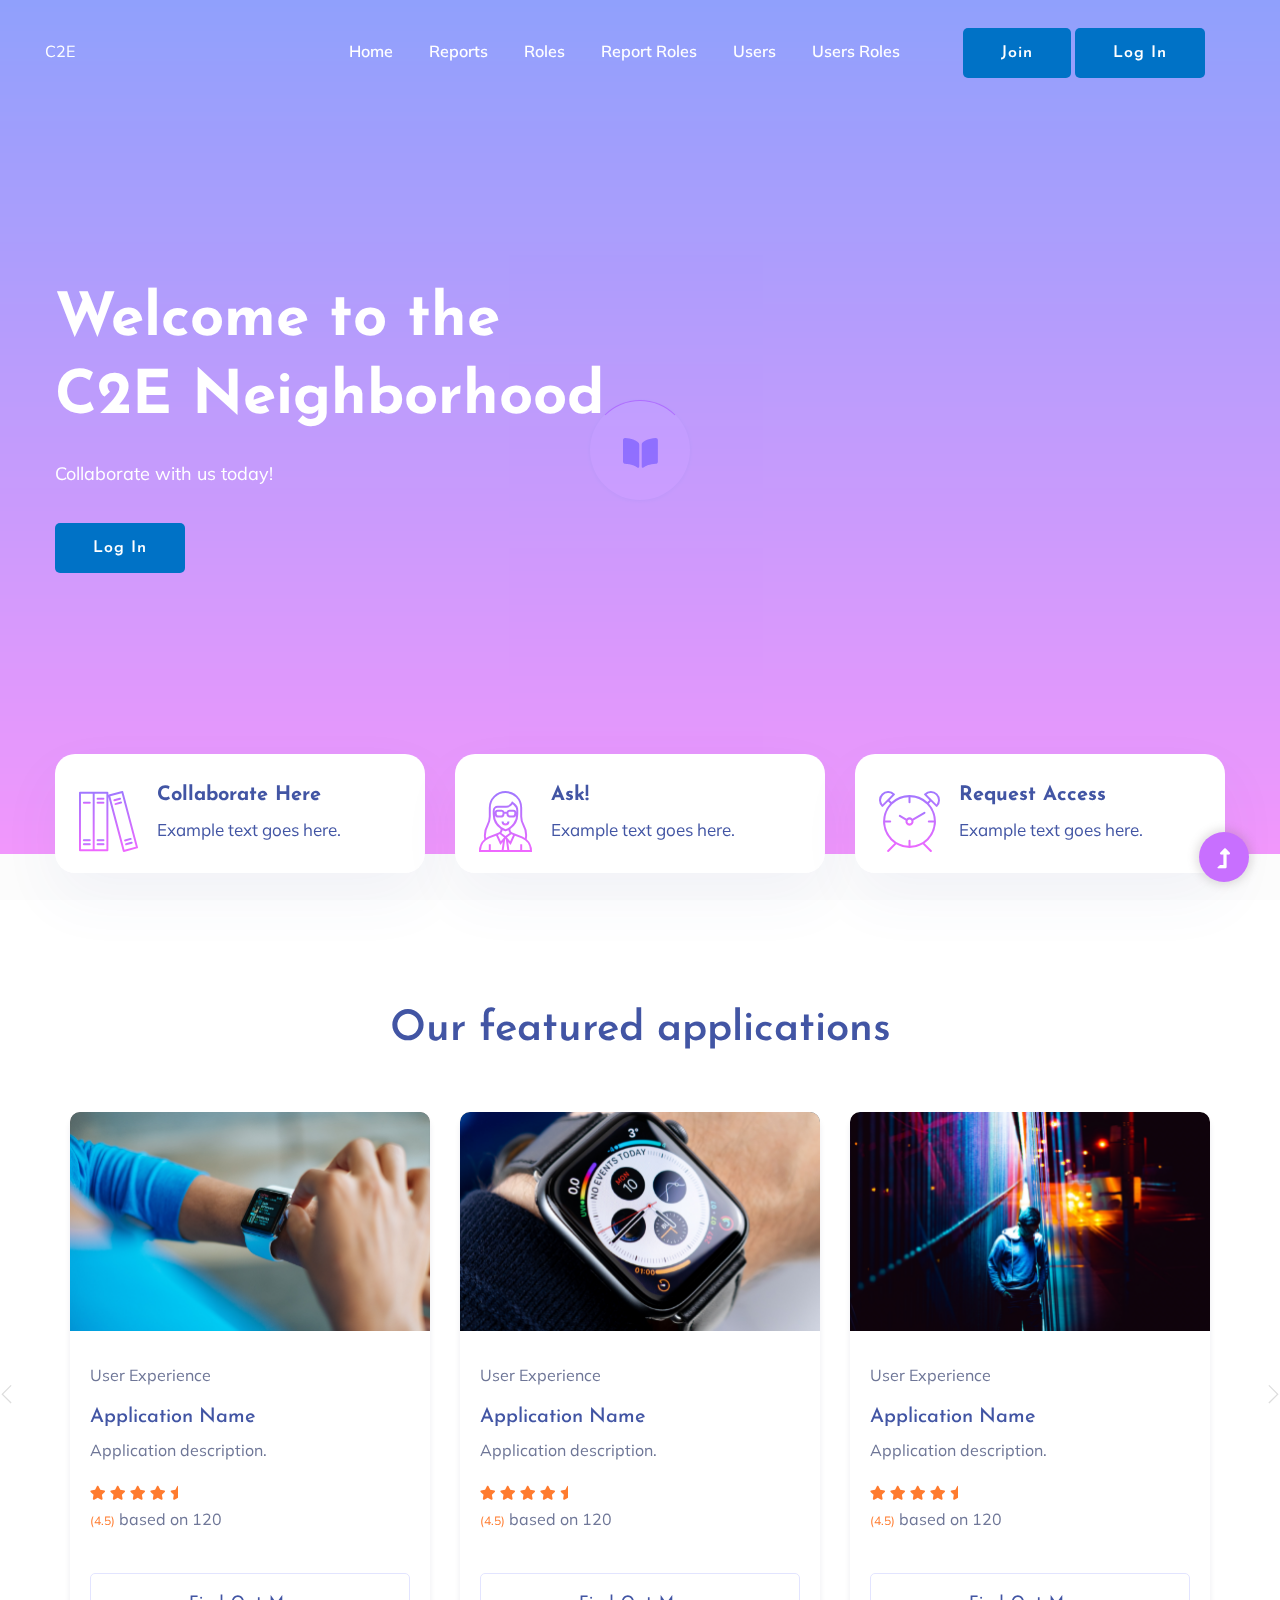
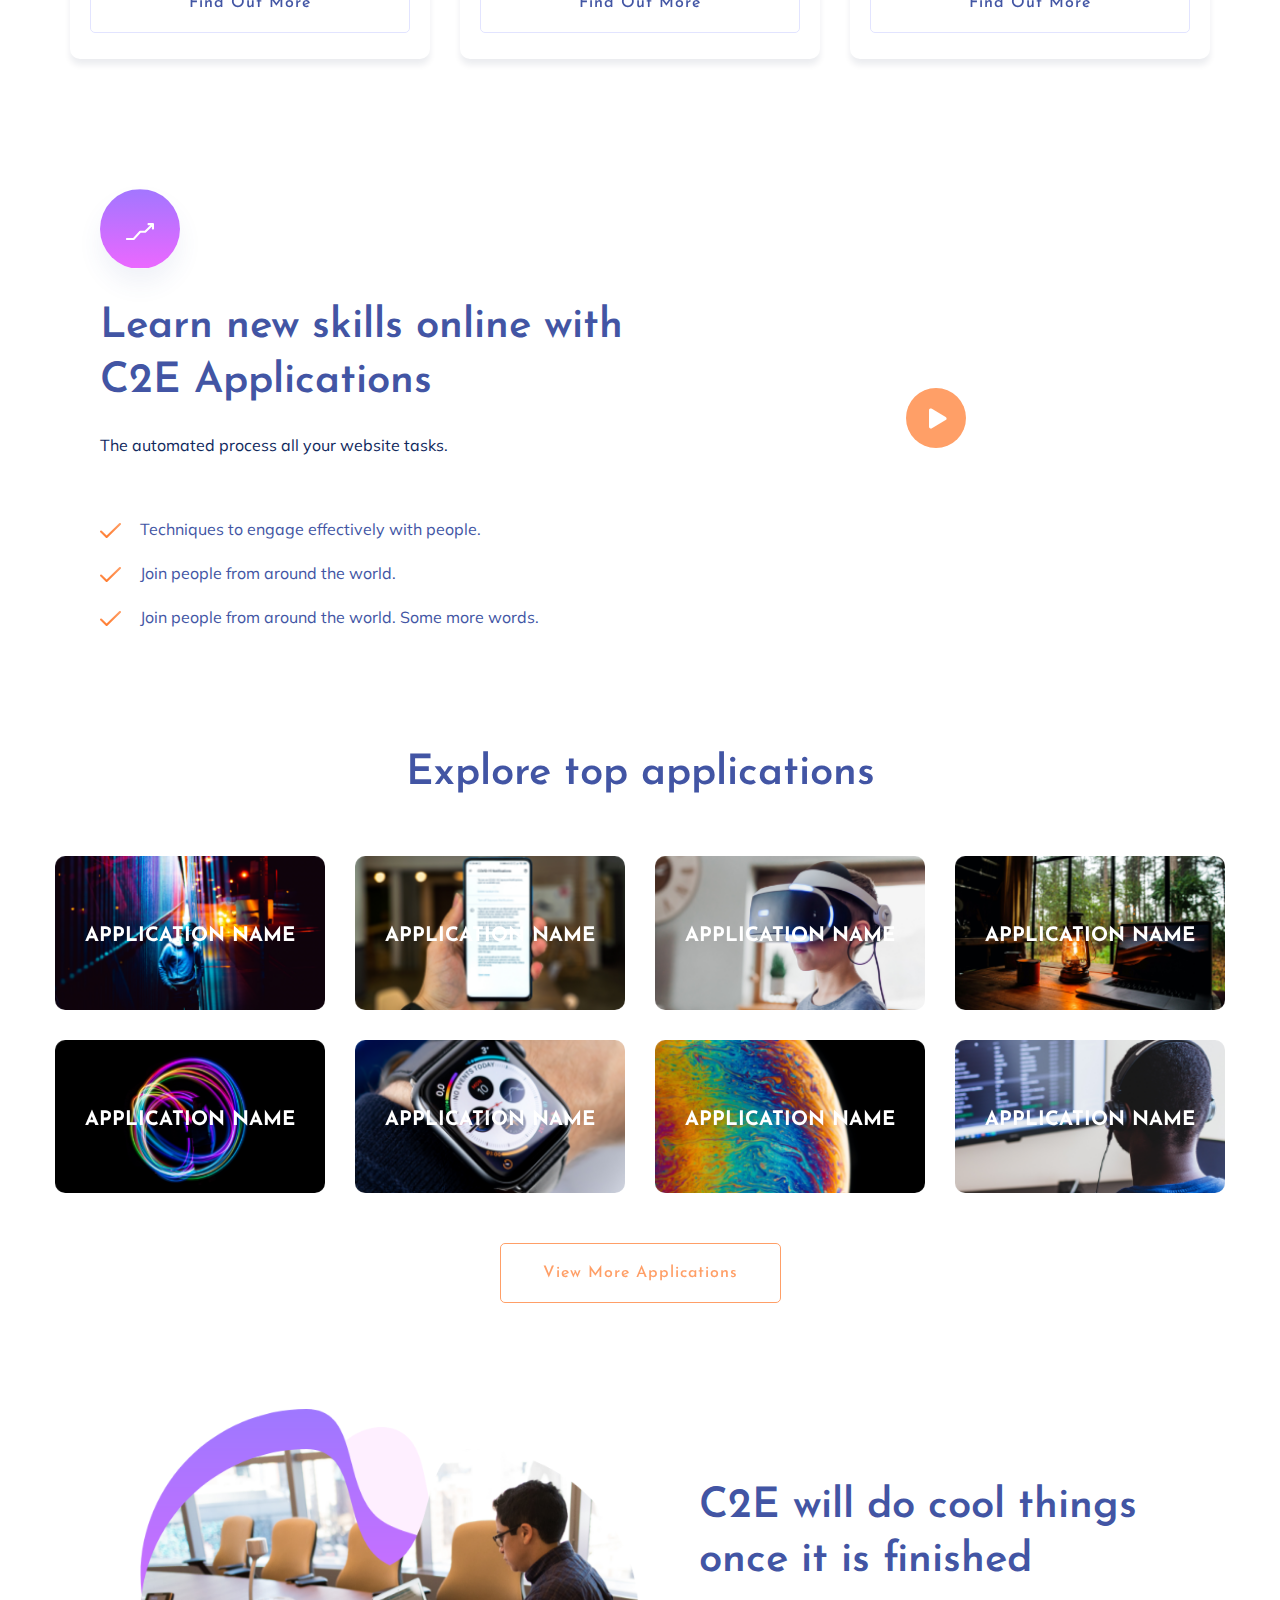
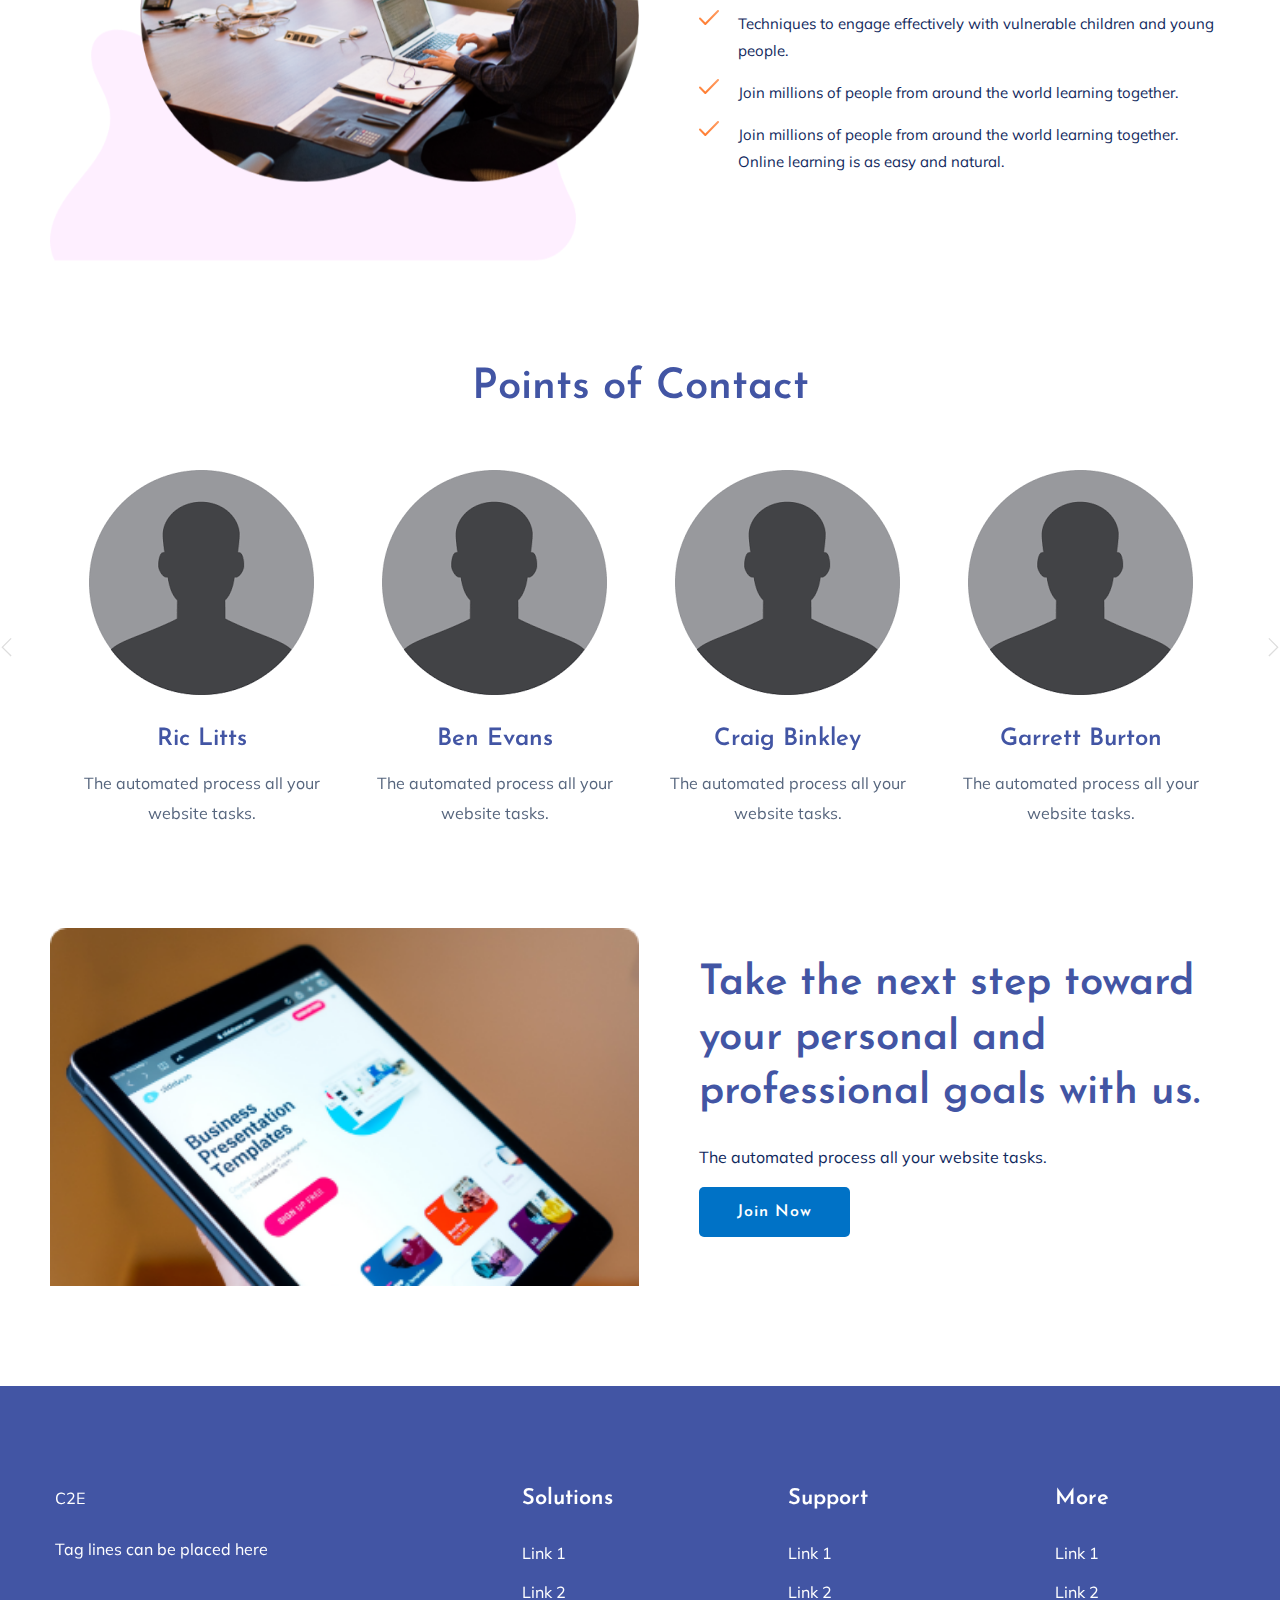
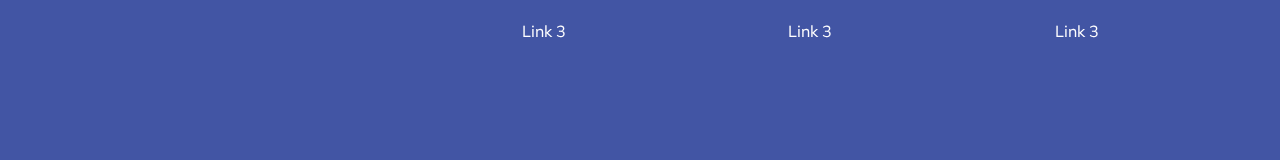
==== commit fa717464: "edited  users page" ====
--- a/index.html
+++ b/index.html
@@ -63,7 +63,7 @@
                                                 <li><a href="">Reports</a></li>
                                                 <li><a href="roles.html">Roles</a></li>
                                                 <li><a href="#">Report Roles</a></li>
-                                                <li><a href="">Users</a></li>
+                                                <li><a href="users.html">Users</a></li>
                                                  <li><a href="">Users Roles</a></li>
                                                 <!-- Button -->
                                                 <li class="button-header margin-left "><a href="register.html" class="btn">Join</a></li>
--- a/assets/css/style.css
+++ b/assets/css/style.css
@@ -305,7 +305,7 @@
     font-family: "Josefin Sans", sans-serif;
     text-transform: capitalize;
     padding: 25px 38px !important;
-    color: #fff;
+    color: #fff !important;
     cursor: pointer;
     display: inline-blockc !important;
     font-size: 16px;
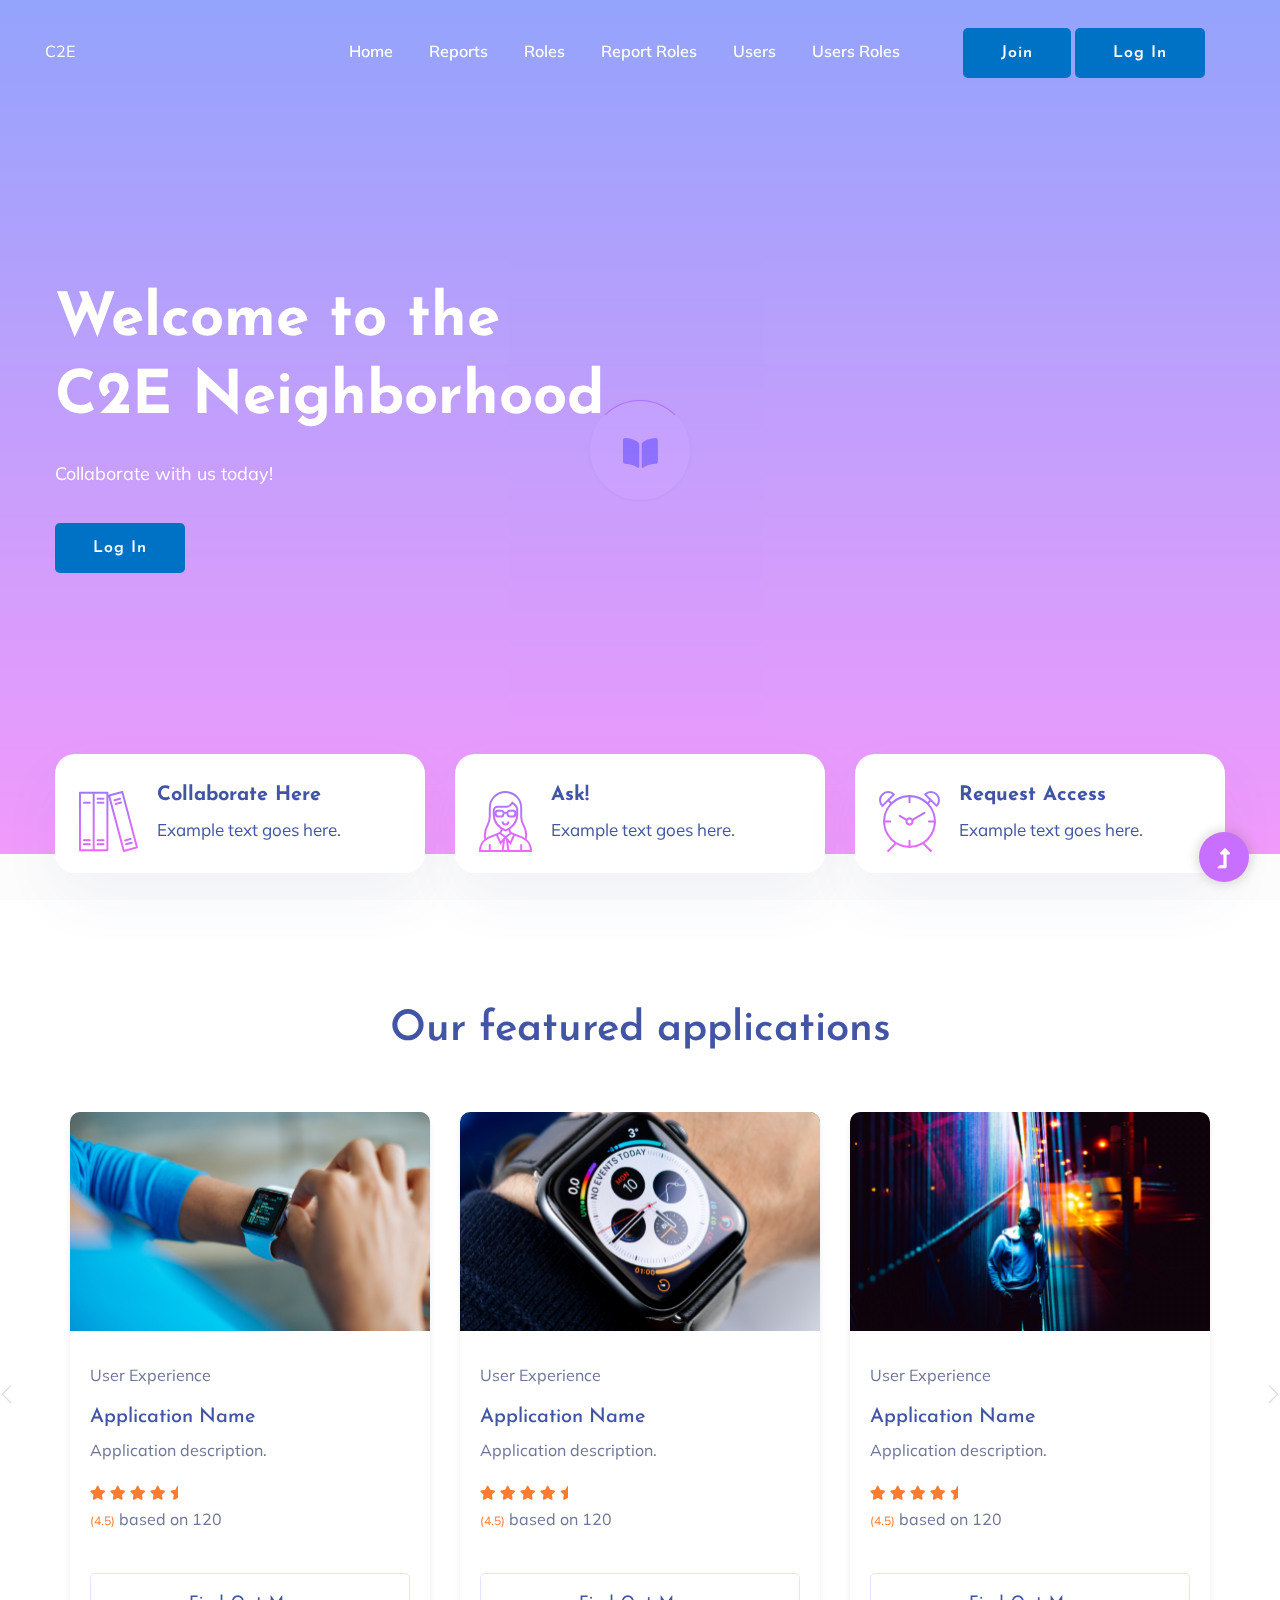
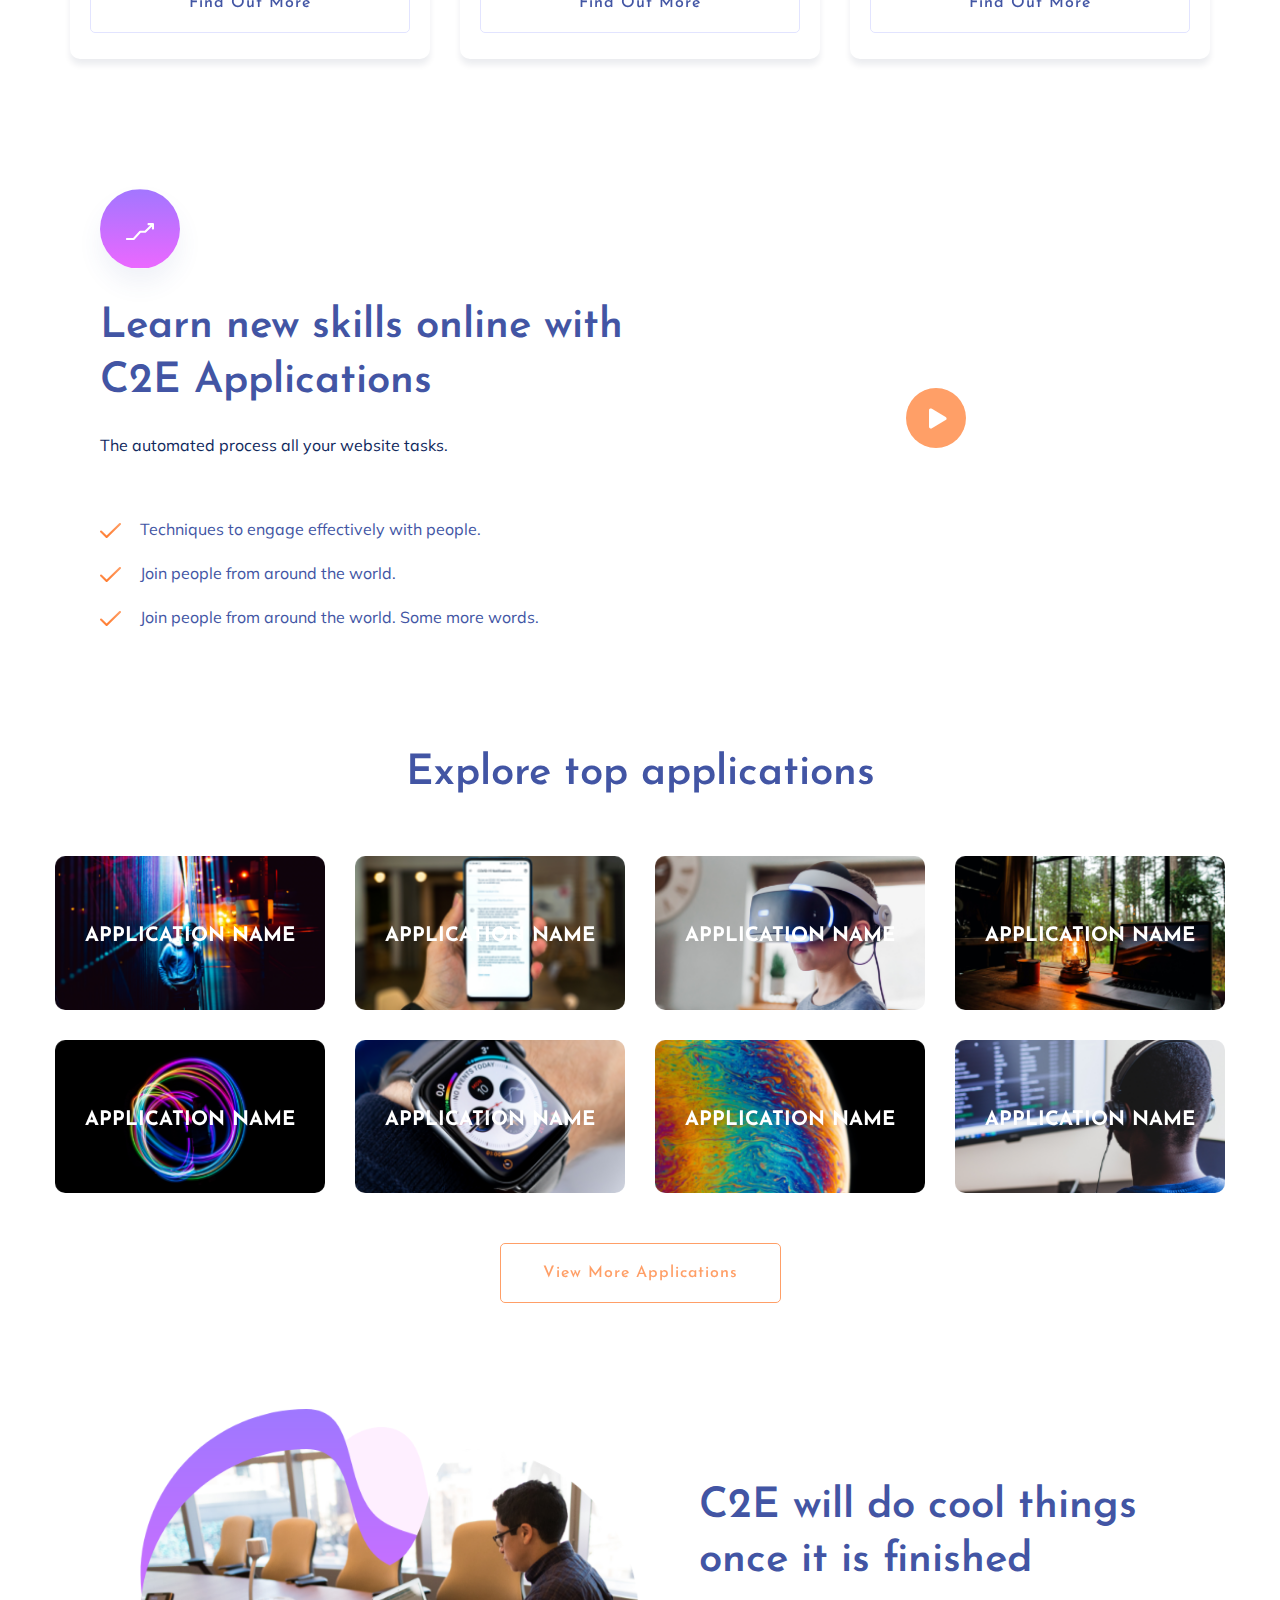
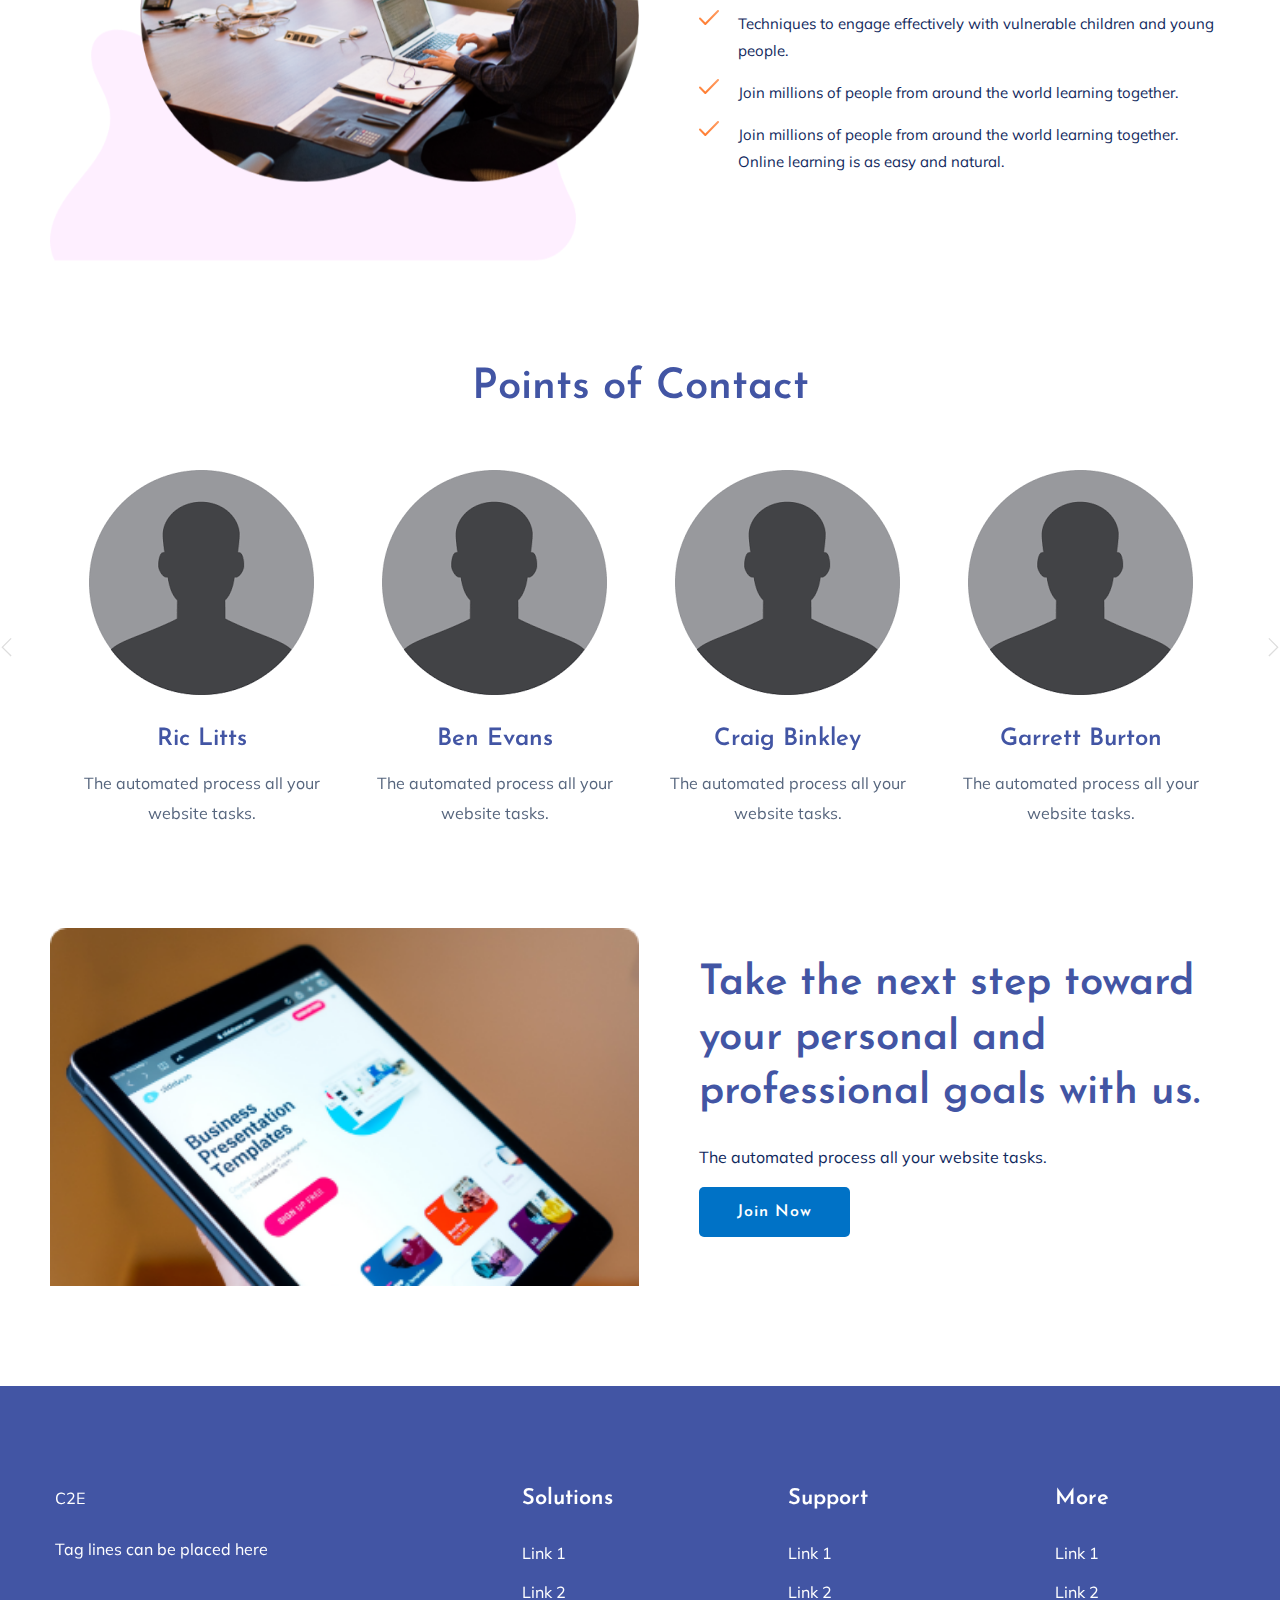
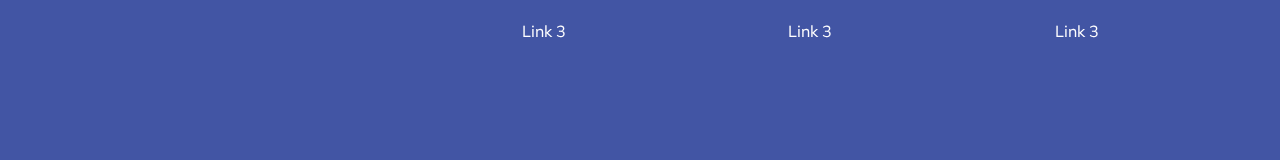
==== commit 13bc2cee: "roles.html and Navigation changes" ====
--- a/index.html
+++ b/index.html
@@ -26,7 +26,8 @@
     <link rel="stylesheet" href="assets/css/style.css">
     
 </head>
-
+<style>
+</style>
 <body>
     <!-- ? Preloader Start -->
     <div id="preloader-active">
@@ -58,16 +59,17 @@
                                     <!-- Main-menu -->
                                     <div class="main-menu d-none d-lg-block">
                                         <nav>
-                                            <ul id="navigation">                                                                                          
+                                            <ul id="navigation">
                                                 <li class="active" ><a href="index.html">Home</a></li>
-                                                <li><a href="">Reports</a></li>
+                                                <li><a href="reports.html">Reports</a></li>
                                                 <li><a href="roles.html">Roles</a></li>
                                                 <li><a href="#">Report Roles</a></li>
                                                 <li><a href="users.html">Users</a></li>
-                                                 <li><a href="">Users Roles</a></li>
+                                                <li><a href="">Users Roles</a></li>
                                                 <!-- Button -->
                                                 <li class="button-header margin-left "><a href="register.html" class="btn">Join</a></li>
                                                 <li class="button-header"><a href="login.html" class="btn">Log in</a></li>
+                                                
                                             </ul>
                                         </nav>
                                     </div>
--- a/assets/css/style.css
+++ b/assets/css/style.css
@@ -31,6 +31,10 @@
 }
 .theme-color {
     color: #c86fff;
+}
+
+#navigation .active {
+    color: #c86fff !important;
 }
 .boxed-btn {
     background: #fff;
@@ -44,7 +48,6 @@
     border: 1px solid #c86fff;
     letter-spacing: 3px;
     text-align: center;
-    color: #c86fff;
     text-transform: uppercase;
     cursor: pointer;
 }
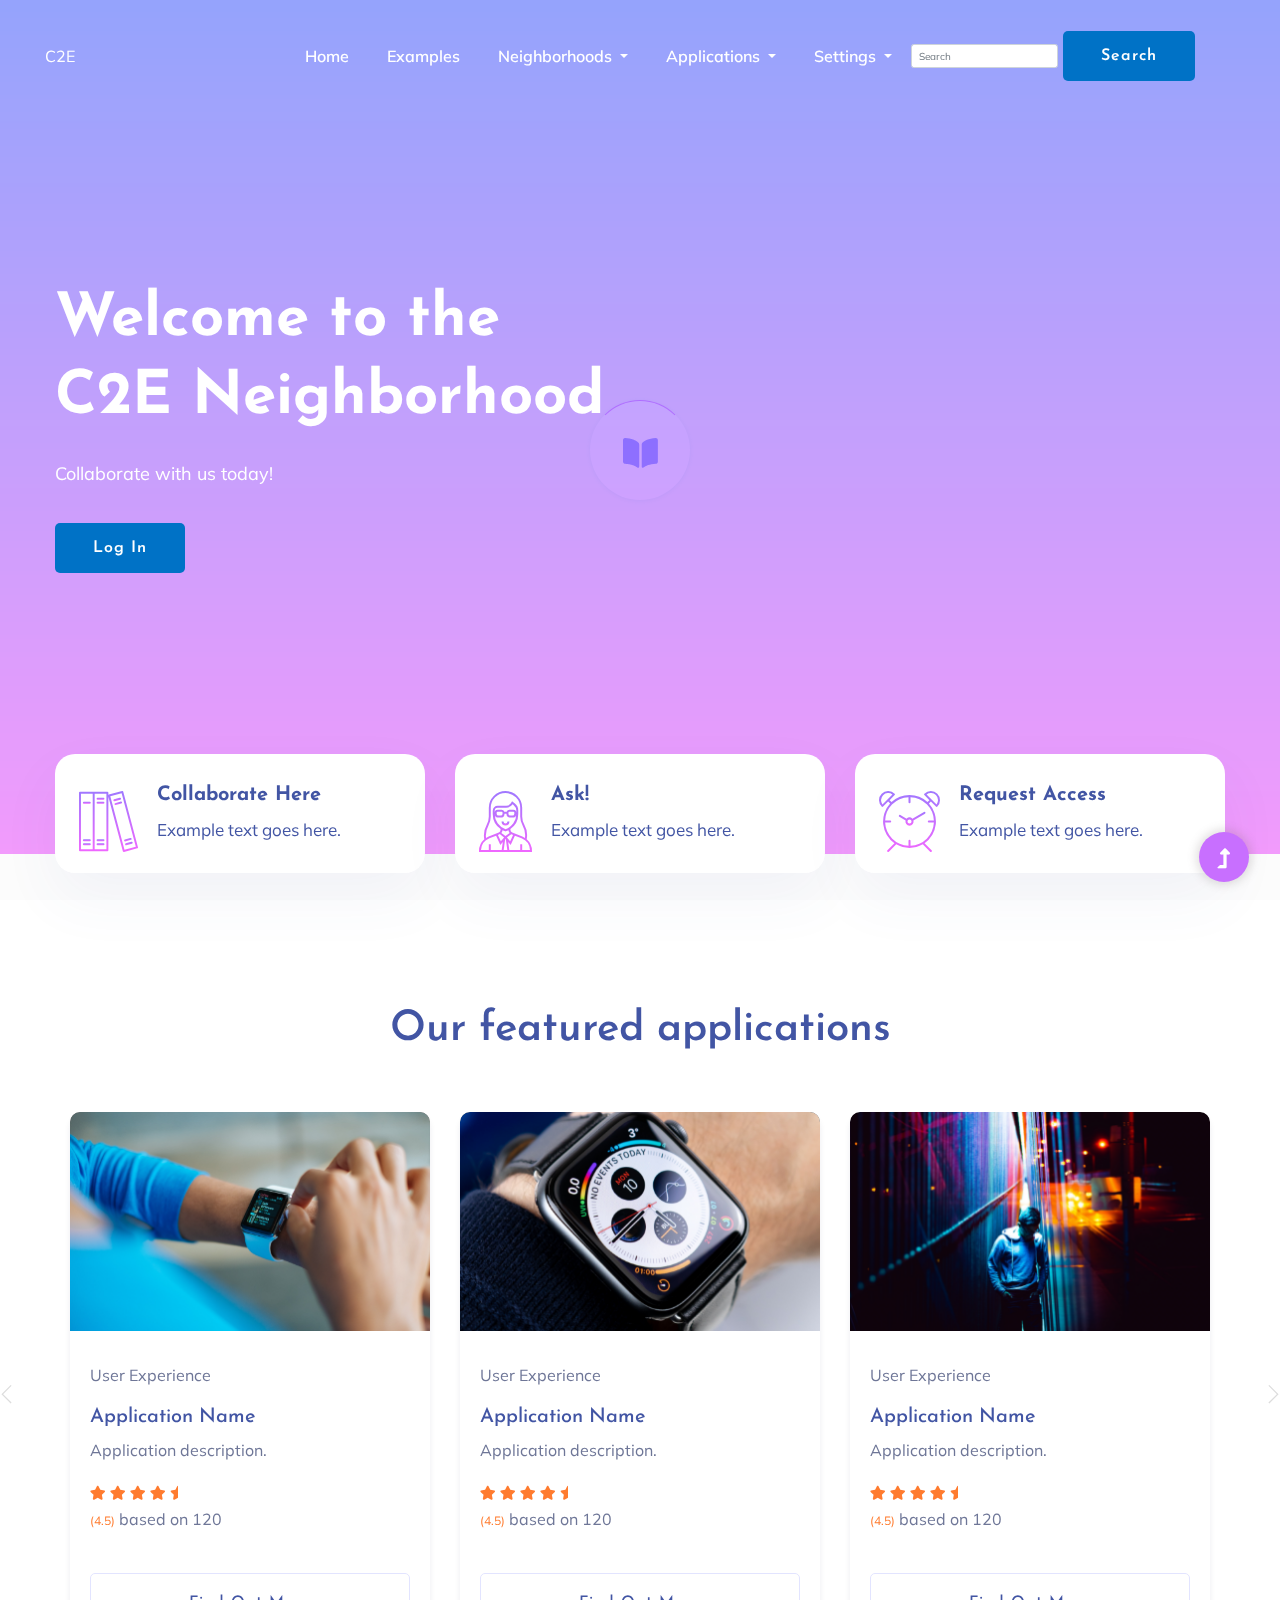
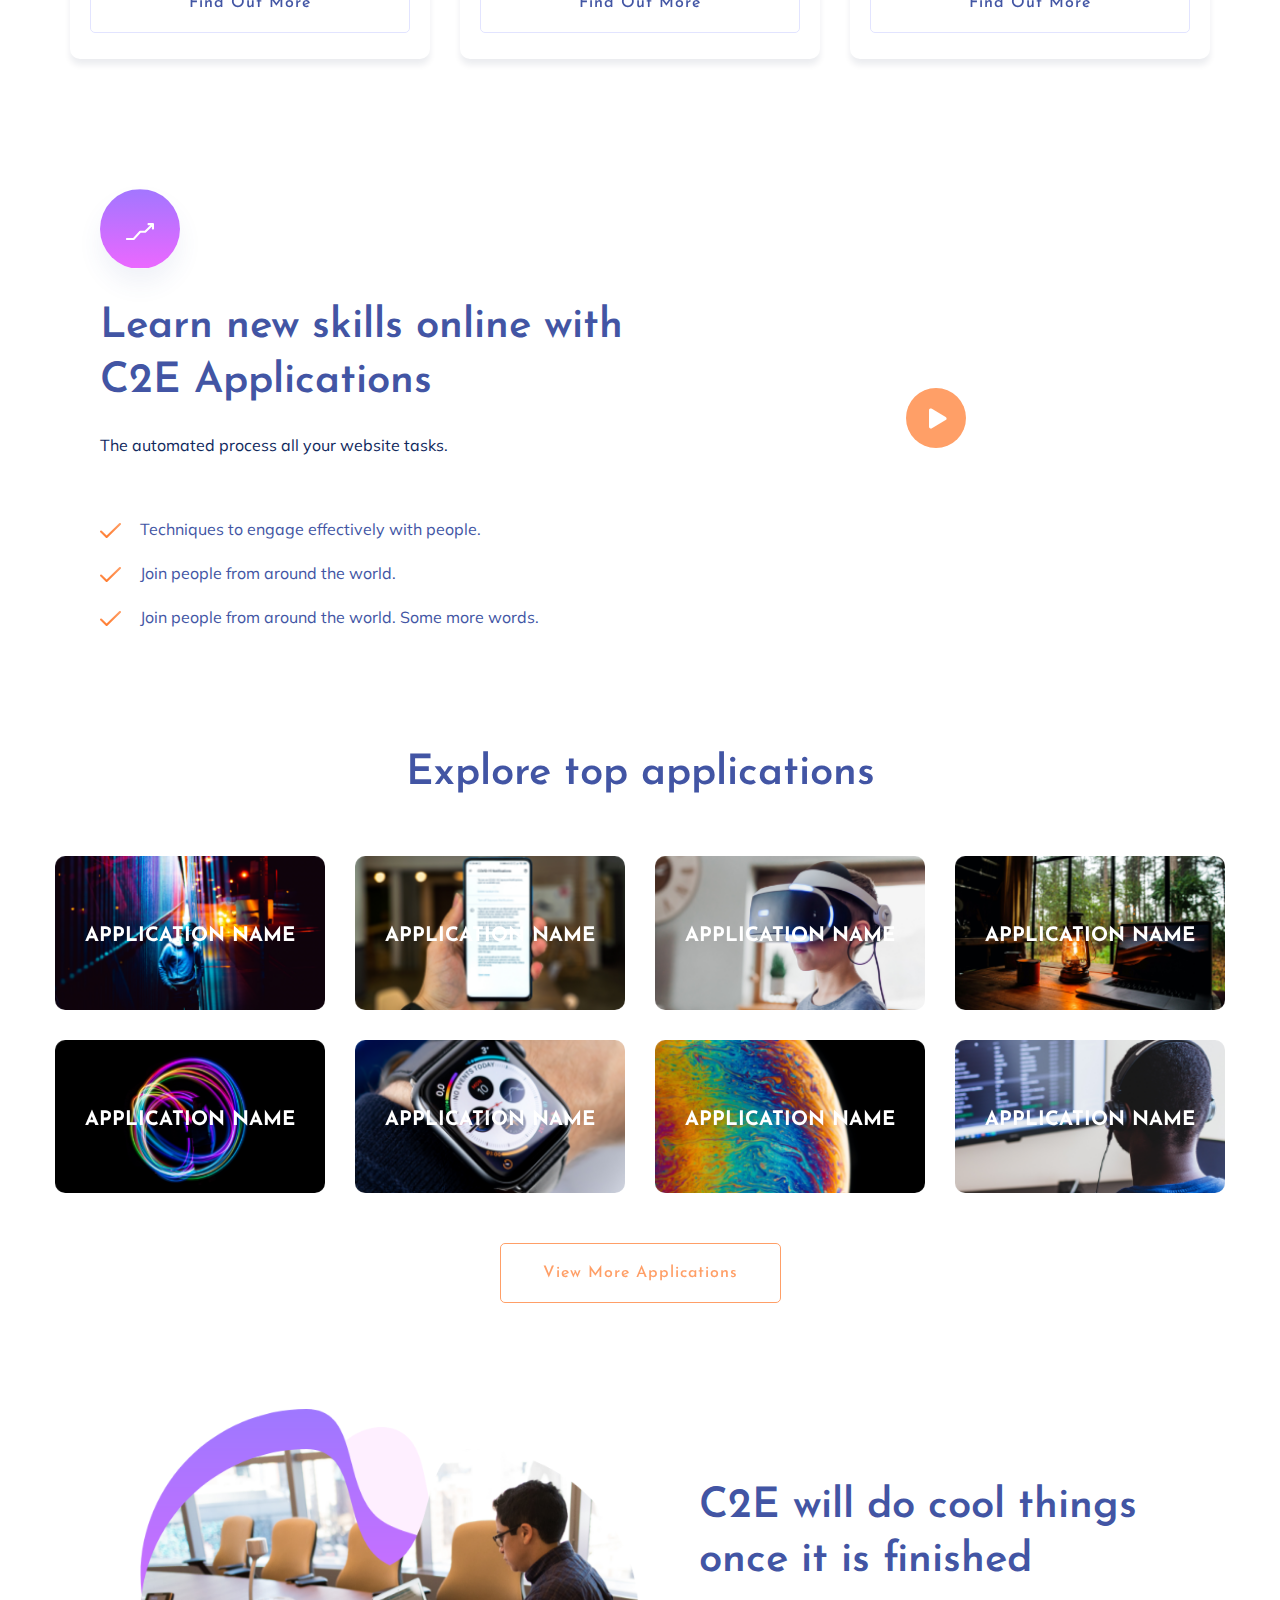
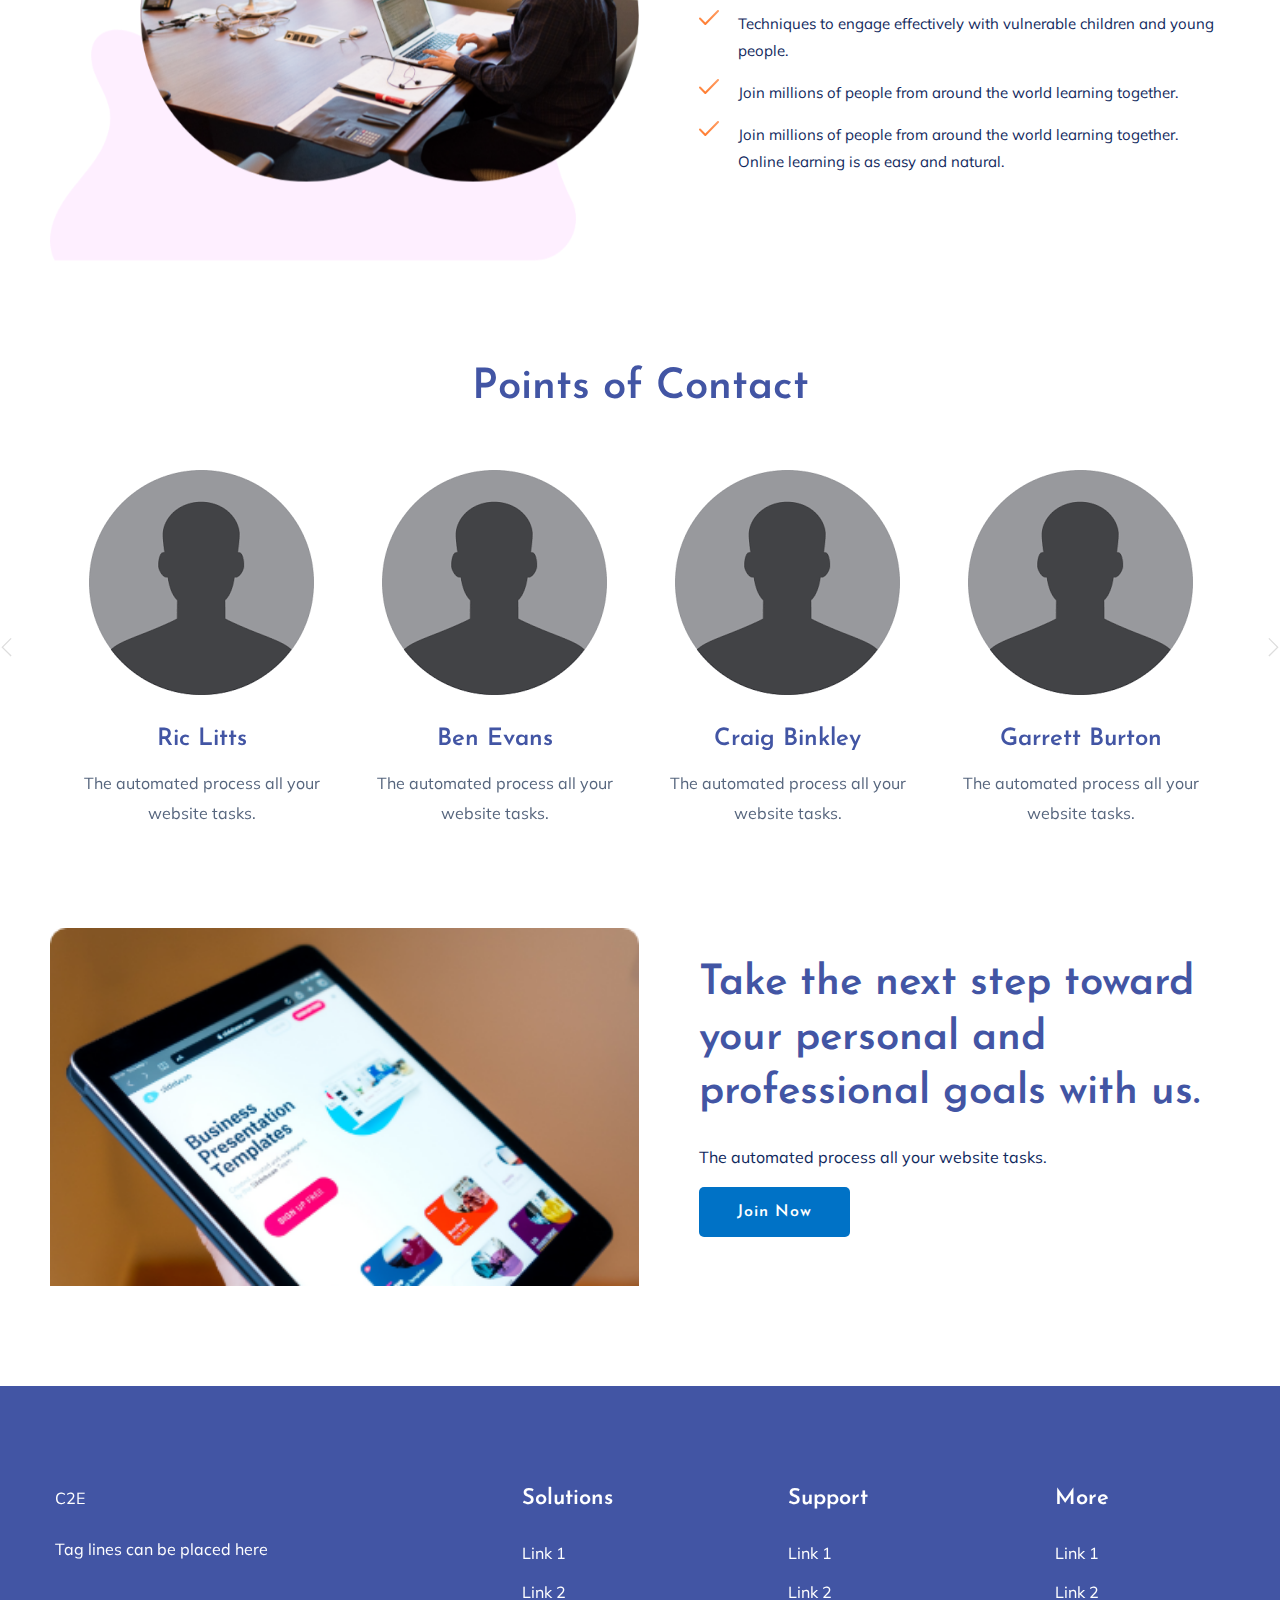
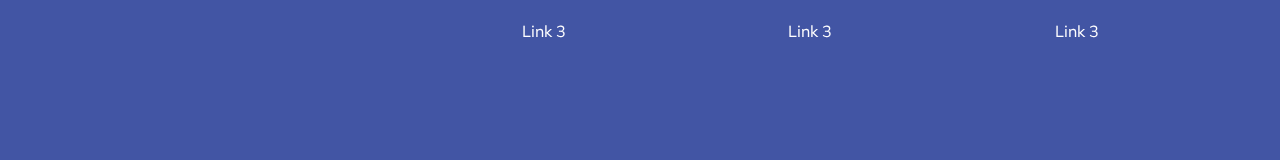
==== commit 87e24f48: "New NavBar" ====
--- a/index.html
+++ b/index.html
@@ -1,584 +1,634 @@
 <!doctype html>
 <html class="no-js" lang="zxx">
-<head>
-    <meta charset="utf-8">
-    <meta http-equiv="x-ua-compatible" content="ie=edge">
-    <title>C2E | Home</title>
-    <meta name="description" content="">
-    <meta name="viewport" content="width=device-width, initial-scale=1">
-    <link rel="manifest" href="site.webmanifest">
-<!--    <link rel="shortcut icon" type="image/x-icon" href="assets/img/favicon.ico">-->
-    <link rel="apple-touch-icon" href="apple-touch-icon.png">
-    <!-- CSS here -->
-    <link rel="stylesheet" href="assets/css/bootstrap.min.css">
-    <link rel="stylesheet" href="assets/css/owl.carousel.min.css">
-    <link rel="stylesheet" href="assets/css/slicknav.css">
-    <link rel="stylesheet" href="assets/css/flaticon.css">
-    <link rel="stylesheet" href="assets/css/progressbar_barfiller.css">
-    <link rel="stylesheet" href="assets/css/gijgo.css">
-    <link rel="stylesheet" href="assets/css/animate.min.css">
-    <link rel="stylesheet" href="assets/css/animated-headline.css">
-    <link rel="stylesheet" href="assets/css/magnific-popup.css">
-    <link rel="stylesheet" href="assets/css/fontawesome-all.min.css">
-    <link rel="stylesheet" href="assets/css/themify-icons.css">
-    <link rel="stylesheet" href="assets/css/slick.css">
-    <link rel="stylesheet" href="assets/css/nice-select.css">
-    <link rel="stylesheet" href="assets/css/style.css">
-    
-</head>
-<style>
-</style>
-<body>
-    <!-- ? Preloader Start -->
-    <div id="preloader-active">
-        <div class="preloader d-flex align-items-center justify-content-center">
-            <div class="preloader-inner position-relative">
-                <div class="preloader-circle"></div>
-                <div class="preloader-img pere-text">
-                    <img src="assets/img/logo/loder.png" alt="">
+    <head>
+        <meta charset="utf-8">
+        <meta http-equiv="x-ua-compatible" content="ie=edge">
+        <title>C2E | Home</title>
+        <meta name="description" content="">
+        <meta name="viewport" content="width=device-width, initial-scale=1">
+        <link rel="manifest" href="site.webmanifest">
+        <!--    <link rel="shortcut icon" type="image/x-icon" href="assets/img/favicon.ico">-->
+        <link rel="apple-touch-icon" href="apple-touch-icon.png">
+        <!-- CSS here -->
+        <link rel="stylesheet" href="assets/css/bootstrap.min.css">
+        <link rel="stylesheet" href="assets/css/owl.carousel.min.css">
+        <link rel="stylesheet" href="assets/css/slicknav.css">
+        <link rel="stylesheet" href="assets/css/flaticon.css">
+        <link rel="stylesheet" href="assets/css/progressbar_barfiller.css">
+        <link rel="stylesheet" href="assets/css/gijgo.css">
+        <link rel="stylesheet" href="assets/css/animate.min.css">
+        <link rel="stylesheet" href="assets/css/animated-headline.css">
+        <link rel="stylesheet" href="assets/css/magnific-popup.css">
+        <link rel="stylesheet" href="assets/css/fontawesome-all.min.css">
+        <link rel="stylesheet" href="assets/css/themify-icons.css">
+        <link rel="stylesheet" href="assets/css/slick.css">
+        <link rel="stylesheet" href="assets/css/nice-select.css">
+        <link rel="stylesheet" href="assets/css/style.css">
+
+    </head>
+    <style>
+    </style>
+    <body>
+        <!-- ? Preloader Start -->
+        <div id="preloader-active">
+            <div class="preloader d-flex align-items-center justify-content-center">
+                <div class="preloader-inner position-relative">
+                    <div class="preloader-circle"></div>
+                    <div class="preloader-img pere-text">
+                        <img src="assets/img/logo/loder.png" alt="">
+                    </div>
                 </div>
             </div>
         </div>
-    </div>
-    <!-- Preloader Start -->
-    <header>
-        <!-- Header Start -->
-        <div class="header-area header-transparent">
-            <div class="main-header ">
-                <div class="header-bottom  header-sticky">
-                    <div class="container-fluid">
-                        <div class="row align-items-center">
-                            <!-- Logo -->
-                            <div class="col-xl-2 col-lg-2">
-                                <div class="logo">
-                                    <a href="index.html">C2E</a>
-                                </div>
-                            </div>
-                            <div class="col-xl-10 col-lg-10">
-                                <div class="menu-wrapper d-flex align-items-center justify-content-end">
-                                    <!-- Main-menu -->
-                                    <div class="main-menu d-none d-lg-block">
-                                        <nav>
-                                            <ul id="navigation">
-                                                <li class="active" ><a href="index.html">Home</a></li>
-                                                <li><a href="reports.html">Reports</a></li>
-                                                <li><a href="roles.html">Roles</a></li>
-                                                <li><a href="#">Report Roles</a></li>
-                                                <li><a href="users.html">Users</a></li>
-                                                <li><a href="">Users Roles</a></li>
-                                                <!-- Button -->
-                                                <li class="button-header margin-left "><a href="register.html" class="btn">Join</a></li>
-                                                <li class="button-header"><a href="login.html" class="btn">Log in</a></li>
-                                                
-                                            </ul>
-                                        </nav>
-                                    </div>
-                                </div>
-                            </div> 
-                            <!-- Mobile Menu -->
-                            <div class="col-12">
-                                <div class="mobile_menu d-block d-lg-none"></div>
+        <!-- Preloader Start -->
+        <header>
+            <!-- Header Start -->
+            <div class="header-area header-transparent">
+                <div class="main-header ">
+                    <div class="header-bottom header-sticky">
+                        <div class="container-fluid">
+                            <div class="row align-items-center">
+                                <!-- Logo -->
+                                <div class="col-xl-2 col-lg-2">
+                                    <div class="logo">
+                                        <a href="index.html">C2E</a>
+                                    </div>
+                                </div>
+                                <div class="col-xl-10 col-lg-10">
+                                    <div class="menu-wrapper d-flex align-items-center justify-content-end">
+                                        <!-- Main-menu -->
+                                        <div class="main-menu d-none d-lg-block">
+                                            <!-- NavBar -->
+                                            <nav class="navbar navbar-expand-lg">
+                                                <button class="navbar-toggler" type="button" data-toggle="collapse" data-target="#navbarSupportedContent" aria-controls="navbarSupportedContent" aria-expanded="false" aria-label="Toggle navigation">
+                                                    <span class="navbar-toggler-icon"></span>
+                                                </button>
+
+                                                <div class="collapse navbar-collapse" id="navbarSupportedContent">
+                                                    <ul class="navbar-nav mr-auto" id="navigation">
+                                                        
+                                                        <!-- Home -->
+                                                        <li class="nav-item active">
+                                                            <a class="nav-link" href="#">Home <span class="sr-only">(current)</span></a>
+                                                        </li>
+                                                         <li class="nav-item">
+                                                            <a class="nav-link" href="#">Examples</a>
+                                                        </li>
+                                                        
+                                                        <!-- Neighborhoods -->
+                                                        <li class="nav-item dropdown">
+                                                            <a class="nav-link dropdown-toggle" href="#" id="navbarDropdown" role="button" data-toggle="dropdown" aria-haspopup="true" aria-expanded="false">
+                                                                Neighborhoods
+                                                            </a>
+                                                            <div class="dropdown-menu bg-dark" aria-labelledby="navbarDropdown">
+                                                                <a class="dropdown-item" href="#">1</a>
+                                                                <a class="dropdown-item" href="#">2</a>
+                                                                <a class="dropdown-item" href="#">3</a>
+                                                                <a class="dropdown-item" href="#">4</a>
+                                                            </div>
+                                                        </li>
+                                                        
+                                                        <!-- Applications -->
+                                                        <li class="nav-item dropdown">
+                                                            <a class="nav-link dropdown-toggle" href="#" id="navbarDropdown" role="button" data-toggle="dropdown" aria-haspopup="true" aria-expanded="false">
+                                                                Applications
+                                                            </a>
+                                                            <div class="dropdown-menu bg-dark" aria-labelledby="navbarDropdown">
+                                                                <a class="dropdown-item" href="#">1</a>
+                                                                <a class="dropdown-item" href="#">2</a>
+                                                                <a class="dropdown-item" href="#">3</a>
+                                                                <a class="dropdown-item" href="#">4</a>
+                                                            </div>
+                                                        </li>
+                                                        
+                                                        <!-- Settings -->
+                                                        <li class="nav-item dropdown">
+                                                            <a class="nav-link dropdown-toggle" href="#" id="navbarDropdown" role="button" data-toggle="dropdown" aria-haspopup="true" aria-expanded="false">
+                                                                Settings
+                                                            </a>
+                                                            <div class="dropdown-menu bg-dark" aria-labelledby="navbarDropdown">
+                                                                <a class="dropdown-item" href="reports.html">Reports</a>
+                                                                  <a class="dropdown-item" href="roles.html">Roles</a>
+                                                                  <a class="dropdown-item" href="">Report Roles</a>
+                                                                  <a class="dropdown-item" href="users.html">Users</a>
+                                                                  <a class="dropdown-item" href="">Users Roles</a>
+                                                            </div>
+                                                        </li>
+                                                        
+                                                    </ul>
+                                                    <form class="form-inline my-2 my-lg-0">
+                                                        <input class="form-control mr-sm-2" type="search" placeholder="Search" aria-label="Search">
+                                                        <button class="btn btn-outline-success my-2 my-sm-0" type="submit">Search</button>
+                                                    </form>
+                                                </div>
+                                            </nav>
+                                        </div>
+                                    </div>
+                                </div> 
+                                <!-- Mobile Menu -->
+                                <div class="col-12">
+                                    <div class="mobile_menu d-block d-lg-none"></div>
+                                </div>
                             </div>
                         </div>
                     </div>
                 </div>
             </div>
-        </div>
-        <!-- Header End -->
-    </header>
-    <main>
-        <!--? slider Area Start-->
-        <section class="slider-area ">
-            <div class="slider-active">
-                <!-- Single Slider -->
-                <div class="single-slider slider-height d-flex align-items-center">
-                    <div class="container">
-                        <div class="row">
-                            <div class="col-xl-6 col-lg-7 col-md-12">
-                                <div class="hero__caption">
-                                    <h1 data-animation="fadeInLeft" data-delay="0.2s">Welcome to the<br> C2E Neighborhood</h1>
-                                    <p data-animation="fadeInLeft" data-delay="0.4s">Collaborate with us today!</p>
-                                    <a href="login.html" class="btn hero-btn" data-animation="fadeInLeft" data-delay="0.7s">Log In</a>
-                                </div>
-                            </div>
-                        </div>
-                    </div>          
+            <!-- Header End -->
+        </header>
+        <main>
+            <!--? slider Area Start-->
+            <section class="slider-area ">
+                <div class="slider-active">
+                    <!-- Single Slider -->
+                    <div class="single-slider slider-height d-flex align-items-center">
+                        <div class="container">
+                            <div class="row">
+                                <div class="col-xl-6 col-lg-7 col-md-12">
+                                    <div class="hero__caption">
+                                        <h1 data-animation="fadeInLeft" data-delay="0.2s">Welcome to the<br> C2E Neighborhood</h1>
+                                        <p data-animation="fadeInLeft" data-delay="0.4s">Collaborate with us today!</p>
+                                        <a href="login.html" class="btn hero-btn" data-animation="fadeInLeft" data-delay="0.7s">Log In</a>
+                                    </div>
+                                </div>
+                            </div>
+                        </div>          
+                    </div>
+                </div>
+            </section>
+            <!-- ? services-area -->
+            <div class="services-area">
+                <div class="container">
+                    <div class="row justify-content-sm-center">
+                        <div class="col-lg-4 col-md-6 col-sm-8">
+                            <div class="single-services mb-30">
+                                <div class="features-icon">
+                                    <img src="assets/img/icon/icon1.svg" alt="">
+                                </div>
+                                <div class="features-caption">
+                                    <h3>Collaborate Here</h3>
+                                    <p>Example text goes here.</p>
+                                </div>
+                            </div>
+                        </div>
+                        <div class="col-lg-4 col-md-6 col-sm-8">
+                            <div class="single-services mb-30">
+                                <div class="features-icon">
+                                    <img src="assets/img/icon/icon2.svg" alt="">
+                                </div>
+                                <div class="features-caption">
+                                    <h3>Ask!</h3>
+                                    <p>Example text goes here.</p>
+                                </div>
+                            </div>
+                        </div>
+                        <div class="col-lg-4 col-md-6 col-sm-8">
+                            <div class="single-services mb-30">
+                                <div class="features-icon">
+                                    <img src="assets/img/icon/icon3.svg" alt="">
+                                </div>
+                                <div class="features-caption">
+                                    <h3>Request Access</h3>
+                                    <p>Example text goes here.</p>
+                                </div>
+                            </div>
+                        </div>
+                    </div>
                 </div>
             </div>
-        </section>
-        <!-- ? services-area -->
-        <div class="services-area">
-            <div class="container">
-                <div class="row justify-content-sm-center">
-                    <div class="col-lg-4 col-md-6 col-sm-8">
-                        <div class="single-services mb-30">
+            <!-- Courses area start -->
+            <div class="courses-area section-padding40 fix">
+                <div class="container">
+                    <div class="row justify-content-center">
+                        <div class="col-xl-7 col-lg-8">
+                            <div class="section-tittle text-center mb-55">
+                                <h2>Our featured applications</h2>
+                            </div>
+                        </div>
+                    </div>
+                    <div class="courses-actives">
+                        <!-- Single -->
+                        <div class="properties pb-20">
+                            <div class="properties__card">
+                                <div class="properties__img overlay1">
+                                    <a href="#"><img src="assets/img/gallery/featured1.png" alt=""></a>
+                                </div>
+                                <div class="properties__caption">
+                                    <p>User Experience</p>
+                                    <h3><a href="#">Application Name</a></h3>
+                                    <p>Application description.</p>
+                                    <div class="properties__footer d-flex justify-content-between align-items-center">
+                                        <div class="restaurant-name">
+                                            <div class="rating">
+                                                <i class="fas fa-star"></i>
+                                                <i class="fas fa-star"></i>
+                                                <i class="fas fa-star"></i>
+                                                <i class="fas fa-star"></i>
+                                                <i class="fas fa-star-half"></i>
+                                            </div>
+                                            <p><span>(4.5)</span> based on 120</p>
+                                        </div>
+                                    </div>
+                                    <a href="#" class="border-btn border-btn2">Find out more</a>
+                                </div>
+
+                            </div>
+                        </div>
+                        <!-- Single -->
+                        <!-- Single -->
+                        <div class="properties pb-20">
+                            <div class="properties__card">
+                                <div class="properties__img overlay1">
+                                    <a href="#"><img src="assets/img/gallery/featured2.png" alt=""></a>
+                                </div>
+                                <div class="properties__caption">
+                                    <p>User Experience</p>
+                                    <h3><a href="#">Application Name</a></h3>
+                                    <p>Application description.
+                                    </p>
+                                    <div class="properties__footer d-flex justify-content-between align-items-center">
+                                        <div class="restaurant-name">
+                                            <div class="rating">
+                                                <i class="fas fa-star"></i>
+                                                <i class="fas fa-star"></i>
+                                                <i class="fas fa-star"></i>
+                                                <i class="fas fa-star"></i>
+                                                <i class="fas fa-star-half"></i>
+                                            </div>
+                                            <p><span>(4.5)</span> based on 120</p>
+                                        </div>
+                                    </div>
+                                    <a href="#" class="border-btn border-btn2">Find out more</a>
+                                </div>
+                            </div>
+                        </div>
+                        <!-- Single -->
+                        <!-- Single -->
+                        <div class="properties pb-20">
+                            <div class="properties__card">
+                                <div class="properties__img overlay1">
+                                    <a href="#"><img src="assets/img/gallery/featured3.png" alt=""></a>
+                                </div>
+                                <div class="properties__caption">
+                                    <p>User Experience</p>
+                                    <h3><a href="#">Application Name</a></h3>
+                                    <p>Application description.
+                                    </p>
+                                    <div class="properties__footer d-flex justify-content-between align-items-center">
+                                        <div class="restaurant-name">
+                                            <div class="rating">
+                                                <i class="fas fa-star"></i>
+                                                <i class="fas fa-star"></i>
+                                                <i class="fas fa-star"></i>
+                                                <i class="fas fa-star"></i>
+                                                <i class="fas fa-star-half"></i>
+                                            </div>
+                                            <p><span>(4.5)</span> based on 120</p>
+                                        </div>
+                                    </div>
+                                    <a href="#" class="border-btn border-btn2">Find out more</a>
+                                </div>
+
+                            </div>
+                        </div>
+                        <!-- Single -->
+                        <!-- Single -->
+                        <div class="properties pb-20">
+                            <div class="properties__card">
+                                <div class="properties__img overlay1">
+                                    <a href="#"><img src="assets/img/gallery/featured4.png" alt=""></a>
+                                </div>
+                                <div class="properties__caption">
+                                    <p>User Experience</p>
+                                    <h3><a href="#">Application Name</a></h3>
+                                    <p>Application description.
+                                    </p>
+                                    <div class="properties__footer d-flex justify-content-between align-items-center">
+                                        <div class="restaurant-name">
+                                            <div class="rating">
+                                                <i class="fas fa-star"></i>
+                                                <i class="fas fa-star"></i>
+                                                <i class="fas fa-star"></i>
+                                                <i class="fas fa-star"></i>
+                                                <i class="fas fa-star-half"></i>
+                                            </div>
+                                            <p><span>(4.5)</span> based on 120</p>
+                                        </div>
+                                    </div>
+                                    <a href="#" class="border-btn border-btn2">Find out more</a>
+                                </div>
+
+                            </div>
+                        </div>
+                        <!-- Single -->
+                    </div>
+                </div>
+            </div>
+            <!-- Courses area End -->
+            <!--? About Area-1 Start -->
+            <section class="about-area1 fix pt-10">
+                <div class="support-wrapper align-items-center">
+                    <div class="left-content1">
+                        <div class="about-icon">
+                            <img src="assets/img/icon/about.svg" alt="">
+                        </div>
+                        <!-- section tittle -->
+                        <div class="section-tittle section-tittle2 mb-55">
+                            <div class="front-text">
+                                <h2 class="">Learn new skills online with C2E Applications</h2>
+                                <p>The automated process all your website tasks.</p>
+                            </div>
+                        </div>
+                        <div class="single-features">
                             <div class="features-icon">
-                                <img src="assets/img/icon/icon1.svg" alt="">
+                                <img src="assets/img/icon/right-icon.svg" alt="">
                             </div>
                             <div class="features-caption">
-                                <h3>Collaborate Here</h3>
-                                <p>Example text goes here.</p>
-                            </div>
-                        </div>
-                    </div>
-                    <div class="col-lg-4 col-md-6 col-sm-8">
-                        <div class="single-services mb-30">
+                                <p>Techniques to engage effectively with people.</p>
+                            </div>
+                        </div>
+                        <div class="single-features">
                             <div class="features-icon">
-                                <img src="assets/img/icon/icon2.svg" alt="">
+                                <img src="assets/img/icon/right-icon.svg" alt="">
                             </div>
                             <div class="features-caption">
-                                <h3>Ask!</h3>
-                                <p>Example text goes here.</p>
-                            </div>
-                        </div>
-                    </div>
-                    <div class="col-lg-4 col-md-6 col-sm-8">
-                        <div class="single-services mb-30">
+                                <p>Join people from around the world.</p>
+                            </div>
+                        </div>
+
+                        <div class="single-features">
                             <div class="features-icon">
-                                <img src="assets/img/icon/icon3.svg" alt="">
+                                <img src="assets/img/icon/right-icon.svg" alt="">
                             </div>
                             <div class="features-caption">
-                                <h3>Request Access</h3>
-                                <p>Example text goes here.</p>
+                                <p>Join people from around the world. Some more words.</p>
+                            </div>
+                        </div>
+                    </div>
+                    <div class="right-content1">
+                        <!-- img -->
+                        <div class="right-img">
+                            <img src="assets/img/gallery/about.png" alt="">
+
+                            <div class="video-icon" >
+                                <a class="popup-video btn-icon" href="https://www.youtube.com/watch?v=up68UAfH0d0"><i class="fas fa-play"></i></a>
+                            </div>
+                        </div>
+                    </div>
+                </div>
+            </section>
+            <!-- About Area End -->
+            <!--? top subjects Area Start -->
+            <div class="topic-area section-padding40">
+                <div class="container">
+                    <div class="row justify-content-center">
+                        <div class="col-xl-7 col-lg-8">
+                            <div class="section-tittle text-center mb-55">
+                                <h2>Explore top applications</h2>
+                            </div>
+                        </div>
+                    </div>
+                    <div class="row">
+                        <div class="col-lg-3 col-md-4 col-sm-6">
+                            <div class="single-topic text-center mb-30">
+                                <div class="topic-img">
+                                    <img src="assets/img/gallery/topic2.png" alt="">
+                                    <div class="topic-content-box">
+                                        <div class="topic-content">
+                                            <h3><a href="#">Application Name</a></h3>
+                                        </div>
+                                    </div>
+                                </div>
+                            </div>
+                        </div>
+                        <div class="col-lg-3 col-md-4 col-sm-6">
+                            <div class="single-topic text-center mb-30">
+                                <div class="topic-img">
+                                    <img src="assets/img/gallery/topic3.png" alt="">
+                                    <div class="topic-content-box">
+                                        <div class="topic-content">
+                                            <h3><a href="#">Application Name</a></h3>
+                                        </div>
+                                    </div>
+                                </div>
+                            </div>
+                        </div>
+                        <div class="col-lg-3 col-md-4 col-sm-6">
+                            <div class="single-topic text-center mb-30">
+                                <div class="topic-img">
+                                    <img src="assets/img/gallery/topic4.png" alt="">
+                                    <div class="topic-content-box">
+                                        <div class="topic-content">
+                                            <h3><a href="#">Application Name</a></h3>
+                                        </div>
+                                    </div>
+                                </div>
+                            </div>
+                        </div>
+                        <div class="col-lg-3 col-md-4 col-sm-6">
+                            <div class="single-topic text-center mb-30">
+                                <div class="topic-img">
+                                    <img src="assets/img/gallery/topic5.png" alt="">
+                                    <div class="topic-content-box">
+                                        <div class="topic-content">
+                                            <h3><a href="#">Application Name</a></h3>
+                                        </div>
+                                    </div>
+                                </div>
+                            </div>
+                        </div>
+                        <div class="col-lg-3 col-md-4 col-sm-6">
+                            <div class="single-topic text-center mb-30">
+                                <div class="topic-img">
+                                    <img src="assets/img/gallery/topic6.png" alt="">
+                                    <div class="topic-content-box">
+                                        <div class="topic-content">
+                                            <h3><a href="#">Application Name</a></h3>
+                                        </div>
+                                    </div>
+                                </div>
+                            </div>
+                        </div>
+                        <div class="col-lg-3 col-md-4 col-sm-6">
+                            <div class="single-topic text-center mb-30">
+                                <div class="topic-img">
+                                    <img src="assets/img/gallery/topic7.png" alt="">
+                                    <div class="topic-content-box">
+                                        <div class="topic-content">
+                                            <h3><a href="#">Application Name</a></h3>
+                                        </div>
+                                    </div>
+                                </div>
+                            </div>
+                        </div>
+                        <div class="col-lg-3 col-md-4 col-sm-6">
+                            <div class="single-topic text-center mb-30">
+                                <div class="topic-img">
+                                    <img src="assets/img/gallery/topic8.png" alt="">
+                                    <div class="topic-content-box">
+                                        <div class="topic-content">
+                                            <h3><a href="#">Application Name</a></h3>
+                                        </div>
+                                    </div>
+                                </div>
+                            </div>
+                        </div>
+                        <div class="col-lg-3 col-md-4 col-sm-6">
+                            <div class="single-topic text-center mb-30">
+                                <div class="topic-img">
+                                    <img src="assets/img/gallery/topic1.png" alt="">
+                                    <div class="topic-content-box">
+                                        <div class="topic-content">
+                                            <h3><a href="#">Application Name</a></h3>
+                                        </div>
+                                    </div>
+                                </div>
+                            </div>
+                        </div>
+                    </div>
+                    <div class="row justify-content-center">
+                        <div class="col-xl-12">
+                            <div class="section-tittle text-center mt-20">
+                                <a href="" class="border-btn">View More Applications</a>
                             </div>
                         </div>
                     </div>
                 </div>
             </div>
-        </div>
-        <!-- Courses area start -->
-        <div class="courses-area section-padding40 fix">
-            <div class="container">
-                <div class="row justify-content-center">
-                    <div class="col-xl-7 col-lg-8">
-                        <div class="section-tittle text-center mb-55">
-                            <h2>Our featured applications</h2>
-                        </div>
-                    </div>
-                </div>
-                <div class="courses-actives">
-                    <!-- Single -->
-                    <div class="properties pb-20">
-                        <div class="properties__card">
-                            <div class="properties__img overlay1">
-                                <a href="#"><img src="assets/img/gallery/featured1.png" alt=""></a>
-                            </div>
-                            <div class="properties__caption">
-                                <p>User Experience</p>
-                                <h3><a href="#">Application Name</a></h3>
-                                <p>Application description.</p>
-                                <div class="properties__footer d-flex justify-content-between align-items-center">
-                                    <div class="restaurant-name">
-                                        <div class="rating">
-                                            <i class="fas fa-star"></i>
-                                            <i class="fas fa-star"></i>
-                                            <i class="fas fa-star"></i>
-                                            <i class="fas fa-star"></i>
-                                            <i class="fas fa-star-half"></i>
-                                        </div>
-                                        <p><span>(4.5)</span> based on 120</p>
-                                    </div>
-                                </div>
-                                <a href="#" class="border-btn border-btn2">Find out more</a>
-                            </div>
-
-                        </div>
-                    </div>
-                    <!-- Single -->
-                    <!-- Single -->
-                    <div class="properties pb-20">
-                        <div class="properties__card">
-                            <div class="properties__img overlay1">
-                                <a href="#"><img src="assets/img/gallery/featured2.png" alt=""></a>
-                            </div>
-                            <div class="properties__caption">
-                                <p>User Experience</p>
-                                <h3><a href="#">Application Name</a></h3>
-                                <p>Application description.
-                                </p>
-                                <div class="properties__footer d-flex justify-content-between align-items-center">
-                                    <div class="restaurant-name">
-                                        <div class="rating">
-                                            <i class="fas fa-star"></i>
-                                            <i class="fas fa-star"></i>
-                                            <i class="fas fa-star"></i>
-                                            <i class="fas fa-star"></i>
-                                            <i class="fas fa-star-half"></i>
-                                        </div>
-                                        <p><span>(4.5)</span> based on 120</p>
-                                    </div>
-                                </div>
-                                <a href="#" class="border-btn border-btn2">Find out more</a>
-                            </div>
-                        </div>
-                    </div>
-                    <!-- Single -->
-                    <!-- Single -->
-                    <div class="properties pb-20">
-                        <div class="properties__card">
-                            <div class="properties__img overlay1">
-                                <a href="#"><img src="assets/img/gallery/featured3.png" alt=""></a>
-                            </div>
-                            <div class="properties__caption">
-                                <p>User Experience</p>
-                                <h3><a href="#">Application Name</a></h3>
-                                <p>Application description.
-                                </p>
-                                <div class="properties__footer d-flex justify-content-between align-items-center">
-                                    <div class="restaurant-name">
-                                        <div class="rating">
-                                            <i class="fas fa-star"></i>
-                                            <i class="fas fa-star"></i>
-                                            <i class="fas fa-star"></i>
-                                            <i class="fas fa-star"></i>
-                                            <i class="fas fa-star-half"></i>
-                                        </div>
-                                        <p><span>(4.5)</span> based on 120</p>
-                                    </div>
-                                </div>
-                                <a href="#" class="border-btn border-btn2">Find out more</a>
-                            </div>
-
-                        </div>
-                    </div>
-                    <!-- Single -->
-                    <!-- Single -->
-                    <div class="properties pb-20">
-                        <div class="properties__card">
-                            <div class="properties__img overlay1">
-                                <a href="#"><img src="assets/img/gallery/featured4.png" alt=""></a>
-                            </div>
-                            <div class="properties__caption">
-                                <p>User Experience</p>
-                                <h3><a href="#">Application Name</a></h3>
-                                <p>Application description.
-                                </p>
-                                <div class="properties__footer d-flex justify-content-between align-items-center">
-                                    <div class="restaurant-name">
-                                        <div class="rating">
-                                            <i class="fas fa-star"></i>
-                                            <i class="fas fa-star"></i>
-                                            <i class="fas fa-star"></i>
-                                            <i class="fas fa-star"></i>
-                                            <i class="fas fa-star-half"></i>
-                                        </div>
-                                        <p><span>(4.5)</span> based on 120</p>
-                                    </div>
-                                </div>
-                                <a href="#" class="border-btn border-btn2">Find out more</a>
-                            </div>
-
-                        </div>
-                    </div>
-                    <!-- Single -->
-                </div>
-            </div>
-        </div>
-        <!-- Courses area End -->
-        <!--? About Area-1 Start -->
-        <section class="about-area1 fix pt-10">
-            <div class="support-wrapper align-items-center">
-                <div class="left-content1">
-                    <div class="about-icon">
-                        <img src="assets/img/icon/about.svg" alt="">
-                    </div>
-                    <!-- section tittle -->
-                    <div class="section-tittle section-tittle2 mb-55">
-                        <div class="front-text">
-                            <h2 class="">Learn new skills online with C2E Applications</h2>
-                            <p>The automated process all your website tasks.</p>
-                        </div>
-                    </div>
-                    <div class="single-features">
-                        <div class="features-icon">
-                            <img src="assets/img/icon/right-icon.svg" alt="">
-                        </div>
-                        <div class="features-caption">
-                            <p>Techniques to engage effectively with people.</p>
-                        </div>
-                    </div>
-                    <div class="single-features">
-                        <div class="features-icon">
-                            <img src="assets/img/icon/right-icon.svg" alt="">
-                        </div>
-                        <div class="features-caption">
-                            <p>Join people from around the world.</p>
-                        </div>
-                    </div>
-
-                    <div class="single-features">
-                        <div class="features-icon">
-                            <img src="assets/img/icon/right-icon.svg" alt="">
-                        </div>
-                        <div class="features-caption">
-                            <p>Join people from around the world. Some more words.</p>
-                        </div>
-                    </div>
-                </div>
-                <div class="right-content1">
-                    <!-- img -->
-                    <div class="right-img">
-                        <img src="assets/img/gallery/about.png" alt="">
-
-                        <div class="video-icon" >
-                            <a class="popup-video btn-icon" href="https://www.youtube.com/watch?v=up68UAfH0d0"><i class="fas fa-play"></i></a>
-                        </div>
-                    </div>
-                </div>
-            </div>
-        </section>
-        <!-- About Area End -->
-        <!--? top subjects Area Start -->
-        <div class="topic-area section-padding40">
-            <div class="container">
-                <div class="row justify-content-center">
-                    <div class="col-xl-7 col-lg-8">
-                        <div class="section-tittle text-center mb-55">
-                            <h2>Explore top applications</h2>
-                        </div>
-                    </div>
-                </div>
-                <div class="row">
-                    <div class="col-lg-3 col-md-4 col-sm-6">
-                        <div class="single-topic text-center mb-30">
-                            <div class="topic-img">
-                                <img src="assets/img/gallery/topic2.png" alt="">
-                                <div class="topic-content-box">
-                                    <div class="topic-content">
-                                        <h3><a href="#">Application Name</a></h3>
-                                    </div>
-                                </div>
-                            </div>
-                        </div>
-                    </div>
-                    <div class="col-lg-3 col-md-4 col-sm-6">
-                        <div class="single-topic text-center mb-30">
-                            <div class="topic-img">
-                                <img src="assets/img/gallery/topic3.png" alt="">
-                                <div class="topic-content-box">
-                                    <div class="topic-content">
-                                        <h3><a href="#">Application Name</a></h3>
-                                    </div>
-                                </div>
-                            </div>
-                        </div>
-                    </div>
-                    <div class="col-lg-3 col-md-4 col-sm-6">
-                        <div class="single-topic text-center mb-30">
-                            <div class="topic-img">
-                                <img src="assets/img/gallery/topic4.png" alt="">
-                                <div class="topic-content-box">
-                                    <div class="topic-content">
-                                        <h3><a href="#">Application Name</a></h3>
-                                    </div>
-                                </div>
-                            </div>
-                        </div>
-                    </div>
-                    <div class="col-lg-3 col-md-4 col-sm-6">
-                        <div class="single-topic text-center mb-30">
-                            <div class="topic-img">
-                                <img src="assets/img/gallery/topic5.png" alt="">
-                                <div class="topic-content-box">
-                                    <div class="topic-content">
-                                        <h3><a href="#">Application Name</a></h3>
-                                    </div>
-                                </div>
-                            </div>
-                        </div>
-                    </div>
-                    <div class="col-lg-3 col-md-4 col-sm-6">
-                        <div class="single-topic text-center mb-30">
-                            <div class="topic-img">
-                                <img src="assets/img/gallery/topic6.png" alt="">
-                                <div class="topic-content-box">
-                                    <div class="topic-content">
-                                        <h3><a href="#">Application Name</a></h3>
-                                    </div>
-                                </div>
-                            </div>
-                        </div>
-                    </div>
-                    <div class="col-lg-3 col-md-4 col-sm-6">
-                        <div class="single-topic text-center mb-30">
-                            <div class="topic-img">
-                                <img src="assets/img/gallery/topic7.png" alt="">
-                                <div class="topic-content-box">
-                                    <div class="topic-content">
-                                        <h3><a href="#">Application Name</a></h3>
-                                    </div>
-                                </div>
-                            </div>
-                        </div>
-                    </div>
-                    <div class="col-lg-3 col-md-4 col-sm-6">
-                        <div class="single-topic text-center mb-30">
-                            <div class="topic-img">
-                                <img src="assets/img/gallery/topic8.png" alt="">
-                                <div class="topic-content-box">
-                                    <div class="topic-content">
-                                        <h3><a href="#">Application Name</a></h3>
-                                    </div>
-                                </div>
-                            </div>
-                        </div>
-                    </div>
-                    <div class="col-lg-3 col-md-4 col-sm-6">
-                        <div class="single-topic text-center mb-30">
-                            <div class="topic-img">
-                                <img src="assets/img/gallery/topic1.png" alt="">
-                                <div class="topic-content-box">
-                                    <div class="topic-content">
-                                        <h3><a href="#">Application Name</a></h3>
-                                    </div>
-                                </div>
-                            </div>
-                        </div>
-                    </div>
-                </div>
-                <div class="row justify-content-center">
-                    <div class="col-xl-12">
-                        <div class="section-tittle text-center mt-20">
-                            <a href="" class="border-btn">View More Applications</a>
-                        </div>
-                    </div>
-                </div>
-            </div>
-        </div>
-        <!-- top subjects End -->
-        <!--? About Area-3 Start -->
-        <section class="about-area3 fix">
-            <div class="support-wrapper align-items-center">
-                <div class="right-content3">
-                    <!-- img -->
-                    <div class="right-img">
-                        <img src="assets/img/gallery/about3.png" alt="">
-                    </div>
-                </div>
-                <div class="left-content3">
-                    <!-- section tittle -->
-                    <div class="section-tittle section-tittle2 mb-20">
-                        <div class="front-text">
-                            <h2 class="">C2E will do cool things once it is finished</h2>
-                        </div>
-                    </div>
-                    <div class="single-features">
-                        <div class="features-icon">
-                            <img src="assets/img/icon/right-icon.svg" alt="">
-                        </div>
-                        <div class="features-caption">
-                            <p>Techniques to engage effectively with vulnerable children and young people.</p>
-                        </div>
-                    </div>
-                    <div class="single-features">
-                        <div class="features-icon">
-                            <img src="assets/img/icon/right-icon.svg" alt="">
-                        </div>
-                        <div class="features-caption">
-                            <p>Join millions of people from around the world
-                            learning together.</p>
-                        </div>
-                    </div>
-                    <div class="single-features">
-                        <div class="features-icon">
-                            <img src="assets/img/icon/right-icon.svg" alt="">
-                        </div>
-                        <div class="features-caption">
-                            <p>Join millions of people from around the world learning together.
-                            Online learning is as easy and natural.</p>
-                        </div>
-                    </div>
-                </div>
-            </div>
-        </section>
-        <!-- About Area End -->
-        <!--? Team -->
-        <section class="team-area section-padding40 fix">
-            <div class="container">
-                <div class="row justify-content-center">
-                    <div class="col-xl-7 col-lg-8">
-                        <div class="section-tittle text-center mb-55">
-                            <h2>Points of Contact</h2>
-                        </div>
-                    </div>
-                </div>
-                <div class="team-active">
-                    <div class="single-cat text-center">
-                        <div class="cat-icon">
-                            <img src="assets/img/gallery/temp.png" alt="">
-                        </div>
-                        <div class="cat-cap">
-                            <h5><a href="">Ric Litts</a></h5>
-                            <p>The automated process all your website tasks.</p>
-                        </div>
-                    </div>
-                    <div class="single-cat text-center">
-                        <div class="cat-icon">
-                            <img src="assets/img/gallery/temp.png" alt="">
-                        </div>
-                         <div class="cat-cap">
-                            <h5><a href="">Ben Evans</a></h5>
-                            <p>The automated process all your website tasks.</p>
-                        </div>
-                    </div>
-                    <div class="single-cat text-center">
-                        <div class="cat-icon">
-                            <img src="assets/img/gallery/temp.png" alt="">
-                        </div>
-                        <div class="cat-cap">
-                            <h5><a href="">Craig Binkley</a></h5>
-                            <p>The automated process all your website tasks.</p>
-                        </div>
-                    </div>
-                    <div class="single-cat text-center">
-                        <div class="cat-icon">
-                            <img src="assets/img/gallery/temp.png" alt="">
-                        </div>
-                        <div class="cat-cap">
-                            <h5><a href="">Garrett Burton</a></h5>
-                            <p>The automated process all your website tasks.</p>
-                        </div>
-                    </div>
-                    <div class="single-cat text-center">
-                        <div class="cat-icon">
-                            <img src="assets/img/gallery/temp.png" alt="">
-                        </div>
-                        <div class="cat-cap">
-                            <h5><a href="">Blade Burris</a></h5>
-                            <p>The automated process all your website tasks.</p>
-                        </div>
-                    </div>
-                </div>
-            </div>
-        </section>
-        <!-- Services End -->
-        <!--? About Area-2 Start -->
-        <section class="about-area2 fix pb-padding">
-            <div class="support-wrapper align-items-center">
-                <div class="right-content2">
-                    <!-- img -->
-                    <div class="right-img">
-                        <img src="assets/img/gallery/featured6.png" alt="">
-                    </div>
-                </div>
-                <div class="left-content2">
-                    <!-- section tittle -->
-                    <div class="section-tittle section-tittle2 mb-20">
-                        <div class="front-text">
-                            <h2 class="">Take the next step
-                                toward your personal
-                                and professional goals
-                            with us.</h2>
-                            <p>The automated process all your website tasks.</p>
-                            <a href="register.html" class="btn">Join now</a>
-                        </div>
-                    </div>
-                </div>
-            </div>
-        </section>
-        <!-- About Area End -->
-    </main>
-    <footer>
+            <!-- top subjects End -->
+            <!--? About Area-3 Start -->
+            <section class="about-area3 fix">
+                <div class="support-wrapper align-items-center">
+                    <div class="right-content3">
+                        <!-- img -->
+                        <div class="right-img">
+                            <img src="assets/img/gallery/about3.png" alt="">
+                        </div>
+                    </div>
+                    <div class="left-content3">
+                        <!-- section tittle -->
+                        <div class="section-tittle section-tittle2 mb-20">
+                            <div class="front-text">
+                                <h2 class="">C2E will do cool things once it is finished</h2>
+                            </div>
+                        </div>
+                        <div class="single-features">
+                            <div class="features-icon">
+                                <img src="assets/img/icon/right-icon.svg" alt="">
+                            </div>
+                            <div class="features-caption">
+                                <p>Techniques to engage effectively with vulnerable children and young people.</p>
+                            </div>
+                        </div>
+                        <div class="single-features">
+                            <div class="features-icon">
+                                <img src="assets/img/icon/right-icon.svg" alt="">
+                            </div>
+                            <div class="features-caption">
+                                <p>Join millions of people from around the world
+                                    learning together.</p>
+                            </div>
+                        </div>
+                        <div class="single-features">
+                            <div class="features-icon">
+                                <img src="assets/img/icon/right-icon.svg" alt="">
+                            </div>
+                            <div class="features-caption">
+                                <p>Join millions of people from around the world learning together.
+                                    Online learning is as easy and natural.</p>
+                            </div>
+                        </div>
+                    </div>
+                </div>
+            </section>
+            <!-- About Area End -->
+            <!--? Team -->
+            <section class="team-area section-padding40 fix">
+                <div class="container">
+                    <div class="row justify-content-center">
+                        <div class="col-xl-7 col-lg-8">
+                            <div class="section-tittle text-center mb-55">
+                                <h2>Points of Contact</h2>
+                            </div>
+                        </div>
+                    </div>
+                    <div class="team-active">
+                        <div class="single-cat text-center">
+                            <div class="cat-icon">
+                                <img src="assets/img/gallery/temp.png" alt="">
+                            </div>
+                            <div class="cat-cap">
+                                <h5><a href="">Ric Litts</a></h5>
+                                <p>The automated process all your website tasks.</p>
+                            </div>
+                        </div>
+                        <div class="single-cat text-center">
+                            <div class="cat-icon">
+                                <img src="assets/img/gallery/temp.png" alt="">
+                            </div>
+                            <div class="cat-cap">
+                                <h5><a href="">Ben Evans</a></h5>
+                                <p>The automated process all your website tasks.</p>
+                            </div>
+                        </div>
+                        <div class="single-cat text-center">
+                            <div class="cat-icon">
+                                <img src="assets/img/gallery/temp.png" alt="">
+                            </div>
+                            <div class="cat-cap">
+                                <h5><a href="">Craig Binkley</a></h5>
+                                <p>The automated process all your website tasks.</p>
+                            </div>
+                        </div>
+                        <div class="single-cat text-center">
+                            <div class="cat-icon">
+                                <img src="assets/img/gallery/temp.png" alt="">
+                            </div>
+                            <div class="cat-cap">
+                                <h5><a href="">Garrett Burton</a></h5>
+                                <p>The automated process all your website tasks.</p>
+                            </div>
+                        </div>
+                        <div class="single-cat text-center">
+                            <div class="cat-icon">
+                                <img src="assets/img/gallery/temp.png" alt="">
+                            </div>
+                            <div class="cat-cap">
+                                <h5><a href="">Blade Burris</a></h5>
+                                <p>The automated process all your website tasks.</p>
+                            </div>
+                        </div>
+                    </div>
+                </div>
+            </section>
+            <!-- Services End -->
+            <!--? About Area-2 Start -->
+            <section class="about-area2 fix pb-padding">
+                <div class="support-wrapper align-items-center">
+                    <div class="right-content2">
+                        <!-- img -->
+                        <div class="right-img">
+                            <img src="assets/img/gallery/featured6.png" alt="">
+                        </div>
+                    </div>
+                    <div class="left-content2">
+                        <!-- section tittle -->
+                        <div class="section-tittle section-tittle2 mb-20">
+                            <div class="front-text">
+                                <h2 class="">Take the next step
+                                    toward your personal
+                                    and professional goals
+                                    with us.</h2>
+                                <p>The automated process all your website tasks.</p>
+                                <a href="register.html" class="btn">Join now</a>
+                            </div>
+                        </div>
+                    </div>
+                </div>
+            </section>
+            <!-- About Area End -->
+        </main>
+        <footer>
             <div class="footer-wrappper footer-bg">
                 <!-- Footer Start-->
                 <div class="footer-area footer-padding">
@@ -652,52 +702,52 @@
                 <!-- Footer End-->
             </div>
         </footer> 
-  <!-- Scroll Up -->
-  <div id="back-top" >
-    <a title="Go to Top" href="#"> <i class="fas fa-level-up-alt"></i></a>
-</div>
-
-<!-- JS here -->
-<script src="./assets/js/vendor/modernizr-3.5.0.min.js"></script>
-<!-- Jquery, Popper, Bootstrap -->
-<script src="./assets/js/vendor/jquery-1.12.4.min.js"></script>
-<script src="./assets/js/popper.min.js"></script>
-<script src="./assets/js/bootstrap.min.js"></script>
-<!-- Jquery Mobile Menu -->
-<script src="./assets/js/jquery.slicknav.min.js"></script>
-
-<!-- Jquery Slick , Owl-Carousel Plugins -->
-<script src="./assets/js/owl.carousel.min.js"></script>
-<script src="./assets/js/slick.min.js"></script>
-<!-- One Page, Animated-HeadLin -->
-<script src="./assets/js/wow.min.js"></script>
-<script src="./assets/js/animated.headline.js"></script>
-<script src="./assets/js/jquery.magnific-popup.js"></script>
-
-<!-- Date Picker -->
-<script src="./assets/js/gijgo.min.js"></script>
-<!-- Nice-select, sticky -->
-<script src="./assets/js/jquery.nice-select.min.js"></script>
-<script src="./assets/js/jquery.sticky.js"></script>
-<!-- Progress -->
-<script src="./assets/js/jquery.barfiller.js"></script>
-
-<!-- counter , waypoint,Hover Direction -->
-<script src="./assets/js/jquery.counterup.min.js"></script>
-<script src="./assets/js/waypoints.min.js"></script>
-<script src="./assets/js/jquery.countdown.min.js"></script>
-<script src="./assets/js/hover-direction-snake.min.js"></script>
-
-<!-- contact js -->
-<script src="./assets/js/contact.js"></script>
-<script src="./assets/js/jquery.form.js"></script>
-<script src="./assets/js/jquery.validate.min.js"></script>
-<script src="./assets/js/mail-script.js"></script>
-<script src="./assets/js/jquery.ajaxchimp.min.js"></script>
-
-<!-- Jquery Plugins, main Jquery -->	
-<script src="./assets/js/plugins.js"></script>
-<script src="./assets/js/main.js"></script>
-
-</body>
+        <!-- Scroll Up -->
+        <div id="back-top" >
+            <a title="Go to Top" href="#"> <i class="fas fa-level-up-alt"></i></a>
+        </div>
+
+        <!-- JS here -->
+        <script src="./assets/js/vendor/modernizr-3.5.0.min.js"></script>
+        <!-- Jquery, Popper, Bootstrap -->
+        <script src="./assets/js/vendor/jquery-1.12.4.min.js"></script>
+        <script src="./assets/js/popper.min.js"></script>
+        <script src="./assets/js/bootstrap.min.js"></script>
+        <!-- Jquery Mobile Menu -->
+        <script src="./assets/js/jquery.slicknav.min.js"></script>
+
+        <!-- Jquery Slick , Owl-Carousel Plugins -->
+        <script src="./assets/js/owl.carousel.min.js"></script>
+        <script src="./assets/js/slick.min.js"></script>
+        <!-- One Page, Animated-HeadLin -->
+        <script src="./assets/js/wow.min.js"></script>
+        <script src="./assets/js/animated.headline.js"></script>
+        <script src="./assets/js/jquery.magnific-popup.js"></script>
+
+        <!-- Date Picker -->
+        <script src="./assets/js/gijgo.min.js"></script>
+        <!-- Nice-select, sticky -->
+        <script src="./assets/js/jquery.nice-select.min.js"></script>
+        <script src="./assets/js/jquery.sticky.js"></script>
+        <!-- Progress -->
+        <script src="./assets/js/jquery.barfiller.js"></script>
+
+        <!-- counter , waypoint,Hover Direction -->
+        <script src="./assets/js/jquery.counterup.min.js"></script>
+        <script src="./assets/js/waypoints.min.js"></script>
+        <script src="./assets/js/jquery.countdown.min.js"></script>
+        <script src="./assets/js/hover-direction-snake.min.js"></script>
+
+        <!-- contact js -->
+        <script src="./assets/js/contact.js"></script>
+        <script src="./assets/js/jquery.form.js"></script>
+        <script src="./assets/js/jquery.validate.min.js"></script>
+        <script src="./assets/js/mail-script.js"></script>
+        <script src="./assets/js/jquery.ajaxchimp.min.js"></script>
+
+        <!-- Jquery Plugins, main Jquery -->	
+        <script src="./assets/js/plugins.js"></script>
+        <script src="./assets/js/main.js"></script>
+
+    </body>
 </html>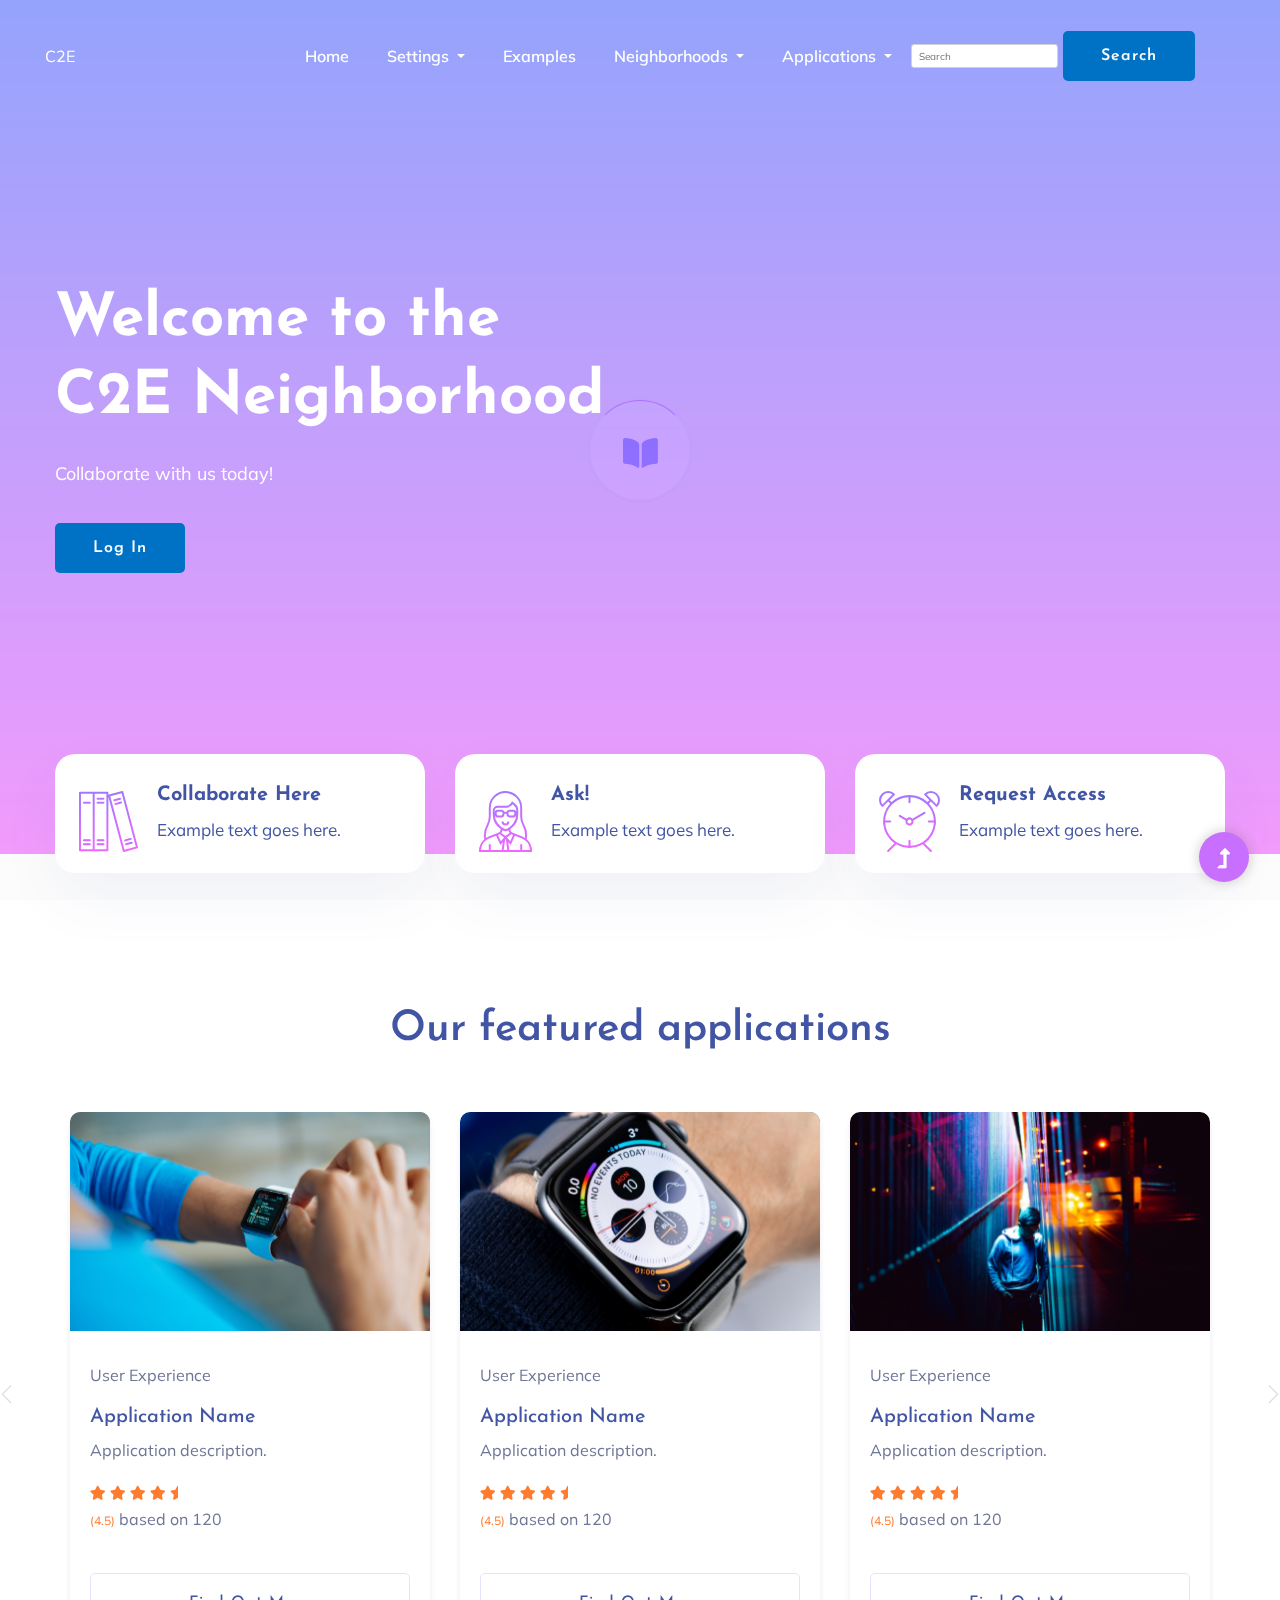
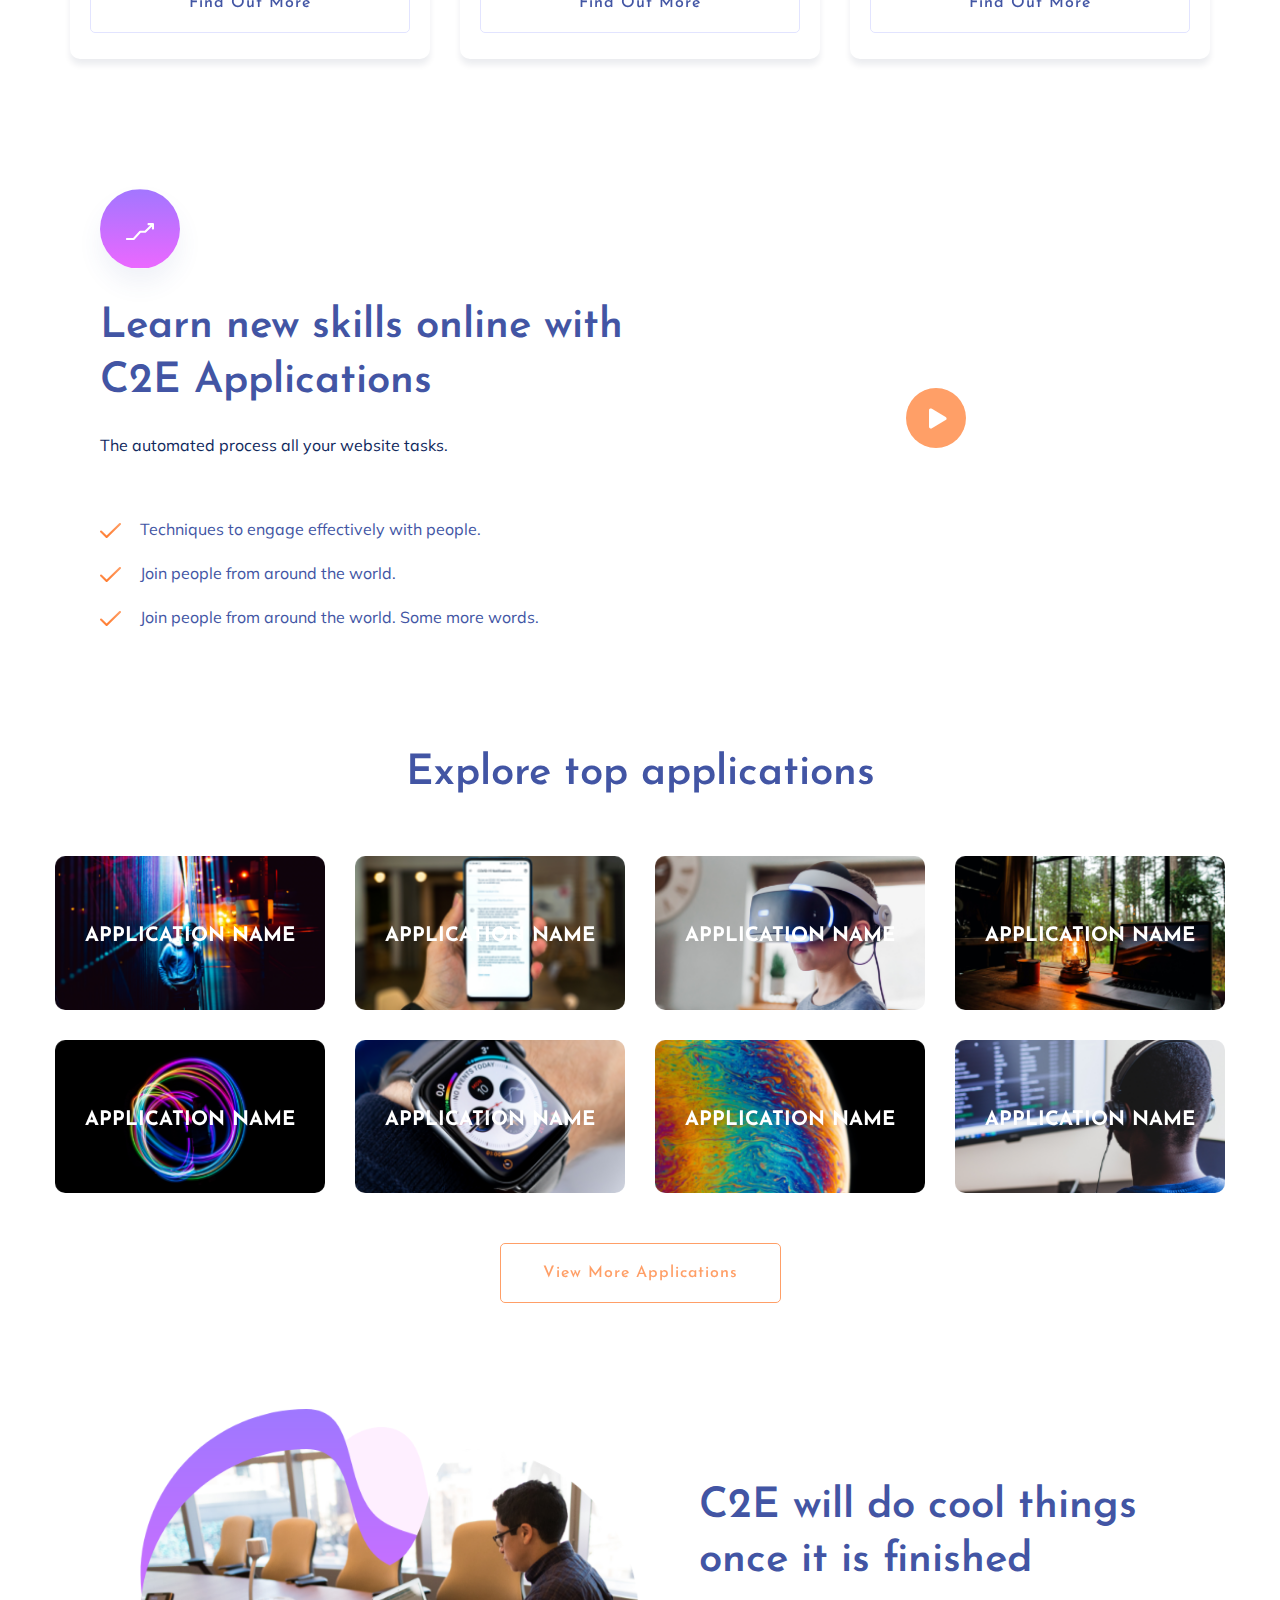
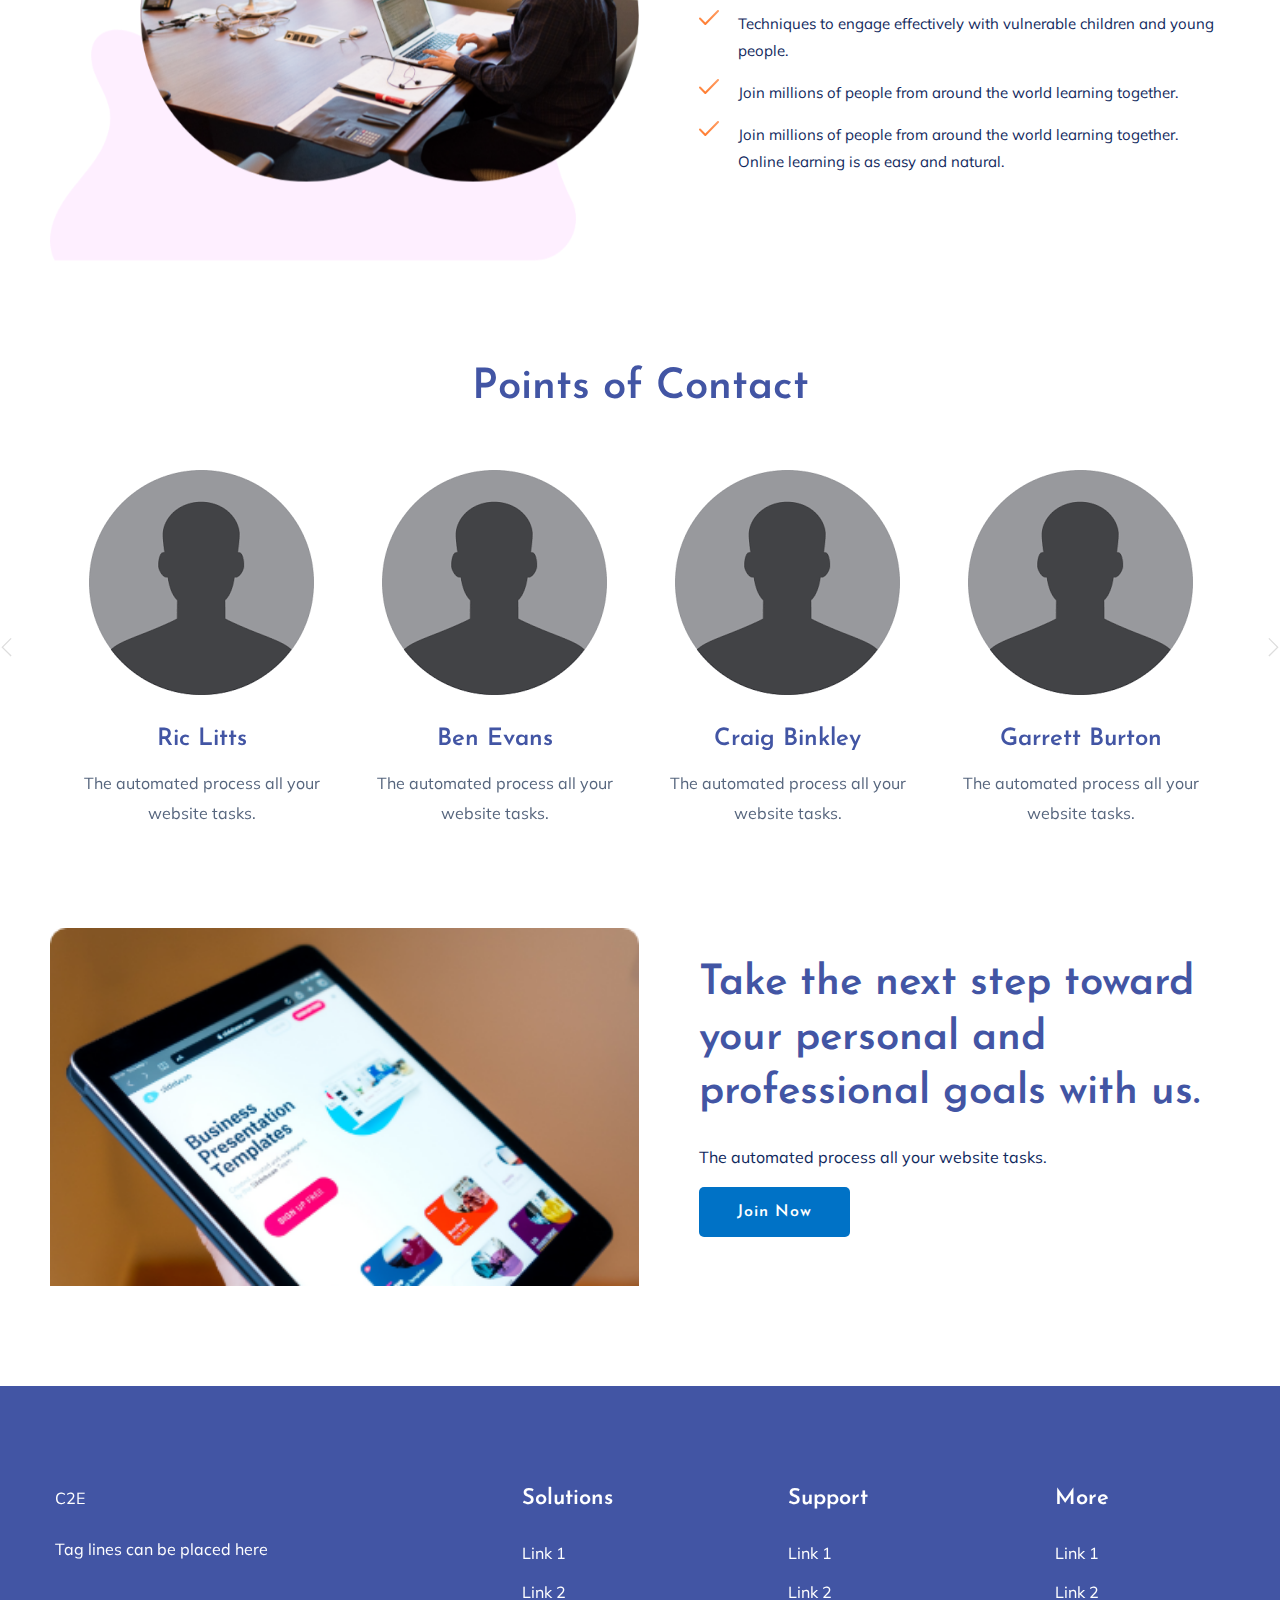
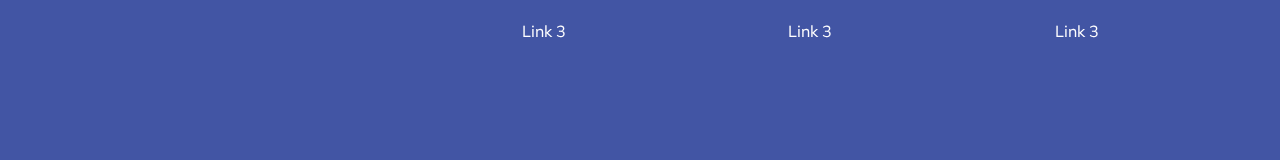
==== commit 24d36a64: "Moved settings to position 2 due to error showing drop down" ====
--- a/index.html
+++ b/index.html
@@ -71,6 +71,21 @@
                                                         <li class="nav-item active">
                                                             <a class="nav-link" href="#">Home <span class="sr-only">(current)</span></a>
                                                         </li>
+                                                        
+                                                         <!-- Settings -->
+                                                        <li class="nav-item dropdown">
+                                                            <a class="nav-link dropdown-toggle" href="#" id="navbarDropdown" role="button" data-toggle="dropdown" aria-haspopup="true" aria-expanded="false">
+                                                                Settings
+                                                            </a>
+                                                            <div class="dropdown-menu bg-dark" aria-labelledby="navbarDropdown">
+                                                                <a class="dropdown-item" href="reports.html">Reports</a>
+                                                                  <a class="dropdown-item" href="roles.html">Roles</a>
+                                                                  <a class="dropdown-item" href="">Report Roles</a>
+                                                                  <a class="dropdown-item" href="users.html">Users</a>
+                                                                  <a class="dropdown-item" href="">Users Roles</a>
+                                                            </div>
+                                                        </li>
+                                                        
                                                          <li class="nav-item">
                                                             <a class="nav-link" href="#">Examples</a>
                                                         </li>
@@ -101,20 +116,7 @@
                                                             </div>
                                                         </li>
                                                         
-                                                        <!-- Settings -->
-                                                        <li class="nav-item dropdown">
-                                                            <a class="nav-link dropdown-toggle" href="#" id="navbarDropdown" role="button" data-toggle="dropdown" aria-haspopup="true" aria-expanded="false">
-                                                                Settings
-                                                            </a>
-                                                            <div class="dropdown-menu bg-dark" aria-labelledby="navbarDropdown">
-                                                                <a class="dropdown-item" href="reports.html">Reports</a>
-                                                                  <a class="dropdown-item" href="roles.html">Roles</a>
-                                                                  <a class="dropdown-item" href="">Report Roles</a>
-                                                                  <a class="dropdown-item" href="users.html">Users</a>
-                                                                  <a class="dropdown-item" href="">Users Roles</a>
-                                                            </div>
-                                                        </li>
-                                                        
+                                                       
                                                     </ul>
                                                     <form class="form-inline my-2 my-lg-0">
                                                         <input class="form-control mr-sm-2" type="search" placeholder="Search" aria-label="Search">
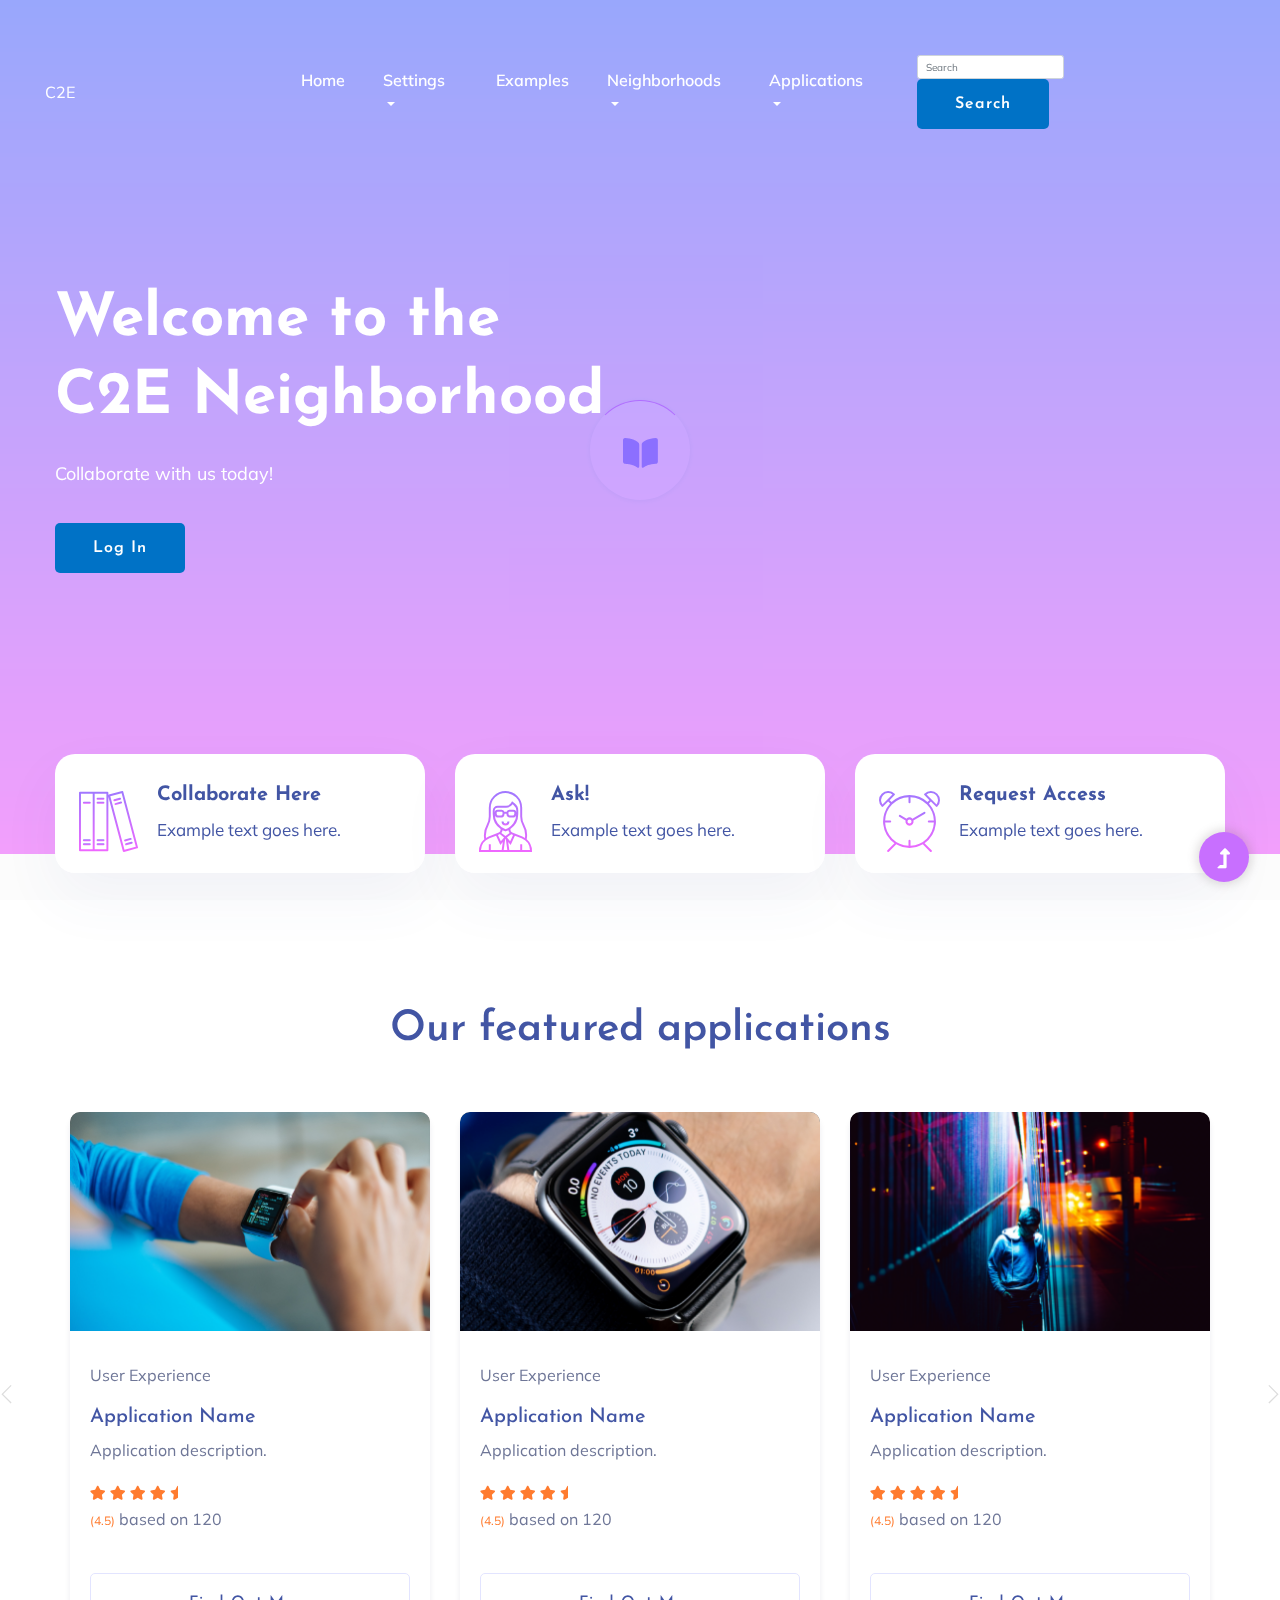
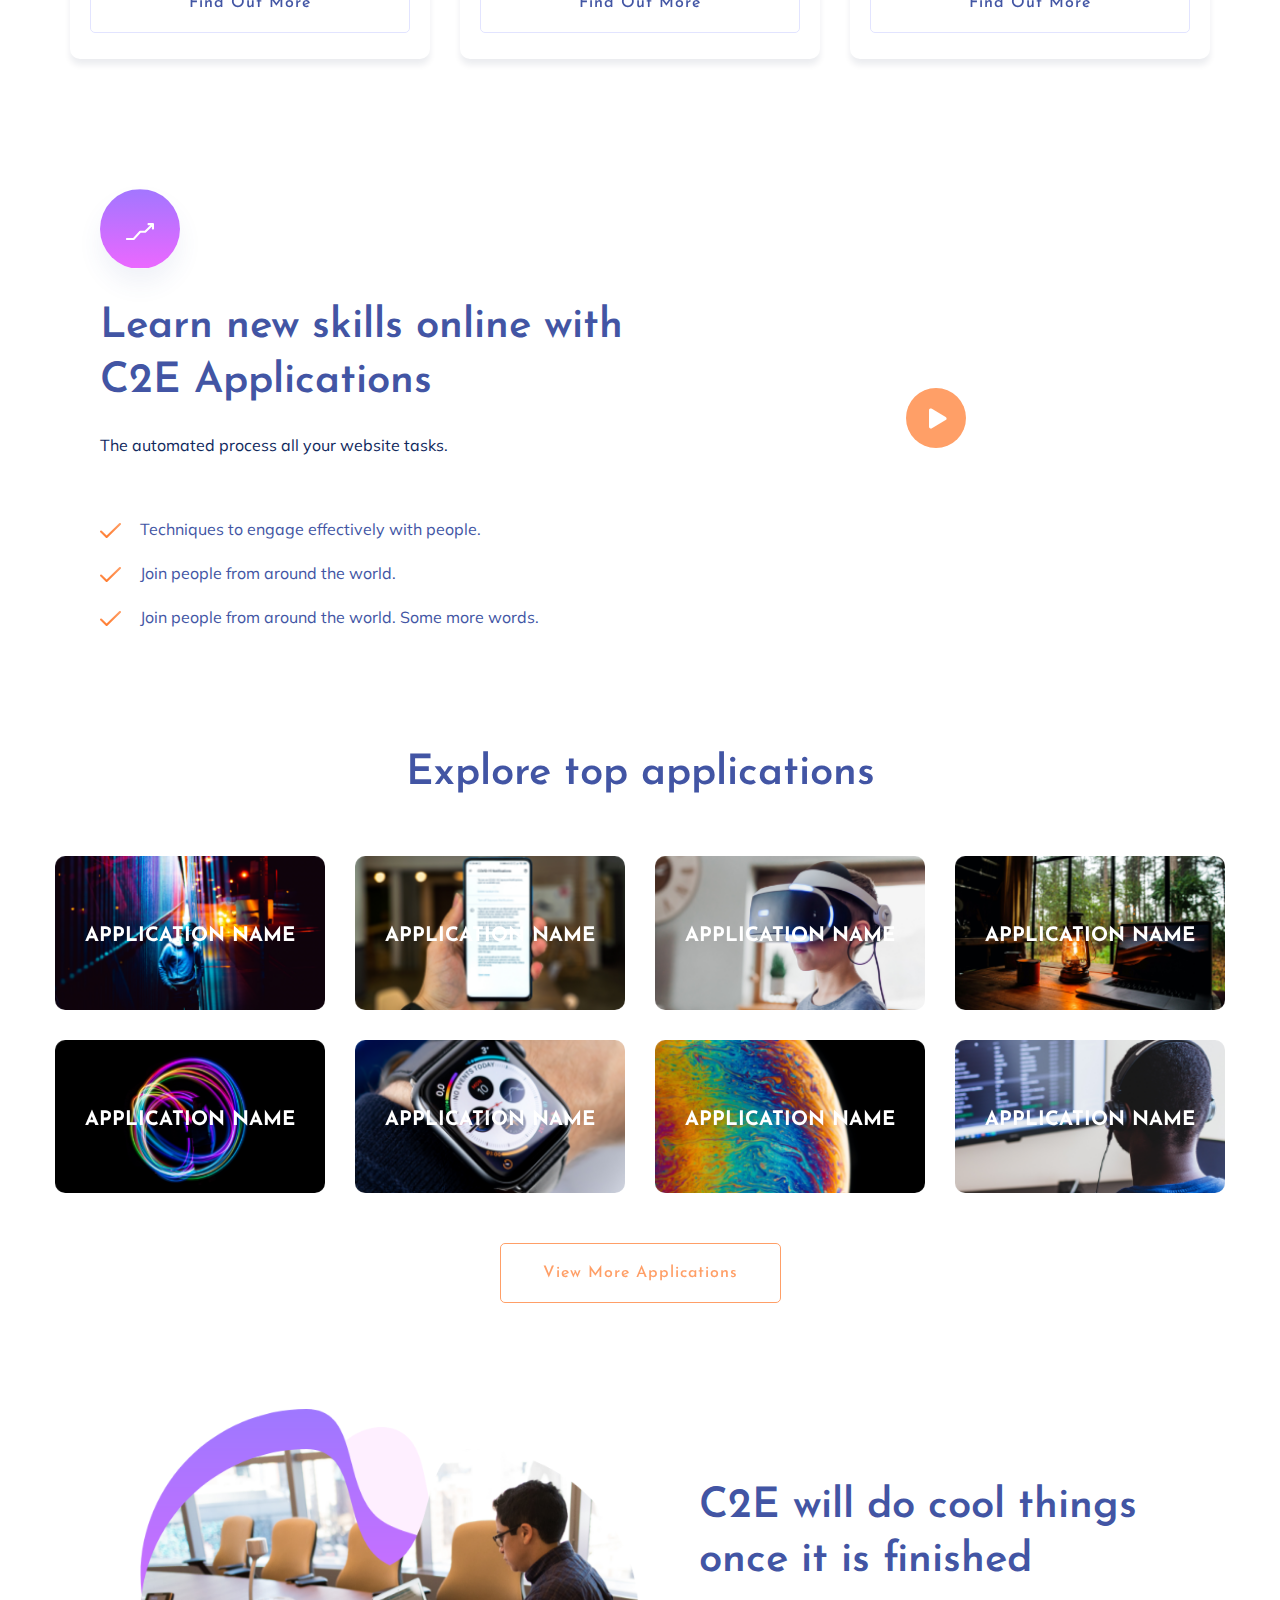
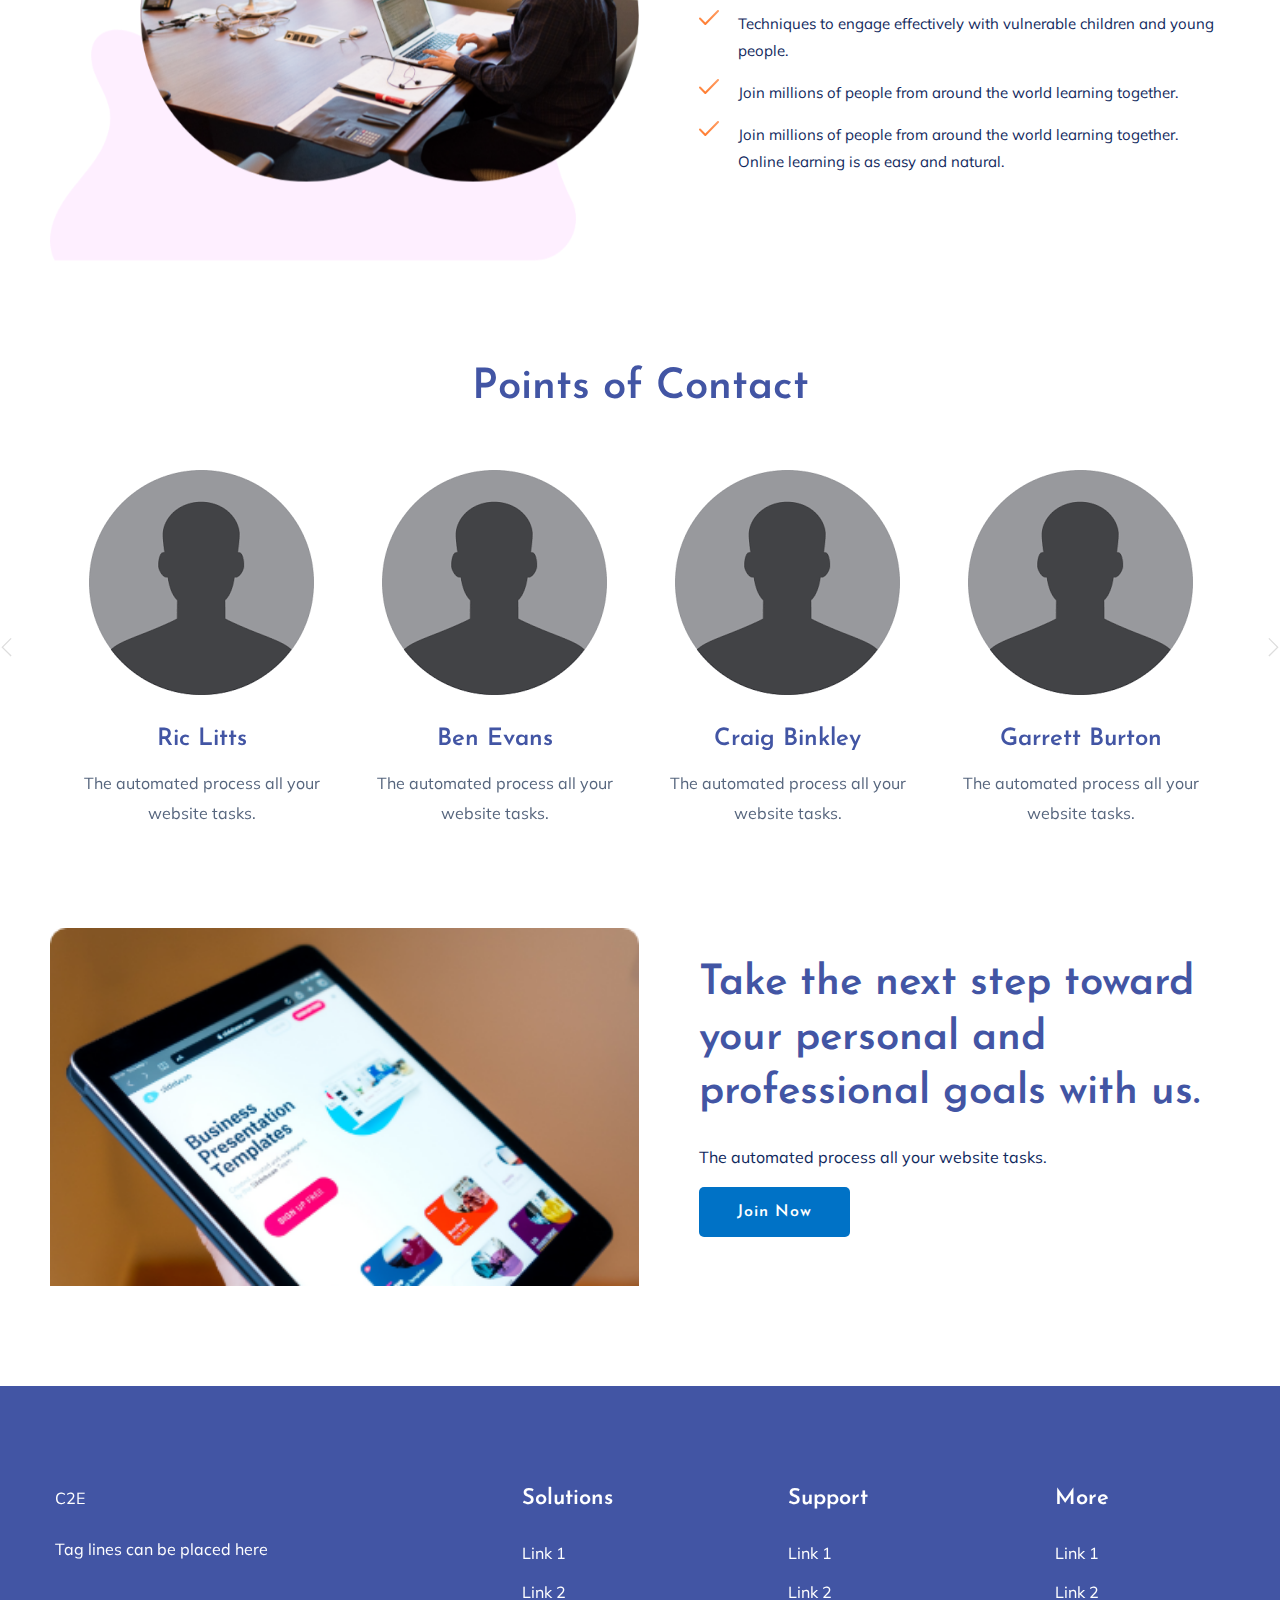
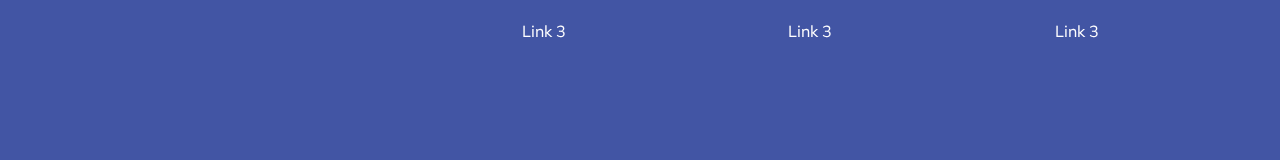
==== commit 97a75e92: "made menu bootstrap and mobile friendly" ====
--- a/index.html
+++ b/index.html
@@ -78,7 +78,7 @@
                                                                 Settings
                                                             </a>
                                                             <div class="dropdown-menu bg-dark" aria-labelledby="navbarDropdown">
-                                                                <a class="dropdown-item" href="reports.html">Reports</a>
+                                                                  <a class="dropdown-item" href="reports.html">Reports</a>
                                                                   <a class="dropdown-item" href="roles.html">Roles</a>
                                                                   <a class="dropdown-item" href="">Report Roles</a>
                                                                   <a class="dropdown-item" href="users.html">Users</a>
@@ -120,7 +120,7 @@
                                                     </ul>
                                                     <form class="form-inline my-2 my-lg-0">
                                                         <input class="form-control mr-sm-2" type="search" placeholder="Search" aria-label="Search">
-                                                        <button class="btn btn-outline-success my-2 my-sm-0" type="submit">Search</button>
+                                                        <button class="btn btn-outline-success my-2 my-sm-0" type="submit" >Search</button>
                                                     </form>
                                                 </div>
                                             </nav>
--- a/assets/css/style.css
+++ b/assets/css/style.css
@@ -33,9 +33,10 @@
     color: #c86fff;
 }
 
-#navigation .active {
-    color: #c86fff !important;
-}
+.navbar-nav{
+    padding: 24px !important;
+}
+
 .boxed-btn {
     background: #fff;
     color: #c86fff !important;
